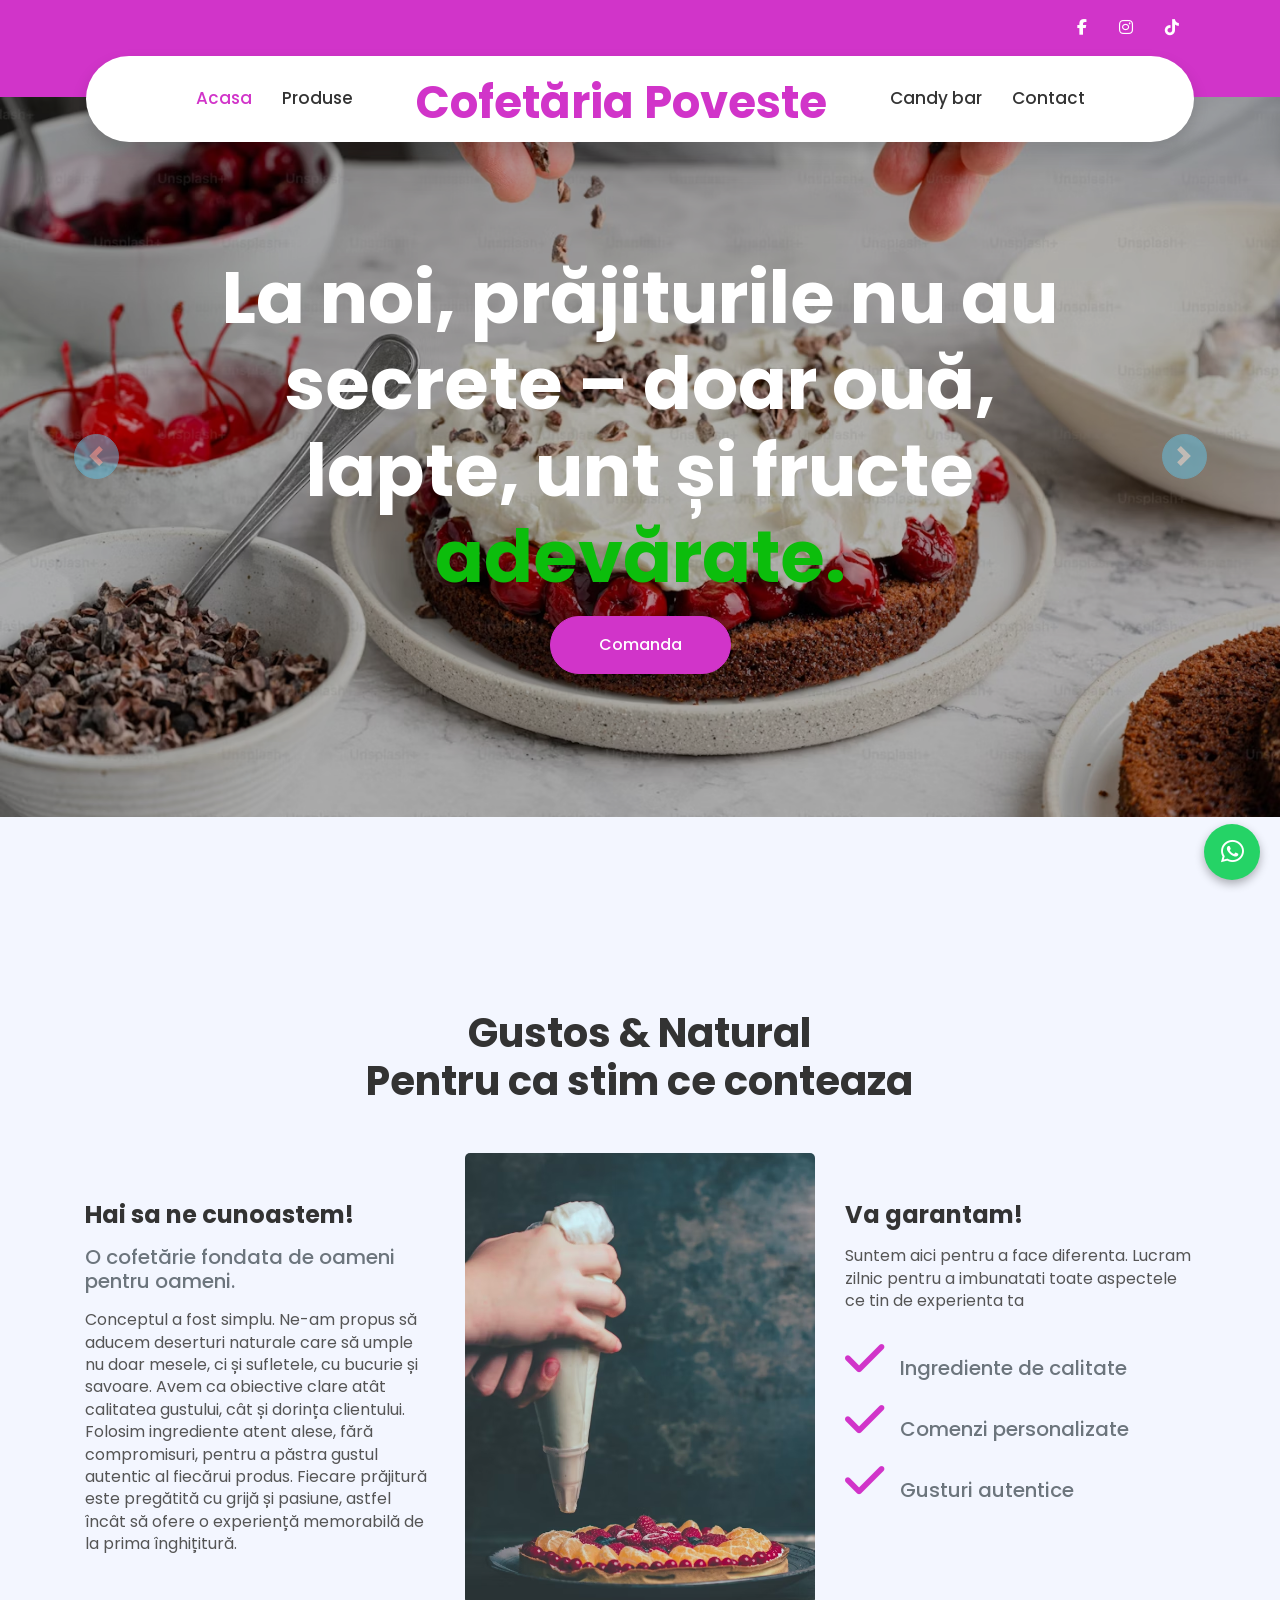
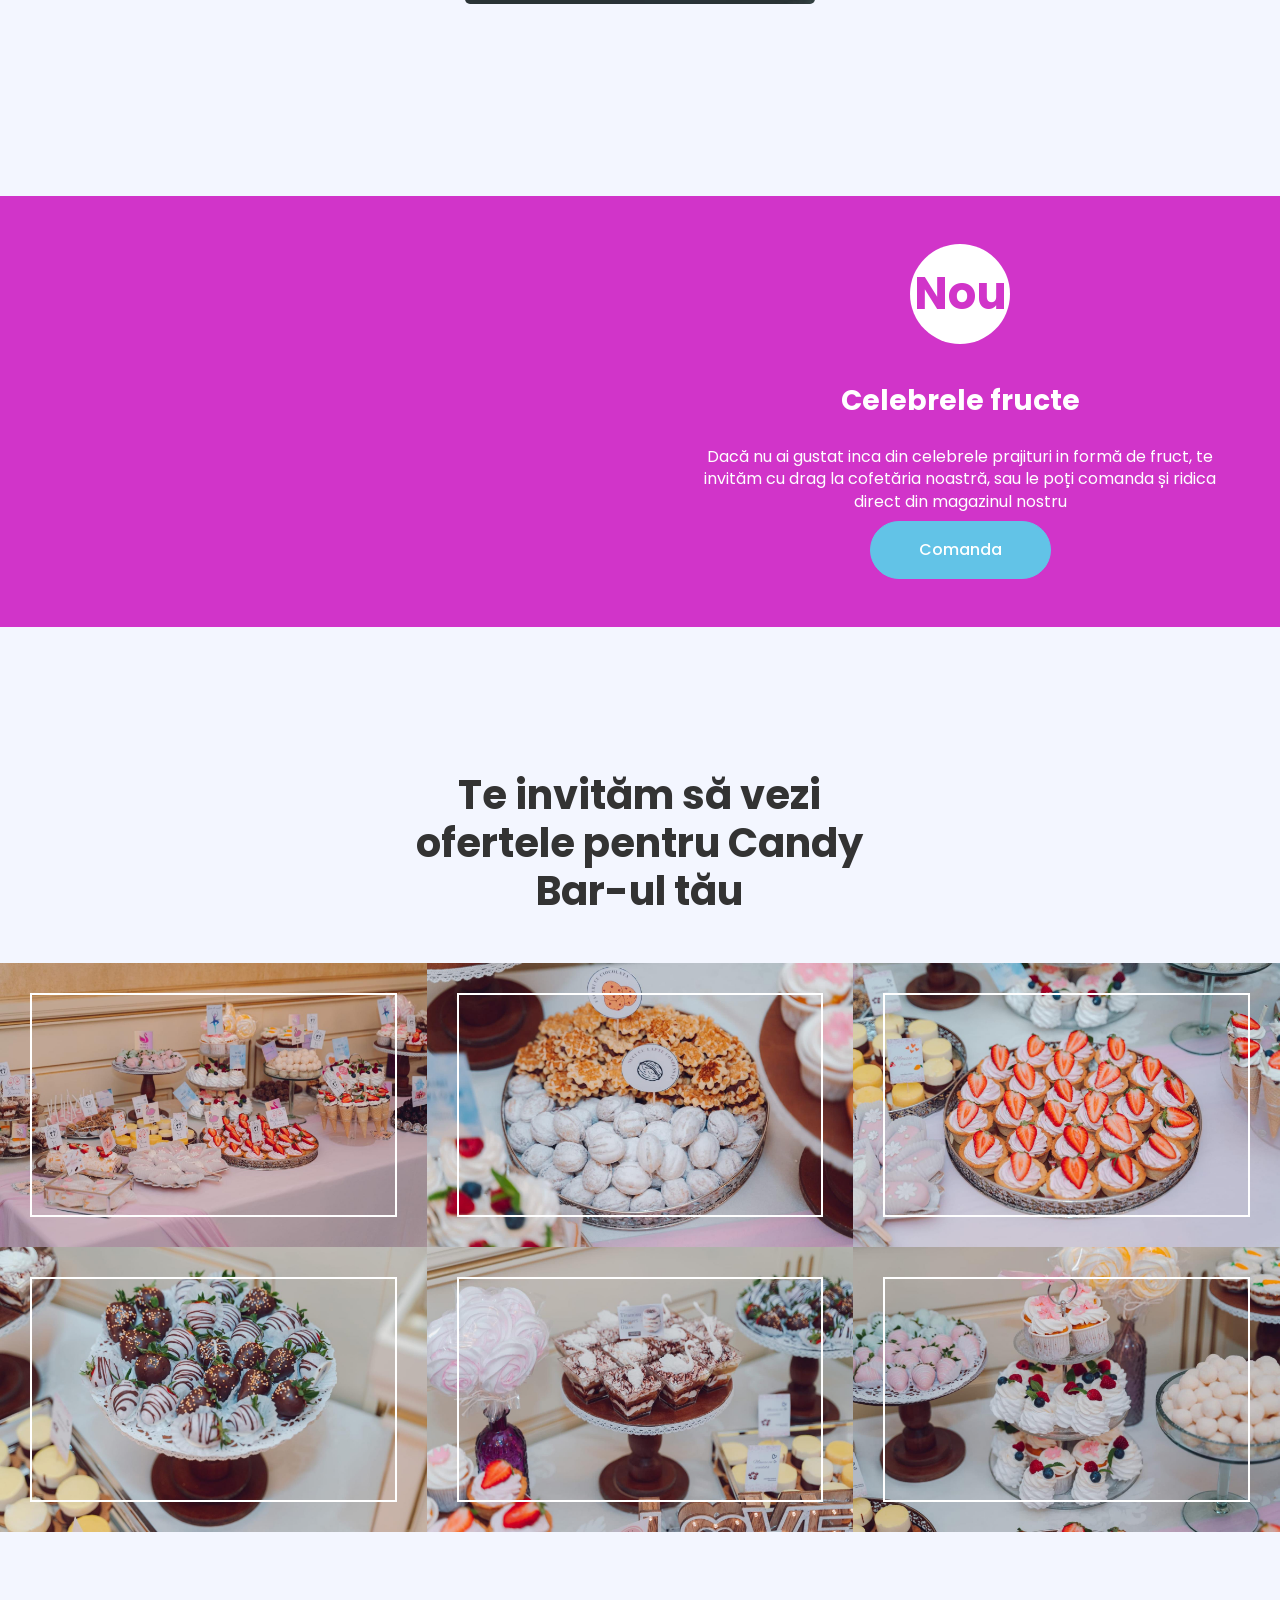
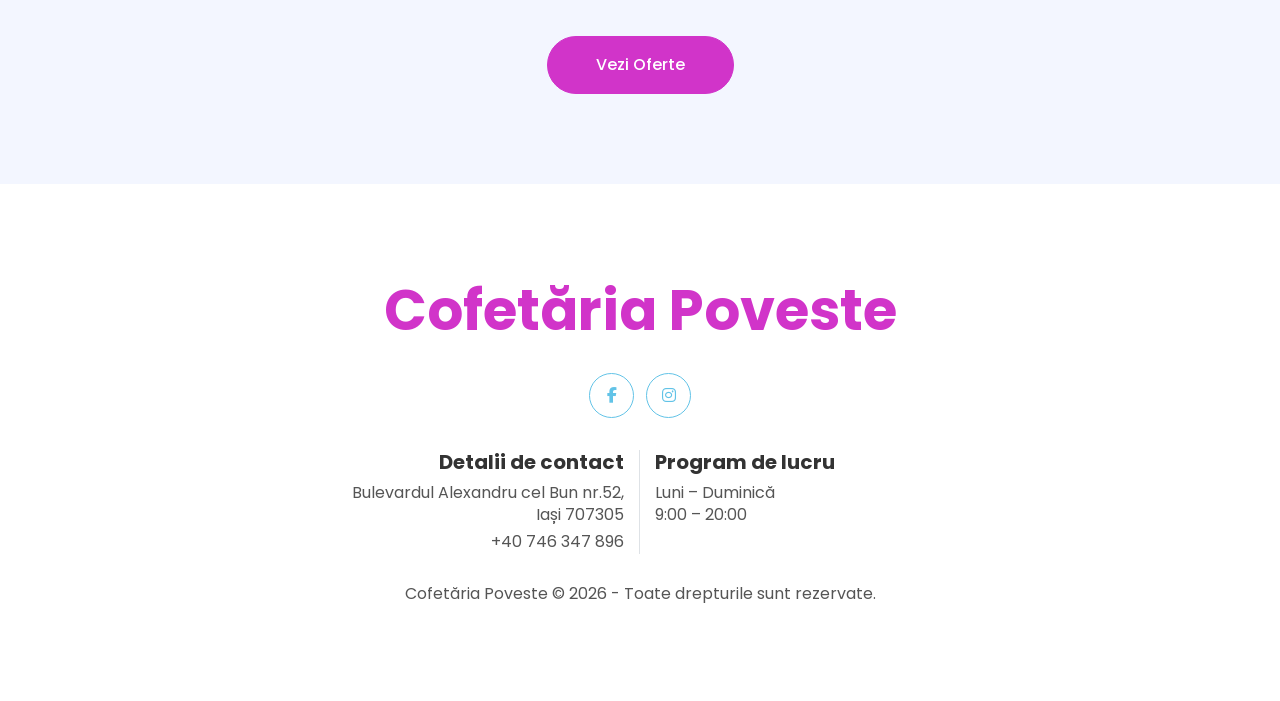
==== index.html @ b9ae2037 "initial commit" ====
<!DOCTYPE html>
<html lang="en">

<head>
    <meta charset="utf-8">
    <title>Cofetăria Poveste: Comandă acum cele mai delicioase prăjituri din Iași</title>
    <meta content="width=device-width, initial-scale=1.0" name="viewport">
    <meta content="Cofetăria Poveste oferă prăjituri naturale, torturi artizanale și candy baruri pentru evenimente. Comandă online sau vizitează-ne în Iași." name="keywords">
    <meta content="La Cofetăria Poveste găsești prăjituri naturale, torturi artizanale și candy baruri pentru evenimente. Comandă online sau vizitează-ne în Iași." name="description">
    <meta name="robots" content="index, follow">
    <meta name="google-site-verification" content="S91lcV6cLPgcGKLk5XZZ_elVi3w1OPn96TS35QWElOM" />

    <script async src="https://www.googletagmanager.com/gtag/js?id=G-XXXXXXX"></script>
<script>
  window.dataLayer = window.dataLayer || [];
  function gtag(){dataLayer.push(arguments);}
  gtag('js', new Date());
  gtag('config', 'G-LCK2D1HWR2');

</script>
    <!-- Favicon -->
    <!-- FAVICONS -->
<link rel="canonical" href="https://cofetariapoveste.ro/">
<link rel="apple-touch-icon" sizes="180x180" href="img/apple-touch-icon.png">
<link rel="icon" href="/img/logo48.png" type="image/png">
<link rel="icon" type="image/png" sizes="32x32" href="img/favicon-32x32.png">
<link rel="icon" type="image/png" sizes="16x16" href="img/favicon-16x16.png">
<link rel="manifest" href="img/site.webmanifest">
<link rel="icon" type="image/x-icon" href="img/favicon.ico">
<meta name="theme-color" content="#d134c9">
<meta property="og:type" content="website">
<meta property="og:title" content="Cofetăria Poveste: Comandă acum cele mai delicioase prăjituri din Iași">
<meta property="og:description" content="Torturi și prăjituri artizanale, cu gust autentic. Descoperă colecția Cofetăria Poveste.">
<meta property="og:image" content="https://cofetariapoveste.ro/img/logo.jpg">
<meta property="og:url" content="https://cofetariapoveste.ro/">



    <!-- Google Web Fonts -->
    <link rel="preconnect" href="https://fonts.gstatic.com">
    <link href="https://fonts.googleapis.com/css2?family=Poppins:wght@400;500;600;700&display=swap" rel="stylesheet">

    <!-- Font Awesome -->
<link href="https://cdnjs.cloudflare.com/ajax/libs/font-awesome/6.5.0/css/all.min.css" rel="stylesheet">

    <!-- Libraries Stylesheet -->
    <link href="lib/owlcarousel/assets/owl.carousel.min.css" rel="stylesheet">
    <link href="lib/lightbox/css/lightbox.min.css" rel="stylesheet">

    <!-- Customized Bootstrap Stylesheet -->
    <link href="css/style.css" rel="stylesheet">
    <link rel="stylesheet" href="css/style-products.css">
<link rel="stylesheet" href="https://unpkg.com/aos@next/dist/aos.css" />
<script type="application/ld+json">
{
  "@context": "https://schema.org",
  "@type": "Bakery",
  "name": "Cofetăria Poveste",
  "image": "https://cofetariapoveste.ro/img/candy33.jpeg",
  "url": "https://cofetariapoveste.ro/",
  "telephone": "+40746347896",
  "address": {
    "@type": "PostalAddress",
    "streetAddress": "Bulevardul Alexandru cel Bun 52",
    "addressLocality": "Iași",
    "postalCode": "707305",
    "addressCountry": "RO"
  },
  "openingHours": "Mo-Su 09:00-20:00"
}
</script>

</head>

<body class="main">
    <!-- Topbar Start -->
    <div class="container-fluid bg-primary py-3 d-none d-md-block">
        <div class="container">
            <div class="row" >
                <div class="col-md-6 text-center text-lg-left mb-2 mb-lg-0" >
                   
                </div>
                <div class="col-md-6 text-center text-lg-right">
                    <div class="d-inline-flex align-items-center">
                        <a class="text-white px-3" href="https://www.facebook.com/IDinaArsene/">
                            <i class="fab fa-facebook-f"></i>
                        </a>
                        <a class="text-white px-3" href="https://www.instagram.com/cofetaria_poveste/">
                            <i class="fab fa-instagram"></i>
                        </a>
                        <a class="text-white px-3" href="https://www.tiktok.com/@cofetariapoveste">
                            <i class="fab fa-tiktok"></i>
                        </a>
                  
                    </div>
                </div>
            </div>
        </div>
    </div>
    <!-- Topbar End -->


    <!-- Navbar Start -->
    <div class="container-fluid position-relative nav-bar p-0">
        <div class="container-lg position-relative p-0 px-lg-3" style="z-index: 9;">
            <nav class="navbar navbar-expand-lg bg-white navbar-light shadow p-lg-0">
                <a href="index.html" class="navbar-brand d-block d-lg-none">
                    <h1 class="m-0 display-4 text-primary"><span class="text-secondary"></span>Poveste</h1>
                </a>
                <button type="button" class="navbar-toggler" data-toggle="collapse" data-target="#navbarCollapse">
                    <span class="navbar-toggler-icon"></span>
                </button>
                <div class="collapse navbar-collapse justify-content-between" id="navbarCollapse">
                    <div class="navbar-nav ml-auto py-0">
                        <a href="index.html" class="nav-item nav-link active">Acasa</a>
                        <a href="product.html" class="nav-item nav-link">Produse</a>
                    </div>
                    <a href="index.html" class="navbar-brand mx-5 d-none d-lg-block">
                        <h1 class="m-0 display-4 text-primary"><span class="text-secondary">Cofetăria Poveste</span></h1>
                    </a>
                    <div class="navbar-nav mr-auto py-0">
                        <a href="gallery.html" class="nav-item nav-link">Candy bar</a>
                        <a href="contact.html" class="nav-item nav-link">Contact</a>
                    </div>
                </div>
            </nav>
        </div>
    </div>
    <!-- Navbar End -->


    <!-- Carousel Start -->
    <div class="container-fluid p-0 mb-5 pb-5 main">
        <div id="header-carousel" class="carousel slide" data-ride="carousel" data-interval = "4000">
            <div class="carousel-inner">   
                <div class="carousel-item active">
                    <img class="w-100" src="img/main-background.avif" alt="Image" style="height: 900px;">
                    <div class="carousel-caption d-flex flex-column align-items-center justify-content-center">
                        <div class="p-3" style="max-width: 900px;">
                            <h4 class="text-white text-uppercase mb-md-3"></h4>
                            <h1 class="display-3 text-white mb-md-4">La noi, prăjiturile nu au secrete – doar ouă, lapte, unt și fructe <span style="color: rgb(12, 189, 12);"> adevărate. </span></h1>
                            <a href="product.html" class="btn btn-primary py-md-3 px-md-5 mt-2">Comanda</a>
                        </div>
                    </div>
                </div>
                <div class="carousel-item">
                    <img class="w-100" src="img/product-main.avif" alt="Image" style="height: 900px;">
                    <div class="carousel-caption d-flex flex-column align-items-center justify-content-center" >
                        <div class="p-3" style="max-width: 900px;">
                            <h4 class="text-white text-uppercase mb-md-3"></h4>
                            <h1 class="display-3 text-white mb-md-4">Unele povești se spun cu cuvinte, altele cu deserturi.</h1>
                            <a href="product.html" class="btn btn-primary py-md-3 px-md-5 mt-2">Comanda</a>
                        </div>
                    </div>
                </div>
            </div>
            <a class="carousel-control-prev" href="#header-carousel" data-slide="prev">
                <div class="btn btn-secondary px-0" style="width: 45px; height: 45px;">
                    <span class="carousel-control-prev-icon mb-n1"></span>
                </div>
            </a>
            <a class="carousel-control-next" href="#header-carousel" data-slide="next">
                <div class="btn btn-secondary px-0" style="width: 45px; height: 45px;">
                    <span class="carousel-control-next-icon mb-n1"></span>
                </div>
            </a>
        </div>
    </div>
    <!-- Carousel End -->


    <!-- About Start -->
    <div class="container-fluid py-5 main">
        <div class="container py-5">
            <div class="row justify-content-center">
                <div class="col-lg-7">
                    <h1 class="section-title position-relative text-center mb-5" data-aos="fade-up">Gustos & Natural <br> Pentru ca stim ce conteaza</h1>
                </div>
            </div>
            <div class="row">
                <div class="col-lg-4 py-5">
                    <h4 class="font-weight-bold mb-3" id="letknow" data-aos="fade-right">Hai sa ne cunoastem!</h4>
                    <h5 class="text-muted mb-3" data-aos="fade-right">O cofetărie fondata de oameni pentru oameni.</h5>
                    <p data-aos="fade-right">Conceptul a fost simplu. Ne-am propus să aducem deserturi naturale care să umple nu doar mesele, ci și sufletele, cu bucurie și savoare. 
                        Avem ca obiective clare atât calitatea gustului, cât și dorința clientului.
                        Folosim ingrediente atent alese, fără compromisuri, pentru a păstra gustul autentic al fiecărui produs. Fiecare prăjitură este pregătită cu grijă și pasiune, astfel încât să ofere o experiență 
                        memorabilă de la prima înghițitură.</p>
                    
                </div>
                <div class="col-lg-4" style="min-height: 400px;">
                    <div class="position-relative h-100 rounded overflow-hidden">
                        <img class="position-absolute w-100 h-100" src="img/home-advantages.avif" style="object-fit: cover;" data-aos="zoom-in">
                    </div>
                </div>
                <div class="col-lg-4 py-5">
                    <h4 class="font-weight-bold mb-3" data-aos="fade-left">Va garantam!</h4>
                    <p data-aos="fade-left">Suntem aici pentru a face diferenta. Lucram zilnic pentru a imbunatati toate aspectele ce tin de experienta ta</p><br>
                    <h5 class="text-muted mb-3" data-aos="fade-left"><i class="fa fa-check text-secondary mr-3"></i>Ingrediente de calitate</h5>
                    <h5 class="text-muted mb-3" data-aos="fade-left"><i class="fa fa-check text-secondary mr-3"></i>Comenzi personalizate</h5>
                    <h5 class="text-muted mb-3" data-aos="fade-left"><i class="fa fa-check text-secondary mr-3"></i>Gusturi autentice</h5>
                    
                </div>
            </div>
        </div>
    </div>
    <!-- About End -->


    <!-- Promotion Start -->
    <div class="container-fluid my-5 py-5 px-0">
        <div class="row bg-primary m-0">
            <div class="col-md-6 px-0" style="min-height: 330px;">
                <div class="position-relative h-100">
                    <video src="video/IMG_9591.mp4" autoplay loop muted playsinline style="width: 100%; height:100%;" 
                        
                    ></video>
                    <!-- <img class="position-absolute w-100 h-100" src="img/promotion.jpg" style="object-fit: cover;"> -->
                    <!-- <button type="button" class="btn-play" data-toggle="modal"
                        data-src="https://www.youtube.com/watch?v=LTVry7Lsmjw&t=3s" data-target="#videoModal">
                        <span></span>
                    </button> -->
                </div>
            </div>
            <div class="col-md-6 py-5 py-md-0 px-0">
                <div class="h-100 d-flex flex-column align-items-center justify-content-center text-center p-5">
                    <div class="d-flex align-items-center justify-content-center bg-white rounded-circle mb-4"
                        style="width: 100px; height: 100px;">
                        <h3 class="font-weight-bold text-secondary mb-0">Nou</h3>
                    </div>
                    <h3 class="font-weight-bold text-white mt-3 mb-4">Celebrele fructe</h3>
                    <p class="text-white mb-4">Dacă nu ai gustat inca din celebrele prajituri in formă de fruct, te invităm cu drag la cofetăria noastră, sau le poți comanda și ridica direct din magazinul nostru</p>
                    <a href="product.html" class="btn btn-secondary py-3 px-5 mt-2">Comanda</a>
                </div>
            </div>
        </div>
    </div>
    <!-- Promotion End -->


    <!-- Video Modal Start -->
    <div class="modal fade" id="videoModal" tabindex="-1" role="dialog" aria-labelledby="exampleModalLabel" aria-hidden="true">
        <div class="modal-dialog" role="document">
            <div class="modal-content">
                <div class="modal-body">
                    <button type="button" class="close" data-dismiss="modal" aria-label="Close">
                        <span aria-hidden="true">&times;</span>
                    </button>        
                    <!-- 16:9 aspect ratio -->
                    <div class="embed-responsive embed-responsive-16by9">
                        <iframe class="embed-responsive-item" src="" id="video"  allowscriptaccess="always" allow="autoplay"></iframe>
                    </div>
                </div>
            </div>
        </div>
    </div>
    <!-- Video Modal End -->



    <!-- Portfolio Start -->
    <div class="container-fluid my-5 py-5 px-0">
        <div class="row justify-content-center m-0">
            <div class="col-lg-5">
                <h1 class="section-title position-relative text-center mb-5" data-aos="fade-up">Te invităm să vezi ofertele pentru <span class="candy-bar-span">Candy Bar-ul tău</span></h1>
            </div>
        </div>
        <div class="row m-0 portfolio-container">
            <div class="col-lg-4 col-md-6 p-0 portfolio-item">
                <div class="position-relative overflow-hidden">
                    <img class="img-fluid w-100" src="img/candyb1.jpeg" alt="">
                    <a class="portfolio-btn" href="img/candyb1.jpeg" data-lightbox="portfolio">
                        <i class="fa fa-plus text-primary" style="font-size: 60px;"></i>
                    </a>
                </div>
            </div>
            <div class="col-lg-4 col-md-6 p-0 portfolio-item">
                <div class="position-relative overflow-hidden">
                    <img class="img-fluid w-100" src="img/Candy2.jpeg" alt="">
                    <a class="portfolio-btn" href="img/Candy2.jpeg" data-lightbox="portfolio">
                        <i class="fa fa-plus text-primary" style="font-size: 60px;"></i>
                    </a>
                </div>
            </div>
            <div class="col-lg-4 col-md-6 p-0 portfolio-item">
                <div class="position-relative overflow-hidden">
                    <img class="img-fluid w-100" src="img/candy3.jpeg" alt="">
                    <a class="portfolio-btn" href="img/candy3.jpeg" data-lightbox="portfolio">
                        <i class="fa fa-plus text-primary" style="font-size: 60px;"></i>
                    </a>
                </div>
            </div>
            <div class="col-lg-4 col-md-6 p-0 portfolio-item">
                <div class="position-relative overflow-hidden">
                    <img class="img-fluid w-100" src="img/Candy4.jpeg" alt="">
                    <a class="portfolio-btn" href="img/Candy4.jpeg" data-lightbox="portfolio">
                        <i class="fa fa-plus text-primary" style="font-size: 60px;"></i>
                    </a>
                </div>
            </div>
            <div class="col-lg-4 col-md-6 p-0 portfolio-item">
                <div class="position-relative overflow-hidden">
                    <img class="img-fluid w-100" src="img/Candy5.jpeg" alt="">
                    <a class="portfolio-btn" href="img/Candy5.jpeg" data-lightbox="portfolio">
                        <i class="fa fa-plus text-primary" style="font-size: 60px;"></i>
                    </a>
                </div>
            </div>
            <div class="col-lg-4 col-md-6 p-0 portfolio-item">
                <div class="position-relative overflow-hidden">
                    <img class="img-fluid w-100" src="img/candy6.jpeg" alt="">
                    <a class="portfolio-btn" href="img/candy6.jpeg" data-lightbox="portfolio">
                        <i class="fa fa-plus text-primary" style="font-size: 60px;"></i>
                    </a>
                </div>
            </div>
        </div>
    </div>

    <!-- portfolio End -->
     <!-- Custom Button After Portfolio -->
<div class="text-center my-5">
  <a href="gallery.html" class="btn btn-primary py-3 px-5 mt-2">
    Vezi Oferte
  </a>
</div>



    <!-- Footer Start -->
    <div class="container-fluid footer bg-light py-5" style="margin-top: 90px;">
        <div class="container text-center py-5">
            <div class="row">
                <div class="col-12 mb-4">
                    <a href="index.html" class="navbar-brand m-0">
                        <h1 class="m-0 mt-n2 display-4 text-primary"><span class="text-secondary"></span>Cofetăria Poveste</h1>
                    </a>
                </div>
                <div class="col-12 mb-4">
                    <a class="btn btn-outline-secondary btn-social mr-2" href="https://www.facebook.com/IDinaArsene/"><i class="fab fa-facebook-f"></i></a>
                    <a class="btn btn-outline-secondary btn-social" href="https://www.instagram.com/cofetaria_poveste/"><i class="fab fa-instagram"></i></a>
                </div>
                <div class="col-12 mt-2 mb-4">
                    <div class="row">
                        <div class="col-sm-6 text-center text-sm-right border-right mb-3 mb-sm-0">
                            <h5 class="font-weight-bold mb-2">Detalii de contact</h5>
                            <p class="mb-2">Bulevardul Alexandru cel Bun nr.52,<br> Iași 707305</p>
                            <p class="mb-0">+40 746 347 896</p>
                        </div>
                        <div class="col-sm-6 text-center text-sm-left">
                            <h5 class="font-weight-bold mb-2">Program de lucru</h5>
                            <p class="mb-2">Luni – Duminică <br> 9:00 – 20:00</p>
                
                        </div>
                    </div>
                </div>
                <div class="col-12">
                    <p > Cofetăria Poveste © 2026 - Toate drepturile sunt rezervate.
                    </p>
                </div>
            </div>
        </div>
    </div>
    <!-- Footer End -->


    <!-- Back to Top -->
    <a href="#" class="btn btn-secondary px-2 back-to-top"><i class="fa fa-angle-double-up"></i></a>


    <!-- JavaScript Libraries -->
    <script src="https://code.jquery.com/jquery-3.4.1.min.js"></script>
    <script src="https://stackpath.bootstrapcdn.com/bootstrap/4.4.1/js/bootstrap.bundle.min.js"></script>
    <script src="lib/easing/easing.min.js"></script>
    <script src="lib/waypoints/waypoints.min.js"></script>
    <script src="lib/owlcarousel/owl.carousel.min.js"></script>
    <script src="lib/isotope/isotope.pkgd.min.js"></script>
    <script src="lib/lightbox/js/lightbox.min.js"></script>

    <!-- Contact Javascript File -->
    <script src="mail/jqBootstrapValidation.min.js"></script>
    <script src="mail/contact.js"></script>

    <!-- Template Javascript -->
    <script src="js/main.js"></script>
<script src="https://unpkg.com/aos@next/dist/aos.js"></script>
<script>
  AOS.init({ duration: 900, once: true });
</script>
<a href="https://wa.me/40774950664" target="_blank" class="whatsapp-float">
  <i class="fab fa-whatsapp"></i>
</a>

</body>

</html>
---- css/style.css ----
/******* Bootstrap Theming ********/
/*!
 * Bootstrap v4.5.3 (https://getbootstrap.com/)
 * Copyright 2011-2020 The Bootstrap Authors
 * Copyright 2011-2020 Twitter, Inc.
 * Licensed under MIT (https://github.com/twbs/bootstrap/blob/main/LICENSE)
 */
:root {
  --blue: #007bff;
  --indigo: #6610f2;
  --purple: #6f42c1;
  --pink: #d134c9;
  --red: #dc3545;
  --orange: #fd7e14;
  --yellow: #ffc107;
  --green: #28a745;
  --teal: #20c997;
  --cyan: #17a2b8;
  --white: #fff;
  --gray: #6c757d;
  --gray-dark: #343a40;
  --primary: #d134c9;
  --secondary: #62C3E7;
  --success: #28a745;
  --info: #17a2b8;
  --warning: #ffc107;
  --danger: #dc3545;
  --light: #FFFFFF;
  --dark: #333333;
  --breakpoint-xs: 0;
  --breakpoint-sm: 576px;
  --breakpoint-md: 768px;
  --breakpoint-lg: 992px;
  --breakpoint-xl: 1200px;
  --font-family-sans-serif: "Poppins", sans-serif;
  --font-family-monospace: SFMono-Regular, Menlo, Monaco, Consolas, "Liberation Mono", "Courier New", monospace;
}

*,
*::before,
*::after {
  box-sizing: border-box;
}

html {
  font-family: sans-serif;
  line-height: 1.15;
  -webkit-text-size-adjust: 100%;
  -webkit-tap-highlight-color: rgba(0, 0, 0, 0);
}

article, aside, figcaption, figure, footer, header, hgroup, main, nav, section {
  display: block;
}

body {
  margin: 0;
  font-family: "Poppins", sans-serif;
  font-size: 1rem;
  font-weight: 400;
  line-height: 1.5;
  color: #555555;
  text-align: left;
  background-color: #F3F6FF;
}

[tabindex="-1"]:focus:not(:focus-visible) {
  outline: 0 !important;
}

hr {
  box-sizing: content-box;
  height: 0;
  overflow: visible;
}

h1, h2, h3, h4, h5, h6 {
  margin-top: 0;
  margin-bottom: 0.5rem;
}

p {
  margin-top: 0;
  margin-bottom: 1rem;
}

abbr[title],
abbr[data-original-title] {
  text-decoration: underline;
  text-decoration: underline dotted;
  cursor: help;
  border-bottom: 0;
  text-decoration-skip-ink: none;
}

address {
  margin-bottom: 1rem;
  font-style: normal;
  line-height: inherit;
}

ol,
ul,
dl {
  margin-top: 0;
  margin-bottom: 1rem;
}

ol ol,
ul ul,
ol ul,
ul ol {
  margin-bottom: 0;
}

dt {
  font-weight: 700;
}

dd {
  margin-bottom: .5rem;
  margin-left: 0;
}

blockquote {
  margin: 0 0 1rem;
}

b,
strong {
  font-weight: bolder;
}

small {
  font-size: 80%;
}

sub,
sup {
  position: relative;
  font-size: 75%;
  line-height: 0;
  vertical-align: baseline;
}

sub {
  bottom: -.25em;
}

sup {
  top: -.5em;
}

a {
  color: #d134c9;
  text-decoration: none;
  background-color: transparent;
}

a:hover {
  color: #e85181;
  text-decoration: underline;
}

a:not([href]):not([class]) {
  color: inherit;
  text-decoration: none;
}

a:not([href]):not([class]):hover {
  color: inherit;
  text-decoration: none;
}

pre,
code,
kbd,
samp {
  font-family: SFMono-Regular, Menlo, Monaco, Consolas, "Liberation Mono", "Courier New", monospace;
  font-size: 1em;
}

pre {
  margin-top: 0;
  margin-bottom: 1rem;
  overflow: auto;
  -ms-overflow-style: scrollbar;
}

figure {
  margin: 0 0 1rem;
}

img {
  vertical-align: middle;
  border-style: none;
}

svg {
  overflow: hidden;
  vertical-align: middle;
}

table {
  border-collapse: collapse;
}

caption {
  padding-top: 0.75rem;
  padding-bottom: 0.75rem;
  color: #6c757d;
  text-align: left;
  caption-side: bottom;
}

th {
  text-align: inherit;
  text-align: -webkit-match-parent;
}

label {
  display: inline-block;
  margin-bottom: 0.5rem;
}

button {
  border-radius: 0;
}

button:focus {
  outline: 1px dotted;
  outline: 5px auto -webkit-focus-ring-color;
}

input,
button,
select,
optgroup,
textarea {
  margin: 0;
  font-family: inherit;
  font-size: inherit;
  line-height: inherit;
}

button,
input {
  overflow: visible;
}

button,
select {
  text-transform: none;
}

[role="button"] {
  cursor: pointer;
}

select {
  word-wrap: normal;
}

button,
[type="button"],
[type="reset"],
[type="submit"] {
  -webkit-appearance: button;
}

button:not(:disabled),
[type="button"]:not(:disabled),
[type="reset"]:not(:disabled),
[type="submit"]:not(:disabled) {
  cursor: pointer;
}

button::-moz-focus-inner,
[type="button"]::-moz-focus-inner,
[type="reset"]::-moz-focus-inner,
[type="submit"]::-moz-focus-inner {
  padding: 0;
  border-style: none;
}

input[type="radio"],
input[type="checkbox"] {
  box-sizing: border-box;
  padding: 0;
}

textarea {
  overflow: auto;
  resize: vertical;
}

fieldset {
  min-width: 0;
  padding: 0;
  margin: 0;
  border: 0;
}

legend {
  display: block;
  width: 100%;
  max-width: 100%;
  padding: 0;
  margin-bottom: .5rem;
  font-size: 1.5rem;
  line-height: inherit;
  color: inherit;
  white-space: normal;
}

@media (max-width: 1200px) {
  legend {
    font-size: calc(1.275rem + 0.3vw) ;
  }
}

progress {
  vertical-align: baseline;
}

[type="number"]::-webkit-inner-spin-button,
[type="number"]::-webkit-outer-spin-button {
  height: auto;
}

[type="search"] {
  outline-offset: -2px;
  -webkit-appearance: none;
}

[type="search"]::-webkit-search-decoration {
  -webkit-appearance: none;
}

::-webkit-file-upload-button {
  font: inherit;
  -webkit-appearance: button;
}

output {
  display: inline-block;
}

summary {
  display: list-item;
  cursor: pointer;
}

template {
  display: none;
}

[hidden] {
  display: none !important;
}

h1, h2, h3, h4, h5, h6,
.h1, .h2, .h3, .h4, .h5, .h6 {
  margin-bottom: 0.5rem;
  font-weight: 500;
  line-height: 1.2;
  color: #333333;
}

h1, .h1 {
  font-size: 2.5rem;
}

@media (max-width: 1200px) {
  h1, .h1 {
    font-size: calc(1.375rem + 1.5vw) ;
  }
}

h2, .h2 {
  font-size: 2rem;
}

@media (max-width: 1200px) {
  h2, .h2 {
    font-size: calc(1.325rem + 0.9vw) ;
  }
}

h3, .h3 {
  font-size: 1.75rem;
}

@media (max-width: 1200px) {
  h3, .h3 {
    font-size: calc(1.3rem + 0.6vw) ;
  }
}

h4, .h4 {
  font-size: 1.5rem;
}

@media (max-width: 1200px) {
  h4, .h4 {
    font-size: calc(1.275rem + 0.3vw) ;
  }
}

h5, .h5 {
  font-size: 1.25rem;
}

h6, .h6 {
  font-size: 1rem;
}

.lead {
  font-size: 1.25rem;
  font-weight: 300;
}

.display-1 {
  font-size: 6rem;
  font-weight: 300;
  line-height: 1.2;
}

@media (max-width: 1200px) {
  .display-1 {
    font-size: calc(1.725rem + 5.7vw) ;
  }
}

.display-2 {
  font-size: 5.5rem;
  font-weight: 300;
  line-height: 1.2;
}

@media (max-width: 1200px) {
  .display-2 {
    font-size: calc(1.675rem + 5.1vw) ;
  }
}

.display-3 {
  font-size: 4.5rem;
  font-weight: 300;
  line-height: 1.2;
}

@media (max-width: 1200px) {
  .display-3 {
    font-size: calc(1.575rem + 3.9vw) ;
  }
}

.display-4 {
  font-size: 3.5rem;
  font-weight: 300;
  line-height: 1.2;
}

@media (max-width: 1200px) {
  .display-4 {
    font-size: calc(1.475rem + 2.7vw) ;
  }
}

hr {
  margin-top: 1rem;
  margin-bottom: 1rem;
  border: 0;
  border-top: 1px solid rgba(0, 0, 0, 0.1);
}

small,
.small {
  font-size: 80%;
  font-weight: 400;
}

mark,
.mark {
  padding: 0.2em;
  background-color: #fcf8e3;
}

.list-unstyled {
  padding-left: 0;
  list-style: none;
}

.list-inline {
  padding-left: 0;
  list-style: none;
}

.list-inline-item {
  display: inline-block;
}

.list-inline-item:not(:last-child) {
  margin-right: 0.5rem;
}

.initialism {
  font-size: 90%;
  text-transform: uppercase;
}

.blockquote {
  margin-bottom: 1rem;
  font-size: 1.25rem;
}

.blockquote-footer {
  display: block;
  font-size: 80%;
  color: #6c757d;
}

.blockquote-footer::before {
  content: "\2014\00A0";
}

.img-fluid {
  max-width: 100%;
  height: auto;
}

.img-thumbnail {
  padding: 0.25rem;
  background-color: #F3F6FF;
  border: 1px solid #dee2e6;
  border-radius: 5px;
  max-width: 100%;
  height: auto;
}

.figure {
  display: inline-block;
}

.figure-img {
  margin-bottom: 0.5rem;
  line-height: 1;
}

.figure-caption {
  font-size: 90%;
  color: #6c757d;
}

code {
  font-size: 87.5%;
  color: #e83e8c;
  word-wrap: break-word;
}

a > code {
  color: inherit;
}

kbd {
  padding: 0.2rem 0.4rem;
  font-size: 87.5%;
  color: #fff;
  background-color: #212529;
  border-radius: 0.2rem;
}

kbd kbd {
  padding: 0;
  font-size: 100%;
  font-weight: 700;
}

pre {
  display: block;
  font-size: 87.5%;
  color: #212529;
}

pre code {
  font-size: inherit;
  color: inherit;
  word-break: normal;
}

.pre-scrollable {
  max-height: 340px;
  overflow-y: scroll;
}

.container,
.container-fluid,
.container-sm,
.container-md,
.container-lg,
.container-xl {
  width: 100%;
  padding-right: 15px;
  padding-left: 15px;
  margin-right: auto;
  margin-left: auto;
}

@media (min-width: 576px) {
  .container, .container-sm {
    max-width: 540px;
  }
}

@media (min-width: 768px) {
  .container, .container-sm, .container-md {
    max-width: 720px;
  }
}

@media (min-width: 992px) {
  .container, .container-sm, .container-md, .container-lg {
    max-width: 960px;
  }
}

@media (min-width: 1200px) {
  .container, .container-sm, .container-md, .container-lg, .container-xl {
    max-width: 1140px;
  }
}

.row {
  display: flex;
  flex-wrap: wrap;
  margin-right: -15px;
  margin-left: -15px;
}

.no-gutters {
  margin-right: 0;
  margin-left: 0;
}

.no-gutters > .col,
.no-gutters > [class*="col-"] {
  padding-right: 0;
  padding-left: 0;
}

.col-1, .col-2, .col-3, .col-4, .col-5, .col-6, .col-7, .col-8, .col-9, .col-10, .col-11, .col-12, .col,
.col-auto, .col-sm-1, .col-sm-2, .col-sm-3, .col-sm-4, .col-sm-5, .col-sm-6, .col-sm-7, .col-sm-8, .col-sm-9, .col-sm-10, .col-sm-11, .col-sm-12, .col-sm,
.col-sm-auto, .col-md-1, .col-md-2, .col-md-3, .col-md-4, .col-md-5, .col-md-6, .col-md-7, .col-md-8, .col-md-9, .col-md-10, .col-md-11, .col-md-12, .col-md,
.col-md-auto, .col-lg-1, .col-lg-2, .col-lg-3, .col-lg-4, .col-lg-5, .col-lg-6, .col-lg-7, .col-lg-8, .col-lg-9, .col-lg-10, .col-lg-11, .col-lg-12, .col-lg,
.col-lg-auto, .col-xl-1, .col-xl-2, .col-xl-3, .col-xl-4, .col-xl-5, .col-xl-6, .col-xl-7, .col-xl-8, .col-xl-9, .col-xl-10, .col-xl-11, .col-xl-12, .col-xl,
.col-xl-auto {
  position: relative;
  width: 100%;
  padding-right: 15px;
  padding-left: 15px;
}

.col {
  flex-basis: 0;
  flex-grow: 1;
  max-width: 100%;
}

.row-cols-1 > * {
  flex: 0 0 100%;
  max-width: 100%;
}

.row-cols-2 > * {
  flex: 0 0 50%;
  max-width: 50%;
}

.row-cols-3 > * {
  flex: 0 0 33.33333%;
  max-width: 33.33333%;
}

.row-cols-4 > * {
  flex: 0 0 25%;
  max-width: 25%;
}

.row-cols-5 > * {
  flex: 0 0 20%;
  max-width: 20%;
}

.row-cols-6 > * {
  flex: 0 0 16.66667%;
  max-width: 16.66667%;
}

.col-auto {
  flex: 0 0 auto;
  width: auto;
  max-width: 100%;
}

.col-1 {
  flex: 0 0 8.33333%;
  max-width: 8.33333%;
}

.col-2 {
  flex: 0 0 16.66667%;
  max-width: 16.66667%;
}

.col-3 {
  flex: 0 0 25%;
  max-width: 25%;
}

.col-4 {
  flex: 0 0 33.33333%;
  max-width: 33.33333%;
}

.col-5 {
  flex: 0 0 41.66667%;
  max-width: 41.66667%;
}

.col-6 {
  flex: 0 0 50%;
  max-width: 50%;
}

.col-7 {
  flex: 0 0 58.33333%;
  max-width: 58.33333%;
}

.col-8 {
  flex: 0 0 66.66667%;
  max-width: 66.66667%;
}

.col-9 {
  flex: 0 0 75%;
  max-width: 75%;
}

.col-10 {
  flex: 0 0 83.33333%;
  max-width: 83.33333%;
}

.col-11 {
  flex: 0 0 91.66667%;
  max-width: 91.66667%;
}

.col-12 {
  flex: 0 0 100%;
  max-width: 100%;
}

.order-first {
  order: -1;
}

.order-last {
  order: 13;
}

.order-0 {
  order: 0;
}

.order-1 {
  order: 1;
}

.order-2 {
  order: 2;
}

.order-3 {
  order: 3;
}

.order-4 {
  order: 4;
}

.order-5 {
  order: 5;
}

.order-6 {
  order: 6;
}

.order-7 {
  order: 7;
}

.order-8 {
  order: 8;
}

.order-9 {
  order: 9;
}

.order-10 {
  order: 10;
}

.order-11 {
  order: 11;
}

.order-12 {
  order: 12;
}

.offset-1 {
  margin-left: 8.33333%;
}

.offset-2 {
  margin-left: 16.66667%;
}

.offset-3 {
  margin-left: 25%;
}

.offset-4 {
  margin-left: 33.33333%;
}

.offset-5 {
  margin-left: 41.66667%;
}

.offset-6 {
  margin-left: 50%;
}

.offset-7 {
  margin-left: 58.33333%;
}

.offset-8 {
  margin-left: 66.66667%;
}

.offset-9 {
  margin-left: 75%;
}

.offset-10 {
  margin-left: 83.33333%;
}

.offset-11 {
  margin-left: 91.66667%;
}

@media (min-width: 576px) {
  .col-sm {
    flex-basis: 0;
    flex-grow: 1;
    max-width: 100%;
  }
  .row-cols-sm-1 > * {
    flex: 0 0 100%;
    max-width: 100%;
  }
  .row-cols-sm-2 > * {
    flex: 0 0 50%;
    max-width: 50%;
  }
  .row-cols-sm-3 > * {
    flex: 0 0 33.33333%;
    max-width: 33.33333%;
  }
  .row-cols-sm-4 > * {
    flex: 0 0 25%;
    max-width: 25%;
  }
  .row-cols-sm-5 > * {
    flex: 0 0 20%;
    max-width: 20%;
  }
  .row-cols-sm-6 > * {
    flex: 0 0 16.66667%;
    max-width: 16.66667%;
  }
  .col-sm-auto {
    flex: 0 0 auto;
    width: auto;
    max-width: 100%;
  }
  .col-sm-1 {
    flex: 0 0 8.33333%;
    max-width: 8.33333%;
  }
  .col-sm-2 {
    flex: 0 0 16.66667%;
    max-width: 16.66667%;
  }
  .col-sm-3 {
    flex: 0 0 25%;
    max-width: 25%;
  }
  .col-sm-4 {
    flex: 0 0 33.33333%;
    max-width: 33.33333%;
  }
  .col-sm-5 {
    flex: 0 0 41.66667%;
    max-width: 41.66667%;
  }
  .col-sm-6 {
    flex: 0 0 50%;
    max-width: 50%;
  }
  .col-sm-7 {
    flex: 0 0 58.33333%;
    max-width: 58.33333%;
  }
  .col-sm-8 {
    flex: 0 0 66.66667%;
    max-width: 66.66667%;
  }
  .col-sm-9 {
    flex: 0 0 75%;
    max-width: 75%;
  }
  .col-sm-10 {
    flex: 0 0 83.33333%;
    max-width: 83.33333%;
  }
  .col-sm-11 {
    flex: 0 0 91.66667%;
    max-width: 91.66667%;
  }
  .col-sm-12 {
    flex: 0 0 100%;
    max-width: 100%;
  }
  .order-sm-first {
    order: -1;
  }
  .order-sm-last {
    order: 13;
  }
  .order-sm-0 {
    order: 0;
  }
  .order-sm-1 {
    order: 1;
  }
  .order-sm-2 {
    order: 2;
  }
  .order-sm-3 {
    order: 3;
  }
  .order-sm-4 {
    order: 4;
  }
  .order-sm-5 {
    order: 5;
  }
  .order-sm-6 {
    order: 6;
  }
  .order-sm-7 {
    order: 7;
  }
  .order-sm-8 {
    order: 8;
  }
  .order-sm-9 {
    order: 9;
  }
  .order-sm-10 {
    order: 10;
  }
  .order-sm-11 {
    order: 11;
  }
  .order-sm-12 {
    order: 12;
  }
  .offset-sm-0 {
    margin-left: 0;
  }
  .offset-sm-1 {
    margin-left: 8.33333%;
  }
  .offset-sm-2 {
    margin-left: 16.66667%;
  }
  .offset-sm-3 {
    margin-left: 25%;
  }
  .offset-sm-4 {
    margin-left: 33.33333%;
  }
  .offset-sm-5 {
    margin-left: 41.66667%;
  }
  .offset-sm-6 {
    margin-left: 50%;
  }
  .offset-sm-7 {
    margin-left: 58.33333%;
  }
  .offset-sm-8 {
    margin-left: 66.66667%;
  }
  .offset-sm-9 {
    margin-left: 75%;
  }
  .offset-sm-10 {
    margin-left: 83.33333%;
  }
  .offset-sm-11 {
    margin-left: 91.66667%;
  }
}

@media (min-width: 768px) {
  .col-md {
    flex-basis: 0;
    flex-grow: 1;
    max-width: 100%;
  }
  .row-cols-md-1 > * {
    flex: 0 0 100%;
    max-width: 100%;
  }
  .row-cols-md-2 > * {
    flex: 0 0 50%;
    max-width: 50%;
  }
  .row-cols-md-3 > * {
    flex: 0 0 33.33333%;
    max-width: 33.33333%;
  }
  .row-cols-md-4 > * {
    flex: 0 0 25%;
    max-width: 25%;
  }
  .row-cols-md-5 > * {
    flex: 0 0 20%;
    max-width: 20%;
  }
  .row-cols-md-6 > * {
    flex: 0 0 16.66667%;
    max-width: 16.66667%;
  }
  .col-md-auto {
    flex: 0 0 auto;
    width: auto;
    max-width: 100%;
  }
  .col-md-1 {
    flex: 0 0 8.33333%;
    max-width: 8.33333%;
  }
  .col-md-2 {
    flex: 0 0 16.66667%;
    max-width: 16.66667%;
  }
  .col-md-3 {
    flex: 0 0 25%;
    max-width: 25%;
  }
  .col-md-4 {
    flex: 0 0 33.33333%;
    max-width: 33.33333%;
  }
  .col-md-5 {
    flex: 0 0 41.66667%;
    max-width: 41.66667%;
  }
  .col-md-6 {
    flex: 0 0 50%;
    max-width: 50%;
  }
  .col-md-7 {
    flex: 0 0 58.33333%;
    max-width: 58.33333%;
  }
  .col-md-8 {
    flex: 0 0 66.66667%;
    max-width: 66.66667%;
  }
  .col-md-9 {
    flex: 0 0 75%;
    max-width: 75%;
  }
  .col-md-10 {
    flex: 0 0 83.33333%;
    max-width: 83.33333%;
  }
  .col-md-11 {
    flex: 0 0 91.66667%;
    max-width: 91.66667%;
  }
  .col-md-12 {
    flex: 0 0 100%;
    max-width: 100%;
  }
  .order-md-first {
    order: -1;
  }
  .order-md-last {
    order: 13;
  }
  .order-md-0 {
    order: 0;
  }
  .order-md-1 {
    order: 1;
  }
  .order-md-2 {
    order: 2;
  }
  .order-md-3 {
    order: 3;
  }
  .order-md-4 {
    order: 4;
  }
  .order-md-5 {
    order: 5;
  }
  .order-md-6 {
    order: 6;
  }
  .order-md-7 {
    order: 7;
  }
  .order-md-8 {
    order: 8;
  }
  .order-md-9 {
    order: 9;
  }
  .order-md-10 {
    order: 10;
  }
  .order-md-11 {
    order: 11;
  }
  .order-md-12 {
    order: 12;
  }
  .offset-md-0 {
    margin-left: 0;
  }
  .offset-md-1 {
    margin-left: 8.33333%;
  }
  .offset-md-2 {
    margin-left: 16.66667%;
  }
  .offset-md-3 {
    margin-left: 25%;
  }
  .offset-md-4 {
    margin-left: 33.33333%;
  }
  .offset-md-5 {
    margin-left: 41.66667%;
  }
  .offset-md-6 {
    margin-left: 50%;
  }
  .offset-md-7 {
    margin-left: 58.33333%;
  }
  .offset-md-8 {
    margin-left: 66.66667%;
  }
  .offset-md-9 {
    margin-left: 75%;
  }
  .offset-md-10 {
    margin-left: 83.33333%;
  }
  .offset-md-11 {
    margin-left: 91.66667%;
  }
}

@media (min-width: 992px) {
  .col-lg {
    flex-basis: 0;
    flex-grow: 1;
    max-width: 100%;
  }
  .row-cols-lg-1 > * {
    flex: 0 0 100%;
    max-width: 100%;
  }
  .row-cols-lg-2 > * {
    flex: 0 0 50%;
    max-width: 50%;
  }
  .row-cols-lg-3 > * {
    flex: 0 0 33.33333%;
    max-width: 33.33333%;
  }
  .row-cols-lg-4 > * {
    flex: 0 0 25%;
    max-width: 25%;
  }
  .row-cols-lg-5 > * {
    flex: 0 0 20%;
    max-width: 20%;
  }
  .row-cols-lg-6 > * {
    flex: 0 0 16.66667%;
    max-width: 16.66667%;
  }
  .col-lg-auto {
    flex: 0 0 auto;
    width: auto;
    max-width: 100%;
  }
  .col-lg-1 {
    flex: 0 0 8.33333%;
    max-width: 8.33333%;
  }
  .col-lg-2 {
    flex: 0 0 16.66667%;
    max-width: 16.66667%;
  }
  .col-lg-3 {
    flex: 0 0 25%;
    max-width: 25%;
  }
  .col-lg-4 {
    flex: 0 0 33.33333%;
    max-width: 33.33333%;
  }
  .col-lg-5 {
    flex: 0 0 41.66667%;
    max-width: 41.66667%;
  }
  .col-lg-6 {
    flex: 0 0 50%;
    max-width: 50%;
  }
  .col-lg-7 {
    flex: 0 0 58.33333%;
    max-width: 58.33333%;
  }
  .col-lg-8 {
    flex: 0 0 66.66667%;
    max-width: 66.66667%;
  }
  .col-lg-9 {
    flex: 0 0 75%;
    max-width: 75%;
  }
  .col-lg-10 {
    flex: 0 0 83.33333%;
    max-width: 83.33333%;
  }
  .col-lg-11 {
    flex: 0 0 91.66667%;
    max-width: 91.66667%;
  }
  .col-lg-12 {
    flex: 0 0 100%;
    max-width: 100%;
  }
  .order-lg-first {
    order: -1;
  }
  .order-lg-last {
    order: 13;
  }
  .order-lg-0 {
    order: 0;
  }
  .order-lg-1 {
    order: 1;
  }
  .order-lg-2 {
    order: 2;
  }
  .order-lg-3 {
    order: 3;
  }
  .order-lg-4 {
    order: 4;
  }
  .order-lg-5 {
    order: 5;
  }
  .order-lg-6 {
    order: 6;
  }
  .order-lg-7 {
    order: 7;
  }
  .order-lg-8 {
    order: 8;
  }
  .order-lg-9 {
    order: 9;
  }
  .order-lg-10 {
    order: 10;
  }
  .order-lg-11 {
    order: 11;
  }
  .order-lg-12 {
    order: 12;
  }
  .offset-lg-0 {
    margin-left: 0;
  }
  .offset-lg-1 {
    margin-left: 8.33333%;
  }
  .offset-lg-2 {
    margin-left: 16.66667%;
  }
  .offset-lg-3 {
    margin-left: 25%;
  }
  .offset-lg-4 {
    margin-left: 33.33333%;
  }
  .offset-lg-5 {
    margin-left: 41.66667%;
  }
  .offset-lg-6 {
    margin-left: 50%;
  }
  .offset-lg-7 {
    margin-left: 58.33333%;
  }
  .offset-lg-8 {
    margin-left: 66.66667%;
  }
  .offset-lg-9 {
    margin-left: 75%;
  }
  .offset-lg-10 {
    margin-left: 83.33333%;
  }
  .offset-lg-11 {
    margin-left: 91.66667%;
  }
}

@media (min-width: 1200px) {
  .col-xl {
    flex-basis: 0;
    flex-grow: 1;
    max-width: 100%;
  }
  .row-cols-xl-1 > * {
    flex: 0 0 100%;
    max-width: 100%;
  }
  .row-cols-xl-2 > * {
    flex: 0 0 50%;
    max-width: 50%;
  }
  .row-cols-xl-3 > * {
    flex: 0 0 33.33333%;
    max-width: 33.33333%;
  }
  .row-cols-xl-4 > * {
    flex: 0 0 25%;
    max-width: 25%;
  }
  .row-cols-xl-5 > * {
    flex: 0 0 20%;
    max-width: 20%;
  }
  .row-cols-xl-6 > * {
    flex: 0 0 16.66667%;
    max-width: 16.66667%;
  }
  .col-xl-auto {
    flex: 0 0 auto;
    width: auto;
    max-width: 100%;
  }
  .col-xl-1 {
    flex: 0 0 8.33333%;
    max-width: 8.33333%;
  }
  .col-xl-2 {
    flex: 0 0 16.66667%;
    max-width: 16.66667%;
  }
  .col-xl-3 {
    flex: 0 0 25%;
    max-width: 25%;
  }
  .col-xl-4 {
    flex: 0 0 33.33333%;
    max-width: 33.33333%;
  }
  .col-xl-5 {
    flex: 0 0 41.66667%;
    max-width: 41.66667%;
  }
  .col-xl-6 {
    flex: 0 0 50%;
    max-width: 50%;
  }
  .col-xl-7 {
    flex: 0 0 58.33333%;
    max-width: 58.33333%;
  }
  .col-xl-8 {
    flex: 0 0 66.66667%;
    max-width: 66.66667%;
  }
  .col-xl-9 {
    flex: 0 0 75%;
    max-width: 75%;
  }
  .col-xl-10 {
    flex: 0 0 83.33333%;
    max-width: 83.33333%;
  }
  .col-xl-11 {
    flex: 0 0 91.66667%;
    max-width: 91.66667%;
  }
  .col-xl-12 {
    flex: 0 0 100%;
    max-width: 100%;
  }
  .order-xl-first {
    order: -1;
  }
  .order-xl-last {
    order: 13;
  }
  .order-xl-0 {
    order: 0;
  }
  .order-xl-1 {
    order: 1;
  }
  .order-xl-2 {
    order: 2;
  }
  .order-xl-3 {
    order: 3;
  }
  .order-xl-4 {
    order: 4;
  }
  .order-xl-5 {
    order: 5;
  }
  .order-xl-6 {
    order: 6;
  }
  .order-xl-7 {
    order: 7;
  }
  .order-xl-8 {
    order: 8;
  }
  .order-xl-9 {
    order: 9;
  }
  .order-xl-10 {
    order: 10;
  }
  .order-xl-11 {
    order: 11;
  }
  .order-xl-12 {
    order: 12;
  }
  .offset-xl-0 {
    margin-left: 0;
  }
  .offset-xl-1 {
    margin-left: 8.33333%;
  }
  .offset-xl-2 {
    margin-left: 16.66667%;
  }
  .offset-xl-3 {
    margin-left: 25%;
  }
  .offset-xl-4 {
    margin-left: 33.33333%;
  }
  .offset-xl-5 {
    margin-left: 41.66667%;
  }
  .offset-xl-6 {
    margin-left: 50%;
  }
  .offset-xl-7 {
    margin-left: 58.33333%;
  }
  .offset-xl-8 {
    margin-left: 66.66667%;
  }
  .offset-xl-9 {
    margin-left: 75%;
  }
  .offset-xl-10 {
    margin-left: 83.33333%;
  }
  .offset-xl-11 {
    margin-left: 91.66667%;
  }
}

.table {
  width: 100%;
  margin-bottom: 1rem;
  color: #555555;
}

.table th,
.table td {
  padding: 0.75rem;
  vertical-align: top;
  border-top: 1px solid #dee2e6;
}

.table thead th {
  vertical-align: bottom;
  border-bottom: 2px solid #dee2e6;
}

.table tbody + tbody {
  border-top: 2px solid #dee2e6;
}

.table-sm th,
.table-sm td {
  padding: 0.3rem;
}

.table-bordered {
  border: 1px solid #dee2e6;
}

.table-bordered th,
.table-bordered td {
  border: 1px solid #dee2e6;
}

.table-bordered thead th,
.table-bordered thead td {
  border-bottom-width: 2px;
}

.table-borderless th,
.table-borderless td,
.table-borderless thead th,
.table-borderless tbody + tbody {
  border: 0;
}

.table-striped tbody tr:nth-of-type(odd) {
  background-color: rgba(0, 0, 0, 0.05);
}

.table-hover tbody tr:hover {
  color: #555555;
  background-color: rgba(0, 0, 0, 0.075);
}

.table-primary,
.table-primary > th,
.table-primary > td {
  background-color: #fbe1e9;
}

.table-primary th,
.table-primary td,
.table-primary thead th,
.table-primary tbody + tbody {
  border-color: #f8c8d7;
}

.table-hover .table-primary:hover {
  background-color: #f8cbd9;
}

.table-hover .table-primary:hover > td,
.table-hover .table-primary:hover > th {
  background-color: #f8cbd9;
}

.table-secondary,
.table-secondary > th,
.table-secondary > td {
  background-color: #d3eef8;
}

.table-secondary th,
.table-secondary td,
.table-secondary thead th,
.table-secondary tbody + tbody {
  border-color: #ade0f3;
}

.table-hover .table-secondary:hover {
  background-color: #bde6f5;
}

.table-hover .table-secondary:hover > td,
.table-hover .table-secondary:hover > th {
  background-color: #bde6f5;
}

.table-success,
.table-success > th,
.table-success > td {
  background-color: #c3e6cb;
}

.table-success th,
.table-success td,
.table-success thead th,
.table-success tbody + tbody {
  border-color: #8fd19e;
}

.table-hover .table-success:hover {
  background-color: #b1dfbb;
}

.table-hover .table-success:hover > td,
.table-hover .table-success:hover > th {
  background-color: #b1dfbb;
}

.table-info,
.table-info > th,
.table-info > td {
  background-color: #bee5eb;
}

.table-info th,
.table-info td,
.table-info thead th,
.table-info tbody + tbody {
  border-color: #86cfda;
}

.table-hover .table-info:hover {
  background-color: #abdde5;
}

.table-hover .table-info:hover > td,
.table-hover .table-info:hover > th {
  background-color: #abdde5;
}

.table-warning,
.table-warning > th,
.table-warning > td {
  background-color: #ffeeba;
}

.table-warning th,
.table-warning td,
.table-warning thead th,
.table-warning tbody + tbody {
  border-color: #ffdf7e;
}

.table-hover .table-warning:hover {
  background-color: #ffe8a1;
}

.table-hover .table-warning:hover > td,
.table-hover .table-warning:hover > th {
  background-color: #ffe8a1;
}

.table-danger,
.table-danger > th,
.table-danger > td {
  background-color: #f5c6cb;
}

.table-danger th,
.table-danger td,
.table-danger thead th,
.table-danger tbody + tbody {
  border-color: #ed969e;
}

.table-hover .table-danger:hover {
  background-color: #f1b0b7;
}

.table-hover .table-danger:hover > td,
.table-hover .table-danger:hover > th {
  background-color: #f1b0b7;
}

.table-light,
.table-light > th,
.table-light > td {
  background-color: white;
}

.table-light th,
.table-light td,
.table-light thead th,
.table-light tbody + tbody {
  border-color: white;
}

.table-hover .table-light:hover {
  background-color: #f2f2f2;
}

.table-hover .table-light:hover > td,
.table-hover .table-light:hover > th {
  background-color: #f2f2f2;
}

.table-dark,
.table-dark > th,
.table-dark > td {
  background-color: #c6c6c6;
}

.table-dark th,
.table-dark td,
.table-dark thead th,
.table-dark tbody + tbody {
  border-color: #959595;
}

.table-hover .table-dark:hover {
  background-color: #b9b9b9;
}

.table-hover .table-dark:hover > td,
.table-hover .table-dark:hover > th {
  background-color: #b9b9b9;
}

.table-active,
.table-active > th,
.table-active > td {
  background-color: rgba(0, 0, 0, 0.075);
}

.table-hover .table-active:hover {
  background-color: rgba(0, 0, 0, 0.075);
}

.table-hover .table-active:hover > td,
.table-hover .table-active:hover > th {
  background-color: rgba(0, 0, 0, 0.075);
}

.table .thead-dark th {
  color: #fff;
  background-color: #343a40;
  border-color: #454d55;
}

.table .thead-light th {
  color: #495057;
  background-color: #e9ecef;
  border-color: #dee2e6;
}

.table-dark {
  color: #fff;
  background-color: #343a40;
}

.table-dark th,
.table-dark td,
.table-dark thead th {
  border-color: #454d55;
}

.table-dark.table-bordered {
  border: 0;
}

.table-dark.table-striped tbody tr:nth-of-type(odd) {
  background-color: rgba(255, 255, 255, 0.05);
}

.table-dark.table-hover tbody tr:hover {
  color: #fff;
  background-color: rgba(255, 255, 255, 0.075);
}

@media (max-width: 575.98px) {
  .table-responsive-sm {
    display: block;
    width: 100%;
    overflow-x: auto;
    -webkit-overflow-scrolling: touch;
  }
  .table-responsive-sm > .table-bordered {
    border: 0;
  }
}

@media (max-width: 767.98px) {
  .table-responsive-md {
    display: block;
    width: 100%;
    overflow-x: auto;
    -webkit-overflow-scrolling: touch;
  }
  .table-responsive-md > .table-bordered {
    border: 0;
  }
}

@media (max-width: 991.98px) {
  .table-responsive-lg {
    display: block;
    width: 100%;
    overflow-x: auto;
    -webkit-overflow-scrolling: touch;
  }
  .table-responsive-lg > .table-bordered {
    border: 0;
  }
}

@media (max-width: 1199.98px) {
  .table-responsive-xl {
    display: block;
    width: 100%;
    overflow-x: auto;
    -webkit-overflow-scrolling: touch;
  }
  .table-responsive-xl > .table-bordered {
    border: 0;
  }
}

.table-responsive {
  display: block;
  width: 100%;
  overflow-x: auto;
  -webkit-overflow-scrolling: touch;
}

.table-responsive > .table-bordered {
  border: 0;
}

.form-control {
  display: block;
  width: 100%;
  height: calc(1.5em + 0.75rem + 2px);
  padding: 0.375rem 0.75rem;
  font-size: 1rem;
  font-weight: 400;
  line-height: 1.5;
  color: #495057;
  background-color: #fff;
  background-clip: padding-box;
  border: 1px solid #ced4da;
  border-radius: 5px;
  transition: border-color 0.15s ease-in-out, box-shadow 0.15s ease-in-out;
}

@media (prefers-reduced-motion: reduce) {
  .form-control {
    transition: none;
  }
}

.form-control::-ms-expand {
  background-color: transparent;
  border: 0;
}

.form-control:-moz-focusring {
  color: transparent;
  text-shadow: 0 0 0 #495057;
}

.form-control:focus {
  color: #495057;
  background-color: #fff;
  border-color: white;
  outline: 0;
  box-shadow: 0 0 0 0.2rem rgba(241, 149, 178, 0.25);
}

.form-control::placeholder {
  color: #6c757d;
  opacity: 1;
}

.form-control:disabled, .form-control[readonly] {
  background-color: #e9ecef;
  opacity: 1;
}

input[type="date"].form-control,
input[type="time"].form-control,
input[type="datetime-local"].form-control,
input[type="month"].form-control {
  appearance: none;
}

select.form-control:focus::-ms-value {
  color: #495057;
  background-color: #fff;
}

.form-control-file,
.form-control-range {
  display: block;
  width: 100%;
}

.col-form-label {
  padding-top: calc(0.375rem + 1px);
  padding-bottom: calc(0.375rem + 1px);
  margin-bottom: 0;
  font-size: inherit;
  line-height: 1.5;
}

.col-form-label-lg {
  padding-top: calc(0.5rem + 1px);
  padding-bottom: calc(0.5rem + 1px);
  font-size: 1.25rem;
  line-height: 1.5;
}

.col-form-label-sm {
  padding-top: calc(0.25rem + 1px);
  padding-bottom: calc(0.25rem + 1px);
  font-size: 0.875rem;
  line-height: 1.5;
}

.form-control-plaintext {
  display: block;
  width: 100%;
  padding: 0.375rem 0;
  margin-bottom: 0;
  font-size: 1rem;
  line-height: 1.5;
  color: #555555;
  background-color: transparent;
  border: solid transparent;
  border-width: 1px 0;
}

.form-control-plaintext.form-control-sm, .form-control-plaintext.form-control-lg {
  padding-right: 0;
  padding-left: 0;
}

.form-control-sm {
  height: calc(1.5em + 0.5rem + 2px);
  padding: 0.25rem 0.5rem;
  font-size: 0.875rem;
  line-height: 1.5;
  border-radius: 0.2rem;
}

.form-control-lg {
  height: calc(1.5em + 1rem + 2px);
  padding: 0.5rem 1rem;
  font-size: 1.25rem;
  line-height: 1.5;
  border-radius: 0.3rem;
}

select.form-control[size], select.form-control[multiple] {
  height: auto;
}

textarea.form-control {
  height: auto;
}

.form-group {
  margin-bottom: 1rem;
}

.form-text {
  display: block;
  margin-top: 0.25rem;
}

.form-row {
  display: flex;
  flex-wrap: wrap;
  margin-right: -5px;
  margin-left: -5px;
}

.form-row > .col,
.form-row > [class*="col-"] {
  padding-right: 5px;
  padding-left: 5px;
}

.form-check {
  position: relative;
  display: block;
  padding-left: 1.25rem;
}

.form-check-input {
  position: absolute;
  margin-top: 0.3rem;
  margin-left: -1.25rem;
}

.form-check-input[disabled] ~ .form-check-label,
.form-check-input:disabled ~ .form-check-label {
  color: #6c757d;
}

.form-check-label {
  margin-bottom: 0;
}

.form-check-inline {
  display: inline-flex;
  align-items: center;
  padding-left: 0;
  margin-right: 0.75rem;
}

.form-check-inline .form-check-input {
  position: static;
  margin-top: 0;
  margin-right: 0.3125rem;
  margin-left: 0;
}

.valid-feedback {
  display: none;
  width: 100%;
  margin-top: 0.25rem;
  font-size: 80%;
  color: #28a745;
}

.valid-tooltip {
  position: absolute;
  top: 100%;
  left: 0;
  z-index: 5;
  display: none;
  max-width: 100%;
  padding: 0.25rem 0.5rem;
  margin-top: .1rem;
  font-size: 0.875rem;
  line-height: 1.5;
  color: #fff;
  background-color: rgba(40, 167, 69, 0.9);
  border-radius: 5px;
}

.was-validated :valid ~ .valid-feedback,
.was-validated :valid ~ .valid-tooltip,
.is-valid ~ .valid-feedback,
.is-valid ~ .valid-tooltip {
  display: block;
}

.was-validated .form-control:valid, .form-control.is-valid {
  border-color: #28a745;
  padding-right: calc(1.5em + 0.75rem);
  background-image: url("data:image/svg+xml,%3csvg xmlns='http://www.w3.org/2000/svg' width='8' height='8' viewBox='0 0 8 8'%3e%3cpath fill='%2328a745' d='M2.3 6.73L.6 4.53c-.4-1.04.46-1.4 1.1-.8l1.1 1.4 3.4-3.8c.6-.63 1.6-.27 1.2.7l-4 4.6c-.43.5-.8.4-1.1.1z'/%3e%3c/svg%3e");
  background-repeat: no-repeat;
  background-position: right calc(0.375em + 0.1875rem) center;
  background-size: calc(0.75em + 0.375rem) calc(0.75em + 0.375rem);
}

.was-validated .form-control:valid:focus, .form-control.is-valid:focus {
  border-color: #28a745;
  box-shadow: 0 0 0 0.2rem rgba(40, 167, 69, 0.25);
}

.was-validated textarea.form-control:valid, textarea.form-control.is-valid {
  padding-right: calc(1.5em + 0.75rem);
  background-position: top calc(0.375em + 0.1875rem) right calc(0.375em + 0.1875rem);
}

.was-validated .custom-select:valid, .custom-select.is-valid {
  border-color: #28a745;
  padding-right: calc(0.75em + 2.3125rem);
  background: url("data:image/svg+xml,%3csvg xmlns='http://www.w3.org/2000/svg' width='4' height='5' viewBox='0 0 4 5'%3e%3cpath fill='%23343a40' d='M2 0L0 2h4zm0 5L0 3h4z'/%3e%3c/svg%3e") no-repeat right 0.75rem center/8px 10px, url("data:image/svg+xml,%3csvg xmlns='http://www.w3.org/2000/svg' width='8' height='8' viewBox='0 0 8 8'%3e%3cpath fill='%2328a745' d='M2.3 6.73L.6 4.53c-.4-1.04.46-1.4 1.1-.8l1.1 1.4 3.4-3.8c.6-.63 1.6-.27 1.2.7l-4 4.6c-.43.5-.8.4-1.1.1z'/%3e%3c/svg%3e") #fff no-repeat center right 1.75rem/calc(0.75em + 0.375rem) calc(0.75em + 0.375rem);
}

.was-validated .custom-select:valid:focus, .custom-select.is-valid:focus {
  border-color: #28a745;
  box-shadow: 0 0 0 0.2rem rgba(40, 167, 69, 0.25);
}

.was-validated .form-check-input:valid ~ .form-check-label, .form-check-input.is-valid ~ .form-check-label {
  color: #28a745;
}

.was-validated .form-check-input:valid ~ .valid-feedback,
.was-validated .form-check-input:valid ~ .valid-tooltip, .form-check-input.is-valid ~ .valid-feedback,
.form-check-input.is-valid ~ .valid-tooltip {
  display: block;
}

.was-validated .custom-control-input:valid ~ .custom-control-label, .custom-control-input.is-valid ~ .custom-control-label {
  color: #28a745;
}

.was-validated .custom-control-input:valid ~ .custom-control-label::before, .custom-control-input.is-valid ~ .custom-control-label::before {
  border-color: #28a745;
}

.was-validated .custom-control-input:valid:checked ~ .custom-control-label::before, .custom-control-input.is-valid:checked ~ .custom-control-label::before {
  border-color: #34ce57;
  background-color: #34ce57;
}

.was-validated .custom-control-input:valid:focus ~ .custom-control-label::before, .custom-control-input.is-valid:focus ~ .custom-control-label::before {
  box-shadow: 0 0 0 0.2rem rgba(40, 167, 69, 0.25);
}

.was-validated .custom-control-input:valid:focus:not(:checked) ~ .custom-control-label::before, .custom-control-input.is-valid:focus:not(:checked) ~ .custom-control-label::before {
  border-color: #28a745;
}

.was-validated .custom-file-input:valid ~ .custom-file-label, .custom-file-input.is-valid ~ .custom-file-label {
  border-color: #28a745;
}

.was-validated .custom-file-input:valid:focus ~ .custom-file-label, .custom-file-input.is-valid:focus ~ .custom-file-label {
  border-color: #28a745;
  box-shadow: 0 0 0 0.2rem rgba(40, 167, 69, 0.25);
}

.invalid-feedback {
  display: none;
  width: 100%;
  margin-top: 0.25rem;
  font-size: 80%;
  color: #dc3545;
}

.invalid-tooltip {
  position: absolute;
  top: 100%;
  left: 0;
  z-index: 5;
  display: none;
  max-width: 100%;
  padding: 0.25rem 0.5rem;
  margin-top: .1rem;
  font-size: 0.875rem;
  line-height: 1.5;
  color: #fff;
  background-color: rgba(220, 53, 69, 0.9);
  border-radius: 5px;
}

.was-validated :invalid ~ .invalid-feedback,
.was-validated :invalid ~ .invalid-tooltip,
.is-invalid ~ .invalid-feedback,
.is-invalid ~ .invalid-tooltip {
  display: block;
}

.was-validated .form-control:invalid, .form-control.is-invalid {
  border-color: #dc3545;
  padding-right: calc(1.5em + 0.75rem);
  background-image: url("data:image/svg+xml,%3csvg xmlns='http://www.w3.org/2000/svg' width='12' height='12' fill='none' stroke='%23dc3545' viewBox='0 0 12 12'%3e%3ccircle cx='6' cy='6' r='4.5'/%3e%3cpath stroke-linejoin='round' d='M5.8 3.6h.4L6 6.5z'/%3e%3ccircle cx='6' cy='8.2' r='.6' fill='%23dc3545' stroke='none'/%3e%3c/svg%3e");
  background-repeat: no-repeat;
  background-position: right calc(0.375em + 0.1875rem) center;
  background-size: calc(0.75em + 0.375rem) calc(0.75em + 0.375rem);
}

.was-validated .form-control:invalid:focus, .form-control.is-invalid:focus {
  border-color: #dc3545;
  box-shadow: 0 0 0 0.2rem rgba(220, 53, 69, 0.25);
}

.was-validated textarea.form-control:invalid, textarea.form-control.is-invalid {
  padding-right: calc(1.5em + 0.75rem);
  background-position: top calc(0.375em + 0.1875rem) right calc(0.375em + 0.1875rem);
}

.was-validated .custom-select:invalid, .custom-select.is-invalid {
  border-color: #dc3545;
  padding-right: calc(0.75em + 2.3125rem);
  background: url("data:image/svg+xml,%3csvg xmlns='http://www.w3.org/2000/svg' width='4' height='5' viewBox='0 0 4 5'%3e%3cpath fill='%23343a40' d='M2 0L0 2h4zm0 5L0 3h4z'/%3e%3c/svg%3e") no-repeat right 0.75rem center/8px 10px, url("data:image/svg+xml,%3csvg xmlns='http://www.w3.org/2000/svg' width='12' height='12' fill='none' stroke='%23dc3545' viewBox='0 0 12 12'%3e%3ccircle cx='6' cy='6' r='4.5'/%3e%3cpath stroke-linejoin='round' d='M5.8 3.6h.4L6 6.5z'/%3e%3ccircle cx='6' cy='8.2' r='.6' fill='%23dc3545' stroke='none'/%3e%3c/svg%3e") #fff no-repeat center right 1.75rem/calc(0.75em + 0.375rem) calc(0.75em + 0.375rem);
}

.was-validated .custom-select:invalid:focus, .custom-select.is-invalid:focus {
  border-color: #dc3545;
  box-shadow: 0 0 0 0.2rem rgba(220, 53, 69, 0.25);
}

.was-validated .form-check-input:invalid ~ .form-check-label, .form-check-input.is-invalid ~ .form-check-label {
  color: #dc3545;
}

.was-validated .form-check-input:invalid ~ .invalid-feedback,
.was-validated .form-check-input:invalid ~ .invalid-tooltip, .form-check-input.is-invalid ~ .invalid-feedback,
.form-check-input.is-invalid ~ .invalid-tooltip {
  display: block;
}

.was-validated .custom-control-input:invalid ~ .custom-control-label, .custom-control-input.is-invalid ~ .custom-control-label {
  color: #dc3545;
}

.was-validated .custom-control-input:invalid ~ .custom-control-label::before, .custom-control-input.is-invalid ~ .custom-control-label::before {
  border-color: #dc3545;
}

.was-validated .custom-control-input:invalid:checked ~ .custom-control-label::before, .custom-control-input.is-invalid:checked ~ .custom-control-label::before {
  border-color: #e4606d;
  background-color: #e4606d;
}

.was-validated .custom-control-input:invalid:focus ~ .custom-control-label::before, .custom-control-input.is-invalid:focus ~ .custom-control-label::before {
  box-shadow: 0 0 0 0.2rem rgba(220, 53, 69, 0.25);
}

.was-validated .custom-control-input:invalid:focus:not(:checked) ~ .custom-control-label::before, .custom-control-input.is-invalid:focus:not(:checked) ~ .custom-control-label::before {
  border-color: #dc3545;
}

.was-validated .custom-file-input:invalid ~ .custom-file-label, .custom-file-input.is-invalid ~ .custom-file-label {
  border-color: #dc3545;
}

.was-validated .custom-file-input:invalid:focus ~ .custom-file-label, .custom-file-input.is-invalid:focus ~ .custom-file-label {
  border-color: #dc3545;
  box-shadow: 0 0 0 0.2rem rgba(220, 53, 69, 0.25);
}

.form-inline {
  display: flex;
  flex-flow: row wrap;
  align-items: center;
}

.form-inline .form-check {
  width: 100%;
}

@media (min-width: 576px) {
  .form-inline label {
    display: flex;
    align-items: center;
    justify-content: center;
    margin-bottom: 0;
  }
  .form-inline .form-group {
    display: flex;
    flex: 0 0 auto;
    flex-flow: row wrap;
    align-items: center;
    margin-bottom: 0;
  }
  .form-inline .form-control {
    display: inline-block;
    width: auto;
    vertical-align: middle;
  }
  .form-inline .form-control-plaintext {
    display: inline-block;
  }
  .form-inline .input-group,
  .form-inline .custom-select {
    width: auto;
  }
  .form-inline .form-check {
    display: flex;
    align-items: center;
    justify-content: center;
    width: auto;
    padding-left: 0;
  }
  .form-inline .form-check-input {
    position: relative;
    flex-shrink: 0;
    margin-top: 0;
    margin-right: 0.25rem;
    margin-left: 0;
  }
  .form-inline .custom-control {
    align-items: center;
    justify-content: center;
  }
  .form-inline .custom-control-label {
    margin-bottom: 0;
  }
}

.btn {
  display: inline-block;
  font-weight: 400;
  color: #555555;
  text-align: center;
  vertical-align: middle;
  user-select: none;
  background-color: transparent;
  border: 1px solid transparent;
  padding: 0.375rem 0.75rem;
  font-size: 1rem;
  line-height: 1.5;
  border-radius: 5px;
  transition: color 0.15s ease-in-out, background-color 0.15s ease-in-out, border-color 0.15s ease-in-out, box-shadow 0.15s ease-in-out;
}

@media (prefers-reduced-motion: reduce) {
  .btn {
    transition: none;
  }
}

.btn:hover {
  color: #555555;
  text-decoration: none;
}

.btn:focus, .btn.focus {
  outline: 0;
  box-shadow: 0 0 0 0.2rem rgba(241, 149, 178, 0.25);
}

.btn.disabled, .btn:disabled {
  opacity: 0.65;
}

.btn:not(:disabled):not(.disabled) {
  cursor: pointer;
}

a.btn.disabled,
fieldset:disabled a.btn {
  pointer-events: none;
}

.btn-primary {
  color: #212529;
  background-color: #d134c9;
  border-color: #d134c9;
}

.btn-primary:hover {
  color: #212529;
  background-color: #ed7399;
  border-color: #eb6891;
}

.btn-primary:focus, .btn-primary.focus {
  color: #212529;
  background-color: #ed7399;
  border-color: #eb6891;
  box-shadow: 0 0 0 0.2rem rgba(210, 132, 157, 0.5);
}

.btn-primary.disabled, .btn-primary:disabled {
  color: #212529;
  background-color: #d134c9;
  border-color: #d134c9;
}

.btn-primary:not(:disabled):not(.disabled):active, .btn-primary:not(:disabled):not(.disabled).active,
.show > .btn-primary.dropdown-toggle {
  color: #fff;
  background-color: #eb6891;
  border-color: #ea5d89;
}

.btn-primary:not(:disabled):not(.disabled):active:focus, .btn-primary:not(:disabled):not(.disabled).active:focus,
.show > .btn-primary.dropdown-toggle:focus {
  box-shadow: 0 0 0 0.2rem rgba(210, 132, 157, 0.5);
}

.btn-secondary {
  color: #212529;
  background-color: #62C3E7;
  border-color: #62C3E7;
}

.btn-secondary:hover {
  color: #212529;
  background-color: #41b6e2;
  border-color: #36b2e0;
}

.btn-secondary:focus, .btn-secondary.focus {
  color: #212529;
  background-color: #41b6e2;
  border-color: #36b2e0;
  box-shadow: 0 0 0 0.2rem rgba(88, 171, 203, 0.5);
}

.btn-secondary.disabled, .btn-secondary:disabled {
  color: #212529;
  background-color: #62C3E7;
  border-color: #62C3E7;
}

.btn-secondary:not(:disabled):not(.disabled):active, .btn-secondary:not(:disabled):not(.disabled).active,
.show > .btn-secondary.dropdown-toggle {
  color: #fff;
  background-color: #36b2e0;
  border-color: #2baedf;
}

.btn-secondary:not(:disabled):not(.disabled):active:focus, .btn-secondary:not(:disabled):not(.disabled).active:focus,
.show > .btn-secondary.dropdown-toggle:focus {
  box-shadow: 0 0 0 0.2rem rgba(88, 171, 203, 0.5);
}

.btn-success {
  color: #fff;
  background-color: #28a745;
  border-color: #28a745;
}

.btn-success:hover {
  color: #fff;
  background-color: #218838;
  border-color: #1e7e34;
}

.btn-success:focus, .btn-success.focus {
  color: #fff;
  background-color: #218838;
  border-color: #1e7e34;
  box-shadow: 0 0 0 0.2rem rgba(72, 180, 97, 0.5);
}

.btn-success.disabled, .btn-success:disabled {
  color: #fff;
  background-color: #28a745;
  border-color: #28a745;
}

.btn-success:not(:disabled):not(.disabled):active, .btn-success:not(:disabled):not(.disabled).active,
.show > .btn-success.dropdown-toggle {
  color: #fff;
  background-color: #1e7e34;
  border-color: #1c7430;
}

.btn-success:not(:disabled):not(.disabled):active:focus, .btn-success:not(:disabled):not(.disabled).active:focus,
.show > .btn-success.dropdown-toggle:focus {
  box-shadow: 0 0 0 0.2rem rgba(72, 180, 97, 0.5);
}

.btn-info {
  color: #fff;
  background-color: #17a2b8;
  border-color: #17a2b8;
}

.btn-info:hover {
  color: #fff;
  background-color: #138496;
  border-color: #117a8b;
}

.btn-info:focus, .btn-info.focus {
  color: #fff;
  background-color: #138496;
  border-color: #117a8b;
  box-shadow: 0 0 0 0.2rem rgba(58, 176, 195, 0.5);
}

.btn-info.disabled, .btn-info:disabled {
  color: #fff;
  background-color: #17a2b8;
  border-color: #17a2b8;
}

.btn-info:not(:disabled):not(.disabled):active, .btn-info:not(:disabled):not(.disabled).active,
.show > .btn-info.dropdown-toggle {
  color: #fff;
  background-color: #117a8b;
  border-color: #10707f;
}

.btn-info:not(:disabled):not(.disabled):active:focus, .btn-info:not(:disabled):not(.disabled).active:focus,
.show > .btn-info.dropdown-toggle:focus {
  box-shadow: 0 0 0 0.2rem rgba(58, 176, 195, 0.5);
}

.btn-warning {
  color: #212529;
  background-color: #ffc107;
  border-color: #ffc107;
}

.btn-warning:hover {
  color: #212529;
  background-color: #e0a800;
  border-color: #d39e00;
}

.btn-warning:focus, .btn-warning.focus {
  color: #212529;
  background-color: #e0a800;
  border-color: #d39e00;
  box-shadow: 0 0 0 0.2rem rgba(222, 170, 12, 0.5);
}

.btn-warning.disabled, .btn-warning:disabled {
  color: #212529;
  background-color: #ffc107;
  border-color: #ffc107;
}

.btn-warning:not(:disabled):not(.disabled):active, .btn-warning:not(:disabled):not(.disabled).active,
.show > .btn-warning.dropdown-toggle {
  color: #212529;
  background-color: #d39e00;
  border-color: #c69500;
}

.btn-warning:not(:disabled):not(.disabled):active:focus, .btn-warning:not(:disabled):not(.disabled).active:focus,
.show > .btn-warning.dropdown-toggle:focus {
  box-shadow: 0 0 0 0.2rem rgba(222, 170, 12, 0.5);
}

.btn-danger {
  color: #fff;
  background-color: #dc3545;
  border-color: #dc3545;
}

.btn-danger:hover {
  color: #fff;
  background-color: #c82333;
  border-color: #bd2130;
}

.btn-danger:focus, .btn-danger.focus {
  color: #fff;
  background-color: #c82333;
  border-color: #bd2130;
  box-shadow: 0 0 0 0.2rem rgba(225, 83, 97, 0.5);
}

.btn-danger.disabled, .btn-danger:disabled {
  color: #fff;
  background-color: #dc3545;
  border-color: #dc3545;
}

.btn-danger:not(:disabled):not(.disabled):active, .btn-danger:not(:disabled):not(.disabled).active,
.show > .btn-danger.dropdown-toggle {
  color: #fff;
  background-color: #bd2130;
  border-color: #b21f2d;
}

.btn-danger:not(:disabled):not(.disabled):active:focus, .btn-danger:not(:disabled):not(.disabled).active:focus,
.show > .btn-danger.dropdown-toggle:focus {
  box-shadow: 0 0 0 0.2rem rgba(225, 83, 97, 0.5);
}

.btn-light {
  color: #212529;
  background-color: #FFFFFF;
  border-color: #FFFFFF;
}

.btn-light:hover {
  color: #212529;
  background-color: #ececec;
  border-color: #e6e6e6;
}

.btn-light:focus, .btn-light.focus {
  color: #212529;
  background-color: #ececec;
  border-color: #e6e6e6;
  box-shadow: 0 0 0 0.2rem rgba(222, 222, 223, 0.5);
}

.btn-light.disabled, .btn-light:disabled {
  color: #212529;
  background-color: #FFFFFF;
  border-color: #FFFFFF;
}

.btn-light:not(:disabled):not(.disabled):active, .btn-light:not(:disabled):not(.disabled).active,
.show > .btn-light.dropdown-toggle {
  color: #212529;
  background-color: #e6e6e6;
  border-color: #dfdfdf;
}

.btn-light:not(:disabled):not(.disabled):active:focus, .btn-light:not(:disabled):not(.disabled).active:focus,
.show > .btn-light.dropdown-toggle:focus {
  box-shadow: 0 0 0 0.2rem rgba(222, 222, 223, 0.5);
}

.btn-dark {
  color: #fff;
  background-color: #333333;
  border-color: #333333;
}

.btn-dark:hover {
  color: #fff;
  background-color: #202020;
  border-color: #1a1a1a;
}

.btn-dark:focus, .btn-dark.focus {
  color: #fff;
  background-color: #202020;
  border-color: #1a1a1a;
  box-shadow: 0 0 0 0.2rem rgba(82, 82, 82, 0.5);
}

.btn-dark.disabled, .btn-dark:disabled {
  color: #fff;
  background-color: #333333;
  border-color: #333333;
}

.btn-dark:not(:disabled):not(.disabled):active, .btn-dark:not(:disabled):not(.disabled).active,
.show > .btn-dark.dropdown-toggle {
  color: #fff;
  background-color: #1a1a1a;
  border-color: #131313;
}

.btn-dark:not(:disabled):not(.disabled):active:focus, .btn-dark:not(:disabled):not(.disabled).active:focus,
.show > .btn-dark.dropdown-toggle:focus {
  box-shadow: 0 0 0 0.2rem rgba(82, 82, 82, 0.5);
}

.btn-outline-primary {
  color: #d134c9;
  border-color: #d134c9;
}

.btn-outline-primary:hover {
  color: #212529;
  background-color: #d134c9;
  border-color: #d134c9;
}

.btn-outline-primary:focus, .btn-outline-primary.focus {
  box-shadow: 0 0 0 0.2rem rgba(241, 149, 178, 0.5);
}

.btn-outline-primary.disabled, .btn-outline-primary:disabled {
  color: #d134c9;
  background-color: transparent;
}

.btn-outline-primary:not(:disabled):not(.disabled):active, .btn-outline-primary:not(:disabled):not(.disabled).active,
.show > .btn-outline-primary.dropdown-toggle {
  color: #212529;
  background-color: #d134c9;
  border-color: #d134c9;
}

.btn-outline-primary:not(:disabled):not(.disabled):active:focus, .btn-outline-primary:not(:disabled):not(.disabled).active:focus,
.show > .btn-outline-primary.dropdown-toggle:focus {
  box-shadow: 0 0 0 0.2rem rgba(241, 149, 178, 0.5);
}

.btn-outline-secondary {
  color: #62C3E7;
  border-color: #62C3E7;
}

.btn-outline-secondary:hover {
  color: #212529;
  background-color: #62C3E7;
  border-color: #62C3E7;
}

.btn-outline-secondary:focus, .btn-outline-secondary.focus {
  box-shadow: 0 0 0 0.2rem rgba(98, 195, 231, 0.5);
}

.btn-outline-secondary.disabled, .btn-outline-secondary:disabled {
  color: #62C3E7;
  background-color: transparent;
}

.btn-outline-secondary:not(:disabled):not(.disabled):active, .btn-outline-secondary:not(:disabled):not(.disabled).active,
.show > .btn-outline-secondary.dropdown-toggle {
  color: #212529;
  background-color: #62C3E7;
  border-color: #62C3E7;
}

.btn-outline-secondary:not(:disabled):not(.disabled):active:focus, .btn-outline-secondary:not(:disabled):not(.disabled).active:focus,
.show > .btn-outline-secondary.dropdown-toggle:focus {
  box-shadow: 0 0 0 0.2rem rgba(98, 195, 231, 0.5);
}

.btn-outline-success {
  color: #28a745;
  border-color: #28a745;
}

.btn-outline-success:hover {
  color: #fff;
  background-color: #28a745;
  border-color: #28a745;
}

.btn-outline-success:focus, .btn-outline-success.focus {
  box-shadow: 0 0 0 0.2rem rgba(40, 167, 69, 0.5);
}

.btn-outline-success.disabled, .btn-outline-success:disabled {
  color: #28a745;
  background-color: transparent;
}

.btn-outline-success:not(:disabled):not(.disabled):active, .btn-outline-success:not(:disabled):not(.disabled).active,
.show > .btn-outline-success.dropdown-toggle {
  color: #fff;
  background-color: #28a745;
  border-color: #28a745;
}

.btn-outline-success:not(:disabled):not(.disabled):active:focus, .btn-outline-success:not(:disabled):not(.disabled).active:focus,
.show > .btn-outline-success.dropdown-toggle:focus {
  box-shadow: 0 0 0 0.2rem rgba(40, 167, 69, 0.5);
}

.btn-outline-info {
  color: #17a2b8;
  border-color: #17a2b8;
}

.btn-outline-info:hover {
  color: #fff;
  background-color: #17a2b8;
  border-color: #17a2b8;
}

.btn-outline-info:focus, .btn-outline-info.focus {
  box-shadow: 0 0 0 0.2rem rgba(23, 162, 184, 0.5);
}

.btn-outline-info.disabled, .btn-outline-info:disabled {
  color: #17a2b8;
  background-color: transparent;
}

.btn-outline-info:not(:disabled):not(.disabled):active, .btn-outline-info:not(:disabled):not(.disabled).active,
.show > .btn-outline-info.dropdown-toggle {
  color: #fff;
  background-color: #17a2b8;
  border-color: #17a2b8;
}

.btn-outline-info:not(:disabled):not(.disabled):active:focus, .btn-outline-info:not(:disabled):not(.disabled).active:focus,
.show > .btn-outline-info.dropdown-toggle:focus {
  box-shadow: 0 0 0 0.2rem rgba(23, 162, 184, 0.5);
}

.btn-outline-warning {
  color: #ffc107;
  border-color: #ffc107;
}

.btn-outline-warning:hover {
  color: #212529;
  background-color: #ffc107;
  border-color: #ffc107;
}

.btn-outline-warning:focus, .btn-outline-warning.focus {
  box-shadow: 0 0 0 0.2rem rgba(255, 193, 7, 0.5);
}

.btn-outline-warning.disabled, .btn-outline-warning:disabled {
  color: #ffc107;
  background-color: transparent;
}

.btn-outline-warning:not(:disabled):not(.disabled):active, .btn-outline-warning:not(:disabled):not(.disabled).active,
.show > .btn-outline-warning.dropdown-toggle {
  color: #212529;
  background-color: #ffc107;
  border-color: #ffc107;
}

.btn-outline-warning:not(:disabled):not(.disabled):active:focus, .btn-outline-warning:not(:disabled):not(.disabled).active:focus,
.show > .btn-outline-warning.dropdown-toggle:focus {
  box-shadow: 0 0 0 0.2rem rgba(255, 193, 7, 0.5);
}

.btn-outline-danger {
  color: #dc3545;
  border-color: #dc3545;
}

.btn-outline-danger:hover {
  color: #fff;
  background-color: #dc3545;
  border-color: #dc3545;
}

.btn-outline-danger:focus, .btn-outline-danger.focus {
  box-shadow: 0 0 0 0.2rem rgba(220, 53, 69, 0.5);
}

.btn-outline-danger.disabled, .btn-outline-danger:disabled {
  color: #dc3545;
  background-color: transparent;
}

.btn-outline-danger:not(:disabled):not(.disabled):active, .btn-outline-danger:not(:disabled):not(.disabled).active,
.show > .btn-outline-danger.dropdown-toggle {
  color: #fff;
  background-color: #dc3545;
  border-color: #dc3545;
}

.btn-outline-danger:not(:disabled):not(.disabled):active:focus, .btn-outline-danger:not(:disabled):not(.disabled).active:focus,
.show > .btn-outline-danger.dropdown-toggle:focus {
  box-shadow: 0 0 0 0.2rem rgba(220, 53, 69, 0.5);
}

.btn-outline-light {
  color: #FFFFFF;
  border-color: #FFFFFF;
}

.btn-outline-light:hover {
  color: #212529;
  background-color: #FFFFFF;
  border-color: #FFFFFF;
}

.btn-outline-light:focus, .btn-outline-light.focus {
  box-shadow: 0 0 0 0.2rem rgba(255, 255, 255, 0.5);
}

.btn-outline-light.disabled, .btn-outline-light:disabled {
  color: #FFFFFF;
  background-color: transparent;
}

.btn-outline-light:not(:disabled):not(.disabled):active, .btn-outline-light:not(:disabled):not(.disabled).active,
.show > .btn-outline-light.dropdown-toggle {
  color: #212529;
  background-color: #FFFFFF;
  border-color: #FFFFFF;
}

.btn-outline-light:not(:disabled):not(.disabled):active:focus, .btn-outline-light:not(:disabled):not(.disabled).active:focus,
.show > .btn-outline-light.dropdown-toggle:focus {
  box-shadow: 0 0 0 0.2rem rgba(255, 255, 255, 0.5);
}

.btn-outline-dark {
  color: #333333;
  border-color: #333333;
}

.btn-outline-dark:hover {
  color: #fff;
  background-color: #333333;
  border-color: #333333;
}

.btn-outline-dark:focus, .btn-outline-dark.focus {
  box-shadow: 0 0 0 0.2rem rgba(51, 51, 51, 0.5);
}

.btn-outline-dark.disabled, .btn-outline-dark:disabled {
  color: #333333;
  background-color: transparent;
}

.btn-outline-dark:not(:disabled):not(.disabled):active, .btn-outline-dark:not(:disabled):not(.disabled).active,
.show > .btn-outline-dark.dropdown-toggle {
  color: #fff;
  background-color: #333333;
  border-color: #333333;
}

.btn-outline-dark:not(:disabled):not(.disabled):active:focus, .btn-outline-dark:not(:disabled):not(.disabled).active:focus,
.show > .btn-outline-dark.dropdown-toggle:focus {
  box-shadow: 0 0 0 0.2rem rgba(51, 51, 51, 0.5);
}

.btn-link {
  font-weight: 400;
  color: #d134c9;
  text-decoration: none;
}

.btn-link:hover {
  color: #e85181;
  text-decoration: underline;
}

.btn-link:focus, .btn-link.focus {
  text-decoration: underline;
}

.btn-link:disabled, .btn-link.disabled {
  color: #6c757d;
  pointer-events: none;
}

.btn-lg, .btn-group-lg > .btn {
  padding: 0.5rem 1rem;
  font-size: 1.25rem;
  line-height: 1.5;
  border-radius: 0.3rem;
}

.btn-sm, .btn-group-sm > .btn {
  padding: 0.25rem 0.5rem;
  font-size: 0.875rem;
  line-height: 1.5;
  border-radius: 0.2rem;
}

.btn-block {
  display: block;
  width: 100%;
}

.btn-block + .btn-block {
  margin-top: 0.5rem;
}

input[type="submit"].btn-block,
input[type="reset"].btn-block,
input[type="button"].btn-block {
  width: 100%;
}

.fade {
  transition: opacity 0.15s linear;
}

@media (prefers-reduced-motion: reduce) {
  .fade {
    transition: none;
  }
}

.fade:not(.show) {
  opacity: 0;
}

.collapse:not(.show) {
  display: none;
}

.collapsing {
  position: relative;
  height: 0;
  overflow: hidden;
  transition: height 0.35s ease;
}

@media (prefers-reduced-motion: reduce) {
  .collapsing {
    transition: none;
  }
}

.dropup,
.dropright,
.dropdown,
.dropleft {
  position: relative;
}

.dropdown-toggle {
  white-space: nowrap;
}

.dropdown-toggle::after {
  display: inline-block;
  margin-left: 0.255em;
  vertical-align: 0.255em;
  content: "";
  border-top: 0.3em solid;
  border-right: 0.3em solid transparent;
  border-bottom: 0;
  border-left: 0.3em solid transparent;
}

.dropdown-toggle:empty::after {
  margin-left: 0;
}

.dropdown-menu {
  position: absolute;
  top: 100%;
  left: 0;
  z-index: 1000;
  display: none;
  float: left;
  min-width: 10rem;
  padding: 0.5rem 0;
  margin: 0.125rem 0 0;
  font-size: 1rem;
  color: #555555;
  text-align: left;
  list-style: none;
  background-color: #fff;
  background-clip: padding-box;
  border: 1px solid rgba(0, 0, 0, 0.15);
  border-radius: 5px;
}

.dropdown-menu-left {
  right: auto;
  left: 0;
}

.dropdown-menu-right {
  right: 0;
  left: auto;
}

@media (min-width: 576px) {
  .dropdown-menu-sm-left {
    right: auto;
    left: 0;
  }
  .dropdown-menu-sm-right {
    right: 0;
    left: auto;
  }
}

@media (min-width: 768px) {
  .dropdown-menu-md-left {
    right: auto;
    left: 0;
  }
  .dropdown-menu-md-right {
    right: 0;
    left: auto;
  }
}

@media (min-width: 992px) {
  .dropdown-menu-lg-left {
    right: auto;
    left: 0;
  }
  .dropdown-menu-lg-right {
    right: 0;
    left: auto;
  }
}

@media (min-width: 1200px) {
  .dropdown-menu-xl-left {
    right: auto;
    left: 0;
  }
  .dropdown-menu-xl-right {
    right: 0;
    left: auto;
  }
}

.dropup .dropdown-menu {
  top: auto;
  bottom: 100%;
  margin-top: 0;
  margin-bottom: 0.125rem;
}

.dropup .dropdown-toggle::after {
  display: inline-block;
  margin-left: 0.255em;
  vertical-align: 0.255em;
  content: "";
  border-top: 0;
  border-right: 0.3em solid transparent;
  border-bottom: 0.3em solid;
  border-left: 0.3em solid transparent;
}

.dropup .dropdown-toggle:empty::after {
  margin-left: 0;
}

.dropright .dropdown-menu {
  top: 0;
  right: auto;
  left: 100%;
  margin-top: 0;
  margin-left: 0.125rem;
}

.dropright .dropdown-toggle::after {
  display: inline-block;
  margin-left: 0.255em;
  vertical-align: 0.255em;
  content: "";
  border-top: 0.3em solid transparent;
  border-right: 0;
  border-bottom: 0.3em solid transparent;
  border-left: 0.3em solid;
}

.dropright .dropdown-toggle:empty::after {
  margin-left: 0;
}

.dropright .dropdown-toggle::after {
  vertical-align: 0;
}

.dropleft .dropdown-menu {
  top: 0;
  right: 100%;
  left: auto;
  margin-top: 0;
  margin-right: 0.125rem;
}

.dropleft .dropdown-toggle::after {
  display: inline-block;
  margin-left: 0.255em;
  vertical-align: 0.255em;
  content: "";
}

.dropleft .dropdown-toggle::after {
  display: none;
}

.dropleft .dropdown-toggle::before {
  display: inline-block;
  margin-right: 0.255em;
  vertical-align: 0.255em;
  content: "";
  border-top: 0.3em solid transparent;
  border-right: 0.3em solid;
  border-bottom: 0.3em solid transparent;
}

.dropleft .dropdown-toggle:empty::after {
  margin-left: 0;
}

.dropleft .dropdown-toggle::before {
  vertical-align: 0;
}

.dropdown-menu[x-placement^="top"], .dropdown-menu[x-placement^="right"], .dropdown-menu[x-placement^="bottom"], .dropdown-menu[x-placement^="left"] {
  right: auto;
  bottom: auto;
}

.dropdown-divider {
  height: 0;
  margin: 0.5rem 0;
  overflow: hidden;
  border-top: 1px solid #e9ecef;
}

.dropdown-item {
  display: block;
  width: 100%;
  padding: 0.25rem 1.5rem;
  clear: both;
  font-weight: 400;
  color: #212529;
  text-align: inherit;
  white-space: nowrap;
  background-color: transparent;
  border: 0;
}

.dropdown-item:hover, .dropdown-item:focus {
  color: #16181b;
  text-decoration: none;
  background-color: #f8f9fa;
}

.dropdown-item.active, .dropdown-item:active {
  color: #fff;
  text-decoration: none;
  background-color: #d134c9;
}

.dropdown-item.disabled, .dropdown-item:disabled {
  color: #6c757d;
  pointer-events: none;
  background-color: transparent;
}

.dropdown-menu.show {
  display: block;
}

.dropdown-header {
  display: block;
  padding: 0.5rem 1.5rem;
  margin-bottom: 0;
  font-size: 0.875rem;
  color: #6c757d;
  white-space: nowrap;
}

.dropdown-item-text {
  display: block;
  padding: 0.25rem 1.5rem;
  color: #212529;
}

.btn-group,
.btn-group-vertical {
  position: relative;
  display: inline-flex;
  vertical-align: middle;
}

.btn-group > .btn,
.btn-group-vertical > .btn {
  position: relative;
  flex: 1 1 auto;
}

.btn-group > .btn:hover,
.btn-group-vertical > .btn:hover {
  z-index: 1;
}

.btn-group > .btn:focus, .btn-group > .btn:active, .btn-group > .btn.active,
.btn-group-vertical > .btn:focus,
.btn-group-vertical > .btn:active,
.btn-group-vertical > .btn.active {
  z-index: 1;
}

.btn-toolbar {
  display: flex;
  flex-wrap: wrap;
  justify-content: flex-start;
}

.btn-toolbar .input-group {
  width: auto;
}

.btn-group > .btn:not(:first-child),
.btn-group > .btn-group:not(:first-child) {
  margin-left: -1px;
}

.btn-group > .btn:not(:last-child):not(.dropdown-toggle),
.btn-group > .btn-group:not(:last-child) > .btn {
  border-top-right-radius: 0;
  border-bottom-right-radius: 0;
}

.btn-group > .btn:not(:first-child),
.btn-group > .btn-group:not(:first-child) > .btn {
  border-top-left-radius: 0;
  border-bottom-left-radius: 0;
}

.dropdown-toggle-split {
  padding-right: 0.5625rem;
  padding-left: 0.5625rem;
}

.dropdown-toggle-split::after,
.dropup .dropdown-toggle-split::after,
.dropright .dropdown-toggle-split::after {
  margin-left: 0;
}

.dropleft .dropdown-toggle-split::before {
  margin-right: 0;
}

.btn-sm + .dropdown-toggle-split, .btn-group-sm > .btn + .dropdown-toggle-split {
  padding-right: 0.375rem;
  padding-left: 0.375rem;
}

.btn-lg + .dropdown-toggle-split, .btn-group-lg > .btn + .dropdown-toggle-split {
  padding-right: 0.75rem;
  padding-left: 0.75rem;
}

.btn-group-vertical {
  flex-direction: column;
  align-items: flex-start;
  justify-content: center;
}

.btn-group-vertical > .btn,
.btn-group-vertical > .btn-group {
  width: 100%;
}

.btn-group-vertical > .btn:not(:first-child),
.btn-group-vertical > .btn-group:not(:first-child) {
  margin-top: -1px;
}

.btn-group-vertical > .btn:not(:last-child):not(.dropdown-toggle),
.btn-group-vertical > .btn-group:not(:last-child) > .btn {
  border-bottom-right-radius: 0;
  border-bottom-left-radius: 0;
}

.btn-group-vertical > .btn:not(:first-child),
.btn-group-vertical > .btn-group:not(:first-child) > .btn {
  border-top-left-radius: 0;
  border-top-right-radius: 0;
}

.btn-group-toggle > .btn,
.btn-group-toggle > .btn-group > .btn {
  margin-bottom: 0;
}

.btn-group-toggle > .btn input[type="radio"],
.btn-group-toggle > .btn input[type="checkbox"],
.btn-group-toggle > .btn-group > .btn input[type="radio"],
.btn-group-toggle > .btn-group > .btn input[type="checkbox"] {
  position: absolute;
  clip: rect(0, 0, 0, 0);
  pointer-events: none;
}

.input-group {
  position: relative;
  display: flex;
  flex-wrap: wrap;
  align-items: stretch;
  width: 100%;
}

.input-group > .form-control,
.input-group > .form-control-plaintext,
.input-group > .custom-select,
.input-group > .custom-file {
  position: relative;
  flex: 1 1 auto;
  width: 1%;
  min-width: 0;
  margin-bottom: 0;
}

.input-group > .form-control + .form-control,
.input-group > .form-control + .custom-select,
.input-group > .form-control + .custom-file,
.input-group > .form-control-plaintext + .form-control,
.input-group > .form-control-plaintext + .custom-select,
.input-group > .form-control-plaintext + .custom-file,
.input-group > .custom-select + .form-control,
.input-group > .custom-select + .custom-select,
.input-group > .custom-select + .custom-file,
.input-group > .custom-file + .form-control,
.input-group > .custom-file + .custom-select,
.input-group > .custom-file + .custom-file {
  margin-left: -1px;
}

.input-group > .form-control:focus,
.input-group > .custom-select:focus,
.input-group > .custom-file .custom-file-input:focus ~ .custom-file-label {
  z-index: 3;
}

.input-group > .custom-file .custom-file-input:focus {
  z-index: 4;
}

.input-group > .form-control:not(:last-child),
.input-group > .custom-select:not(:last-child) {
  border-top-right-radius: 0;
  border-bottom-right-radius: 0;
}

.input-group > .form-control:not(:first-child),
.input-group > .custom-select:not(:first-child) {
  border-top-left-radius: 0;
  border-bottom-left-radius: 0;
}

.input-group > .custom-file {
  display: flex;
  align-items: center;
}

.input-group > .custom-file:not(:last-child) .custom-file-label,
.input-group > .custom-file:not(:last-child) .custom-file-label::after {
  border-top-right-radius: 0;
  border-bottom-right-radius: 0;
}

.input-group > .custom-file:not(:first-child) .custom-file-label {
  border-top-left-radius: 0;
  border-bottom-left-radius: 0;
}

.input-group-prepend,
.input-group-append {
  display: flex;
}

.input-group-prepend .btn,
.input-group-append .btn {
  position: relative;
  z-index: 2;
}

.input-group-prepend .btn:focus,
.input-group-append .btn:focus {
  z-index: 3;
}

.input-group-prepend .btn + .btn,
.input-group-prepend .btn + .input-group-text,
.input-group-prepend .input-group-text + .input-group-text,
.input-group-prepend .input-group-text + .btn,
.input-group-append .btn + .btn,
.input-group-append .btn + .input-group-text,
.input-group-append .input-group-text + .input-group-text,
.input-group-append .input-group-text + .btn {
  margin-left: -1px;
}

.input-group-prepend {
  margin-right: -1px;
}

.input-group-append {
  margin-left: -1px;
}

.input-group-text {
  display: flex;
  align-items: center;
  padding: 0.375rem 0.75rem;
  margin-bottom: 0;
  font-size: 1rem;
  font-weight: 400;
  line-height: 1.5;
  color: #495057;
  text-align: center;
  white-space: nowrap;
  background-color: #e9ecef;
  border: 1px solid #ced4da;
  border-radius: 5px;
}

.input-group-text input[type="radio"],
.input-group-text input[type="checkbox"] {
  margin-top: 0;
}

.input-group-lg > .form-control:not(textarea),
.input-group-lg > .custom-select {
  height: calc(1.5em + 1rem + 2px);
}

.input-group-lg > .form-control,
.input-group-lg > .custom-select,
.input-group-lg > .input-group-prepend > .input-group-text,
.input-group-lg > .input-group-append > .input-group-text,
.input-group-lg > .input-group-prepend > .btn,
.input-group-lg > .input-group-append > .btn {
  padding: 0.5rem 1rem;
  font-size: 1.25rem;
  line-height: 1.5;
  border-radius: 0.3rem;
}

.input-group-sm > .form-control:not(textarea),
.input-group-sm > .custom-select {
  height: calc(1.5em + 0.5rem + 2px);
}

.input-group-sm > .form-control,
.input-group-sm > .custom-select,
.input-group-sm > .input-group-prepend > .input-group-text,
.input-group-sm > .input-group-append > .input-group-text,
.input-group-sm > .input-group-prepend > .btn,
.input-group-sm > .input-group-append > .btn {
  padding: 0.25rem 0.5rem;
  font-size: 0.875rem;
  line-height: 1.5;
  border-radius: 0.2rem;
}

.input-group-lg > .custom-select,
.input-group-sm > .custom-select {
  padding-right: 1.75rem;
}

.input-group > .input-group-prepend > .btn,
.input-group > .input-group-prepend > .input-group-text,
.input-group > .input-group-append:not(:last-child) > .btn,
.input-group > .input-group-append:not(:last-child) > .input-group-text,
.input-group > .input-group-append:last-child > .btn:not(:last-child):not(.dropdown-toggle),
.input-group > .input-group-append:last-child > .input-group-text:not(:last-child) {
  border-top-right-radius: 0;
  border-bottom-right-radius: 0;
}

.input-group > .input-group-append > .btn,
.input-group > .input-group-append > .input-group-text,
.input-group > .input-group-prepend:not(:first-child) > .btn,
.input-group > .input-group-prepend:not(:first-child) > .input-group-text,
.input-group > .input-group-prepend:first-child > .btn:not(:first-child),
.input-group > .input-group-prepend:first-child > .input-group-text:not(:first-child) {
  border-top-left-radius: 0;
  border-bottom-left-radius: 0;
}

.custom-control {
  position: relative;
  z-index: 1;
  display: block;
  min-height: 1.5rem;
  padding-left: 1.5rem;
  color-adjust: exact;
}

.custom-control-inline {
  display: inline-flex;
  margin-right: 1rem;
}

.custom-control-input {
  position: absolute;
  left: 0;
  z-index: -1;
  width: 1rem;
  height: 1.25rem;
  opacity: 0;
}

.custom-control-input:checked ~ .custom-control-label::before {
  color: #fff;
  border-color: #d134c9;
  background-color: #d134c9;
}

.custom-control-input:focus ~ .custom-control-label::before {
  box-shadow: 0 0 0 0.2rem rgba(241, 149, 178, 0.25);
}

.custom-control-input:focus:not(:checked) ~ .custom-control-label::before {
  border-color: white;
}

.custom-control-input:not(:disabled):active ~ .custom-control-label::before {
  color: #fff;
  background-color: white;
  border-color: white;
}

.custom-control-input[disabled] ~ .custom-control-label, .custom-control-input:disabled ~ .custom-control-label {
  color: #6c757d;
}

.custom-control-input[disabled] ~ .custom-control-label::before, .custom-control-input:disabled ~ .custom-control-label::before {
  background-color: #e9ecef;
}

.custom-control-label {
  position: relative;
  margin-bottom: 0;
  vertical-align: top;
}

.custom-control-label::before {
  position: absolute;
  top: 0.25rem;
  left: -1.5rem;
  display: block;
  width: 1rem;
  height: 1rem;
  pointer-events: none;
  content: "";
  background-color: #fff;
  border: #adb5bd solid 1px;
}

.custom-control-label::after {
  position: absolute;
  top: 0.25rem;
  left: -1.5rem;
  display: block;
  width: 1rem;
  height: 1rem;
  content: "";
  background: no-repeat 50% / 50% 50%;
}

.custom-checkbox .custom-control-label::before {
  border-radius: 5px;
}

.custom-checkbox .custom-control-input:checked ~ .custom-control-label::after {
  background-image: url("data:image/svg+xml,%3csvg xmlns='http://www.w3.org/2000/svg' width='8' height='8' viewBox='0 0 8 8'%3e%3cpath fill='%23fff' d='M6.564.75l-3.59 3.612-1.538-1.55L0 4.26l2.974 2.99L8 2.193z'/%3e%3c/svg%3e");
}

.custom-checkbox .custom-control-input:indeterminate ~ .custom-control-label::before {
  border-color: #d134c9;
  background-color: #d134c9;
}

.custom-checkbox .custom-control-input:indeterminate ~ .custom-control-label::after {
  background-image: url("data:image/svg+xml,%3csvg xmlns='http://www.w3.org/2000/svg' width='4' height='4' viewBox='0 0 4 4'%3e%3cpath stroke='%23fff' d='M0 2h4'/%3e%3c/svg%3e");
}

.custom-checkbox .custom-control-input:disabled:checked ~ .custom-control-label::before {
  background-color: rgba(241, 149, 178, 0.5);
}

.custom-checkbox .custom-control-input:disabled:indeterminate ~ .custom-control-label::before {
  background-color: rgba(241, 149, 178, 0.5);
}

.custom-radio .custom-control-label::before {
  border-radius: 50%;
}

.custom-radio .custom-control-input:checked ~ .custom-control-label::after {
  background-image: url("data:image/svg+xml,%3csvg xmlns='http://www.w3.org/2000/svg' width='12' height='12' viewBox='-4 -4 8 8'%3e%3ccircle r='3' fill='%23fff'/%3e%3c/svg%3e");
}

.custom-radio .custom-control-input:disabled:checked ~ .custom-control-label::before {
  background-color: rgba(241, 149, 178, 0.5);
}

.custom-switch {
  padding-left: 2.25rem;
}

.custom-switch .custom-control-label::before {
  left: -2.25rem;
  width: 1.75rem;
  pointer-events: all;
  border-radius: 0.5rem;
}

.custom-switch .custom-control-label::after {
  top: calc(0.25rem + 2px);
  left: calc(-2.25rem + 2px);
  width: calc(1rem - 4px);
  height: calc(1rem - 4px);
  background-color: #adb5bd;
  border-radius: 0.5rem;
  transition: transform 0.15s ease-in-out, background-color 0.15s ease-in-out, border-color 0.15s ease-in-out, box-shadow 0.15s ease-in-out;
}

@media (prefers-reduced-motion: reduce) {
  .custom-switch .custom-control-label::after {
    transition: none;
  }
}

.custom-switch .custom-control-input:checked ~ .custom-control-label::after {
  background-color: #fff;
  transform: translateX(0.75rem);
}

.custom-switch .custom-control-input:disabled:checked ~ .custom-control-label::before {
  background-color: rgba(241, 149, 178, 0.5);
}

.custom-select {
  display: inline-block;
  width: 100%;
  height: calc(1.5em + 0.75rem + 2px);
  padding: 0.375rem 1.75rem 0.375rem 0.75rem;
  font-size: 1rem;
  font-weight: 400;
  line-height: 1.5;
  color: #495057;
  vertical-align: middle;
  background: #fff url("data:image/svg+xml,%3csvg xmlns='http://www.w3.org/2000/svg' width='4' height='5' viewBox='0 0 4 5'%3e%3cpath fill='%23343a40' d='M2 0L0 2h4zm0 5L0 3h4z'/%3e%3c/svg%3e") no-repeat right 0.75rem center/8px 10px;
  border: 1px solid #ced4da;
  border-radius: 5px;
  appearance: none;
}

.custom-select:focus {
  border-color: white;
  outline: 0;
  box-shadow: 0 0 0 0.2rem rgba(241, 149, 178, 0.25);
}

.custom-select:focus::-ms-value {
  color: #495057;
  background-color: #fff;
}

.custom-select[multiple], .custom-select[size]:not([size="1"]) {
  height: auto;
  padding-right: 0.75rem;
  background-image: none;
}

.custom-select:disabled {
  color: #6c757d;
  background-color: #e9ecef;
}

.custom-select::-ms-expand {
  display: none;
}

.custom-select:-moz-focusring {
  color: transparent;
  text-shadow: 0 0 0 #495057;
}

.custom-select-sm {
  height: calc(1.5em + 0.5rem + 2px);
  padding-top: 0.25rem;
  padding-bottom: 0.25rem;
  padding-left: 0.5rem;
  font-size: 0.875rem;
}

.custom-select-lg {
  height: calc(1.5em + 1rem + 2px);
  padding-top: 0.5rem;
  padding-bottom: 0.5rem;
  padding-left: 1rem;
  font-size: 1.25rem;
}

.custom-file {
  position: relative;
  display: inline-block;
  width: 100%;
  height: calc(1.5em + 0.75rem + 2px);
  margin-bottom: 0;
}

.custom-file-input {
  position: relative;
  z-index: 2;
  width: 100%;
  height: calc(1.5em + 0.75rem + 2px);
  margin: 0;
  opacity: 0;
}

.custom-file-input:focus ~ .custom-file-label {
  border-color: white;
  box-shadow: 0 0 0 0.2rem rgba(241, 149, 178, 0.25);
}

.custom-file-input[disabled] ~ .custom-file-label,
.custom-file-input:disabled ~ .custom-file-label {
  background-color: #e9ecef;
}

.custom-file-input:lang(en) ~ .custom-file-label::after {
  content: "Browse";
}

.custom-file-input ~ .custom-file-label[data-browse]::after {
  content: attr(data-browse);
}

.custom-file-label {
  position: absolute;
  top: 0;
  right: 0;
  left: 0;
  z-index: 1;
  height: calc(1.5em + 0.75rem + 2px);
  padding: 0.375rem 0.75rem;
  font-weight: 400;
  line-height: 1.5;
  color: #495057;
  background-color: #fff;
  border: 1px solid #ced4da;
  border-radius: 5px;
}

.custom-file-label::after {
  position: absolute;
  top: 0;
  right: 0;
  bottom: 0;
  z-index: 3;
  display: block;
  height: calc(1.5em + 0.75rem);
  padding: 0.375rem 0.75rem;
  line-height: 1.5;
  color: #495057;
  content: "Browse";
  background-color: #e9ecef;
  border-left: inherit;
  border-radius: 0 5px 5px 0;
}

.custom-range {
  width: 100%;
  height: 1.4rem;
  padding: 0;
  background-color: transparent;
  appearance: none;
}

.custom-range:focus {
  outline: none;
}

.custom-range:focus::-webkit-slider-thumb {
  box-shadow: 0 0 0 1px #F3F6FF, 0 0 0 0.2rem rgba(241, 149, 178, 0.25);
}

.custom-range:focus::-moz-range-thumb {
  box-shadow: 0 0 0 1px #F3F6FF, 0 0 0 0.2rem rgba(241, 149, 178, 0.25);
}

.custom-range:focus::-ms-thumb {
  box-shadow: 0 0 0 1px #F3F6FF, 0 0 0 0.2rem rgba(241, 149, 178, 0.25);
}

.custom-range::-moz-focus-outer {
  border: 0;
}

.custom-range::-webkit-slider-thumb {
  width: 1rem;
  height: 1rem;
  margin-top: -0.25rem;
  background-color: #d134c9;
  border: 0;
  border-radius: 1rem;
  transition: background-color 0.15s ease-in-out, border-color 0.15s ease-in-out, box-shadow 0.15s ease-in-out;
  appearance: none;
}

@media (prefers-reduced-motion: reduce) {
  .custom-range::-webkit-slider-thumb {
    transition: none;
  }
}

.custom-range::-webkit-slider-thumb:active {
  background-color: white;
}

.custom-range::-webkit-slider-runnable-track {
  width: 100%;
  height: 0.5rem;
  color: transparent;
  cursor: pointer;
  background-color: #dee2e6;
  border-color: transparent;
  border-radius: 1rem;
}

.custom-range::-moz-range-thumb {
  width: 1rem;
  height: 1rem;
  background-color: #d134c9;
  border: 0;
  border-radius: 1rem;
  transition: background-color 0.15s ease-in-out, border-color 0.15s ease-in-out, box-shadow 0.15s ease-in-out;
  appearance: none;
}

@media (prefers-reduced-motion: reduce) {
  .custom-range::-moz-range-thumb {
    transition: none;
  }
}

.custom-range::-moz-range-thumb:active {
  background-color: white;
}

.custom-range::-moz-range-track {
  width: 100%;
  height: 0.5rem;
  color: transparent;
  cursor: pointer;
  background-color: #dee2e6;
  border-color: transparent;
  border-radius: 1rem;
}

.custom-range::-ms-thumb {
  width: 1rem;
  height: 1rem;
  margin-top: 0;
  margin-right: 0.2rem;
  margin-left: 0.2rem;
  background-color: #d134c9;
  border: 0;
  border-radius: 1rem;
  transition: background-color 0.15s ease-in-out, border-color 0.15s ease-in-out, box-shadow 0.15s ease-in-out;
  appearance: none;
}

@media (prefers-reduced-motion: reduce) {
  .custom-range::-ms-thumb {
    transition: none;
  }
}

.custom-range::-ms-thumb:active {
  background-color: white;
}

.custom-range::-ms-track {
  width: 100%;
  height: 0.5rem;
  color: transparent;
  cursor: pointer;
  background-color: transparent;
  border-color: transparent;
  border-width: 0.5rem;
}

.custom-range::-ms-fill-lower {
  background-color: #dee2e6;
  border-radius: 1rem;
}

.custom-range::-ms-fill-upper {
  margin-right: 15px;
  background-color: #dee2e6;
  border-radius: 1rem;
}

.custom-range:disabled::-webkit-slider-thumb {
  background-color: #adb5bd;
}

.custom-range:disabled::-webkit-slider-runnable-track {
  cursor: default;
}

.custom-range:disabled::-moz-range-thumb {
  background-color: #adb5bd;
}

.custom-range:disabled::-moz-range-track {
  cursor: default;
}

.custom-range:disabled::-ms-thumb {
  background-color: #adb5bd;
}

.custom-control-label::before,
.custom-file-label,
.custom-select {
  transition: background-color 0.15s ease-in-out, border-color 0.15s ease-in-out, box-shadow 0.15s ease-in-out;
}

@media (prefers-reduced-motion: reduce) {
  .custom-control-label::before,
  .custom-file-label,
  .custom-select {
    transition: none;
  }
}

.nav {
  display: flex;
  flex-wrap: wrap;
  padding-left: 0;
  margin-bottom: 0;
  list-style: none;
}

.nav-link {
  display: block;
  padding: 0.5rem 1rem;
}

.nav-link:hover, .nav-link:focus {
  text-decoration: none;
}

.nav-link.disabled {
  color: #6c757d;
  pointer-events: none;
  cursor: default;
}

.nav-tabs {
  border-bottom: 1px solid #dee2e6;
}

.nav-tabs .nav-item {
  margin-bottom: -1px;
}

.nav-tabs .nav-link {
  border: 1px solid transparent;
  border-top-left-radius: 5px;
  border-top-right-radius: 5px;
}

.nav-tabs .nav-link:hover, .nav-tabs .nav-link:focus {
  border-color: #e9ecef #e9ecef #dee2e6;
}

.nav-tabs .nav-link.disabled {
  color: #6c757d;
  background-color: transparent;
  border-color: transparent;
}

.nav-tabs .nav-link.active,
.nav-tabs .nav-item.show .nav-link {
  color: #495057;
  background-color: purple;
  border-color: #dee2e6 #dee2e6 #F3F6FF;
}

.nav-tabs .dropdown-menu {
  margin-top: -1px;
  border-top-left-radius: 0;
  border-top-right-radius: 0;
}

.nav-pills .nav-link {
  border-radius: 5px;
}

.nav-pills .nav-link.active,
.nav-pills .show > .nav-link {
  color: #fff;
  background-color: #d134c9;
}

.nav-fill > .nav-link,
.nav-fill .nav-item {
  flex: 1 1 auto;
  text-align: center;
}

.nav-justified > .nav-link,
.nav-justified .nav-item {
  flex-basis: 0;
  flex-grow: 1;
  text-align: center;
}

.tab-content > .tab-pane {
  display: none;
}

.tab-content > .active {
  display: block;
}

.navbar {
  position: relative;
  display: flex;
  flex-wrap: wrap;
  align-items: center;
  justify-content: space-between;
  padding: 0.5rem 1rem;
}

.navbar .container,
.navbar .container-fluid, .navbar .container-sm, .navbar .container-md, .navbar .container-lg, .navbar .container-xl {
  display: flex;
  flex-wrap: wrap;
  align-items: center;
  justify-content: space-between;
}

.navbar-brand {
  display: inline-block;
  padding-top: 0.3125rem;
  padding-bottom: 0.3125rem;
  margin-right: 1rem;
  font-size: 1.25rem;
  line-height: inherit;
  white-space: nowrap;
}

.navbar-brand:hover, .navbar-brand:focus {
  text-decoration: none;
}

.navbar-nav {
  display: flex;
  flex-direction: column;
  padding-left: 0;
  margin-bottom: 0;
  list-style: none;
}

.navbar-nav .nav-link {
  padding-right: 0;
  padding-left: 0;
}

.navbar-nav .dropdown-menu {
  position: static;
  float: none;
}

.navbar-text {
  display: inline-block;
  padding-top: 0.5rem;
  padding-bottom: 0.5rem;
}

.navbar-collapse {
  flex-basis: 100%;
  flex-grow: 1;
  align-items: center;
}

.navbar-toggler {
  padding: 0.25rem 0.75rem;
  font-size: 1.25rem;
  line-height: 1;
  background-color: transparent;
  border: 1px solid transparent;
  border-radius: 5px;
}

.navbar-toggler:hover, .navbar-toggler:focus {
  text-decoration: none;
}

.navbar-toggler-icon {
  display: inline-block;
  width: 1.5em;
  height: 1.5em;
  vertical-align: middle;
  content: "";
  background: no-repeat center center;
  background-size: 100% 100%;
}

@media (max-width: 575.98px) {
  .navbar-expand-sm > .container,
  .navbar-expand-sm > .container-fluid, .navbar-expand-sm > .container-sm, .navbar-expand-sm > .container-md, .navbar-expand-sm > .container-lg, .navbar-expand-sm > .container-xl {
    padding-right: 0;
    padding-left: 0;
  }
}

@media (min-width: 576px) {
  .navbar-expand-sm {
    flex-flow: row nowrap;
    justify-content: flex-start;
  }
  .navbar-expand-sm .navbar-nav {
    flex-direction: row;
  }
  .navbar-expand-sm .navbar-nav .dropdown-menu {
    position: absolute;
  }
  .navbar-expand-sm .navbar-nav .nav-link {
    padding-right: 0.5rem;
    padding-left: 0.5rem;
  }
  .navbar-expand-sm > .container,
  .navbar-expand-sm > .container-fluid, .navbar-expand-sm > .container-sm, .navbar-expand-sm > .container-md, .navbar-expand-sm > .container-lg, .navbar-expand-sm > .container-xl {
    flex-wrap: nowrap;
  }
  .navbar-expand-sm .navbar-collapse {
    display: flex !important;
    flex-basis: auto;
  }
  .navbar-expand-sm .navbar-toggler {
    display: none;
  }
}

@media (max-width: 767.98px) {
  .navbar-expand-md > .container,
  .navbar-expand-md > .container-fluid, .navbar-expand-md > .container-sm, .navbar-expand-md > .container-md, .navbar-expand-md > .container-lg, .navbar-expand-md > .container-xl {
    padding-right: 0;
    padding-left: 0;
  }
}

@media (min-width: 768px) {
  .navbar-expand-md {
    flex-flow: row nowrap;
    justify-content: flex-start;
  }
  .navbar-expand-md .navbar-nav {
    flex-direction: row;
  }
  .navbar-expand-md .navbar-nav .dropdown-menu {
    position: absolute;
  }
  .navbar-expand-md .navbar-nav .nav-link {
    padding-right: 0.5rem;
    padding-left: 0.5rem;
  }
  .navbar-expand-md > .container,
  .navbar-expand-md > .container-fluid, .navbar-expand-md > .container-sm, .navbar-expand-md > .container-md, .navbar-expand-md > .container-lg, .navbar-expand-md > .container-xl {
    flex-wrap: nowrap;
  }
  .navbar-expand-md .navbar-collapse {
    display: flex !important;
    flex-basis: auto;
  }
  .navbar-expand-md .navbar-toggler {
    display: none;
  }
}

@media (max-width: 991.98px) {
  .navbar-expand-lg > .container,
  .navbar-expand-lg > .container-fluid, .navbar-expand-lg > .container-sm, .navbar-expand-lg > .container-md, .navbar-expand-lg > .container-lg, .navbar-expand-lg > .container-xl {
    padding-right: 0;
    padding-left: 0;
  }
}

@media (min-width: 992px) {
  .navbar-expand-lg {
    flex-flow: row nowrap;
    justify-content: flex-start;
  }
  .navbar-expand-lg .navbar-nav {
    flex-direction: row;
  }
  .navbar-expand-lg .navbar-nav .dropdown-menu {
    position: absolute;
  }
  .navbar-expand-lg .navbar-nav .nav-link {
    padding-right: 0.5rem;
    padding-left: 0.5rem;
  }
  .navbar-expand-lg > .container,
  .navbar-expand-lg > .container-fluid, .navbar-expand-lg > .container-sm, .navbar-expand-lg > .container-md, .navbar-expand-lg > .container-lg, .navbar-expand-lg > .container-xl {
    flex-wrap: nowrap;
  }
  .navbar-expand-lg .navbar-collapse {
    display: flex !important;
    flex-basis: auto;
  }
  .navbar-expand-lg .navbar-toggler {
    display: none;
  }
}

@media (max-width: 1199.98px) {
  .navbar-expand-xl > .container,
  .navbar-expand-xl > .container-fluid, .navbar-expand-xl > .container-sm, .navbar-expand-xl > .container-md, .navbar-expand-xl > .container-lg, .navbar-expand-xl > .container-xl {
    padding-right: 0;
    padding-left: 0;
  }
}

@media (min-width: 1200px) {
  .navbar-expand-xl {
    flex-flow: row nowrap;
    justify-content: flex-start;
  }
  .navbar-expand-xl .navbar-nav {
    flex-direction: row;
  }
  .navbar-expand-xl .navbar-nav .dropdown-menu {
    position: absolute;
  }
  .navbar-expand-xl .navbar-nav .nav-link {
    padding-right: 0.5rem;
    padding-left: 0.5rem;
  }
  .navbar-expand-xl > .container,
  .navbar-expand-xl > .container-fluid, .navbar-expand-xl > .container-sm, .navbar-expand-xl > .container-md, .navbar-expand-xl > .container-lg, .navbar-expand-xl > .container-xl {
    flex-wrap: nowrap;
  }
  .navbar-expand-xl .navbar-collapse {
    display: flex !important;
    flex-basis: auto;
  }
  .navbar-expand-xl .navbar-toggler {
    display: none;
  }
}

.navbar-expand {
  flex-flow: row nowrap;
  justify-content: flex-start;
}

.navbar-expand > .container,
.navbar-expand > .container-fluid, .navbar-expand > .container-sm, .navbar-expand > .container-md, .navbar-expand > .container-lg, .navbar-expand > .container-xl {
  padding-right: 0;
  padding-left: 0;
}

.navbar-expand .navbar-nav {
  flex-direction: row;
}

.navbar-expand .navbar-nav .dropdown-menu {
  position: absolute;
}

.navbar-expand .navbar-nav .nav-link {
  padding-right: 0.5rem;
  padding-left: 0.5rem;
}

.navbar-expand > .container,
.navbar-expand > .container-fluid, .navbar-expand > .container-sm, .navbar-expand > .container-md, .navbar-expand > .container-lg, .navbar-expand > .container-xl {
  flex-wrap: nowrap;
}

.navbar-expand .navbar-collapse {
  display: flex !important;
  flex-basis: auto;
}

.navbar-expand .navbar-toggler {
  display: none;
}

.navbar-light .navbar-brand {
  color: rgba(0, 0, 0, 0.9);
}

.navbar-light .navbar-brand:hover, .navbar-light .navbar-brand:focus {
  color: rgba(0, 0, 0, 0.9);
}

.navbar-light .navbar-nav .nav-link {
  color: rgba(0, 0, 0, 0.5);
}

.navbar-light .navbar-nav .nav-link:hover, .navbar-light .navbar-nav .nav-link:focus {
  color: rgba(0, 0, 0, 0.7);
}

.navbar-light .navbar-nav .nav-link.disabled {
  color: rgba(0, 0, 0, 0.3);
}

.navbar-light .navbar-nav .show > .nav-link,
.navbar-light .navbar-nav .active > .nav-link,
.navbar-light .navbar-nav .nav-link.show,
.navbar-light .navbar-nav .nav-link.active {
  color: rgba(0, 0, 0, 0.9);
}

.navbar-light .navbar-toggler {
  color: rgba(0, 0, 0, 0.5);
  border-color: rgba(0, 0, 0, 0.1);
}

.navbar-light .navbar-toggler-icon {
  background-image: url("data:image/svg+xml,%3csvg xmlns='http://www.w3.org/2000/svg' width='30' height='30' viewBox='0 0 30 30'%3e%3cpath stroke='rgba%280, 0, 0, 0.5%29' stroke-linecap='round' stroke-miterlimit='10' stroke-width='2' d='M4 7h22M4 15h22M4 23h22'/%3e%3c/svg%3e");
}

.navbar-light .navbar-text {
  color: rgba(0, 0, 0, 0.5);
}

.navbar-light .navbar-text a {
  color: rgba(0, 0, 0, 0.9);
}

.navbar-light .navbar-text a:hover, .navbar-light .navbar-text a:focus {
  color: rgba(0, 0, 0, 0.9);
}

.navbar-dark .navbar-brand {
  color: #fff;
}

.navbar-dark .navbar-brand:hover, .navbar-dark .navbar-brand:focus {
  color: #fff;
}

.navbar-dark .navbar-nav .nav-link {
  color: rgba(255, 255, 255, 0.5);
}

.navbar-dark .navbar-nav .nav-link:hover, .navbar-dark .navbar-nav .nav-link:focus {
  color: rgba(255, 255, 255, 0.75);
}

.navbar-dark .navbar-nav .nav-link.disabled {
  color: rgba(255, 255, 255, 0.25);
}

.navbar-dark .navbar-nav .show > .nav-link,
.navbar-dark .navbar-nav .active > .nav-link,
.navbar-dark .navbar-nav .nav-link.show,
.navbar-dark .navbar-nav .nav-link.active {
  color: #fff;
}

.navbar-dark .navbar-toggler {
  color: rgba(255, 255, 255, 0.5);
  border-color: rgba(255, 255, 255, 0.1);
}

.navbar-dark .navbar-toggler-icon {
  background-image: url("data:image/svg+xml,%3csvg xmlns='http://www.w3.org/2000/svg' width='30' height='30' viewBox='0 0 30 30'%3e%3cpath stroke='rgba%28255, 255, 255, 0.5%29' stroke-linecap='round' stroke-miterlimit='10' stroke-width='2' d='M4 7h22M4 15h22M4 23h22'/%3e%3c/svg%3e");
}

.navbar-dark .navbar-text {
  color: rgba(255, 255, 255, 0.5);
}

.navbar-dark .navbar-text a {
  color: #fff;
}

.navbar-dark .navbar-text a:hover, .navbar-dark .navbar-text a:focus {
  color: #fff;
}

.card {
  position: relative;
  display: flex;
  flex-direction: column;
  min-width: 0;
  word-wrap: break-word;
  background-color: #fff;
  background-clip: border-box;
  border: 1px solid rgba(0, 0, 0, 0.125);
  border-radius: 5px;
}

.card > hr {
  margin-right: 0;
  margin-left: 0;
}

.card > .list-group {
  border-top: inherit;
  border-bottom: inherit;
}

.card > .list-group:first-child {
  border-top-width: 0;
  border-top-left-radius: 4px;
  border-top-right-radius: 4px;
}

.card > .list-group:last-child {
  border-bottom-width: 0;
  border-bottom-right-radius: 4px;
  border-bottom-left-radius: 4px;
}

.card > .card-header + .list-group,
.card > .list-group + .card-footer {
  border-top: 0;
}

.card-body {
  flex: 1 1 auto;
  min-height: 1px;
  padding: 1.25rem;
}

.card-title {
  margin-bottom: 0.75rem;
}

.card-subtitle {
  margin-top: -0.375rem;
  margin-bottom: 0;
}

.card-text:last-child {
  margin-bottom: 0;
}

.card-link:hover {
  text-decoration: none;
}

.card-link + .card-link {
  margin-left: 1.25rem;
}

.card-header {
  padding: 0.75rem 1.25rem;
  margin-bottom: 0;
  background-color: rgba(0, 0, 0, 0.03);
  border-bottom: 1px solid rgba(0, 0, 0, 0.125);
}

.card-header:first-child {
  border-radius: 4px 4px 0 0;
}

.card-footer {
  padding: 0.75rem 1.25rem;
  background-color: rgba(0, 0, 0, 0.03);
  border-top: 1px solid rgba(0, 0, 0, 0.125);
}

.card-footer:last-child {
  border-radius: 0 0 4px 4px;
}

.card-header-tabs {
  margin-right: -0.625rem;
  margin-bottom: -0.75rem;
  margin-left: -0.625rem;
  border-bottom: 0;
}

.card-header-pills {
  margin-right: -0.625rem;
  margin-left: -0.625rem;
}

.card-img-overlay {
  position: absolute;
  top: 0;
  right: 0;
  bottom: 0;
  left: 0;
  padding: 1.25rem;
  border-radius: 4px;
}

.card-img,
.card-img-top,
.card-img-bottom {
  flex-shrink: 0;
  width: 100%;
}

.card-img,
.card-img-top {
  border-top-left-radius: 4px;
  border-top-right-radius: 4px;
}

.card-img,
.card-img-bottom {
  border-bottom-right-radius: 4px;
  border-bottom-left-radius: 4px;
}

.card-deck .card {
  margin-bottom: 15px;
}

@media (min-width: 576px) {
  .card-deck {
    display: flex;
    flex-flow: row wrap;
    margin-right: -15px;
    margin-left: -15px;
  }
  .card-deck .card {
    flex: 1 0 0%;
    margin-right: 15px;
    margin-bottom: 0;
    margin-left: 15px;
  }
}

.card-group > .card {
  margin-bottom: 15px;
}

@media (min-width: 576px) {
  .card-group {
    display: flex;
    flex-flow: row wrap;
  }
  .card-group > .card {
    flex: 1 0 0%;
    margin-bottom: 0;
  }
  .card-group > .card + .card {
    margin-left: 0;
    border-left: 0;
  }
  .card-group > .card:not(:last-child) {
    border-top-right-radius: 0;
    border-bottom-right-radius: 0;
  }
  .card-group > .card:not(:last-child) .card-img-top,
  .card-group > .card:not(:last-child) .card-header {
    border-top-right-radius: 0;
  }
  .card-group > .card:not(:last-child) .card-img-bottom,
  .card-group > .card:not(:last-child) .card-footer {
    border-bottom-right-radius: 0;
  }
  .card-group > .card:not(:first-child) {
    border-top-left-radius: 0;
    border-bottom-left-radius: 0;
  }
  .card-group > .card:not(:first-child) .card-img-top,
  .card-group > .card:not(:first-child) .card-header {
    border-top-left-radius: 0;
  }
  .card-group > .card:not(:first-child) .card-img-bottom,
  .card-group > .card:not(:first-child) .card-footer {
    border-bottom-left-radius: 0;
  }
}

.card-columns .card {
  margin-bottom: 0.75rem;
}

@media (min-width: 576px) {
  .card-columns {
    column-count: 3;
    column-gap: 1.25rem;
    orphans: 1;
    widows: 1;
  }
  .card-columns .card {
    display: inline-block;
    width: 100%;
  }
}

.accordion {
  overflow-anchor: none;
}

.accordion > .card {
  overflow: hidden;
}

.accordion > .card:not(:last-of-type) {
  border-bottom: 0;
  border-bottom-right-radius: 0;
  border-bottom-left-radius: 0;
}

.accordion > .card:not(:first-of-type) {
  border-top-left-radius: 0;
  border-top-right-radius: 0;
}

.accordion > .card > .card-header {
  border-radius: 0;
  margin-bottom: -1px;
}

.breadcrumb {
  display: flex;
  flex-wrap: wrap;
  padding: 0.75rem 1rem;
  margin-bottom: 1rem;
  list-style: none;
  background-color: #e9ecef;
  border-radius: 5px;
}

.breadcrumb-item {
  display: flex;
}

.breadcrumb-item + .breadcrumb-item {
  padding-left: 0.5rem;
}

.breadcrumb-item + .breadcrumb-item::before {
  display: inline-block;
  padding-right: 0.5rem;
  color: #6c757d;
  content: "/";
}

.breadcrumb-item + .breadcrumb-item:hover::before {
  text-decoration: underline;
}

.breadcrumb-item + .breadcrumb-item:hover::before {
  text-decoration: none;
}

.breadcrumb-item.active {
  color: #6c757d;
}

.pagination {
  display: flex;
  padding-left: 0;
  list-style: none;
  border-radius: 5px;
}

.page-link {
  position: relative;
  display: block;
  padding: 0.5rem 0.75rem;
  margin-left: -1px;
  line-height: 1.25;
  color: #d134c9;
  background-color: #fff;
  border: 1px solid #dee2e6;
}

.page-link:hover {
  z-index: 2;
  color: #e85181;
  text-decoration: none;
  background-color: #e9ecef;
  border-color: #dee2e6;
}

.page-link:focus {
  z-index: 3;
  outline: 0;
  box-shadow: 0 0 0 0.2rem rgba(241, 149, 178, 0.25);
}

.page-item:first-child .page-link {
  margin-left: 0;
  border-top-left-radius: 5px;
  border-bottom-left-radius: 5px;
}

.page-item:last-child .page-link {
  border-top-right-radius: 5px;
  border-bottom-right-radius: 5px;
}

.page-item.active .page-link {
  z-index: 3;
  color: #fff;
  background-color: #d134c9;
  border-color: #d134c9;
}

.page-item.disabled .page-link {
  color: #6c757d;
  pointer-events: none;
  cursor: auto;
  background-color: #fff;
  border-color: #dee2e6;
}

.pagination-lg .page-link {
  padding: 0.75rem 1.5rem;
  font-size: 1.25rem;
  line-height: 1.5;
}

.pagination-lg .page-item:first-child .page-link {
  border-top-left-radius: 0.3rem;
  border-bottom-left-radius: 0.3rem;
}

.pagination-lg .page-item:last-child .page-link {
  border-top-right-radius: 0.3rem;
  border-bottom-right-radius: 0.3rem;
}

.pagination-sm .page-link {
  padding: 0.25rem 0.5rem;
  font-size: 0.875rem;
  line-height: 1.5;
}

.pagination-sm .page-item:first-child .page-link {
  border-top-left-radius: 0.2rem;
  border-bottom-left-radius: 0.2rem;
}

.pagination-sm .page-item:last-child .page-link {
  border-top-right-radius: 0.2rem;
  border-bottom-right-radius: 0.2rem;
}

.badge {
  display: inline-block;
  padding: 0.25em 0.4em;
  font-size: 75%;
  font-weight: 700;
  line-height: 1;
  text-align: center;
  white-space: nowrap;
  vertical-align: baseline;
  border-radius: 5px;
  transition: color 0.15s ease-in-out, background-color 0.15s ease-in-out, border-color 0.15s ease-in-out, box-shadow 0.15s ease-in-out;
}

@media (prefers-reduced-motion: reduce) {
  .badge {
    transition: none;
  }
}

a.badge:hover, a.badge:focus {
  text-decoration: none;
}

.badge:empty {
  display: none;
}

.btn .badge {
  position: relative;
  top: -1px;
}

.badge-pill {
  padding-right: 0.6em;
  padding-left: 0.6em;
  border-radius: 10rem;
}

.badge-primary {
  color: #212529;
  background-color: #d134c9;
}

a.badge-primary:hover, a.badge-primary:focus {
  color: #212529;
  background-color: #eb6891;
}

a.badge-primary:focus, a.badge-primary.focus {
  outline: 0;
  box-shadow: 0 0 0 0.2rem rgba(241, 149, 178, 0.5);
}

.badge-secondary {
  color: #212529;
  background-color: #62C3E7;
}

a.badge-secondary:hover, a.badge-secondary:focus {
  color: #212529;
  background-color: #36b2e0;
}

a.badge-secondary:focus, a.badge-secondary.focus {
  outline: 0;
  box-shadow: 0 0 0 0.2rem rgba(98, 195, 231, 0.5);
}

.badge-success {
  color: #fff;
  background-color: #28a745;
}

a.badge-success:hover, a.badge-success:focus {
  color: #fff;
  background-color: #1e7e34;
}

a.badge-success:focus, a.badge-success.focus {
  outline: 0;
  box-shadow: 0 0 0 0.2rem rgba(40, 167, 69, 0.5);
}

.badge-info {
  color: #fff;
  background-color: #17a2b8;
}

a.badge-info:hover, a.badge-info:focus {
  color: #fff;
  background-color: #117a8b;
}

a.badge-info:focus, a.badge-info.focus {
  outline: 0;
  box-shadow: 0 0 0 0.2rem rgba(23, 162, 184, 0.5);
}

.badge-warning {
  color: #212529;
  background-color: #ffc107;
}

a.badge-warning:hover, a.badge-warning:focus {
  color: #212529;
  background-color: #d39e00;
}

a.badge-warning:focus, a.badge-warning.focus {
  outline: 0;
  box-shadow: 0 0 0 0.2rem rgba(255, 193, 7, 0.5);
}

.badge-danger {
  color: #fff;
  background-color: #dc3545;
}

a.badge-danger:hover, a.badge-danger:focus {
  color: #fff;
  background-color: #bd2130;
}

a.badge-danger:focus, a.badge-danger.focus {
  outline: 0;
  box-shadow: 0 0 0 0.2rem rgba(220, 53, 69, 0.5);
}

.badge-light {
  color: #212529;
  background-color: #FFFFFF;
}

a.badge-light:hover, a.badge-light:focus {
  color: #212529;
  background-color: #e6e6e6;
}

a.badge-light:focus, a.badge-light.focus {
  outline: 0;
  box-shadow: 0 0 0 0.2rem rgba(255, 255, 255, 0.5);
}

.badge-dark {
  color: #fff;
  background-color: #333333;
}

a.badge-dark:hover, a.badge-dark:focus {
  color: #fff;
  background-color: #1a1a1a;
}

a.badge-dark:focus, a.badge-dark.focus {
  outline: 0;
  box-shadow: 0 0 0 0.2rem rgba(51, 51, 51, 0.5);
}

.jumbotron {
  padding: 2rem 1rem;
  margin-bottom: 2rem;
  background-color: #e9ecef;
  border-radius: 0.3rem;
}

@media (min-width: 576px) {
  .jumbotron {
    padding: 4rem 2rem;
  }
}

.jumbotron-fluid {
  padding-right: 0;
  padding-left: 0;
  border-radius: 0;
}

.alert {
  position: relative;
  padding: 0.75rem 1.25rem;
  margin-bottom: 1rem;
  border: 1px solid transparent;
  border-radius: 5px;
}

.alert-heading {
  color: inherit;
}

.alert-link {
  font-weight: 700;
}

.alert-dismissible {
  padding-right: 4rem;
}

.alert-dismissible .close {
  position: absolute;
  top: 0;
  right: 0;
  z-index: 2;
  padding: 0.75rem 1.25rem;
  color: inherit;
}

.alert-primary {
  color: #7d4d5d;
  background-color: #fceaf0;
  border-color: #fbe1e9;
}

.alert-primary hr {
  border-top-color: #f8cbd9;
}

.alert-primary .alert-link {
  color: #5d3a46;
}

.alert-secondary {
  color: #336578;
  background-color: #e0f3fa;
  border-color: #d3eef8;
}

.alert-secondary hr {
  border-top-color: #bde6f5;
}

.alert-secondary .alert-link {
  color: #244754;
}

.alert-success {
  color: #155724;
  background-color: #d4edda;
  border-color: #c3e6cb;
}

.alert-success hr {
  border-top-color: #b1dfbb;
}

.alert-success .alert-link {
  color: #0b2e13;
}

.alert-info {
  color: #0c5460;
  background-color: #d1ecf1;
  border-color: #bee5eb;
}

.alert-info hr {
  border-top-color: #abdde5;
}

.alert-info .alert-link {
  color: #062c33;
}

.alert-warning {
  color: #856404;
  background-color: #fff3cd;
  border-color: #ffeeba;
}

.alert-warning hr {
  border-top-color: #ffe8a1;
}

.alert-warning .alert-link {
  color: #533f03;
}

.alert-danger {
  color: #721c24;
  background-color: #f8d7da;
  border-color: #f5c6cb;
}

.alert-danger hr {
  border-top-color: #f1b0b7;
}

.alert-danger .alert-link {
  color: #491217;
}

.alert-light {
  color: #858585;
  background-color: white;
  border-color: white;
}

.alert-light hr {
  border-top-color: #f2f2f2;
}

.alert-light .alert-link {
  color: #6c6c6c;
}

.alert-dark {
  color: #1b1b1b;
  background-color: #d6d6d6;
  border-color: #c6c6c6;
}

.alert-dark hr {
  border-top-color: #b9b9b9;
}

.alert-dark .alert-link {
  color: #020202;
}

@keyframes progress-bar-stripes {
  from {
    background-position: 1rem 0;
  }
  to {
    background-position: 0 0;
  }
}

.progress {
  display: flex;
  height: 1rem;
  overflow: hidden;
  line-height: 0;
  font-size: 0.75rem;
  background-color: #e9ecef;
  border-radius: 5px;
}

.progress-bar {
  display: flex;
  flex-direction: column;
  justify-content: center;
  overflow: hidden;
  color: #fff;
  text-align: center;
  white-space: nowrap;
  background-color: #d134c9;
  transition: width 0.6s ease;
}

@media (prefers-reduced-motion: reduce) {
  .progress-bar {
    transition: none;
  }
}

.progress-bar-striped {
  background-image: linear-gradient(45deg, rgba(255, 255, 255, 0.15) 25%, transparent 25%, transparent 50%, rgba(255, 255, 255, 0.15) 50%, rgba(255, 255, 255, 0.15) 75%, transparent 75%, transparent);
  background-size: 1rem 1rem;
}

.progress-bar-animated {
  animation: progress-bar-stripes 1s linear infinite;
}

@media (prefers-reduced-motion: reduce) {
  .progress-bar-animated {
    animation: none;
  }
}

.media {
  display: flex;
  align-items: flex-start;
}

.media-body {
  flex: 1;
}

.list-group {
  display: flex;
  flex-direction: column;
  padding-left: 0;
  margin-bottom: 0;
  border-radius: 5px;
}

.list-group-item-action {
  width: 100%;
  color: #495057;
  text-align: inherit;
}

.list-group-item-action:hover, .list-group-item-action:focus {
  z-index: 1;
  color: #495057;
  text-decoration: none;
  background-color: #f8f9fa;
}

.list-group-item-action:active {
  color: #555555;
  background-color: #e9ecef;
}

.list-group-item {
  position: relative;
  display: block;
  padding: 0.75rem 1.25rem;
  background-color: #fff;
  border: 1px solid rgba(0, 0, 0, 0.125);
}

.list-group-item:first-child {
  border-top-left-radius: inherit;
  border-top-right-radius: inherit;
}

.list-group-item:last-child {
  border-bottom-right-radius: inherit;
  border-bottom-left-radius: inherit;
}

.list-group-item.disabled, .list-group-item:disabled {
  color: #6c757d;
  pointer-events: none;
  background-color: #fff;
}

.list-group-item.active {
  z-index: 2;
  color: #fff;
  background-color: #d134c9;
  border-color: #d134c9;
}

.list-group-item + .list-group-item {
  border-top-width: 0;
}

.list-group-item + .list-group-item.active {
  margin-top: -1px;
  border-top-width: 1px;
}

.list-group-horizontal {
  flex-direction: row;
}

.list-group-horizontal > .list-group-item:first-child {
  border-bottom-left-radius: 5px;
  border-top-right-radius: 0;
}

.list-group-horizontal > .list-group-item:last-child {
  border-top-right-radius: 5px;
  border-bottom-left-radius: 0;
}

.list-group-horizontal > .list-group-item.active {
  margin-top: 0;
}

.list-group-horizontal > .list-group-item + .list-group-item {
  border-top-width: 1px;
  border-left-width: 0;
}

.list-group-horizontal > .list-group-item + .list-group-item.active {
  margin-left: -1px;
  border-left-width: 1px;
}

@media (min-width: 576px) {
  .list-group-horizontal-sm {
    flex-direction: row;
  }
  .list-group-horizontal-sm > .list-group-item:first-child {
    border-bottom-left-radius: 5px;
    border-top-right-radius: 0;
  }
  .list-group-horizontal-sm > .list-group-item:last-child {
    border-top-right-radius: 5px;
    border-bottom-left-radius: 0;
  }
  .list-group-horizontal-sm > .list-group-item.active {
    margin-top: 0;
  }
  .list-group-horizontal-sm > .list-group-item + .list-group-item {
    border-top-width: 1px;
    border-left-width: 0;
  }
  .list-group-horizontal-sm > .list-group-item + .list-group-item.active {
    margin-left: -1px;
    border-left-width: 1px;
  }
}

@media (min-width: 768px) {
  .list-group-horizontal-md {
    flex-direction: row;
  }
  .list-group-horizontal-md > .list-group-item:first-child {
    border-bottom-left-radius: 5px;
    border-top-right-radius: 0;
  }
  .list-group-horizontal-md > .list-group-item:last-child {
    border-top-right-radius: 5px;
    border-bottom-left-radius: 0;
  }
  .list-group-horizontal-md > .list-group-item.active {
    margin-top: 0;
  }
  .list-group-horizontal-md > .list-group-item + .list-group-item {
    border-top-width: 1px;
    border-left-width: 0;
  }
  .list-group-horizontal-md > .list-group-item + .list-group-item.active {
    margin-left: -1px;
    border-left-width: 1px;
  }
}

@media (min-width: 992px) {
  .list-group-horizontal-lg {
    flex-direction: row;
  }
  .list-group-horizontal-lg > .list-group-item:first-child {
    border-bottom-left-radius: 5px;
    border-top-right-radius: 0;
  }
  .list-group-horizontal-lg > .list-group-item:last-child {
    border-top-right-radius: 5px;
    border-bottom-left-radius: 0;
  }
  .list-group-horizontal-lg > .list-group-item.active {
    margin-top: 0;
  }
  .list-group-horizontal-lg > .list-group-item + .list-group-item {
    border-top-width: 1px;
    border-left-width: 0;
  }
  .list-group-horizontal-lg > .list-group-item + .list-group-item.active {
    margin-left: -1px;
    border-left-width: 1px;
  }
}

@media (min-width: 1200px) {
  .list-group-horizontal-xl {
    flex-direction: row;
  }
  .list-group-horizontal-xl > .list-group-item:first-child {
    border-bottom-left-radius: 5px;
    border-top-right-radius: 0;
  }
  .list-group-horizontal-xl > .list-group-item:last-child {
    border-top-right-radius: 5px;
    border-bottom-left-radius: 0;
  }
  .list-group-horizontal-xl > .list-group-item.active {
    margin-top: 0;
  }
  .list-group-horizontal-xl > .list-group-item + .list-group-item {
    border-top-width: 1px;
    border-left-width: 0;
  }
  .list-group-horizontal-xl > .list-group-item + .list-group-item.active {
    margin-left: -1px;
    border-left-width: 1px;
  }
}

.list-group-flush {
  border-radius: 0;
}

.list-group-flush > .list-group-item {
  border-width: 0 0 1px;
}

.list-group-flush > .list-group-item:last-child {
  border-bottom-width: 0;
}

.list-group-item-primary {
  color: #7d4d5d;
  background-color: #fbe1e9;
}

.list-group-item-primary.list-group-item-action:hover, .list-group-item-primary.list-group-item-action:focus {
  color: #7d4d5d;
  background-color: #f8cbd9;
}

.list-group-item-primary.list-group-item-action.active {
  color: #fff;
  background-color: #7d4d5d;
  border-color: #7d4d5d;
}

.list-group-item-secondary {
  color: #336578;
  background-color: #d3eef8;
}

.list-group-item-secondary.list-group-item-action:hover, .list-group-item-secondary.list-group-item-action:focus {
  color: #336578;
  background-color: #bde6f5;
}

.list-group-item-secondary.list-group-item-action.active {
  color: #fff;
  background-color: #336578;
  border-color: #336578;
}

.list-group-item-success {
  color: #155724;
  background-color: #c3e6cb;
}

.list-group-item-success.list-group-item-action:hover, .list-group-item-success.list-group-item-action:focus {
  color: #155724;
  background-color: #b1dfbb;
}

.list-group-item-success.list-group-item-action.active {
  color: #fff;
  background-color: #155724;
  border-color: #155724;
}

.list-group-item-info {
  color: #0c5460;
  background-color: #bee5eb;
}

.list-group-item-info.list-group-item-action:hover, .list-group-item-info.list-group-item-action:focus {
  color: #0c5460;
  background-color: #abdde5;
}

.list-group-item-info.list-group-item-action.active {
  color: #fff;
  background-color: #0c5460;
  border-color: #0c5460;
}

.list-group-item-warning {
  color: #856404;
  background-color: #ffeeba;
}

.list-group-item-warning.list-group-item-action:hover, .list-group-item-warning.list-group-item-action:focus {
  color: #856404;
  background-color: #ffe8a1;
}

.list-group-item-warning.list-group-item-action.active {
  color: #fff;
  background-color: #856404;
  border-color: #856404;
}

.list-group-item-danger {
  color: #721c24;
  background-color: #f5c6cb;
}

.list-group-item-danger.list-group-item-action:hover, .list-group-item-danger.list-group-item-action:focus {
  color: #721c24;
  background-color: #f1b0b7;
}

.list-group-item-danger.list-group-item-action.active {
  color: #fff;
  background-color: #721c24;
  border-color: #721c24;
}

.list-group-item-light {
  color: #858585;
  background-color: white;
}

.list-group-item-light.list-group-item-action:hover, .list-group-item-light.list-group-item-action:focus {
  color: #858585;
  background-color: #f2f2f2;
}

.list-group-item-light.list-group-item-action.active {
  color: #fff;
  background-color: #858585;
  border-color: #858585;
}

.list-group-item-dark {
  color: #1b1b1b;
  background-color: #c6c6c6;
}

.list-group-item-dark.list-group-item-action:hover, .list-group-item-dark.list-group-item-action:focus {
  color: #1b1b1b;
  background-color: #b9b9b9;
}

.list-group-item-dark.list-group-item-action.active {
  color: #fff;
  background-color: #1b1b1b;
  border-color: #1b1b1b;
}

.close {
  float: right;
  font-size: 1.5rem;
  font-weight: 700;
  line-height: 1;
  color: #000;
  text-shadow: 0 1px 0 #fff;
  opacity: .5;
}

@media (max-width: 1200px) {
  .close {
    font-size: calc(1.275rem + 0.3vw) ;
  }
}

.close:hover {
  color: #000;
  text-decoration: none;
}

.close:not(:disabled):not(.disabled):hover, .close:not(:disabled):not(.disabled):focus {
  opacity: .75;
}

button.close {
  padding: 0;
  background-color: transparent;
  border: 0;
}

a.close.disabled {
  pointer-events: none;
}

.toast {
  flex-basis: 350px;
  max-width: 350px;
  font-size: 0.875rem;
  background-color: rgba(255, 255, 255, 0.85);
  background-clip: padding-box;
  border: 1px solid rgba(0, 0, 0, 0.1);
  box-shadow: 0 0.25rem 0.75rem rgba(0, 0, 0, 0.1);
  opacity: 0;
  border-radius: 0.25rem;
}

.toast:not(:last-child) {
  margin-bottom: 0.75rem;
}

.toast.showing {
  opacity: 1;
}

.toast.show {
  display: block;
  opacity: 1;
}

.toast.hide {
  display: none;
}

.toast-header {
  display: flex;
  align-items: center;
  padding: 0.25rem 0.75rem;
  color: #6c757d;
  background-color: rgba(255, 255, 255, 0.85);
  background-clip: padding-box;
  border-bottom: 1px solid rgba(0, 0, 0, 0.05);
  border-top-left-radius: calc(0.25rem - 1px);
  border-top-right-radius: calc(0.25rem - 1px);
}

.toast-body {
  padding: 0.75rem;
}

.modal-open {
  overflow: hidden;
}

.modal-open .modal {
  overflow-x: hidden;
  overflow-y: auto;
}

.modal {
  position: fixed;
  top: 0;
  left: 0;
  z-index: 1050;
  display: none;
  width: 100%;
  height: 100%;
  overflow: hidden;
  outline: 0;
}

.modal-dialog {
  position: relative;
  width: auto;
  margin: 0.5rem;
  pointer-events: none;
}

.modal.fade .modal-dialog {
  transition: transform 0.3s ease-out;
  transform: translate(0, -50px);
}

@media (prefers-reduced-motion: reduce) {
  .modal.fade .modal-dialog {
    transition: none;
  }
}

.modal.show .modal-dialog {
  transform: none;
}

.modal.modal-static .modal-dialog {
  transform: scale(1.02);
}

.modal-dialog-scrollable {
  display: flex;
  max-height: calc(100% - 1rem);
}

.modal-dialog-scrollable .modal-content {
  max-height: calc(100vh - 1rem);
  overflow: hidden;
}

.modal-dialog-scrollable .modal-header,
.modal-dialog-scrollable .modal-footer {
  flex-shrink: 0;
}

.modal-dialog-scrollable .modal-body {
  overflow-y: auto;
}

.modal-dialog-centered {
  display: flex;
  align-items: center;
  min-height: calc(100% - 1rem);
}

.modal-dialog-centered::before {
  display: block;
  height: calc(100vh - 1rem);
  height: min-content;
  content: "";
}

.modal-dialog-centered.modal-dialog-scrollable {
  flex-direction: column;
  justify-content: center;
  height: 100%;
}

.modal-dialog-centered.modal-dialog-scrollable .modal-content {
  max-height: none;
}

.modal-dialog-centered.modal-dialog-scrollable::before {
  content: none;
}

.modal-content {
  position: relative;
  display: flex;
  flex-direction: column;
  width: 100%;
  pointer-events: auto;
  background-color: #fff;
  background-clip: padding-box;
  border: 1px solid rgba(0, 0, 0, 0.2);
  border-radius: 0.3rem;
  outline: 0;
}

.modal-backdrop {
  position: fixed;
  top: 0;
  left: 0;
  z-index: 1040;
  width: 100vw;
  height: 100vh;
  background-color: #000;
}

.modal-backdrop.fade {
  opacity: 0;
}

.modal-backdrop.show {
  opacity: 0.5;
}

.modal-header {
  display: flex;
  align-items: flex-start;
  justify-content: space-between;
  padding: 1rem 1rem;
  border-bottom: 1px solid #dee2e6;
  border-top-left-radius: calc(0.3rem - 1px);
  border-top-right-radius: calc(0.3rem - 1px);
}

.modal-header .close {
  padding: 1rem 1rem;
  margin: -1rem -1rem -1rem auto;
}

.modal-title {
  margin-bottom: 0;
  line-height: 1.5;
}

.modal-body {
  position: relative;
  flex: 1 1 auto;
  padding: 1rem;
}

.modal-footer {
  display: flex;
  flex-wrap: wrap;
  align-items: center;
  justify-content: flex-end;
  padding: 0.75rem;
  border-top: 1px solid #dee2e6;
  border-bottom-right-radius: calc(0.3rem - 1px);
  border-bottom-left-radius: calc(0.3rem - 1px);
}

.modal-footer > * {
  margin: 0.25rem;
}

.modal-scrollbar-measure {
  position: absolute;
  top: -9999px;
  width: 50px;
  height: 50px;
  overflow: scroll;
}

@media (min-width: 576px) {
  .modal-dialog {
    max-width: 500px;
    margin: 1.75rem auto;
  }
  .modal-dialog-scrollable {
    max-height: calc(100% - 3.5rem);
  }
  .modal-dialog-scrollable .modal-content {
    max-height: calc(100vh - 3.5rem);
  }
  .modal-dialog-centered {
    min-height: calc(100% - 3.5rem);
  }
  .modal-dialog-centered::before {
    height: calc(100vh - 3.5rem);
    height: min-content;
  }
  .modal-sm {
    max-width: 300px;
  }
}

@media (min-width: 992px) {
  .modal-lg,
  .modal-xl {
    max-width: 800px;
  }
}

@media (min-width: 1200px) {
  .modal-xl {
    max-width: 1140px;
  }
}

.tooltip {
  position: absolute;
  z-index: 1070;
  display: block;
  margin: 0;
  font-family: "Poppins", sans-serif;
  font-style: normal;
  font-weight: 400;
  line-height: 1.5;
  text-align: left;
  text-align: start;
  text-decoration: none;
  text-shadow: none;
  text-transform: none;
  letter-spacing: normal;
  word-break: normal;
  word-spacing: normal;
  white-space: normal;
  line-break: auto;
  font-size: 0.875rem;
  word-wrap: break-word;
  opacity: 0;
}

.tooltip.show {
  opacity: 0.9;
}

.tooltip .arrow {
  position: absolute;
  display: block;
  width: 0.8rem;
  height: 0.4rem;
}

.tooltip .arrow::before {
  position: absolute;
  content: "";
  border-color: transparent;
  border-style: solid;
}

.bs-tooltip-top, .bs-tooltip-auto[x-placement^="top"] {
  padding: 0.4rem 0;
}

.bs-tooltip-top .arrow, .bs-tooltip-auto[x-placement^="top"] .arrow {
  bottom: 0;
}

.bs-tooltip-top .arrow::before, .bs-tooltip-auto[x-placement^="top"] .arrow::before {
  top: 0;
  border-width: 0.4rem 0.4rem 0;
  border-top-color: #000;
}

.bs-tooltip-right, .bs-tooltip-auto[x-placement^="right"] {
  padding: 0 0.4rem;
}

.bs-tooltip-right .arrow, .bs-tooltip-auto[x-placement^="right"] .arrow {
  left: 0;
  width: 0.4rem;
  height: 0.8rem;
}

.bs-tooltip-right .arrow::before, .bs-tooltip-auto[x-placement^="right"] .arrow::before {
  right: 0;
  border-width: 0.4rem 0.4rem 0.4rem 0;
  border-right-color: #000;
}

.bs-tooltip-bottom, .bs-tooltip-auto[x-placement^="bottom"] {
  padding: 0.4rem 0;
}

.bs-tooltip-bottom .arrow, .bs-tooltip-auto[x-placement^="bottom"] .arrow {
  top: 0;
}

.bs-tooltip-bottom .arrow::before, .bs-tooltip-auto[x-placement^="bottom"] .arrow::before {
  bottom: 0;
  border-width: 0 0.4rem 0.4rem;
  border-bottom-color: #000;
}

.bs-tooltip-left, .bs-tooltip-auto[x-placement^="left"] {
  padding: 0 0.4rem;
}

.bs-tooltip-left .arrow, .bs-tooltip-auto[x-placement^="left"] .arrow {
  right: 0;
  width: 0.4rem;
  height: 0.8rem;
}

.bs-tooltip-left .arrow::before, .bs-tooltip-auto[x-placement^="left"] .arrow::before {
  left: 0;
  border-width: 0.4rem 0 0.4rem 0.4rem;
  border-left-color: #000;
}

.tooltip-inner {
  max-width: 200px;
  padding: 0.25rem 0.5rem;
  color: #fff;
  text-align: center;
  background-color: #000;
  border-radius: 5px;
}

.popover {
  position: absolute;
  top: 0;
  left: 0;
  z-index: 1060;
  display: block;
  max-width: 276px;
  font-family: "Poppins", sans-serif;
  font-style: normal;
  font-weight: 400;
  line-height: 1.5;
  text-align: left;
  text-align: start;
  text-decoration: none;
  text-shadow: none;
  text-transform: none;
  letter-spacing: normal;
  word-break: normal;
  word-spacing: normal;
  white-space: normal;
  line-break: auto;
  font-size: 0.875rem;
  word-wrap: break-word;
  background-color: #fff;
  background-clip: padding-box;
  border: 1px solid rgba(0, 0, 0, 0.2);
  border-radius: 0.3rem;
}

.popover .arrow {
  position: absolute;
  display: block;
  width: 1rem;
  height: 0.5rem;
  margin: 0 0.3rem;
}

.popover .arrow::before, .popover .arrow::after {
  position: absolute;
  display: block;
  content: "";
  border-color: transparent;
  border-style: solid;
}

.bs-popover-top, .bs-popover-auto[x-placement^="top"] {
  margin-bottom: 0.5rem;
}

.bs-popover-top > .arrow, .bs-popover-auto[x-placement^="top"] > .arrow {
  bottom: calc(-0.5rem - 1px);
}

.bs-popover-top > .arrow::before, .bs-popover-auto[x-placement^="top"] > .arrow::before {
  bottom: 0;
  border-width: 0.5rem 0.5rem 0;
  border-top-color: rgba(0, 0, 0, 0.25);
}

.bs-popover-top > .arrow::after, .bs-popover-auto[x-placement^="top"] > .arrow::after {
  bottom: 1px;
  border-width: 0.5rem 0.5rem 0;
  border-top-color: #fff;
}

.bs-popover-right, .bs-popover-auto[x-placement^="right"] {
  margin-left: 0.5rem;
}

.bs-popover-right > .arrow, .bs-popover-auto[x-placement^="right"] > .arrow {
  left: calc(-0.5rem - 1px);
  width: 0.5rem;
  height: 1rem;
  margin: 0.3rem 0;
}

.bs-popover-right > .arrow::before, .bs-popover-auto[x-placement^="right"] > .arrow::before {
  left: 0;
  border-width: 0.5rem 0.5rem 0.5rem 0;
  border-right-color: rgba(0, 0, 0, 0.25);
}

.bs-popover-right > .arrow::after, .bs-popover-auto[x-placement^="right"] > .arrow::after {
  left: 1px;
  border-width: 0.5rem 0.5rem 0.5rem 0;
  border-right-color: #fff;
}

.bs-popover-bottom, .bs-popover-auto[x-placement^="bottom"] {
  margin-top: 0.5rem;
}

.bs-popover-bottom > .arrow, .bs-popover-auto[x-placement^="bottom"] > .arrow {
  top: calc(-0.5rem - 1px);
}

.bs-popover-bottom > .arrow::before, .bs-popover-auto[x-placement^="bottom"] > .arrow::before {
  top: 0;
  border-width: 0 0.5rem 0.5rem 0.5rem;
  border-bottom-color: rgba(0, 0, 0, 0.25);
}

.bs-popover-bottom > .arrow::after, .bs-popover-auto[x-placement^="bottom"] > .arrow::after {
  top: 1px;
  border-width: 0 0.5rem 0.5rem 0.5rem;
  border-bottom-color: #fff;
}

.bs-popover-bottom .popover-header::before, .bs-popover-auto[x-placement^="bottom"] .popover-header::before {
  position: absolute;
  top: 0;
  left: 50%;
  display: block;
  width: 1rem;
  margin-left: -0.5rem;
  content: "";
  border-bottom: 1px solid #f7f7f7;
}

.bs-popover-left, .bs-popover-auto[x-placement^="left"] {
  margin-right: 0.5rem;
}

.bs-popover-left > .arrow, .bs-popover-auto[x-placement^="left"] > .arrow {
  right: calc(-0.5rem - 1px);
  width: 0.5rem;
  height: 1rem;
  margin: 0.3rem 0;
}

.bs-popover-left > .arrow::before, .bs-popover-auto[x-placement^="left"] > .arrow::before {
  right: 0;
  border-width: 0.5rem 0 0.5rem 0.5rem;
  border-left-color: rgba(0, 0, 0, 0.25);
}

.bs-popover-left > .arrow::after, .bs-popover-auto[x-placement^="left"] > .arrow::after {
  right: 1px;
  border-width: 0.5rem 0 0.5rem 0.5rem;
  border-left-color: #fff;
}

.popover-header {
  padding: 0.5rem 0.75rem;
  margin-bottom: 0;
  font-size: 1rem;
  color: #333333;
  background-color: #f7f7f7;
  border-bottom: 1px solid #ebebeb;
  border-top-left-radius: calc(0.3rem - 1px);
  border-top-right-radius: calc(0.3rem - 1px);
}

.popover-header:empty {
  display: none;
}

.popover-body {
  padding: 0.5rem 0.75rem;
  color: #555555;
}

.carousel {
  position: relative;
}

.carousel.pointer-event {
  touch-action: pan-y;
}

.carousel-inner {
  position: relative;
  width: 100%;
  overflow: hidden;
}

.carousel-inner::after {
  display: block;
  clear: both;
  content: "";
}

.carousel-item {
  position: relative;
  display: none;
  float: left;
  width: 100%;
  margin-right: -100%;
  backface-visibility: hidden;
  transition: transform 0.6s ease-in-out;
}

@media (prefers-reduced-motion: reduce) {
  .carousel-item {
    transition: none;
  }
}

.carousel-item.active,
.carousel-item-next,
.carousel-item-prev {
  display: block;
}

.carousel-item-next:not(.carousel-item-left),
.active.carousel-item-right {
  transform: translateX(100%);
}

.carousel-item-prev:not(.carousel-item-right),
.active.carousel-item-left {
  transform: translateX(-100%);
}

.carousel-fade .carousel-item {
  opacity: 0;
  transition-property: opacity;
  transform: none;
}

.carousel-fade .carousel-item.active,
.carousel-fade .carousel-item-next.carousel-item-left,
.carousel-fade .carousel-item-prev.carousel-item-right {
  z-index: 1;
  opacity: 1;
}

.carousel-fade .active.carousel-item-left,
.carousel-fade .active.carousel-item-right {
  z-index: 0;
  opacity: 0;
  transition: opacity 0s 0.6s;
}

@media (prefers-reduced-motion: reduce) {
  .carousel-fade .active.carousel-item-left,
  .carousel-fade .active.carousel-item-right {
    transition: none;
  }
}

.carousel-control-prev,
.carousel-control-next {
  position: absolute;
  top: 0;
  bottom: 0;
  z-index: 1;
  display: flex;
  align-items: center;
  justify-content: center;
  width: 15%;
  color: #fff;
  text-align: center;
  opacity: 0.5;
  transition: opacity 0.15s ease;
}

@media (prefers-reduced-motion: reduce) {
  .carousel-control-prev,
  .carousel-control-next {
    transition: none;
  }
}

.carousel-control-prev:hover, .carousel-control-prev:focus,
.carousel-control-next:hover,
.carousel-control-next:focus {
  color: #fff;
  text-decoration: none;
  outline: 0;
  opacity: 0.9;
}

.carousel-control-prev {
  left: 0;
}

.carousel-control-next {
  right: 0;
}

.carousel-control-prev-icon,
.carousel-control-next-icon {
  display: inline-block;
  width: 20px;
  height: 20px;
  background: no-repeat 50% / 100% 100%;
}

.carousel-control-prev-icon {
  background-image: url("data:image/svg+xml,%3csvg xmlns='http://www.w3.org/2000/svg' fill='%23fff' width='8' height='8' viewBox='0 0 8 8'%3e%3cpath d='M5.25 0l-4 4 4 4 1.5-1.5L4.25 4l2.5-2.5L5.25 0z'/%3e%3c/svg%3e");
}

.carousel-control-next-icon {
  background-image: url("data:image/svg+xml,%3csvg xmlns='http://www.w3.org/2000/svg' fill='%23fff' width='8' height='8' viewBox='0 0 8 8'%3e%3cpath d='M2.75 0l-1.5 1.5L3.75 4l-2.5 2.5L2.75 8l4-4-4-4z'/%3e%3c/svg%3e");
}

.carousel-indicators {
  position: absolute;
  right: 0;
  bottom: 0;
  left: 0;
  z-index: 15;
  display: flex;
  justify-content: center;
  padding-left: 0;
  margin-right: 15%;
  margin-left: 15%;
  list-style: none;
}

.carousel-indicators li {
  box-sizing: content-box;
  flex: 0 1 auto;
  width: 30px;
  height: 3px;
  margin-right: 3px;
  margin-left: 3px;
  text-indent: -999px;
  cursor: pointer;
  background-color: #fff;
  background-clip: padding-box;
  border-top: 10px solid transparent;
  border-bottom: 10px solid transparent;
  opacity: .5;
  transition: opacity 0.6s ease;
}

@media (prefers-reduced-motion: reduce) {
  .carousel-indicators li {
    transition: none;
  }
}

.carousel-indicators .active {
  opacity: 1;
}

.carousel-caption {
  position: absolute;
  right: 15%;
  bottom: 20px;
  left: 15%;
  z-index: 10;
  padding-top: 20px;
  padding-bottom: 20px;
  color: #fff;
  text-align: center;
}

@keyframes spinner-border {
  to {
    transform: rotate(360deg);
  }
}

.spinner-border {
  display: inline-block;
  width: 2rem;
  height: 2rem;
  vertical-align: text-bottom;
  border: 0.25em solid currentColor;
  border-right-color: transparent;
  border-radius: 50%;
  animation: spinner-border .75s linear infinite;
}

.spinner-border-sm {
  width: 1rem;
  height: 1rem;
  border-width: 0.2em;
}

@keyframes spinner-grow {
  0% {
    transform: scale(0);
  }
  50% {
    opacity: 1;
    transform: none;
  }
}

.spinner-grow {
  display: inline-block;
  width: 2rem;
  height: 2rem;
  vertical-align: text-bottom;
  background-color: currentColor;
  border-radius: 50%;
  opacity: 0;
  animation: spinner-grow .75s linear infinite;
}

.spinner-grow-sm {
  width: 1rem;
  height: 1rem;
}

.align-baseline {
  vertical-align: baseline !important;
}

.align-top {
  vertical-align: top !important;
}

.align-middle {
  vertical-align: middle !important;
}

.align-bottom {
  vertical-align: bottom !important;
}

.align-text-bottom {
  vertical-align: text-bottom !important;
}

.align-text-top {
  vertical-align: text-top !important;
}

.bg-primary {
  background-color: #d134c9 !important;
}

a.bg-primary:hover, a.bg-primary:focus,
button.bg-primary:hover,
button.bg-primary:focus {
  background-color: #eb6891 !important;
}

.bg-secondary {
  background-color: #62C3E7 !important;
}

a.bg-secondary:hover, a.bg-secondary:focus,
button.bg-secondary:hover,
button.bg-secondary:focus {
  background-color: #36b2e0 !important;
}

.bg-success {
  background-color: #28a745 !important;
}

a.bg-success:hover, a.bg-success:focus,
button.bg-success:hover,
button.bg-success:focus {
  background-color: #1e7e34 !important;
}

.bg-info {
  background-color: #17a2b8 !important;
}

a.bg-info:hover, a.bg-info:focus,
button.bg-info:hover,
button.bg-info:focus {
  background-color: #117a8b !important;
}

.bg-warning {
  background-color: #ffc107 !important;
}

a.bg-warning:hover, a.bg-warning:focus,
button.bg-warning:hover,
button.bg-warning:focus {
  background-color: #d39e00 !important;
}

.bg-danger {
  background-color: #dc3545 !important;
}

a.bg-danger:hover, a.bg-danger:focus,
button.bg-danger:hover,
button.bg-danger:focus {
  background-color: #bd2130 !important;
}

.bg-light {
  background-color: #FFFFFF !important;
}

a.bg-light:hover, a.bg-light:focus,
button.bg-light:hover,
button.bg-light:focus {
  background-color: #e6e6e6 !important;
}

.bg-dark {
  background-color: #333333 !important;
}

a.bg-dark:hover, a.bg-dark:focus,
button.bg-dark:hover,
button.bg-dark:focus {
  background-color: #1a1a1a !important;
}

.bg-white {
  background-color: #fff !important;
}

.bg-transparent {
  background-color: transparent !important;
}

.border {
  border: 1px solid #dee2e6 !important;
}

.border-top {
  border-top: 1px solid #dee2e6 !important;
}

.border-right {
  border-right: 1px solid #dee2e6 !important;
}

.border-bottom {
  border-bottom: 1px solid #dee2e6 !important;
}

.border-left {
  border-left: 1px solid #dee2e6 !important;
}

.border-0 {
  border: 0 !important;
}

.border-top-0 {
  border-top: 0 !important;
}

.border-right-0 {
  border-right: 0 !important;
}

.border-bottom-0 {
  border-bottom: 0 !important;
}

.border-left-0 {
  border-left: 0 !important;
}

.border-primary {
  border-color: #d134c9 !important;
}

.border-secondary {
  border-color: #62C3E7 !important;
}

.border-success {
  border-color: #28a745 !important;
}

.border-info {
  border-color: #17a2b8 !important;
}

.border-warning {
  border-color: #ffc107 !important;
}

.border-danger {
  border-color: #dc3545 !important;
}

.border-light {
  border-color: #FFFFFF !important;
}

.border-dark {
  border-color: #333333 !important;
}

.border-white {
  border-color: #fff !important;
}

.rounded-sm {
  border-radius: 0.2rem !important;
}

.rounded {
  border-radius: 5px !important;
}

.rounded-top {
  border-top-left-radius: 5px !important;
  border-top-right-radius: 5px !important;
}

.rounded-right {
  border-top-right-radius: 5px !important;
  border-bottom-right-radius: 5px !important;
}

.rounded-bottom {
  border-bottom-right-radius: 5px !important;
  border-bottom-left-radius: 5px !important;
}

.rounded-left {
  border-top-left-radius: 5px !important;
  border-bottom-left-radius: 5px !important;
}

.rounded-lg {
  border-radius: 0.3rem !important;
}

.rounded-circle {
  border-radius: 50% !important;
}

.rounded-pill {
  border-radius: 50rem !important;
}

.rounded-0 {
  border-radius: 0 !important;
}

.clearfix::after {
  display: block;
  clear: both;
  content: "";
}

.d-none {
  display: none !important;
}

.d-inline {
  display: inline !important;
}

.d-inline-block {
  display: inline-block !important;
}

.d-block {
  display: block !important;
}

.d-table {
  display: table !important;
}

.d-table-row {
  display: table-row !important;
}

.d-table-cell {
  display: table-cell !important;
}

.d-flex {
  display: flex !important;
}

.d-inline-flex {
  display: inline-flex !important;
}

@media (min-width: 576px) {
  .d-sm-none {
    display: none !important;
  }
  .d-sm-inline {
    display: inline !important;
  }
  .d-sm-inline-block {
    display: inline-block !important;
  }
  .d-sm-block {
    display: block !important;
  }
  .d-sm-table {
    display: table !important;
  }
  .d-sm-table-row {
    display: table-row !important;
  }
  .d-sm-table-cell {
    display: table-cell !important;
  }
  .d-sm-flex {
    display: flex !important;
  }
  .d-sm-inline-flex {
    display: inline-flex !important;
  }
}

@media (min-width: 768px) {
  .d-md-none {
    display: none !important;
  }
  .d-md-inline {
    display: inline !important;
  }
  .d-md-inline-block {
    display: inline-block !important;
  }
  .d-md-block {
    display: block !important;
  }
  .d-md-table {
    display: table !important;
  }
  .d-md-table-row {
    display: table-row !important;
  }
  .d-md-table-cell {
    display: table-cell !important;
  }
  .d-md-flex {
    display: flex !important;
  }
  .d-md-inline-flex {
    display: inline-flex !important;
  }
}

@media (min-width: 992px) {
  .d-lg-none {
    display: none !important;
  }
  .d-lg-inline {
    display: inline !important;
  }
  .d-lg-inline-block {
    display: inline-block !important;
  }
  .d-lg-block {
    display: block !important;
  }
  .d-lg-table {
    display: table !important;
  }
  .d-lg-table-row {
    display: table-row !important;
  }
  .d-lg-table-cell {
    display: table-cell !important;
  }
  .d-lg-flex {
    display: flex !important;
  }
  .d-lg-inline-flex {
    display: inline-flex !important;
  }
}

@media (min-width: 1200px) {
  .d-xl-none {
    display: none !important;
  }
  .d-xl-inline {
    display: inline !important;
  }
  .d-xl-inline-block {
    display: inline-block !important;
  }
  .d-xl-block {
    display: block !important;
  }
  .d-xl-table {
    display: table !important;
  }
  .d-xl-table-row {
    display: table-row !important;
  }
  .d-xl-table-cell {
    display: table-cell !important;
  }
  .d-xl-flex {
    display: flex !important;
  }
  .d-xl-inline-flex {
    display: inline-flex !important;
  }
}

@media print {
  .d-print-none {
    display: none !important;
  }
  .d-print-inline {
    display: inline !important;
  }
  .d-print-inline-block {
    display: inline-block !important;
  }
  .d-print-block {
    display: block !important;
  }
  .d-print-table {
    display: table !important;
  }
  .d-print-table-row {
    display: table-row !important;
  }
  .d-print-table-cell {
    display: table-cell !important;
  }
  .d-print-flex {
    display: flex !important;
  }
  .d-print-inline-flex {
    display: inline-flex !important;
  }
}

.embed-responsive {
  position: relative;
  display: block;
  width: 100%;
  padding: 0;
  overflow: hidden;
}

.embed-responsive::before {
  display: block;
  content: "";
}

.embed-responsive .embed-responsive-item,
.embed-responsive iframe,
.embed-responsive embed,
.embed-responsive object,
.embed-responsive video {
  position: absolute;
  top: 0;
  bottom: 0;
  left: 0;
  width: 100%;
  height: 100%;
  border: 0;
}

.embed-responsive-21by9::before {
  padding-top: 42.85714%;
}

.embed-responsive-16by9::before {
  padding-top: 56.25%;
}

.embed-responsive-4by3::before {
  padding-top: 75%;
}

.embed-responsive-1by1::before {
  padding-top: 100%;
}

.flex-row {
  flex-direction: row !important;
}

.flex-column {
  flex-direction: column !important;
}

.flex-row-reverse {
  flex-direction: row-reverse !important;
}

.flex-column-reverse {
  flex-direction: column-reverse !important;
}

.flex-wrap {
  flex-wrap: wrap !important;
}

.flex-nowrap {
  flex-wrap: nowrap !important;
}

.flex-wrap-reverse {
  flex-wrap: wrap-reverse !important;
}

.flex-fill {
  flex: 1 1 auto !important;
}

.flex-grow-0 {
  flex-grow: 0 !important;
}

.flex-grow-1 {
  flex-grow: 1 !important;
}

.flex-shrink-0 {
  flex-shrink: 0 !important;
}

.flex-shrink-1 {
  flex-shrink: 1 !important;
}

.justify-content-start {
  justify-content: flex-start !important;
}

.justify-content-end {
  justify-content: flex-end !important;
}

.justify-content-center {
  justify-content: center !important;
}

.justify-content-between {
  justify-content: space-between !important;
}

.justify-content-around {
  justify-content: space-around !important;
}

.align-items-start {
  align-items: flex-start !important;
}

.align-items-end {
  align-items: flex-end !important;
}

.align-items-center {
  align-items: center !important;
}

.align-items-baseline {
  align-items: baseline !important;
}

.align-items-stretch {
  align-items: stretch !important;
}

.align-content-start {
  align-content: flex-start !important;
}

.align-content-end {
  align-content: flex-end !important;
}

.align-content-center {
  align-content: center !important;
}

.align-content-between {
  align-content: space-between !important;
}

.align-content-around {
  align-content: space-around !important;
}

.align-content-stretch {
  align-content: stretch !important;
}

.align-self-auto {
  align-self: auto !important;
}

.align-self-start {
  align-self: flex-start !important;
}

.align-self-end {
  align-self: flex-end !important;
}

.align-self-center {
  align-self: center !important;
}

.align-self-baseline {
  align-self: baseline !important;
}

.align-self-stretch {
  align-self: stretch !important;
}

@media (min-width: 576px) {
  .flex-sm-row {
    flex-direction: row !important;
  }
  .flex-sm-column {
    flex-direction: column !important;
  }
  .flex-sm-row-reverse {
    flex-direction: row-reverse !important;
  }
  .flex-sm-column-reverse {
    flex-direction: column-reverse !important;
  }
  .flex-sm-wrap {
    flex-wrap: wrap !important;
  }
  .flex-sm-nowrap {
    flex-wrap: nowrap !important;
  }
  .flex-sm-wrap-reverse {
    flex-wrap: wrap-reverse !important;
  }
  .flex-sm-fill {
    flex: 1 1 auto !important;
  }
  .flex-sm-grow-0 {
    flex-grow: 0 !important;
  }
  .flex-sm-grow-1 {
    flex-grow: 1 !important;
  }
  .flex-sm-shrink-0 {
    flex-shrink: 0 !important;
  }
  .flex-sm-shrink-1 {
    flex-shrink: 1 !important;
  }
  .justify-content-sm-start {
    justify-content: flex-start !important;
  }
  .justify-content-sm-end {
    justify-content: flex-end !important;
  }
  .justify-content-sm-center {
    justify-content: center !important;
  }
  .justify-content-sm-between {
    justify-content: space-between !important;
  }
  .justify-content-sm-around {
    justify-content: space-around !important;
  }
  .align-items-sm-start {
    align-items: flex-start !important;
  }
  .align-items-sm-end {
    align-items: flex-end !important;
  }
  .align-items-sm-center {
    align-items: center !important;
  }
  .align-items-sm-baseline {
    align-items: baseline !important;
  }
  .align-items-sm-stretch {
    align-items: stretch !important;
  }
  .align-content-sm-start {
    align-content: flex-start !important;
  }
  .align-content-sm-end {
    align-content: flex-end !important;
  }
  .align-content-sm-center {
    align-content: center !important;
  }
  .align-content-sm-between {
    align-content: space-between !important;
  }
  .align-content-sm-around {
    align-content: space-around !important;
  }
  .align-content-sm-stretch {
    align-content: stretch !important;
  }
  .align-self-sm-auto {
    align-self: auto !important;
  }
  .align-self-sm-start {
    align-self: flex-start !important;
  }
  .align-self-sm-end {
    align-self: flex-end !important;
  }
  .align-self-sm-center {
    align-self: center !important;
  }
  .align-self-sm-baseline {
    align-self: baseline !important;
  }
  .align-self-sm-stretch {
    align-self: stretch !important;
  }
}

@media (min-width: 768px) {
  .flex-md-row {
    flex-direction: row !important;
  }
  .flex-md-column {
    flex-direction: column !important;
  }
  .flex-md-row-reverse {
    flex-direction: row-reverse !important;
  }
  .flex-md-column-reverse {
    flex-direction: column-reverse !important;
  }
  .flex-md-wrap {
    flex-wrap: wrap !important;
  }
  .flex-md-nowrap {
    flex-wrap: nowrap !important;
  }
  .flex-md-wrap-reverse {
    flex-wrap: wrap-reverse !important;
  }
  .flex-md-fill {
    flex: 1 1 auto !important;
  }
  .flex-md-grow-0 {
    flex-grow: 0 !important;
  }
  .flex-md-grow-1 {
    flex-grow: 1 !important;
  }
  .flex-md-shrink-0 {
    flex-shrink: 0 !important;
  }
  .flex-md-shrink-1 {
    flex-shrink: 1 !important;
  }
  .justify-content-md-start {
    justify-content: flex-start !important;
  }
  .justify-content-md-end {
    justify-content: flex-end !important;
  }
  .justify-content-md-center {
    justify-content: center !important;
  }
  .justify-content-md-between {
    justify-content: space-between !important;
  }
  .justify-content-md-around {
    justify-content: space-around !important;
  }
  .align-items-md-start {
    align-items: flex-start !important;
  }
  .align-items-md-end {
    align-items: flex-end !important;
  }
  .align-items-md-center {
    align-items: center !important;
  }
  .align-items-md-baseline {
    align-items: baseline !important;
  }
  .align-items-md-stretch {
    align-items: stretch !important;
  }
  .align-content-md-start {
    align-content: flex-start !important;
  }
  .align-content-md-end {
    align-content: flex-end !important;
  }
  .align-content-md-center {
    align-content: center !important;
  }
  .align-content-md-between {
    align-content: space-between !important;
  }
  .align-content-md-around {
    align-content: space-around !important;
  }
  .align-content-md-stretch {
    align-content: stretch !important;
  }
  .align-self-md-auto {
    align-self: auto !important;
  }
  .align-self-md-start {
    align-self: flex-start !important;
  }
  .align-self-md-end {
    align-self: flex-end !important;
  }
  .align-self-md-center {
    align-self: center !important;
  }
  .align-self-md-baseline {
    align-self: baseline !important;
  }
  .align-self-md-stretch {
    align-self: stretch !important;
  }
}

@media (min-width: 992px) {
  .flex-lg-row {
    flex-direction: row !important;
  }
  .flex-lg-column {
    flex-direction: column !important;
  }
  .flex-lg-row-reverse {
    flex-direction: row-reverse !important;
  }
  .flex-lg-column-reverse {
    flex-direction: column-reverse !important;
  }
  .flex-lg-wrap {
    flex-wrap: wrap !important;
  }
  .flex-lg-nowrap {
    flex-wrap: nowrap !important;
  }
  .flex-lg-wrap-reverse {
    flex-wrap: wrap-reverse !important;
  }
  .flex-lg-fill {
    flex: 1 1 auto !important;
  }
  .flex-lg-grow-0 {
    flex-grow: 0 !important;
  }
  .flex-lg-grow-1 {
    flex-grow: 1 !important;
  }
  .flex-lg-shrink-0 {
    flex-shrink: 0 !important;
  }
  .flex-lg-shrink-1 {
    flex-shrink: 1 !important;
  }
  .justify-content-lg-start {
    justify-content: flex-start !important;
  }
  .justify-content-lg-end {
    justify-content: flex-end !important;
  }
  .justify-content-lg-center {
    justify-content: center !important;
  }
  .justify-content-lg-between {
    justify-content: space-between !important;
  }
  .justify-content-lg-around {
    justify-content: space-around !important;
  }
  .align-items-lg-start {
    align-items: flex-start !important;
  }
  .align-items-lg-end {
    align-items: flex-end !important;
  }
  .align-items-lg-center {
    align-items: center !important;
  }
  .align-items-lg-baseline {
    align-items: baseline !important;
  }
  .align-items-lg-stretch {
    align-items: stretch !important;
  }
  .align-content-lg-start {
    align-content: flex-start !important;
  }
  .align-content-lg-end {
    align-content: flex-end !important;
  }
  .align-content-lg-center {
    align-content: center !important;
  }
  .align-content-lg-between {
    align-content: space-between !important;
  }
  .align-content-lg-around {
    align-content: space-around !important;
  }
  .align-content-lg-stretch {
    align-content: stretch !important;
  }
  .align-self-lg-auto {
    align-self: auto !important;
  }
  .align-self-lg-start {
    align-self: flex-start !important;
  }
  .align-self-lg-end {
    align-self: flex-end !important;
  }
  .align-self-lg-center {
    align-self: center !important;
  }
  .align-self-lg-baseline {
    align-self: baseline !important;
  }
  .align-self-lg-stretch {
    align-self: stretch !important;
  }
}

@media (min-width: 1200px) {
  .flex-xl-row {
    flex-direction: row !important;
  }
  .flex-xl-column {
    flex-direction: column !important;
  }
  .flex-xl-row-reverse {
    flex-direction: row-reverse !important;
  }
  .flex-xl-column-reverse {
    flex-direction: column-reverse !important;
  }
  .flex-xl-wrap {
    flex-wrap: wrap !important;
  }
  .flex-xl-nowrap {
    flex-wrap: nowrap !important;
  }
  .flex-xl-wrap-reverse {
    flex-wrap: wrap-reverse !important;
  }
  .flex-xl-fill {
    flex: 1 1 auto !important;
  }
  .flex-xl-grow-0 {
    flex-grow: 0 !important;
  }
  .flex-xl-grow-1 {
    flex-grow: 1 !important;
  }
  .flex-xl-shrink-0 {
    flex-shrink: 0 !important;
  }
  .flex-xl-shrink-1 {
    flex-shrink: 1 !important;
  }
  .justify-content-xl-start {
    justify-content: flex-start !important;
  }
  .justify-content-xl-end {
    justify-content: flex-end !important;
  }
  .justify-content-xl-center {
    justify-content: center !important;
  }
  .justify-content-xl-between {
    justify-content: space-between !important;
  }
  .justify-content-xl-around {
    justify-content: space-around !important;
  }
  .align-items-xl-start {
    align-items: flex-start !important;
  }
  .align-items-xl-end {
    align-items: flex-end !important;
  }
  .align-items-xl-center {
    align-items: center !important;
  }
  .align-items-xl-baseline {
    align-items: baseline !important;
  }
  .align-items-xl-stretch {
    align-items: stretch !important;
  }
  .align-content-xl-start {
    align-content: flex-start !important;
  }
  .align-content-xl-end {
    align-content: flex-end !important;
  }
  .align-content-xl-center {
    align-content: center !important;
  }
  .align-content-xl-between {
    align-content: space-between !important;
  }
  .align-content-xl-around {
    align-content: space-around !important;
  }
  .align-content-xl-stretch {
    align-content: stretch !important;
  }
  .align-self-xl-auto {
    align-self: auto !important;
  }
  .align-self-xl-start {
    align-self: flex-start !important;
  }
  .align-self-xl-end {
    align-self: flex-end !important;
  }
  .align-self-xl-center {
    align-self: center !important;
  }
  .align-self-xl-baseline {
    align-self: baseline !important;
  }
  .align-self-xl-stretch {
    align-self: stretch !important;
  }
}

.float-left {
  float: left !important;
}

.float-right {
  float: right !important;
}

.float-none {
  float: none !important;
}

@media (min-width: 576px) {
  .float-sm-left {
    float: left !important;
  }
  .float-sm-right {
    float: right !important;
  }
  .float-sm-none {
    float: none !important;
  }
}

@media (min-width: 768px) {
  .float-md-left {
    float: left !important;
  }
  .float-md-right {
    float: right !important;
  }
  .float-md-none {
    float: none !important;
  }
}

@media (min-width: 992px) {
  .float-lg-left {
    float: left !important;
  }
  .float-lg-right {
    float: right !important;
  }
  .float-lg-none {
    float: none !important;
  }
}

@media (min-width: 1200px) {
  .float-xl-left {
    float: left !important;
  }
  .float-xl-right {
    float: right !important;
  }
  .float-xl-none {
    float: none !important;
  }
}

.user-select-all {
  user-select: all !important;
}

.user-select-auto {
  user-select: auto !important;
}

.user-select-none {
  user-select: none !important;
}

.overflow-auto {
  overflow: auto !important;
}

.overflow-hidden {
  overflow: hidden !important;
}

.position-static {
  position: static !important;
}

.position-relative {
  position: relative !important;
}

.position-absolute {
  position: absolute !important;
}

.position-fixed {
  position: fixed !important;
}

.position-sticky {
  position: sticky !important;
}

.fixed-top {
  position: fixed;
  top: 0;
  right: 0;
  left: 0;
  z-index: 1030;
}

.fixed-bottom {
  position: fixed;
  right: 0;
  bottom: 0;
  left: 0;
  z-index: 1030;
}

@supports (position: sticky) {
  .sticky-top {
    position: sticky;
    top: 0;
    z-index: 1020;
  }
}

.sr-only {
  position: absolute;
  width: 1px;
  height: 1px;
  padding: 0;
  margin: -1px;
  overflow: hidden;
  clip: rect(0, 0, 0, 0);
  white-space: nowrap;
  border: 0;
}

.sr-only-focusable:active, .sr-only-focusable:focus {
  position: static;
  width: auto;
  height: auto;
  overflow: visible;
  clip: auto;
  white-space: normal;
}

.shadow-sm {
  box-shadow: 0 0.125rem 0.25rem rgba(0, 0, 0, 0.075) !important;
}

.shadow {
  box-shadow: 0 0.5rem 1rem rgba(0, 0, 0, 0.15) !important;
}

.shadow-lg {
  box-shadow: 0 1rem 3rem rgba(0, 0, 0, 0.175) !important;
}

.shadow-none {
  box-shadow: none !important;
}

.w-25 {
  width: 25% !important;
}

.w-50 {
  width: 50% !important;
}

.w-75 {
  width: 75% !important;
}

.w-100 {
  width: 100% !important;
}

.w-auto {
  width: auto !important;
}

.h-25 {
  height: 25% !important;
}

.h-50 {
  height: 50% !important;
}

.h-75 {
  height: 75% !important;
}

.h-100 {
  height: 100% !important;
}

.h-auto {
  height: auto !important;
}

.mw-100 {
  max-width: 100% !important;
}

.mh-100 {
  max-height: 100% !important;
}

.min-vw-100 {
  min-width: 100vw !important;
}

.min-vh-100 {
  min-height: 100vh !important;
}

.vw-100 {
  width: 100vw !important;
}

.vh-100 {
  height: 100vh !important;
}

.m-0 {
  margin: 0 !important;
}

.mt-0,
.my-0 {
  margin-top: 0 !important;
}

.mr-0,
.mx-0 {
  margin-right: 0 !important;
}

.mb-0,
.my-0 {
  margin-bottom: 0 !important;
}

.ml-0,
.mx-0 {
  margin-left: 0 !important;
}

.m-1 {
  margin: 0.25rem !important;
}

.mt-1,
.my-1 {
  margin-top: 0.25rem !important;
}

.mr-1,
.mx-1 {
  margin-right: 0.25rem !important;
}

.mb-1,
.my-1 {
  margin-bottom: 0.25rem !important;
}

.ml-1,
.mx-1 {
  margin-left: 0.25rem !important;
}

.m-2 {
  margin: 0.5rem !important;
}

.mt-2,
.my-2 {
  margin-top: 0.5rem !important;
}

.mr-2,
.mx-2 {
  margin-right: 0.5rem !important;
}

.mb-2,
.my-2 {
  margin-bottom: 0.5rem !important;
}

.ml-2,
.mx-2 {
  margin-left: 0.5rem !important;
}

.m-3 {
  margin: 1rem !important;
}

.mt-3,
.my-3 {
  margin-top: 1rem !important;
}

.mr-3,
.mx-3 {
  margin-right: 1rem !important;
}

.mb-3,
.my-3 {
  margin-bottom: 1rem !important;
}

.ml-3,
.mx-3 {
  margin-left: 1rem !important;
}

.m-4 {
  margin: 1.5rem !important;
}

.mt-4,
.my-4 {
  margin-top: 1.5rem !important;
}

.mr-4,
.mx-4 {
  margin-right: 1.5rem !important;
}

.mb-4,
.my-4 {
  margin-bottom: 1.5rem !important;
}

.ml-4,
.mx-4 {
  margin-left: 1.5rem !important;
}

.m-5 {
  margin: 3rem !important;
}

.mt-5,
.my-5 {
  margin-top: 3rem !important;
}

.mr-5,
.mx-5 {
  margin-right: 3rem !important;
}

.mb-5,
.my-5 {
  margin-bottom: 3rem !important;
}

.ml-5,
.mx-5 {
  margin-left: 3rem !important;
}

.p-0 {
  padding: 0 !important;
}

.pt-0,
.py-0 {
  padding-top: 0 !important;
}

.pr-0,
.px-0 {
  padding-right: 0 !important;
}

.pb-0,
.py-0 {
  padding-bottom: 0 !important;
}

.pl-0,
.px-0 {
  padding-left: 0 !important;
}

.p-1 {
  padding: 0.25rem !important;
}

.pt-1,
.py-1 {
  padding-top: 0.25rem !important;
}

.pr-1,
.px-1 {
  padding-right: 0.25rem !important;
}

.pb-1,
.py-1 {
  padding-bottom: 0.25rem !important;
}

.pl-1,
.px-1 {
  padding-left: 0.25rem !important;
}

.p-2 {
  padding: 0.5rem !important;
}

.pt-2,
.py-2 {
  padding-top: 0.5rem !important;
}

.pr-2,
.px-2 {
  padding-right: 0.5rem !important;
}

.pb-2,
.py-2 {
  padding-bottom: 0.5rem !important;
}

.pl-2,
.px-2 {
  padding-left: 0.5rem !important;
}

.p-3 {
  padding: 1rem !important;
}

.pt-3,
.py-3 {
  padding-top: 1rem !important;
}

.pr-3,
.px-3 {
  padding-right: 1rem !important;
}

.pb-3,
.py-3 {
  padding-bottom: 1rem !important;
}

.pl-3,
.px-3 {
  padding-left: 1rem !important;
}

.p-4 {
  padding: 1.5rem !important;
}

.pt-4,
.py-4 {
  padding-top: 1.5rem !important;
}

.pr-4,
.px-4 {
  padding-right: 1.5rem !important;
}

.pb-4,
.py-4 {
  padding-bottom: 1.5rem !important;
}

.pl-4,
.px-4 {
  padding-left: 1.5rem !important;
}

.p-5 {
  padding: 3rem !important;
}

.pt-5,
.py-5 {
  padding-top: 3rem !important;
}

.pr-5,
.px-5 {
  padding-right: 3rem !important;
}

.pb-5,
.py-5 {
  padding-bottom: 3rem !important;
}

.pl-5,
.px-5 {
  padding-left: 3rem !important;
}

.m-n1 {
  margin: -0.25rem !important;
}

.mt-n1,
.my-n1 {
  margin-top: -0.25rem !important;
}

.mr-n1,
.mx-n1 {
  margin-right: -0.25rem !important;
}

.mb-n1,
.my-n1 {
  margin-bottom: -0.25rem !important;
}

.ml-n1,
.mx-n1 {
  margin-left: -0.25rem !important;
}

.m-n2 {
  margin: -0.5rem !important;
}

.mt-n2,
.my-n2 {
  margin-top: -0.5rem !important;
}

.mr-n2,
.mx-n2 {
  margin-right: -0.5rem !important;
}

.mb-n2,
.my-n2 {
  margin-bottom: -0.5rem !important;
}

.ml-n2,
.mx-n2 {
  margin-left: -0.5rem !important;
}

.m-n3 {
  margin: -1rem !important;
}

.mt-n3,
.my-n3 {
  margin-top: -1rem !important;
}

.mr-n3,
.mx-n3 {
  margin-right: -1rem !important;
}

.mb-n3,
.my-n3 {
  margin-bottom: -1rem !important;
}

.ml-n3,
.mx-n3 {
  margin-left: -1rem !important;
}

.m-n4 {
  margin: -1.5rem !important;
}

.mt-n4,
.my-n4 {
  margin-top: -1.5rem !important;
}

.mr-n4,
.mx-n4 {
  margin-right: -1.5rem !important;
}

.mb-n4,
.my-n4 {
  margin-bottom: -1.5rem !important;
}

.ml-n4,
.mx-n4 {
  margin-left: -1.5rem !important;
}

.m-n5 {
  margin: -3rem !important;
}

.mt-n5,
.my-n5 {
  margin-top: -3rem !important;
}

.mr-n5,
.mx-n5 {
  margin-right: -3rem !important;
}

.mb-n5,
.my-n5 {
  margin-bottom: -3rem !important;
}

.ml-n5,
.mx-n5 {
  margin-left: -3rem !important;
}

.m-auto {
  margin: auto !important;
}

.mt-auto,
.my-auto {
  margin-top: auto !important;
}

.mr-auto,
.mx-auto {
  margin-right: auto !important;
}

.mb-auto,
.my-auto {
  margin-bottom: auto !important;
}

.ml-auto,
.mx-auto {
  margin-left: auto !important;
}

@media (min-width: 576px) {
  .m-sm-0 {
    margin: 0 !important;
  }
  .mt-sm-0,
  .my-sm-0 {
    margin-top: 0 !important;
  }
  .mr-sm-0,
  .mx-sm-0 {
    margin-right: 0 !important;
  }
  .mb-sm-0,
  .my-sm-0 {
    margin-bottom: 0 !important;
  }
  .ml-sm-0,
  .mx-sm-0 {
    margin-left: 0 !important;
  }
  .m-sm-1 {
    margin: 0.25rem !important;
  }
  .mt-sm-1,
  .my-sm-1 {
    margin-top: 0.25rem !important;
  }
  .mr-sm-1,
  .mx-sm-1 {
    margin-right: 0.25rem !important;
  }
  .mb-sm-1,
  .my-sm-1 {
    margin-bottom: 0.25rem !important;
  }
  .ml-sm-1,
  .mx-sm-1 {
    margin-left: 0.25rem !important;
  }
  .m-sm-2 {
    margin: 0.5rem !important;
  }
  .mt-sm-2,
  .my-sm-2 {
    margin-top: 0.5rem !important;
  }
  .mr-sm-2,
  .mx-sm-2 {
    margin-right: 0.5rem !important;
  }
  .mb-sm-2,
  .my-sm-2 {
    margin-bottom: 0.5rem !important;
  }
  .ml-sm-2,
  .mx-sm-2 {
    margin-left: 0.5rem !important;
  }
  .m-sm-3 {
    margin: 1rem !important;
  }
  .mt-sm-3,
  .my-sm-3 {
    margin-top: 1rem !important;
  }
  .mr-sm-3,
  .mx-sm-3 {
    margin-right: 1rem !important;
  }
  .mb-sm-3,
  .my-sm-3 {
    margin-bottom: 1rem !important;
  }
  .ml-sm-3,
  .mx-sm-3 {
    margin-left: 1rem !important;
  }
  .m-sm-4 {
    margin: 1.5rem !important;
  }
  .mt-sm-4,
  .my-sm-4 {
    margin-top: 1.5rem !important;
  }
  .mr-sm-4,
  .mx-sm-4 {
    margin-right: 1.5rem !important;
  }
  .mb-sm-4,
  .my-sm-4 {
    margin-bottom: 1.5rem !important;
  }
  .ml-sm-4,
  .mx-sm-4 {
    margin-left: 1.5rem !important;
  }
  .m-sm-5 {
    margin: 3rem !important;
  }
  .mt-sm-5,
  .my-sm-5 {
    margin-top: 3rem !important;
  }
  .mr-sm-5,
  .mx-sm-5 {
    margin-right: 3rem !important;
  }
  .mb-sm-5,
  .my-sm-5 {
    margin-bottom: 3rem !important;
  }
  .ml-sm-5,
  .mx-sm-5 {
    margin-left: 3rem !important;
  }
  .p-sm-0 {
    padding: 0 !important;
  }
  .pt-sm-0,
  .py-sm-0 {
    padding-top: 0 !important;
  }
  .pr-sm-0,
  .px-sm-0 {
    padding-right: 0 !important;
  }
  .pb-sm-0,
  .py-sm-0 {
    padding-bottom: 0 !important;
  }
  .pl-sm-0,
  .px-sm-0 {
    padding-left: 0 !important;
  }
  .p-sm-1 {
    padding: 0.25rem !important;
  }
  .pt-sm-1,
  .py-sm-1 {
    padding-top: 0.25rem !important;
  }
  .pr-sm-1,
  .px-sm-1 {
    padding-right: 0.25rem !important;
  }
  .pb-sm-1,
  .py-sm-1 {
    padding-bottom: 0.25rem !important;
  }
  .pl-sm-1,
  .px-sm-1 {
    padding-left: 0.25rem !important;
  }
  .p-sm-2 {
    padding: 0.5rem !important;
  }
  .pt-sm-2,
  .py-sm-2 {
    padding-top: 0.5rem !important;
  }
  .pr-sm-2,
  .px-sm-2 {
    padding-right: 0.5rem !important;
  }
  .pb-sm-2,
  .py-sm-2 {
    padding-bottom: 0.5rem !important;
  }
  .pl-sm-2,
  .px-sm-2 {
    padding-left: 0.5rem !important;
  }
  .p-sm-3 {
    padding: 1rem !important;
  }
  .pt-sm-3,
  .py-sm-3 {
    padding-top: 1rem !important;
  }
  .pr-sm-3,
  .px-sm-3 {
    padding-right: 1rem !important;
  }
  .pb-sm-3,
  .py-sm-3 {
    padding-bottom: 1rem !important;
  }
  .pl-sm-3,
  .px-sm-3 {
    padding-left: 1rem !important;
  }
  .p-sm-4 {
    padding: 1.5rem !important;
  }
  .pt-sm-4,
  .py-sm-4 {
    padding-top: 1.5rem !important;
  }
  .pr-sm-4,
  .px-sm-4 {
    padding-right: 1.5rem !important;
  }
  .pb-sm-4,
  .py-sm-4 {
    padding-bottom: 1.5rem !important;
  }
  .pl-sm-4,
  .px-sm-4 {
    padding-left: 1.5rem !important;
  }
  .p-sm-5 {
    padding: 3rem !important;
  }
  .pt-sm-5,
  .py-sm-5 {
    padding-top: 3rem !important;
  }
  .pr-sm-5,
  .px-sm-5 {
    padding-right: 3rem !important;
  }
  .pb-sm-5,
  .py-sm-5 {
    padding-bottom: 3rem !important;
  }
  .pl-sm-5,
  .px-sm-5 {
    padding-left: 3rem !important;
  }
  .m-sm-n1 {
    margin: -0.25rem !important;
  }
  .mt-sm-n1,
  .my-sm-n1 {
    margin-top: -0.25rem !important;
  }
  .mr-sm-n1,
  .mx-sm-n1 {
    margin-right: -0.25rem !important;
  }
  .mb-sm-n1,
  .my-sm-n1 {
    margin-bottom: -0.25rem !important;
  }
  .ml-sm-n1,
  .mx-sm-n1 {
    margin-left: -0.25rem !important;
  }
  .m-sm-n2 {
    margin: -0.5rem !important;
  }
  .mt-sm-n2,
  .my-sm-n2 {
    margin-top: -0.5rem !important;
  }
  .mr-sm-n2,
  .mx-sm-n2 {
    margin-right: -0.5rem !important;
  }
  .mb-sm-n2,
  .my-sm-n2 {
    margin-bottom: -0.5rem !important;
  }
  .ml-sm-n2,
  .mx-sm-n2 {
    margin-left: -0.5rem !important;
  }
  .m-sm-n3 {
    margin: -1rem !important;
  }
  .mt-sm-n3,
  .my-sm-n3 {
    margin-top: -1rem !important;
  }
  .mr-sm-n3,
  .mx-sm-n3 {
    margin-right: -1rem !important;
  }
  .mb-sm-n3,
  .my-sm-n3 {
    margin-bottom: -1rem !important;
  }
  .ml-sm-n3,
  .mx-sm-n3 {
    margin-left: -1rem !important;
  }
  .m-sm-n4 {
    margin: -1.5rem !important;
  }
  .mt-sm-n4,
  .my-sm-n4 {
    margin-top: -1.5rem !important;
  }
  .mr-sm-n4,
  .mx-sm-n4 {
    margin-right: -1.5rem !important;
  }
  .mb-sm-n4,
  .my-sm-n4 {
    margin-bottom: -1.5rem !important;
  }
  .ml-sm-n4,
  .mx-sm-n4 {
    margin-left: -1.5rem !important;
  }
  .m-sm-n5 {
    margin: -3rem !important;
  }
  .mt-sm-n5,
  .my-sm-n5 {
    margin-top: -3rem !important;
  }
  .mr-sm-n5,
  .mx-sm-n5 {
    margin-right: -3rem !important;
  }
  .mb-sm-n5,
  .my-sm-n5 {
    margin-bottom: -3rem !important;
  }
  .ml-sm-n5,
  .mx-sm-n5 {
    margin-left: -3rem !important;
  }
  .m-sm-auto {
    margin: auto !important;
  }
  .mt-sm-auto,
  .my-sm-auto {
    margin-top: auto !important;
  }
  .mr-sm-auto,
  .mx-sm-auto {
    margin-right: auto !important;
  }
  .mb-sm-auto,
  .my-sm-auto {
    margin-bottom: auto !important;
  }
  .ml-sm-auto,
  .mx-sm-auto {
    margin-left: auto !important;
  }
}

@media (min-width: 768px) {
  .m-md-0 {
    margin: 0 !important;
  }
  .mt-md-0,
  .my-md-0 {
    margin-top: 0 !important;
  }
  .mr-md-0,
  .mx-md-0 {
    margin-right: 0 !important;
  }
  .mb-md-0,
  .my-md-0 {
    margin-bottom: 0 !important;
  }
  .ml-md-0,
  .mx-md-0 {
    margin-left: 0 !important;
  }
  .m-md-1 {
    margin: 0.25rem !important;
  }
  .mt-md-1,
  .my-md-1 {
    margin-top: 0.25rem !important;
  }
  .mr-md-1,
  .mx-md-1 {
    margin-right: 0.25rem !important;
  }
  .mb-md-1,
  .my-md-1 {
    margin-bottom: 0.25rem !important;
  }
  .ml-md-1,
  .mx-md-1 {
    margin-left: 0.25rem !important;
  }
  .m-md-2 {
    margin: 0.5rem !important;
  }
  .mt-md-2,
  .my-md-2 {
    margin-top: 0.5rem !important;
  }
  .mr-md-2,
  .mx-md-2 {
    margin-right: 0.5rem !important;
  }
  .mb-md-2,
  .my-md-2 {
    margin-bottom: 0.5rem !important;
  }
  .ml-md-2,
  .mx-md-2 {
    margin-left: 0.5rem !important;
  }
  .m-md-3 {
    margin: 1rem !important;
  }
  .mt-md-3,
  .my-md-3 {
    margin-top: 1rem !important;
  }
  .mr-md-3,
  .mx-md-3 {
    margin-right: 1rem !important;
  }
  .mb-md-3,
  .my-md-3 {
    margin-bottom: 1rem !important;
  }
  .ml-md-3,
  .mx-md-3 {
    margin-left: 1rem !important;
  }
  .m-md-4 {
    margin: 1.5rem !important;
  }
  .mt-md-4,
  .my-md-4 {
    margin-top: 1.5rem !important;
  }
  .mr-md-4,
  .mx-md-4 {
    margin-right: 1.5rem !important;
  }
  .mb-md-4,
  .my-md-4 {
    margin-bottom: 1.5rem !important;
  }
  .ml-md-4,
  .mx-md-4 {
    margin-left: 1.5rem !important;
  }
  .m-md-5 {
    margin: 3rem !important;
  }
  .mt-md-5,
  .my-md-5 {
    margin-top: 3rem !important;
  }
  .mr-md-5,
  .mx-md-5 {
    margin-right: 3rem !important;
  }
  .mb-md-5,
  .my-md-5 {
    margin-bottom: 3rem !important;
  }
  .ml-md-5,
  .mx-md-5 {
    margin-left: 3rem !important;
  }
  .p-md-0 {
    padding: 0 !important;
  }
  .pt-md-0,
  .py-md-0 {
    padding-top: 0 !important;
  }
  .pr-md-0,
  .px-md-0 {
    padding-right: 0 !important;
  }
  .pb-md-0,
  .py-md-0 {
    padding-bottom: 0 !important;
  }
  .pl-md-0,
  .px-md-0 {
    padding-left: 0 !important;
  }
  .p-md-1 {
    padding: 0.25rem !important;
  }
  .pt-md-1,
  .py-md-1 {
    padding-top: 0.25rem !important;
  }
  .pr-md-1,
  .px-md-1 {
    padding-right: 0.25rem !important;
  }
  .pb-md-1,
  .py-md-1 {
    padding-bottom: 0.25rem !important;
  }
  .pl-md-1,
  .px-md-1 {
    padding-left: 0.25rem !important;
  }
  .p-md-2 {
    padding: 0.5rem !important;
  }
  .pt-md-2,
  .py-md-2 {
    padding-top: 0.5rem !important;
  }
  .pr-md-2,
  .px-md-2 {
    padding-right: 0.5rem !important;
  }
  .pb-md-2,
  .py-md-2 {
    padding-bottom: 0.5rem !important;
  }
  .pl-md-2,
  .px-md-2 {
    padding-left: 0.5rem !important;
  }
  .p-md-3 {
    padding: 1rem !important;
  }
  .pt-md-3,
  .py-md-3 {
    padding-top: 1rem !important;
  }
  .pr-md-3,
  .px-md-3 {
    padding-right: 1rem !important;
  }
  .pb-md-3,
  .py-md-3 {
    padding-bottom: 1rem !important;
  }
  .pl-md-3,
  .px-md-3 {
    padding-left: 1rem !important;
  }
  .p-md-4 {
    padding: 1.5rem !important;
  }
  .pt-md-4,
  .py-md-4 {
    padding-top: 1.5rem !important;
  }
  .pr-md-4,
  .px-md-4 {
    padding-right: 1.5rem !important;
  }
  .pb-md-4,
  .py-md-4 {
    padding-bottom: 1.5rem !important;
  }
  .pl-md-4,
  .px-md-4 {
    padding-left: 1.5rem !important;
  }
  .p-md-5 {
    padding: 3rem !important;
  }
  .pt-md-5,
  .py-md-5 {
    padding-top: 3rem !important;
  }
  .pr-md-5,
  .px-md-5 {
    padding-right: 3rem !important;
  }
  .pb-md-5,
  .py-md-5 {
    padding-bottom: 3rem !important;
  }
  .pl-md-5,
  .px-md-5 {
    padding-left: 3rem !important;
  }
  .m-md-n1 {
    margin: -0.25rem !important;
  }
  .mt-md-n1,
  .my-md-n1 {
    margin-top: -0.25rem !important;
  }
  .mr-md-n1,
  .mx-md-n1 {
    margin-right: -0.25rem !important;
  }
  .mb-md-n1,
  .my-md-n1 {
    margin-bottom: -0.25rem !important;
  }
  .ml-md-n1,
  .mx-md-n1 {
    margin-left: -0.25rem !important;
  }
  .m-md-n2 {
    margin: -0.5rem !important;
  }
  .mt-md-n2,
  .my-md-n2 {
    margin-top: -0.5rem !important;
  }
  .mr-md-n2,
  .mx-md-n2 {
    margin-right: -0.5rem !important;
  }
  .mb-md-n2,
  .my-md-n2 {
    margin-bottom: -0.5rem !important;
  }
  .ml-md-n2,
  .mx-md-n2 {
    margin-left: -0.5rem !important;
  }
  .m-md-n3 {
    margin: -1rem !important;
  }
  .mt-md-n3,
  .my-md-n3 {
    margin-top: -1rem !important;
  }
  .mr-md-n3,
  .mx-md-n3 {
    margin-right: -1rem !important;
  }
  .mb-md-n3,
  .my-md-n3 {
    margin-bottom: -1rem !important;
  }
  .ml-md-n3,
  .mx-md-n3 {
    margin-left: -1rem !important;
  }
  .m-md-n4 {
    margin: -1.5rem !important;
  }
  .mt-md-n4,
  .my-md-n4 {
    margin-top: -1.5rem !important;
  }
  .mr-md-n4,
  .mx-md-n4 {
    margin-right: -1.5rem !important;
  }
  .mb-md-n4,
  .my-md-n4 {
    margin-bottom: -1.5rem !important;
  }
  .ml-md-n4,
  .mx-md-n4 {
    margin-left: -1.5rem !important;
  }
  .m-md-n5 {
    margin: -3rem !important;
  }
  .mt-md-n5,
  .my-md-n5 {
    margin-top: -3rem !important;
  }
  .mr-md-n5,
  .mx-md-n5 {
    margin-right: -3rem !important;
  }
  .mb-md-n5,
  .my-md-n5 {
    margin-bottom: -3rem !important;
  }
  .ml-md-n5,
  .mx-md-n5 {
    margin-left: -3rem !important;
  }
  .m-md-auto {
    margin: auto !important;
  }
  .mt-md-auto,
  .my-md-auto {
    margin-top: auto !important;
  }
  .mr-md-auto,
  .mx-md-auto {
    margin-right: auto !important;
  }
  .mb-md-auto,
  .my-md-auto {
    margin-bottom: auto !important;
  }
  .ml-md-auto,
  .mx-md-auto {
    margin-left: auto !important;
  }
}

@media (min-width: 992px) {
  .m-lg-0 {
    margin: 0 !important;
  }
  .mt-lg-0,
  .my-lg-0 {
    margin-top: 0 !important;
  }
  .mr-lg-0,
  .mx-lg-0 {
    margin-right: 0 !important;
  }
  .mb-lg-0,
  .my-lg-0 {
    margin-bottom: 0 !important;
  }
  .ml-lg-0,
  .mx-lg-0 {
    margin-left: 0 !important;
  }
  .m-lg-1 {
    margin: 0.25rem !important;
  }
  .mt-lg-1,
  .my-lg-1 {
    margin-top: 0.25rem !important;
  }
  .mr-lg-1,
  .mx-lg-1 {
    margin-right: 0.25rem !important;
  }
  .mb-lg-1,
  .my-lg-1 {
    margin-bottom: 0.25rem !important;
  }
  .ml-lg-1,
  .mx-lg-1 {
    margin-left: 0.25rem !important;
  }
  .m-lg-2 {
    margin: 0.5rem !important;
  }
  .mt-lg-2,
  .my-lg-2 {
    margin-top: 0.5rem !important;
  }
  .mr-lg-2,
  .mx-lg-2 {
    margin-right: 0.5rem !important;
  }
  .mb-lg-2,
  .my-lg-2 {
    margin-bottom: 0.5rem !important;
  }
  .ml-lg-2,
  .mx-lg-2 {
    margin-left: 0.5rem !important;
  }
  .m-lg-3 {
    margin: 1rem !important;
  }
  .mt-lg-3,
  .my-lg-3 {
    margin-top: 1rem !important;
  }
  .mr-lg-3,
  .mx-lg-3 {
    margin-right: 1rem !important;
  }
  .mb-lg-3,
  .my-lg-3 {
    margin-bottom: 1rem !important;
  }
  .ml-lg-3,
  .mx-lg-3 {
    margin-left: 1rem !important;
  }
  .m-lg-4 {
    margin: 1.5rem !important;
  }
  .mt-lg-4,
  .my-lg-4 {
    margin-top: 1.5rem !important;
  }
  .mr-lg-4,
  .mx-lg-4 {
    margin-right: 1.5rem !important;
  }
  .mb-lg-4,
  .my-lg-4 {
    margin-bottom: 1.5rem !important;
  }
  .ml-lg-4,
  .mx-lg-4 {
    margin-left: 1.5rem !important;
  }
  .m-lg-5 {
    margin: 3rem !important;
  }
  .mt-lg-5,
  .my-lg-5 {
    margin-top: 3rem !important;
  }
  .mr-lg-5,
  .mx-lg-5 {
    margin-right: 3rem !important;
  }
  .mb-lg-5,
  .my-lg-5 {
    margin-bottom: 3rem !important;
  }
  .ml-lg-5,
  .mx-lg-5 {
    margin-left: 3rem !important;
  }
  .p-lg-0 {
    padding: 0 !important;
  }
  .pt-lg-0,
  .py-lg-0 {
    padding-top: 0 !important;
  }
  .pr-lg-0,
  .px-lg-0 {
    padding-right: 0 !important;
  }
  .pb-lg-0,
  .py-lg-0 {
    padding-bottom: 0 !important;
  }
  .pl-lg-0,
  .px-lg-0 {
    padding-left: 0 !important;
  }
  .p-lg-1 {
    padding: 0.25rem !important;
  }
  .pt-lg-1,
  .py-lg-1 {
    padding-top: 0.25rem !important;
  }
  .pr-lg-1,
  .px-lg-1 {
    padding-right: 0.25rem !important;
  }
  .pb-lg-1,
  .py-lg-1 {
    padding-bottom: 0.25rem !important;
  }
  .pl-lg-1,
  .px-lg-1 {
    padding-left: 0.25rem !important;
  }
  .p-lg-2 {
    padding: 0.5rem !important;
  }
  .pt-lg-2,
  .py-lg-2 {
    padding-top: 0.5rem !important;
  }
  .pr-lg-2,
  .px-lg-2 {
    padding-right: 0.5rem !important;
  }
  .pb-lg-2,
  .py-lg-2 {
    padding-bottom: 0.5rem !important;
  }
  .pl-lg-2,
  .px-lg-2 {
    padding-left: 0.5rem !important;
  }
  .p-lg-3 {
    padding: 1rem !important;
  }
  .pt-lg-3,
  .py-lg-3 {
    padding-top: 1rem !important;
  }
  .pr-lg-3,
  .px-lg-3 {
    padding-right: 1rem !important;
  }
  .pb-lg-3,
  .py-lg-3 {
    padding-bottom: 1rem !important;
  }
  .pl-lg-3,
  .px-lg-3 {
    padding-left: 1rem !important;
  }
  .p-lg-4 {
    padding: 1.5rem !important;
  }
  .pt-lg-4,
  .py-lg-4 {
    padding-top: 1.5rem !important;
  }
  .pr-lg-4,
  .px-lg-4 {
    padding-right: 1.5rem !important;
  }
  .pb-lg-4,
  .py-lg-4 {
    padding-bottom: 1.5rem !important;
  }
  .pl-lg-4,
  .px-lg-4 {
    padding-left: 1.5rem !important;
  }
  .p-lg-5 {
    padding: 3rem !important;
  }
  .pt-lg-5,
  .py-lg-5 {
    padding-top: 3rem !important;
  }
  .pr-lg-5,
  .px-lg-5 {
    padding-right: 3rem !important;
  }
  .pb-lg-5,
  .py-lg-5 {
    padding-bottom: 3rem !important;
  }
  .pl-lg-5,
  .px-lg-5 {
    padding-left: 3rem !important;
  }
  .m-lg-n1 {
    margin: -0.25rem !important;
  }
  .mt-lg-n1,
  .my-lg-n1 {
    margin-top: -0.25rem !important;
  }
  .mr-lg-n1,
  .mx-lg-n1 {
    margin-right: -0.25rem !important;
  }
  .mb-lg-n1,
  .my-lg-n1 {
    margin-bottom: -0.25rem !important;
  }
  .ml-lg-n1,
  .mx-lg-n1 {
    margin-left: -0.25rem !important;
  }
  .m-lg-n2 {
    margin: -0.5rem !important;
  }
  .mt-lg-n2,
  .my-lg-n2 {
    margin-top: -0.5rem !important;
  }
  .mr-lg-n2,
  .mx-lg-n2 {
    margin-right: -0.5rem !important;
  }
  .mb-lg-n2,
  .my-lg-n2 {
    margin-bottom: -0.5rem !important;
  }
  .ml-lg-n2,
  .mx-lg-n2 {
    margin-left: -0.5rem !important;
  }
  .m-lg-n3 {
    margin: -1rem !important;
  }
  .mt-lg-n3,
  .my-lg-n3 {
    margin-top: -1rem !important;
  }
  .mr-lg-n3,
  .mx-lg-n3 {
    margin-right: -1rem !important;
  }
  .mb-lg-n3,
  .my-lg-n3 {
    margin-bottom: -1rem !important;
  }
  .ml-lg-n3,
  .mx-lg-n3 {
    margin-left: -1rem !important;
  }
  .m-lg-n4 {
    margin: -1.5rem !important;
  }
  .mt-lg-n4,
  .my-lg-n4 {
    margin-top: -1.5rem !important;
  }
  .mr-lg-n4,
  .mx-lg-n4 {
    margin-right: -1.5rem !important;
  }
  .mb-lg-n4,
  .my-lg-n4 {
    margin-bottom: -1.5rem !important;
  }
  .ml-lg-n4,
  .mx-lg-n4 {
    margin-left: -1.5rem !important;
  }
  .m-lg-n5 {
    margin: -3rem !important;
  }
  .mt-lg-n5,
  .my-lg-n5 {
    margin-top: -3rem !important;
  }
  .mr-lg-n5,
  .mx-lg-n5 {
    margin-right: -3rem !important;
  }
  .mb-lg-n5,
  .my-lg-n5 {
    margin-bottom: -3rem !important;
  }
  .ml-lg-n5,
  .mx-lg-n5 {
    margin-left: -3rem !important;
  }
  .m-lg-auto {
    margin: auto !important;
  }
  .mt-lg-auto,
  .my-lg-auto {
    margin-top: auto !important;
  }
  .mr-lg-auto,
  .mx-lg-auto {
    margin-right: auto !important;
  }
  .mb-lg-auto,
  .my-lg-auto {
    margin-bottom: auto !important;
  }
  .ml-lg-auto,
  .mx-lg-auto {
    margin-left: auto !important;
  }
}

@media (min-width: 1200px) {
  .m-xl-0 {
    margin: 0 !important;
  }
  .mt-xl-0,
  .my-xl-0 {
    margin-top: 0 !important;
  }
  .mr-xl-0,
  .mx-xl-0 {
    margin-right: 0 !important;
  }
  .mb-xl-0,
  .my-xl-0 {
    margin-bottom: 0 !important;
  }
  .ml-xl-0,
  .mx-xl-0 {
    margin-left: 0 !important;
  }
  .m-xl-1 {
    margin: 0.25rem !important;
  }
  .mt-xl-1,
  .my-xl-1 {
    margin-top: 0.25rem !important;
  }
  .mr-xl-1,
  .mx-xl-1 {
    margin-right: 0.25rem !important;
  }
  .mb-xl-1,
  .my-xl-1 {
    margin-bottom: 0.25rem !important;
  }
  .ml-xl-1,
  .mx-xl-1 {
    margin-left: 0.25rem !important;
  }
  .m-xl-2 {
    margin: 0.5rem !important;
  }
  .mt-xl-2,
  .my-xl-2 {
    margin-top: 0.5rem !important;
  }
  .mr-xl-2,
  .mx-xl-2 {
    margin-right: 0.5rem !important;
  }
  .mb-xl-2,
  .my-xl-2 {
    margin-bottom: 0.5rem !important;
  }
  .ml-xl-2,
  .mx-xl-2 {
    margin-left: 0.5rem !important;
  }
  .m-xl-3 {
    margin: 1rem !important;
  }
  .mt-xl-3,
  .my-xl-3 {
    margin-top: 1rem !important;
  }
  .mr-xl-3,
  .mx-xl-3 {
    margin-right: 1rem !important;
  }
  .mb-xl-3,
  .my-xl-3 {
    margin-bottom: 1rem !important;
  }
  .ml-xl-3,
  .mx-xl-3 {
    margin-left: 1rem !important;
  }
  .m-xl-4 {
    margin: 1.5rem !important;
  }
  .mt-xl-4,
  .my-xl-4 {
    margin-top: 1.5rem !important;
  }
  .mr-xl-4,
  .mx-xl-4 {
    margin-right: 1.5rem !important;
  }
  .mb-xl-4,
  .my-xl-4 {
    margin-bottom: 1.5rem !important;
  }
  .ml-xl-4,
  .mx-xl-4 {
    margin-left: 1.5rem !important;
  }
  .m-xl-5 {
    margin: 3rem !important;
  }
  .mt-xl-5,
  .my-xl-5 {
    margin-top: 3rem !important;
  }
  .mr-xl-5,
  .mx-xl-5 {
    margin-right: 3rem !important;
  }
  .mb-xl-5,
  .my-xl-5 {
    margin-bottom: 3rem !important;
  }
  .ml-xl-5,
  .mx-xl-5 {
    margin-left: 3rem !important;
  }
  .p-xl-0 {
    padding: 0 !important;
  }
  .pt-xl-0,
  .py-xl-0 {
    padding-top: 0 !important;
  }
  .pr-xl-0,
  .px-xl-0 {
    padding-right: 0 !important;
  }
  .pb-xl-0,
  .py-xl-0 {
    padding-bottom: 0 !important;
  }
  .pl-xl-0,
  .px-xl-0 {
    padding-left: 0 !important;
  }
  .p-xl-1 {
    padding: 0.25rem !important;
  }
  .pt-xl-1,
  .py-xl-1 {
    padding-top: 0.25rem !important;
  }
  .pr-xl-1,
  .px-xl-1 {
    padding-right: 0.25rem !important;
  }
  .pb-xl-1,
  .py-xl-1 {
    padding-bottom: 0.25rem !important;
  }
  .pl-xl-1,
  .px-xl-1 {
    padding-left: 0.25rem !important;
  }
  .p-xl-2 {
    padding: 0.5rem !important;
  }
  .pt-xl-2,
  .py-xl-2 {
    padding-top: 0.5rem !important;
  }
  .pr-xl-2,
  .px-xl-2 {
    padding-right: 0.5rem !important;
  }
  .pb-xl-2,
  .py-xl-2 {
    padding-bottom: 0.5rem !important;
  }
  .pl-xl-2,
  .px-xl-2 {
    padding-left: 0.5rem !important;
  }
  .p-xl-3 {
    padding: 1rem !important;
  }
  .pt-xl-3,
  .py-xl-3 {
    padding-top: 1rem !important;
  }
  .pr-xl-3,
  .px-xl-3 {
    padding-right: 1rem !important;
  }
  .pb-xl-3,
  .py-xl-3 {
    padding-bottom: 1rem !important;
  }
  .pl-xl-3,
  .px-xl-3 {
    padding-left: 1rem !important;
  }
  .p-xl-4 {
    padding: 1.5rem !important;
  }
  .pt-xl-4,
  .py-xl-4 {
    padding-top: 1.5rem !important;
  }
  .pr-xl-4,
  .px-xl-4 {
    padding-right: 1.5rem !important;
  }
  .pb-xl-4,
  .py-xl-4 {
    padding-bottom: 1.5rem !important;
  }
  .pl-xl-4,
  .px-xl-4 {
    padding-left: 1.5rem !important;
  }
  .p-xl-5 {
    padding: 3rem !important;
  }
  .pt-xl-5,
  .py-xl-5 {
    padding-top: 3rem !important;
  }
  .pr-xl-5,
  .px-xl-5 {
    padding-right: 3rem !important;
  }
  .pb-xl-5,
  .py-xl-5 {
    padding-bottom: 3rem !important;
  }
  .pl-xl-5,
  .px-xl-5 {
    padding-left: 3rem !important;
  }
  .m-xl-n1 {
    margin: -0.25rem !important;
  }
  .mt-xl-n1,
  .my-xl-n1 {
    margin-top: -0.25rem !important;
  }
  .mr-xl-n1,
  .mx-xl-n1 {
    margin-right: -0.25rem !important;
  }
  .mb-xl-n1,
  .my-xl-n1 {
    margin-bottom: -0.25rem !important;
  }
  .ml-xl-n1,
  .mx-xl-n1 {
    margin-left: -0.25rem !important;
  }
  .m-xl-n2 {
    margin: -0.5rem !important;
  }
  .mt-xl-n2,
  .my-xl-n2 {
    margin-top: -0.5rem !important;
  }
  .mr-xl-n2,
  .mx-xl-n2 {
    margin-right: -0.5rem !important;
  }
  .mb-xl-n2,
  .my-xl-n2 {
    margin-bottom: -0.5rem !important;
  }
  .ml-xl-n2,
  .mx-xl-n2 {
    margin-left: -0.5rem !important;
  }
  .m-xl-n3 {
    margin: -1rem !important;
  }
  .mt-xl-n3,
  .my-xl-n3 {
    margin-top: -1rem !important;
  }
  .mr-xl-n3,
  .mx-xl-n3 {
    margin-right: -1rem !important;
  }
  .mb-xl-n3,
  .my-xl-n3 {
    margin-bottom: -1rem !important;
  }
  .ml-xl-n3,
  .mx-xl-n3 {
    margin-left: -1rem !important;
  }
  .m-xl-n4 {
    margin: -1.5rem !important;
  }
  .mt-xl-n4,
  .my-xl-n4 {
    margin-top: -1.5rem !important;
  }
  .mr-xl-n4,
  .mx-xl-n4 {
    margin-right: -1.5rem !important;
  }
  .mb-xl-n4,
  .my-xl-n4 {
    margin-bottom: -1.5rem !important;
  }
  .ml-xl-n4,
  .mx-xl-n4 {
    margin-left: -1.5rem !important;
  }
  .m-xl-n5 {
    margin: -3rem !important;
  }
  .mt-xl-n5,
  .my-xl-n5 {
    margin-top: -3rem !important;
  }
  .mr-xl-n5,
  .mx-xl-n5 {
    margin-right: -3rem !important;
  }
  .mb-xl-n5,
  .my-xl-n5 {
    margin-bottom: -3rem !important;
  }
  .ml-xl-n5,
  .mx-xl-n5 {
    margin-left: -3rem !important;
  }
  .m-xl-auto {
    margin: auto !important;
  }
  .mt-xl-auto,
  .my-xl-auto {
    margin-top: auto !important;
  }
  .mr-xl-auto,
  .mx-xl-auto {
    margin-right: auto !important;
  }
  .mb-xl-auto,
  .my-xl-auto {
    margin-bottom: auto !important;
  }
  .ml-xl-auto,
  .mx-xl-auto {
    margin-left: auto !important;
  }
}

.stretched-link::after {
  position: absolute;
  top: 0;
  right: 0;
  bottom: 0;
  left: 0;
  z-index: 1;
  pointer-events: auto;
  content: "";
  background-color: rgba(0, 0, 0, 0);
}

.text-monospace {
  font-family: SFMono-Regular, Menlo, Monaco, Consolas, "Liberation Mono", "Courier New", monospace !important;
}

.text-justify {
  text-align: justify !important;
}

.text-wrap {
  white-space: normal !important;
}

.text-nowrap {
  white-space: nowrap !important;
}

.text-truncate {
  overflow: hidden;
  text-overflow: ellipsis;
  white-space: nowrap;
}

.text-left {
  text-align: left !important;
}

.text-right {
  text-align: right !important;
}

.text-center {
  text-align: center !important;
}

@media (min-width: 576px) {
  .text-sm-left {
    text-align: left !important;
  }
  .text-sm-right {
    text-align: right !important;
  }
  .text-sm-center {
    text-align: center !important;
  }
}

@media (min-width: 768px) {
  .text-md-left {
    text-align: left !important;
  }
  .text-md-right {
    text-align: right !important;
  }
  .text-md-center {
    text-align: center !important;
  }
}

@media (min-width: 992px) {
  .text-lg-left {
    text-align: left !important;
  }
  .text-lg-right {
    text-align: right !important;
  }
  .text-lg-center {
    text-align: center !important;
  }
}

@media (min-width: 1200px) {
  .text-xl-left {
    text-align: left !important;
  }
  .text-xl-right {
    text-align: right !important;
  }
  .text-xl-center {
    text-align: center !important;
  }
}

.text-lowercase {
  text-transform: lowercase !important;
}

.text-uppercase {
  text-transform: uppercase !important;
}

.text-capitalize {
  text-transform: capitalize !important;
}

.font-weight-light {
  font-weight: 300 !important;
}

.font-weight-lighter {
  font-weight: lighter !important;
}

.font-weight-normal {
  font-weight: 400 !important;
}

.font-weight-bold {
  font-weight: 700 !important;
}

.font-weight-bolder {
  font-weight: bolder !important;
}

.font-italic {
  font-style: italic !important;
}

.text-white {
  color: #fff !important;
}

.text-primary {
  color: #d134c9 !important;
}

a.text-primary:hover, a.text-primary:focus {
  color: #e85181 !important;
}

.text-secondary {
  font-size: 45px;
  color: #d134c9 !important;
}

a.text-secondary:hover, a.text-secondary:focus {
  color: #21a9db !important;
}

.text-success {
  color: #28a745 !important;
}

a.text-success:hover, a.text-success:focus {
  color: #19692c !important;
}

.text-info {
  color: #17a2b8 !important;
}

a.text-info:hover, a.text-info:focus {
  color: #0f6674 !important;
}

.text-warning {
  color: #ffc107 !important;
}

a.text-warning:hover, a.text-warning:focus {
  color: #ba8b00 !important;
}

.text-danger {
  color: #dc3545 !important;
}

a.text-danger:hover, a.text-danger:focus {
  color: #a71d2a !important;
}

.text-light {
  color: #FFFFFF !important;
}

a.text-light:hover, a.text-light:focus {
  color: #d9d9d9 !important;
}

.text-dark {
  color: #333333 !important;
}

a.text-dark:hover, a.text-dark:focus {
  color: #0d0d0d !important;
}

.text-body {
  color: #555555 !important;
}

.text-muted {
  color: #6c757d !important;
}

.text-black-50 {
  color: rgba(0, 0, 0, 0.5) !important;
}

.text-white-50 {
  color: rgba(255, 255, 255, 0.5) !important;
}

.text-hide {
  font: 0/0 a;
  color: transparent;
  text-shadow: none;
  background-color: transparent;
  border: 0;
}

.text-decoration-none {
  text-decoration: none !important;
}

.text-break {
  word-break: break-word !important;
  word-wrap: break-word !important;
}

.text-reset {
  color: inherit !important;
}

.visible {
  visibility: visible !important;
}

.invisible {
  visibility: hidden !important;
}

@media print {
  *,
  *::before,
  *::after {
    text-shadow: none !important;
    box-shadow: none !important;
  }
  a:not(.btn) {
    text-decoration: underline;
  }
  abbr[title]::after {
    content: " (" attr(title) ")";
  }
  pre {
    white-space: pre-wrap !important;
  }
  pre,
  blockquote {
    border: 1px solid #adb5bd;
    page-break-inside: avoid;
  }
  thead {
    display: table-header-group;
  }
  tr,
  img {
    page-break-inside: avoid;
  }
  p,
  h2,
  h3 {
    orphans: 3;
    widows: 3;
  }
  h2,
  h3 {
    page-break-after: avoid;
  }
  @page {
    size: a3;
  }
  body {
    min-width: 992px !important;
  }
  .container {
    min-width: 992px !important;
  }
  .navbar {
    display: none;
  }
  .badge {
    border: 1px solid #000;
  }
  .table {
    border-collapse: collapse !important;
  }
  .table td,
  .table th {
    background-color: #fff !important;
  }
  .table-bordered th,
  .table-bordered td {
    border: 1px solid #dee2e6 !important;
  }
  .table-dark {
    color: inherit;
  }
  .table-dark th,
  .table-dark td,
  .table-dark thead th,
  .table-dark tbody + tbody {
    border-color: #dee2e6;
  }
  .table .thead-dark th {
    color: inherit;
    border-color: #dee2e6;
  }
}

/********** Custom CSS ************/
h1,
h2,
.font-weight-bold {
  font-weight: 700 !important;
}

h3,
h4,
.font-weight-semi-bold {
  font-weight: 600 !important;
}

h5,
h6,
.font-weight-medium {
  font-weight: 500 !important;
}

.btn {
  font-weight: 500;
  padding: 10px 25px;
  border-radius: 100px;
}

.btn.btn-primary,
.btn.btn-secondary {
  color: #FFFFFF;
}

.form-control {
  border-radius: 30px;
}

.btn-social {
  width: 45px;
  height: 45px;
  padding-left: 0;
  padding-right: 0;
  text-align: center;
  border-radius: 45px;
}

.back-to-top {
  position: fixed;
  display: none;
  right: 30px;
  bottom: 30px;
  z-index: 11;
}

.nav-bar::before {
  position: absolute;
  content: "";
  width: 100%;
  height: 50%;
  top: 0;
  left: 0;
  background: #d134c9;
}

.navbar-light .navbar-nav .nav-link {
  padding: 30px 15px;
  color: #333333;
  font-size: 17px;
  font-weight: 500;
  outline: none;
}

.navbar-light .navbar-nav .nav-link:hover,
.navbar-light .navbar-nav .nav-link.active {
  color: #d134c9;
}

@media (max-width: 991.98px) {
  .navbar-light .navbar-nav .nav-link {
    padding: 10px 0;
  }
}

@media (min-width: 992px) {
  .navbar-light {
    border-radius: 60px;
  }
  #header-carousel,
  .page-header {
    margin-top: -45px;
  }
}

.carousel-caption {
  top: 0;
  left: 0;
  right: 0;
  bottom: 0;
  background: rgba(0, 0, 0, 0.3);
  z-index: 1;
}

.page-header {
  background: linear-gradient(rgba(0, 0, 0, 0.3), rgba(0, 0, 0, 0.3)), url(../img/product-background.avif), no-repeat center center;
  background-size: cover;
  height: 400px;
}

.page-header #candy-bar-img{
  background: linear-gradient(rgba(0, 0, 0, 0.3), rgba(0, 0, 0, 0.3)), url(../img/candy-bar.avif), no-repeat center center;
  background-size: cover;
  height: 400px;
}




.section-title-products{
  color: white;
  font-size: 50px;
}

.btn-play {
  position: relative;
  top: calc(50% - 30px);
  left: calc(50% - 30px);
  display: block;
  box-sizing: content-box;
  width: 16px;
  height: 26px;
  border-radius: 100%;
  border: none;
  outline: none !important;
  padding: 18px 20px 20px 28px;
  background: #FFFFFF;
}

.btn-play:before {
  content: "";
  position: absolute;
  z-index: 0;
  left: 50%;
  top: 50%;
  transform: translateX(-50%) translateY(-50%);
  display: block;
  width: 100px;
  height: 100px;
  background: #FFFFFF;
  border-radius: 100%;
  animation: pulse-border 1500ms ease-out infinite;
}

.btn-play:after {
  content: "";
  position: absolute;
  z-index: 1;
  left: 50%;
  top: 50%;
  transform: translateX(-50%) translateY(-50%);
  display: block;
  width: 100px;
  height: 100px;
  background: #FFFFFF;
  border-radius: 100%;
  transition: all 200ms;
}

.btn-play span {
  display: block;
  position: relative;
  z-index: 3;
  width: 0;
  height: 0;
  left: -5px;
  border-left: 25px solid #d134c9;
  border-top: 15px solid transparent;
  border-bottom: 15px solid transparent;
}

@keyframes pulse-border {
  0% {
    transform: translateX(-50%) translateY(-50%) translateZ(0) scale(1);
    opacity: 1;
  }
  100% {
    transform: translateX(-50%) translateY(-50%) translateZ(0) scale(2);
    opacity: 0;
  }
}

#videoModal .modal-dialog {
  position: relative;
  max-width: 800px;
  margin: 60px auto 0 auto;
}

#videoModal .modal-body {
  position: relative;
  padding: 0px;
}

#videoModal .close {
  position: absolute;
  width: 30px;
  height: 30px;
  right: 0px;
  top: -30px;
  z-index: 999;
  font-size: 30px;
  font-weight: normal;
  color: #FFFFFF;
  background: #000000;
  opacity: 1;
}

.owl-carousel .owl-nav {
  position: absolute;
  width: 135px;
  height: 60px;
  top: -110px;
  right: 0;
  display: flex;
  align-items: center;
  justify-content: space-between;
  z-index: 1;
}

.owl-carousel .owl-nav .owl-prev,
.owl-carousel .owl-nav .owl-next {
  width: 60px;
  height: 60px;
  display: flex;
  align-items: center;
  justify-content: center;
  color: #d134c9;
  background: #FFFFFF;
  border-radius: 60px;
  font-size: 30px;
}

.service-item .service-img {
  position: relative;
  width: 150px;
  height: 150px;
  display: flex;
  align-items: center;
  justify-content: center;
  border-radius: 150px;
  z-index: 1;
}

.service-item .service-img::before {
  position: absolute;
  content: "";
  top: 15px;
  right: 0;
  bottom: -15px;
  left: 0;
  background: #d134c9;
  border-radius: 150px;
  z-index: -1;
}

.service-item .service-img img {
  transition: 1s;
}

.service-item:hover .service-img img {
  transform: rotate(360deg);
}

.product-item,
.product-item h5 {
  transition: .5s;
}

.product-item:hover {
  background: #62C3E7 !important;
}

.product-item:hover h5 {
  color: #FFFFFF !important;
}

.product-item:hover .btn {
  background: #d134c9 !important;
}

.portfolio-item::after {
  position: absolute;
  content: "";
  top: 30px;
  right: 30px;
  bottom: 30px;
  left: 30px;
  border: 2px solid #FFFFFF;
  z-index: 1;
}

.portfolio-item .portfolio-btn {
  position: absolute;
  width: 0;
  height: 0;
  top: 50%;
  left: 50%;
  display: flex;
  align-items: center;
  justify-content: center;
  background: #FFFFFF;
  text-decoration: none;
  opacity: 0;
  transition: .5s;
  z-index: 2;
}

.portfolio-item:hover .portfolio-btn {
  opacity: 1;
  width: calc(100% - 60px);
  height: calc(100% - 60px);
  top: 30px;
  left: 30px;
}

.team-item .team-img {
  position: relative;
  width: 200px;
  height: 200px;
  display: flex;
  align-items: center;
  justify-content: center;
  border: 15px solid #d134c9;
  border-radius: 200px;
  overflow: hidden;
  z-index: 1;
}

.team-item .team-img::after {
  position: absolute;
  content: "";
  top: 15px;
  right: 15px;
  bottom: 15px;
  left: 15px;
  border: 2px solid #d134c9;
  border-radius: 200px;
  transition: .5s;
  z-index: 2;
}

.team-item:hover .team-img::after {
  top: -3px;
  right: -3px;
  bottom: -3px;
  left: -3px;
}

.team-item .team-img img {
  transition: .5s;
}

.team-item:hover .team-img img {
  transform: scale(1.2);
}

.team .team-social {
  position: absolute;
  width: 75px;
  top: 0;
  bottom: 0;
  left: -75px;
  z-index: 1;
  transition: .5s;
}

.team:hover .team-social {
  left: 0;
}

.testimonial-carousel .owl-item img {
  width: 80px;
  height: 80px;
  border-radius: 80px;
}

.testimonial-carousel .owl-dots {
  margin-top: 25px;
  text-align: center;
}

.testimonial-carousel .owl-dot {
  position: relative;
  display: inline-block;
  margin: 0 8px;
  width: 15px;
  height: 15px;
  border-radius: 15px;
  background: #d134c9;
}

.testimonial-carousel .owl-dot::after {
  position: absolute;
  content: "";
  top: -5px;
  right: -5px;
  bottom: -5px;
  left: -5px;
  border: 2px solid #d134c9;
  border-radius: 20px;
}

.testimonial-carousel .owl-dot.active {
  background: #62C3E7;
}

.contact-form .help-block ul {
  margin: 0;
  padding: 0;
  list-style-type: none;
}

@media (max-width: 575.98px) {
  .footer .border-right {
    border-right: none !important;
  }
}

/* === BRAND COLOR === */
:root {
  --brand-color: #d134c9;
}

/* === TOPBAR === */
.topbar {
  background-color: var(--brand-color);
  color: #fff;
  padding: 12px 0;
  box-shadow: 0 2px 6px rgba(0,0,0,0.1);
}

.topbar a {
  color: #fff !important;
  font-weight: 500;
  font-size: 0.9rem;
  transition: opacity 0.2s ease-in-out;
}

.topbar a:hover {
  opacity: 0.8;
  text-decoration: none;
}

/* === CART BUTTON === */
#cart-btn {
  display: inline-flex;
  align-items: center;
  justify-content: center;
  position: relative;
  padding: 6px 12px;
  border-radius: 6px;
  transition: background 0.25s ease;
}
#cart-btn:hover {
  background: rgba(255,255,255,0.15);
}

/* === CART BADGE === */
.cart-badge-top {
  position: absolute;
  top: -6px;
  right: -10px;
  background: #fff;
  color: var(--brand-color);
  font-weight: 700;
  font-size: 0.75rem;
  border-radius: 50%;
  width: 18px;
  height: 18px;
  display: flex;
  align-items: center;
  justify-content: center;
  box-shadow: 0 0 3px rgba(0,0,0,0.3);
}

/* === CART SIDEBAR === */
.cart-sidebar {
  position: fixed;
  top: 0;
  right: -400px;
  width: 360px;
  height: 100%;
  background: #fff;
  box-shadow: -3px 0 10px rgba(0,0,0,0.25);
  z-index: 1050;
  transition: right 0.3s ease-in-out;
  display: flex;
  flex-direction: column;
}

.cart-sidebar.active {
  right: 0;
}

.cart-header {
  display: flex;
  justify-content: space-between;
  align-items: center;
  background: var(--brand-color);
  color: #fff;
  padding: 15px;
  font-weight: 600;
}

.cart-items {
  flex: 1;
  overflow-y: auto;
  padding: 15px 20px;
}

.cart-footer {
  padding: 15px 20px;
  border-top: 1px solid #ddd;
  background: #fafafa;
}

/* === CART OVERLAY === */
#cart-overlay {
  position: fixed;
  top: 0; left: 0;
  width: 100%; height: 100%;
  background: rgba(0,0,0,0.45);
  display: none;
  z-index: 1049;
}
#cart-overlay.active {
  display: block;
}

/* === RESPONSIVE === */
@media (max-width: 992px) {
  .cart-sidebar {
    width: 80%;
    right: -80%;
  }
  .cart-sidebar.active {
    right: 0;
  }
}

@media (max-width: 768px) {
  .topbar {
    text-align: center;
    padding: 10px 0;
  }
  #cart-btn {
    margin-top: 5px;
  }
  .cart-sidebar {
    width: 100%;
    right: -100%;
  }
  .cart-sidebar.active {
    right: 0;
  }
}
/* === STIL COȘ === */
.cart-item {
  display: flex;
  justify-content: space-between;
  align-items: center;
  background: #fff;
  border-radius: 8px;
  margin: 8px 0;
  padding: 8px 10px;
}

.cart-item img {
  width: 45px;
  height: 45px;
  object-fit: cover;
  border-radius: 50%;
  margin-right: 10px;
}

.cart-item button {
  font-size: 0.8rem;
  padding: 3px 6px;
}

@media (max-width: 768px) {
  .cart-item img { width: 38px; height: 38px; }
  .cart-item button { font-size: 0.7rem; padding: 2px 5px; }
}
#close-cart {
  cursor: pointer;
  transition: transform 0.2s ease;
}
#close-cart:hover {
  transform: scale(1.1) rotate(5deg);
}
/* === Product Modal (final responsive modern) === */
.modal-overlay {
  display: none;
  position: fixed;
  inset: 0;
  background: rgba(0,0,0,0.6);
  backdrop-filter: blur(2px);
  z-index: 4000;
  justify-content: center;
  align-items: center;
}
.modal-overlay.active { display: flex; }

.modal-content {
  background: #fff;
  border-radius: 20px;
  padding: 30px;
  max-width: 900px;
  width: 95%;
  box-shadow: 0 10px 40px rgba(0,0,0,0.25);
  position: relative;
  animation: modalFade 0.25s ease-out;
}

@keyframes modalFade {
  from {opacity: 0; transform: translateY(20px);}
  to {opacity: 1; transform: translateY(0);}
}

.modal-close {
  position: absolute;
  top: 12px;
  right: 15px;
  font-size: 28px;
  background: none;
  border: none;
  cursor: pointer;
}

.modal-body {
  display: flex;
  flex-wrap: wrap;
  gap: 25px;
  align-items: flex-start;
  justify-content: space-between;
}

.modal-left { flex: 1; min-width: 250px; }
.modal-right { flex: 1; display: flex; justify-content: center; }
.modal-right img {
  max-width: 280px;
  border-radius: 12px;
  box-shadow: 0 4px 20px rgba(0,0,0,0.1);
}

.price {
  font-size: 1.3rem;
  font-weight: 600;
  color: #ff4c2b;
  margin: 15px 0;
}

/* quantity section */
.quantity-wrapper { margin: 20px 0; }
.quantity-control {
  display: inline-flex;
  align-items: center;
  background: #f8f8f8;
  border-radius: 10px;
  overflow: hidden;
}
.qty-btn {
  background: #ff4c2b;
  color: #fff;
  border: none;
  width: 38px;
  height: 38px;
  font-size: 22px;
  cursor: pointer;
  transition: opacity .2s;
}
.qty-btn:hover { opacity: 0.8; }
#pm-qty {
  width: 70px;
  text-align: center;
  border: none;
  background: transparent;
  font-weight: 500;
  font-size: 1rem;
  outline: none;
}

.add-btn {
  margin-top: 15px;
  padding: 12px 30px;
  border-radius: 10px;
  font-weight: 600;
  font-size: 1rem;
  background: #ff4c2b;
  border: none;
  color: white;
  transition: all .2s;
}
.add-btn:hover { background: #e34326; }

/* mobile fullscreen */
@media (max-width: 768px) {
  .modal-content {
    height: 100vh;
    width: 100%;
    border-radius: 0;
    padding: 25px;
    justify-content: center;
  }
  .modal-body {
    flex-direction: column-reverse;
    align-items: center;
  }
  .modal-right img {
  width: 100%;
  max-width: 280px;
  height: auto;
  border-radius: 12px;
  object-fit: cover;
  box-shadow: 0 4px 20px rgba(0,0,0,0.1);
}
@media (max-width: 768px) {
  .modal-right img {
    max-width: 70%;
    height: auto;
    aspect-ratio: 1/1;
    object-fit: contain;
  }
}
}
.order-form-overlay {
  position: fixed;
  inset: 0;
  background: rgba(0,0,0,0.6);
  display: none;
  justify-content: center;
  align-items: center;
  z-index: 9999;
}

.order-form {
  background: #fff;
  border-radius: 16px;
  padding: 25px 30px;
  width: 90%;
  max-width: 400px;
  display: flex;
  flex-direction: column;
  gap: 12px;
  box-shadow: 0 6px 25px rgba(0,0,0,0.2);
  animation: formPop 0.3s ease;
}

.order-form input {
  border: 1px solid #ccc;
  border-radius: 8px;
  padding: 8px;
}

@keyframes formPop {
  from { transform: scale(0.9); opacity: 0; }
  to { transform: scale(1); opacity: 1; }
}
#load-more {
  border-radius: 8px;
  font-weight: 500;
  transition: all 0.2s ease;
}
#load-more:hover {
  background-color: #007bff;
  color: #fff;
}
/* === FILTRE === */
.filter-btn {
  border: 1px solid #ccc;
  border-radius: 20px;
  padding: 6px 14px;
  margin: 4px;
  background: #fff;
  transition: all 0.2s ease;
  cursor: pointer;
  font-weight: 500;
}

.filter-btn:hover {
  background-color: #007bff;
  color: #fff;
  border-color: #007bff;
}

.filter-btn.active {
  background-color: #007bff;
  color: white;
  border-color: #007bff;
}

/* === SORTARE === */
#sort-select {
  border-radius: 8px;
  border: 1px solid #ccc;
  padding: 6px 12px;
  margin-left: 10px;
  font-weight: 500;
  cursor: pointer;
  transition: all 0.2s ease;
}

#sort-select:hover {
  border-color: #007bff;
  box-shadow: 0 0 4px rgba(0,123,255,0.4);
}
/* ======== UI/UX IMPROVEMENTS ======== */

/* Filtre și sortări - stil curat și responsive */
.filters, .sort-options {
  display: flex;
  flex-wrap: wrap;
  gap: 10px;
  justify-content: center;
  margin-bottom: 20px;
}

.filters button, .sort-options select {
  background: #fff;
  border: 1px solid #ddd;
  border-radius: 8px;
  padding: 8px 14px;
  font-weight: 500;
  font-size: 15px;
  transition: all 0.2s ease;
}

.filters button:hover,
.sort-options select:hover {
  background: #d134c9;
  color: #fff;
  border-color: #d134c9;
  cursor: pointer;
}

/* Popup produs - aliniere perfectă imagine + conținut */
.product-modal {
  display: flex;
  flex-wrap: wrap;
  align-items: center;
  justify-content: center;
  gap: 25px;
  padding: 20px;
  text-align: left;
}

.product-modal img {
  width: 280px;
  height: auto;
  border-radius: 10px;
  object-fit: cover;
  box-shadow: 0 4px 15px rgba(0, 0, 0, 0.15);
}

.product-modal-content {
  max-width: 400px;
}

.product-modal h2 {
  font-size: 1.8rem;
  font-weight: 600;
  margin-bottom: 10px;
  color: #333;
}

.product-modal p {
  font-size: 1rem;
  color: #666;
  margin-bottom: 15px;
  line-height: 1.4;
}

/* Input cantitate + buton adăugare */
.quantity-input {
  display: flex;
  align-items: center;
  justify-content: space-between;
  gap: 10px;
  margin-bottom: 20px;
}

.quantity-input input {
  width: 80px;
  border-radius: 8px;
  padding: 6px;
  text-align: center;
  border: 1px solid #ccc;
  font-size: 1rem;
}

.product-modal .add-to-cart-btn {
  background: #d134c9;
  color: #fff;
  border: none;
  border-radius: 8px;
  padding: 10px 18px;
  font-weight: 600;
  transition: 0.2s ease;
}

.product-modal .add-to-cart-btn:hover {
  background: #b72fa7;
}

/* Responsive pe telefon */
@media (max-width: 768px) {
  .product-modal {
    flex-direction: column;
    align-items: center;
    text-align: center;
  }

  .product-modal img {
    width: 90%;
    max-width: 340px;
  }

  .filters, .sort-options {
    flex-direction: column;
    align-items: stretch;
    gap: 12px;
  }

  .filters button, .sort-options select {
    width: 100%;
    font-size: 16px;
  }

  .quantity-input {
    flex-direction: column;
    gap: 8px;
  }

  .quantity-input input {
    width: 100%;
  }

  .product-modal .add-to-cart-btn {
    width: 100%;
    font-size: 16px;
  }
}
/* ==========================================================
   PREMIUM UI/UX ENHANCEMENTS – Product Modal + Filters + Cart
   ========================================================== */

/* ===== 1️⃣ Filtre și sortare ===== */
.filters-row {
  display: flex;
  flex-wrap: wrap;
  justify-content: center;
  gap: 10px;
}
.filters-left button {
  background: #fff;
  border: 1px solid #ccc;
  padding: 8px 16px;
  border-radius: 25px;
  transition: 0.2s;
}
.filters-left button.active,
.filters-left button:hover {
  background: #d134c9;
  color: white;
  border-color: #d134c9;
}
.filters-right select {
  padding: 8px 16px;
  border-radius: 25px;
  border: 1px solid #ccc;
}
@media (max-width: 768px) {
  .filters-row {
    flex-direction: column;
    align-items: center;
  }
  .filters-right select {
    width: 60%;
  }
}

.filter-btn {
  background: #fff;
  border: 2px solid #e0e0e0;
  border-radius: 12px;
  padding: 8px 16px;
  font-weight: 600;
  color: #333;
  cursor: pointer;
  transition: all 0.25s ease;
}

.filter-btn:hover {
  background: #f6f6f6;
  border-color: #d134c9;
  color: #d134c9;
}

.filter-btn.active {
  background: #d134c9;
  color: #fff;
  border-color: #d134c9;
  box-shadow: 0 4px 10px rgba(209, 52, 201, 0.3);
}

#sort-select {
  border: 2px solid #e0e0e0;
  border-radius: 12px;
  padding: 8px 14px;
  font-weight: 600;
  color: #333;
  transition: 0.25s ease;
}

#sort-select:hover, #sort-select:focus {
  border-color: #d134c9;
  box-shadow: 0 0 0 3px rgba(209, 52, 201, 0.25);
  outline: none;
}

@media (max-width: 768px) {
  .filters-container {
    flex-direction: column;
    align-items: stretch;
    gap: 12px;
  }
  .filter-btn, #sort-select {
    width: 100%;
    font-size: 16px;
  }
}

/* ===== 2️⃣ Product Modal – vizual premium ===== */
#product-modal {
  display: none;
  position: fixed;
  inset: 0;
  z-index: 9999;
  background: rgba(0, 0, 0, 0.55);
  align-items: center;
  justify-content: center;
  padding: 1rem;
  transition: opacity 0.3s ease;
}
#product-modal.active {
  display: flex;
}

#product-modal .modal-content {
  background: #fff;
  border-radius: 20px;
  padding: 25px;
  width: 90%;
  max-width: 700px;
  display: flex;
  gap: 25px;
  box-shadow: 0 12px 40px rgba(0, 0, 0, 0.25);
  animation: modalFade 0.25s ease-out;
}

@keyframes modalFade {
  from { transform: translateY(40px); opacity: 0; }
  to { transform: translateY(0); opacity: 1; }
}

#pm-img {
  width: 45%;
  max-width: 280px;
  border-radius: 16px;
  object-fit: cover;
  box-shadow: 0 6px 18px rgba(0, 0, 0, 0.15);
}

#pm-name {
  font-size: 1.6rem;
  font-weight: 700;
  color: #333;
  margin-bottom: 6px;
}

#pm-desc {
  font-size: 0.95rem;
  color: #555;
  margin-bottom: 14px;
}

#pm-price {
  color: #d134c9;
  font-weight: 700;
  font-size: 1.2rem;
  margin-bottom: 20px;
}

#pm-qty {
  width: 90px;
  text-align: center;
  border: 2px solid #ddd;
  border-radius: 10px;
  font-weight: 600;
  padding: 6px;
}

#pm-minus, #pm-plus {
  width: 36px;
  height: 36px;
  border-radius: 8px;
  background: #f3f3f3;
  border: none;
  font-size: 18px;
  cursor: pointer;
  transition: background 0.2s;
}
#pm-minus:hover, #pm-plus:hover {
  background: #d134c9;
  color: #fff;
}

#pm-add {
  background: #d134c9;
  color: #fff;
  font-weight: 700;
  border: none;
  border-radius: 10px;
  padding: 10px 18px;
  transition: background 0.25s;
}
#pm-add:hover {
  background: #b62da8;
}

#pm-close {
  background: transparent;
  border: none;
  font-size: 22px;
  color: #999;
  cursor: pointer;
  transition: color 0.2s;
}
#pm-close:hover { color: #d134c9; }

/* Responsive pentru telefon */
@media (max-width: 768px) {
  #product-modal .modal-content {
    flex-direction: column;
    width: 100%;
    height: 100%;
    border-radius: 0;
    justify-content: flex-start;
    overflow-y: auto;
  }
  #pm-img {
    width: 100%;
    height: 240px;
    max-width: none;
    border-radius: 0;
  }
  #pm-name { font-size: 1.4rem; margin-top: 10px; }
  #pm-add { width: 100%; font-size: 1.1rem; }
  #pm-minus, #pm-plus { width: 42px; height: 42px; font-size: 20px; }
}

/* ===== 3️⃣ Butoanele din coș ===== */
.cart-item {
  background: #fafafa;
  border-radius: 12px;
  padding: 10px;
  margin-bottom: 10px;
  transition: all 0.2s ease;
}
.cart-item:hover {
  background: #fff;
  box-shadow: 0 4px 14px rgba(0, 0, 0, 0.08);
}

.cart-item button {
  border: none;
  border-radius: 8px;
  width: 32px;
  height: 32px;
  font-size: 18px;
  font-weight: bold;
  cursor: pointer;
  background: #f3f3f3;
  color: #333;
  transition: all 0.2s ease;
}
.cart-item button:hover {
  background: #d134c9;
  color: #fff;
}

.cart-item button[data-cart-action="rem"] {
  background: #ffe5ec;
  color: #b9003a;
}
.cart-item button[data-cart-action="rem"]:hover {
  background: #ffccd7;
  color: #8a002a;
}

#total-price {
  font-weight: 700;
  color: #d134c9;
  font-size: 1.2rem;
}
/* ===== UX / UI IMPROVEMENTS ===== */

/* --- FILTRE ȘI SORTARE --- */
.filters-sort-bar {
  display: flex;
  align-items: center;
  justify-content: space-between;
  flex-wrap: wrap;
  gap: 10px;
  margin-bottom: 25px;
}

.filters-sort-bar select {
  appearance: none;
  padding: 10px 14px;
  border: 1px solid #ccc;
  border-radius: 8px;
  font-size: 15px;
  background-color: #fff;
  color: #333;
  min-width: 180px;
  transition: 0.2s ease;
}

.filters-sort-bar select:hover {
  border-color: #d134c9;
  box-shadow: 0 0 5px rgba(209, 52, 201, 0.3);
}

/* Butoane filtrare/sortare pe o singură linie */
@media (min-width: 769px) {
  .filters-sort-bar {
    flex-wrap: nowrap;
    justify-content: center;
  }
}

/* Pe telefon - dropdown-uri compacte */
@media (max-width: 768px) {
  .filters-sort-bar {
    flex-direction: column;
    align-items: stretch;
  }

  .filters-sort-bar select {
    width: 100%;
    font-size: 16px;
  }
}

/* --- MODAL PRODUS --- */
.product-modal {
  max-width: 700px;
  margin: 40px auto;
  background: #fff;
  border-radius: 12px;
  box-shadow: 0 8px 30px rgba(0,0,0,0.1);
  overflow: hidden;
  display: flex;
  flex-direction: row;
  align-items: center;
  justify-content: space-between;
  padding: 25px;
}

.product-modal img {
  width: 45%;
  border-radius: 10px;
  object-fit: cover;
}

.product-modal-content {
  width: 50%;
  padding-left: 20px;
}

.product-modal h2 {
  font-size: 1.6rem;
  font-weight: 600;
  margin-bottom: 10px;
}

.product-modal p {
  font-size: 0.95rem;
  color: #666;
  margin-bottom: 15px;
}

@media (max-width: 768px) {
  .product-modal {
    flex-direction: column;
    padding: 20px;
  }

  .product-modal img {
    width: 100%;
    max-width: 330px;
  }

  .product-modal-content {
    width: 100%;
    padding-left: 0;
    text-align: center;
  }
}

/* --- COȘ DE CUMPĂRĂTURI --- */
.cart-buttons {
  display: flex;
  align-items: center;
  justify-content: center;
  gap: 10px;
}

.cart-buttons button {
  border: none;
  border-radius: 8px;
  background: #f5f5f5;
  padding: 8px 12px;
  font-size: 18px;
  font-weight: 600;
  transition: all 0.2s ease;
}

.cart-buttons button:hover {
  background: #d134c9;
  color: #fff;
}

.add-to-cart-btn {
  background: #d134c9;
  color: #fff;
  padding: 10px 18px;
  border-radius: 10px;
  border: none;
  font-weight: 600;
  transition: 0.2s;
}

.add-to-cart-btn:hover {
  background: #b42cae;
}
/* === UX/UI UPGRADE === */

/* --- FILTRE ȘI SORTARE --- */

.filter-btn {
  background: #fff;
  border: 1px solid #d134c9;
  color: #d134c9;
  border-radius: 25px;
  padding: 8px 18px;
  font-weight: 500;
  transition: all 0.25s ease;
}

.filter-btn:hover,
.filter-btn.active {
  background: #d134c9;
  color: #fff;
  transform: translateY(-1px);
}

#sort-select {
  border-radius: 25px;
  border: 1px solid #ccc;
  padding: 8px 14px;
  font-size: 15px;
  transition: all 0.25s ease;
}

#sort-select:hover {
  border-color: #d134c9;
}

/* --- MOBILE FILTERS --- */
@media (max-width: 768px) {
  .filters-container {
    flex-direction: column;
    gap: 8px;
  }

  .filter-btn {
    width: 100%;
    text-align: center;
  }

  #sort-select {
    width: 100%;
  }
}

/* --- MODAL PRODUS (popup) --- */
.modal-overlay {
  display: none;
  position: fixed;
  top: 0;
  left: 0;
  width: 100%;
  height: 100%;
  background: rgba(0, 0, 0, 0.6);
  justify-content: center;
  align-items: center;
  z-index: 999;
  padding: 15px;
}

.modal-content {
  background: #fff;
  border-radius: 14px;
  display: flex;
  flex-direction: row;
  max-width: 800px;
  width: 100%;
  overflow: hidden;
  box-shadow: 0 10px 30px rgba(0,0,0,0.2);
  position: relative;
}

.modal-close {
  position: absolute;
  top: 10px;
  right: 15px;
  font-size: 28px;
  background: none;
  border: none;
  cursor: pointer;
}

.modal-body {
  display: flex;
  flex-direction: row;
  align-items: center;
  width: 100%;
}

.modal-left {
  flex: 1;
  padding: 25px;
}

.modal-right {
  flex: 1;
}

.modal-right img {
  width: 100%;
  height: auto;
  object-fit: cover;
}

@media (max-width: 768px) {
  .modal-content {
    flex-direction: column-reverse;
    max-width: 95%;
  }

  .modal-right img {
    border-radius: 14px 14px 0 0;
  }

  .modal-left {
    padding: 20px;
    text-align: center;
  }
}

/* --- BUTOANE CANTITATE + ADAUGĂ ÎN COȘ --- */
.quantity-control {
  display: inline-flex;
  align-items: center;
  gap: 10px;
  margin-bottom: 15px;
}

.qty-btn {
  width: 35px;
  height: 35px;
  border-radius: 50%;
  background: #f3f3f3;
  border: 1px solid #ccc;
  font-size: 20px;
  font-weight: bold;
  line-height: 1;
  transition: all 0.2s;
}

.qty-btn:hover {
  background: #d134c9;
  color: #fff;
  border-color: #d134c9;
}

.add-btn {
  background: #d134c9;
  color: #fff;
  font-weight: 600;
  border: none;
  padding: 10px 25px;
  border-radius: 8px;
  transition: 0.2s ease;
}

.add-btn:hover {
  background: #b72cb3;
}

/* --- CART BUTOANE PREMIUM --- */
.cart-items button {
  border: none;
  background: #f5f5f5;
  border-radius: 8px;
  padding: 6px 10px;
  font-size: 18px;
  margin: 0 5px;
  transition: 0.2s;
}

.cart-items button:hover {
  background: #d134c9;
  color: #fff;
}
/* === Product Popup Modern & Responsive === */
.product-popup {
  position: fixed;
  top: 0;
  left: 0;
  width: 100%;
  height: 100%;
  background: rgba(0,0,0,0.75);
  display: flex;
  align-items: center;
  justify-content: center;
  z-index: 2000;
  backdrop-filter: blur(6px);
}

.product-popup-content {
  background: #fff;
  border-radius: 18px;
  overflow: hidden;
  width: 92%;
  max-width: 850px;
  display: flex;
  flex-direction: row;
  box-shadow: 0 10px 45px rgba(0,0,0,0.25);
  animation: fadeIn 0.25s ease;
}

@keyframes fadeIn {
  from { opacity: 0; transform: translateY(20px); }
  to { opacity: 1; transform: translateY(0); }
}

.popup-left {
  flex: 1;
  background: #f8f8f8;
  display: flex;
  align-items: center;
  justify-content: center;
}

.popup-left img {
  width: 100%;
  height: 100%;
  object-fit: cover;
}

.popup-right {
  flex: 1;
  padding: 35px;
  display: flex;
  flex-direction: column;
  justify-content: center;
}

.popup-right h2 {
  font-weight: 600;
  font-size: 1.8rem;
  color: #333;
  margin-bottom: 10px;
}

.popup-right p.desc {
  color: #555;
  margin-bottom: 15px;
  line-height: 1.5;
}

.popup-right .price {
  color: #d134c9;
  font-weight: 700;
  font-size: 1.4rem;
  margin-bottom: 20px;
}

.popup-right .quantity {
  display: flex;
  align-items: center;
  justify-content: center;
  gap: 10px;
  margin-bottom: 20px;
}

.popup-right .quantity button {
  border: none;
  background: #f3f3f3;
  width: 38px;
  height: 38px;
  border-radius: 10px;
  font-size: 18px;
  transition: all 0.2s;
}

.popup-right .quantity button:hover {
  background: #d134c9;
  color: #fff;
}

.popup-right .quantity input {
  width: 55px;
  height: 38px;
  text-align: center;
  border: 1px solid #ccc;
  border-radius: 8px;
  font-weight: bold;
}

.add-to-cart-btn {
  background: #d134c9;
  color: #fff;
  padding: 12px 22px;
  font-weight: 600;
  font-size: 1rem;
  border: none;
  border-radius: 10px;
  transition: 0.25s ease;
}

.add-to-cart-btn:hover {
  background: #b02cad;
}

.close-popup {
  position: absolute;
  top: 15px;
  right: 20px;
  font-size: 30px;
  color: #fff;
  cursor: pointer;
  z-index: 10000;
}

/* --- MOBILE VIEW --- */
@media (max-width: 768px) {
  .product-popup-content {
    flex-direction: column;
    width: 95%;
    height: 90%;
  }

  .popup-left {
    flex: none;
    height: 45%;
  }

  .popup-right {
    flex: none;
    height: 55%;
    padding: 20px;
    text-align: center;
    align-items: center;
  }

  .popup-right h2 {
    font-size: 1.5rem;
  }
}
/* ===============================
   ILUMIA CUSTOM STYLES (ACTIVE)
   =============================== */

/* ==== PRODUSE (GRID) ==== */
#product-list .product-item {
  transition: transform 0.25s ease, box-shadow 0.25s ease;
  cursor: pointer;
}
#product-list .product-item:hover {
  transform: translateY(-6px);
  box-shadow: 0 8px 25px rgba(0, 0, 0, 0.1);
}

/* ==== FILTRE & SORTARE ==== */

.filter-btn, #sort-select {
  border: 1px solid #d134c9;
  color: #d134c9;
  background: #fff;
  border-radius: 6px;
  padding: 8px 16px;
  font-weight: 500;
  transition: all 0.25s ease;
}
.filter-btn:hover, #sort-select:hover,
.filter-btn.active {
  background: #d134c9;
  color: #fff;
}
#sort-select {
  cursor: pointer;
}
@media (max-width: 768px) {
  .filters-container {
    flex-direction: column;
    align-items: center;
  }
  #sort-select, .filter-btn {
    width: 90%;
    font-size: 0.95rem;
  }
}

/* ==== POPUP PRODUSE ==== */
#product-modal {
  display: none;
  position: fixed;
  top: 0; left: 0;
  width: 100%; height: 100%;
  background: rgba(0, 0, 0, 0.75);
  justify-content: center;
  align-items: center;
  z-index: 9999;
  backdrop-filter: blur(4px);
}
#product-modal .modal-content {
  background: #fff;
  border-radius: 18px;
  display: flex;
  flex-direction: row;
  overflow: hidden;
  max-width: 850px;
  width: 90%;
  animation: fadeIn 0.25s ease;
  box-shadow: 0 10px 35px rgba(0, 0, 0, 0.25);
}
@keyframes fadeIn {
  from {opacity: 0; transform: translateY(25px);}
  to {opacity: 1; transform: translateY(0);}
}
.modal-left {
  flex: 1;
  padding: 35px;
}
.modal-right {
  flex: 1;
  background: #f8f8f8;
}
.modal-right img {
  width: 100%;
  height: 100%;
  object-fit: cover;
}
.modal-close {
  position: absolute;
  top: 20px; right: 25px;
  background: none;
  border: none;
  font-size: 32px;
  color: #fff;
  cursor: pointer;
}
.quantity-wrapper {
  margin: 20px 0;
}
.quantity-control {
  display: flex;
  align-items: center;
  gap: 10px;
}
.quantity-control button {
  background: #eee;
  border: none;
  width: 36px;
  height: 36px;
  font-size: 18px;
  border-radius: 8px;
  transition: 0.2s;
}
.quantity-control button:hover {
  background: #d134c9;
  color: #fff;
}
.quantity-control input {
  width: 60px;
  height: 36px;
  text-align: center;
  border-radius: 6px;
  border: 1px solid #ccc;
}
.add-btn {
  background: #d134c9;
  border: none;
  color: #fff;
  padding: 10px 22px;
  border-radius: 8px;
  font-weight: 600;
  transition: 0.25s;
}
.add-btn:hover {
  background: #b02cad;
}

/* ==== MOBILE ADAPT ==== */
@media (max-width: 768px) {
  #product-modal .modal-content {
    flex-direction: column-reverse;
    width: 95%;
    height: auto;
  }
  .modal-right {
    height: 200px;
  }
  .modal-left {
    text-align: center;
    padding: 20px;
  }
  .add-btn {
    width: 100%;
  }
}
/* === PRODUCT MODAL STYLING === */
#product-modal {
  display: none;
  position: fixed;
  inset: 0;
  background: rgba(0, 0, 0, 0.7);
  z-index: 9999;
  justify-content: center;
  align-items: center;
}

#product-modal.active {
  display: flex;
}

.modal-content {
  display: flex;
  flex-direction: row;
  background: #fff;
  border-radius: 20px;
  overflow: hidden;
  max-width: 900px;
  width: 90%;
  box-shadow: 0 10px 40px rgba(0,0,0,0.3);
  animation: fadeIn 0.3s ease;
}

.modal-left {
  flex: 1;
  padding: 40px;
}

.modal-right {
  flex: 1;
  background: #f9f9f9;
  display: flex;
  align-items: center;
  justify-content: center;
}

.modal-right img {
  width: 100%;
  height: auto;
  object-fit: contain;
}

.modal-close {
  position: absolute;
  top: 15px;
  right: 20px;
  background: transparent;
  border: none;
  font-size: 28px;
  cursor: pointer;
  color: #555;
  transition: 0.2s;
}
.modal-close:hover {
  color: #d134c9;
}

@keyframes fadeIn {
  from { opacity: 0; transform: scale(0.95); }
  to { opacity: 1; transform: scale(1); }
}
@media (max-width: 768px) {
  .modal-content {
    flex-direction: column;
    width: 95%;
  }
  .modal-right {
    display: none;
  }
  .modal-left {
    padding: 30px;
  }
}
/* === FIX pentru butonul X care nu răspunde corect === */
#product-modal img {
  pointer-events: none; /* imaginea nu mai “fură” clickul */
}

.modal-close {
  z-index: 10001; /* X-ul e deasupra tuturor elementelor */
  pointer-events: auto; /* X-ul primește clickuri */
}
/* === Fix carduri produse (createProductCard din main.js) === */
#product-list > [class*="col-"] {
  display: flex;
}

#product-list .product-item {
  flex: 1 1 auto;
  display: flex;
  flex-direction: column;
  justify-content: space-between;
  align-items: center;
  background: #fff;
  border: 1px solid #eee;
  border-radius: 16px;
  box-shadow: 0 2px 10px rgba(0,0,0,0.05);
  padding: 25px 15px;
  transition: all 0.2s ease;
  height: 100%;
}

#product-list .product-item:hover {
  transform: translateY(-5px);
  box-shadow: 0 6px 18px rgba(0,0,0,0.1);
}

#product-list .product-item h5 {
  font-weight: 600;
  font-size: 1rem;
  min-height: 48px; /* forțează titlul pe 2 rânduri max */
  display: flex;
  align-items: center;
  justify-content: center;
  text-align: center;
  margin-bottom: 10px;
}

#product-list .product-item .order-btn {
  margin-top: auto;
}

#product-list .product-item img {
  width: 150px;
  height: 150px;
  object-fit: cover;
  border-radius: 50%;
}
/* === PRODUCT POPUP REDESIGN === */
#product-modal .modal-content {
  display: flex;
  justify-content: center;
  align-items: center;
  padding: 30px;
  border-radius: 10px;
  background: #fff;
  max-width: 900px;
  margin: auto;
  box-shadow: 0 6px 20px rgba(0,0,0,0.25);
}

#product-modal .modal-body {
  display: flex;
  flex-direction: row;
  align-items: flex-start;
  justify-content: space-between;
  width: 100%;
  gap: 40px;
}

#product-modal .modal-left {
  flex: 1;
  display: flex;
  flex-direction: column;
  align-items: center;
}

#pm-img {
  width: 100%;
  max-width: 280px;
  border-radius: 10px;
  object-fit: cover;
  box-shadow: 0 4px 12px rgba(0,0,0,0.15);
}

#pm-price {
  font-size: 1.2rem;
  color: #6f42c1;
  margin-top: 15px;
  font-weight: 600;
}

.quantity-wrapper {
  margin-top: 10px;
  text-align: center;
}

.quantity-control {
  display: flex;
  justify-content: center;
  align-items: center;
  margin-top: 5px;
}

.qty-btn {
  border: none;
  background: #6f42c1;
  color: #fff;
  padding: 5px 10px;
  border-radius: 5px;
  cursor: pointer;
}

#pm-qty {
  width: 60px;
  text-align: center;
  margin: 0 10px;
  border: 1px solid #ccc;
  border-radius: 5px;
}

#pm-add {
  margin-top: 15px;
  background: #6f42c1;
  border: none;
  color: #fff;
  padding: 10px 20px;
  border-radius: 8px;
  font-weight: 500;
  transition: 0.2s;
}
#pm-add:hover {
  background: #59309e;
}

#product-modal .modal-right {
  flex: 1;
}

#product-modal .modal-right h3 {
  font-size: 1.6rem;
  font-weight: 600;
  margin-bottom: 10px;
}

#product-modal .modal-right p {
  font-size: 1rem;
  color: #555;
}

/* responsive fix */
@media (max-width: 768px) {
  #product-modal .modal-body {
    flex-direction: column;
    align-items: center;
    text-align: center;
  }
  #product-modal .modal-right {
    order: -1; /* imaginea rămâne sus pe mobil */
  }
  #pm-img {
    max-width: 280px;
  }
}
/* === Ajustare poză și culori popup === */
#product-modal .modal-body {
  align-items: center !important; /* aliniază pe mijloc vertical */
}

/* poziționează imaginea puțin mai jos vizual */
#pm-img {
  margin-top: 20px;
}

/* culoare principală roz brand */
:root {
  --brand-pink: #d63384;
}

/* aplicăm culoarea brandului */
#pm-price {
  color: var(--brand-pink) !important;
}

#pm-add {
  background: var(--brand-pink) !important;
  color: #fff;
  border: none;
  transition: background 0.2s ease;
}

#pm-add:hover {
  background: #b82a70 !important;
}
/* === FIX FINAL: culoare corectă + eliminare fundal gri === */

/* folosim culoarea brandului real */
:root {
  --brand-color: #d134c9;
}

/* aplicăm culoarea pe buton și preț */
#pm-price {
  color: var(--brand-color) !important;
}

#pm-add {
  background: var(--brand-color) !important;
  color: #fff;
  border: none;
  transition: background 0.25s ease;
}
#pm-add:hover {
  background: #a832c0 !important;
}

/* aliniere verticală imagine + eliminare fundal gri */
#product-modal .modal-body {
  align-items: center !important;
}

#product-modal .modal-content,
#product-modal .modal-body,
#product-modal .modal-right,
#product-modal .modal-left {
  background: transparent !important;
  box-shadow: none !important;
}

/* imagine fără background gri, mai frumos integrată */
#pm-img {
  display: block;
  border-radius: 12px;
  background: #fff !important; /* doar alb curat, fără gri */
  margin-top: 20px;
  box-shadow: 0 4px 12px rgba(0,0,0,0.1); /* opțional pentru efect ușor */
}
/* === FIX POPUP VISIBIL === */

/* readucem fundalul alb doar pentru popup, dar lăsăm imaginea fără gri */
#product-modal .modal-content {
  background: #fff !important;
  border-radius: 12px;
  padding: 30px;
  box-shadow: 0 6px 24px rgba(0,0,0,0.25);
}

/* eliminăm doar griul din jurul imaginii */
#product-modal .modal-left,
#product-modal .modal-right {
  background: transparent !important;
  box-shadow: none !important;
}

/* imaginea curată, frumos integrată */
#pm-img {
  background: none !important;
  box-shadow: 0 4px 12px rgba(0,0,0,0.1);
  border-radius: 12px;
  margin-top: 20px;
}

/* culoare brand corectă */
#pm-price {
  color: #bb3bd9 !important;
}

#pm-add {
  background: #d134c9 !important;
  color: #fff;
  border: none;
  border-radius: 8px;
  font-weight: 500;
  padding: 10px 20px;
  transition: 0.2s;
}
#pm-add:hover {
  background: #a332c3 !important;
}

/* centrarea imaginii și textului */
#product-modal .modal-body {
  align-items: center !important;
}
/* === CART BUTTONS MODERN DESIGN === */

/* container butoane cantitate */
.cart-item-quantity {
  display: flex;
  align-items: center;
  gap: 6px;
}

/* butoanele +/- */
.cart-item-quantity button {
  background: #d134c9; /* culoarea brandului */
  border: none;
  color: #fff;
  font-weight: 600;
  width: 30px;
  height: 30px;
  border-radius: 50%;
  cursor: pointer;
  transition: 0.2s;
  display: flex;
  align-items: center;
  justify-content: center;
}
.cart-item-quantity button:hover {
  background: #b42cad; /* puțin mai închis la hover */
  transform: scale(1.05);
}

/* butonul de ștergere (X) */
.cart-item-remove,
.cart-item-remove button {
  background: none !important;
  border: none;
  cursor: pointer;
}

.cart-item-remove button i,
.cart-item-remove i {
  color: #d134c9;
  font-size: 20px;
  transition: 0.2s;
}
.cart-item-remove button:hover i,
.cart-item-remove:hover i {
  color: #b42cad;
  transform: scale(1.2);
}

/* aliniază conținutul pe o singură linie curată */
.cart-item {
  display: flex;
  align-items: center;
  justify-content: space-between;
  gap: 10px;
  padding: 12px;
  background: #fff;
  border-radius: 12px;
  box-shadow: 0 2px 6px rgba(0,0,0,0.05);
  margin-bottom: 10px;
}
.cart-item img {
  width: 60px;
  height: 60px;
  border-radius: 8px;
  object-fit: cover;
}
.cart-item h4 {
  font-size: 15px;
  margin: 0;
  font-weight: 600;
}
.cart-item span {
  font-size: 14px;
  color: #666;
}
/* === FIX: CART BUTTONS CLEAN MINIMAL STYLE (OVERRIDE BOOTSTRAP) === */

#cart-sidebar .cart-item .cart-item-quantity > .btn,
#cart-sidebar .cart-item .cart-item-quantity > button {
  all: unset;
  cursor: pointer;
  width: 34px;
  height: 34px;
  border-radius: 8px;
  border: 1px solid rgba(0, 0, 0, 0.1);
  background: #fff;
  color: #111;
  font-weight: 600;
  display: inline-flex;
  align-items: center;
  justify-content: center;
  box-shadow: 0 1px 2px rgba(0, 0, 0, 0.05);
  transition: all 0.2s ease;
}

#cart-sidebar .cart-item .cart-item-quantity > .btn:hover,
#cart-sidebar .cart-item .cart-item-quantity > button:hover {
  border-color: #d134c9;
  color: #d134c9;
  box-shadow: 0 2px 6px rgba(209, 52, 201, 0.15);
  transform: scale(1.05);
}

/* minimalist remove (X) */
#cart-sidebar .cart-item .cart-item-quantity > .btn-outline-danger {
  all: unset;
  cursor: pointer;
  color: #aaa;
  font-size: 20px;
  font-weight: 400;
  transition: color 0.2s ease, transform 0.2s ease;
}

#cart-sidebar .cart-item .cart-item-quantity > .btn-outline-danger:hover {
  color: #d134c9;
  transform: scale(1.15);
}
/* === FINAL FIX: CART BUTTONS MODERN CLEAN === */
#cart-sidebar .cart-item .btn,
#cart-sidebar .cart-item .btn-sm,
#cart-sidebar .cart-item button {
  all: unset;
  cursor: pointer;
  display: inline-flex;
  align-items: center;
  justify-content: center;
  width: 34px;
  height: 34px;
  border-radius: 8px;
  background: #fff;
  color: #111;
  border: 1px solid rgba(0, 0, 0, 0.1);
  font-weight: 500;
  transition: all 0.25s ease;
  box-shadow: 0 1px 2px rgba(0, 0, 0, 0.05);
}

#cart-sidebar .cart-item .btn:hover {
  border-color: #d134c9;
  color: #d134c9;
  transform: translateY(-1px);
  box-shadow: 0 2px 5px rgba(209, 52, 201, 0.15);
}

/* remove (X) */
#cart-sidebar .cart-item .btn-outline-danger {
  all: unset;
  cursor: pointer;
  color: #999;
  font-size: 20px;
  line-height: 1;
  transition: all 0.2s ease;
  padding: 4px;
}

#cart-sidebar .cart-item .btn-outline-danger:hover {
  color: #d134c9;
  transform: scale(1.15);
}
@media (max-width: 768px) {
  .page-header{
  background: linear-gradient(rgba(0, 0, 0, 0.3), rgba(0, 0, 0, 0.3)), url(../img/product-background.avif), no-repeat center center;
  background-size: cover;
  height: 300px;
  }
  .section-title-products{
    font-size: 35px;
  }
}
/* === CAROUSEL FIX: MOBILE IMAGE STRETCH === */
#header-carousel .carousel-item img {
  width: 100%;
  height: auto;
  object-fit: cover;
  object-position: center;
  max-height: 80vh; /* limitează înălțimea pe telefon */
}

/* Pentru mobil – ajustăm raportul */
@media (max-width: 768px) {
  #header-carousel .carousel-item img {
    max-height: 60vh;
    border-radius: 0;
  }
}
/* === VIDEO SECTION RESPONSIVE & MODERN === */

@keyframes glowMove {
  0% { transform: translate(0, 0); }
  50% { transform: translate(20px, 20px); }
  100% { transform: translate(0, 0); }
}

/* === MOBILE OPTIMIZATION === */
@media (max-width: 768px) {
  .col-md-6 .px-0 {
    padding: 40px 0;
    background: linear-gradient(160deg, #d134c9 0%, #b123a4 100%);
  }

  .col-md-6 .px-0 video {
    width: 100%;
    border-radius: 50px;
    box-shadow: 0 6px 18px rgba(0, 0, 0, 0.25);
  }
}
/* === MOBILE FIX – VIDEO SECTION HEIGHT === */
@media (max-width: 768px) {
  /* Containerul video */
  .bg-primary .col-md-6:first-child {
    min-height: unset !important;
    height: auto !important;
  }

  /* Videoul din interior */
  .bg-primary video {
    width: 100%;
    height: auto !important;
    border-radius: 12px;
    object-fit: cover;
    margin-bottom: -40px;
  }

  /* Colțuri și margini mai elegante */
  .bg-primary {
    border-radius: 16px;
    overflow: hidden;
    padding: 20px 0 !important;
  }

  /* Textul și butonul mai aproape de video */
  .bg-primary .text-center {
    margin-top: 10px !important;
  }
}
/* === Compact Layout for Mobile === */
@media (max-width: 768px) {
  /* Reduce padding și margin din toate blocurile principale */
  .container-fluid.py-5,
  .container.py-5,
  .container-fluid.my-5,
  .container.my-5 {
    padding-top: 1.5rem !important;
    padding-bottom: 1.5rem !important;
    margin-top: 1rem !important;
    margin-bottom: 1rem !important;
  }

  /* Secțiuni cu video și portofoliu – micșorăm mai mult spațiul */
  .promotion,
  .portfolio {
    padding-top: 1rem !important;
    padding-bottom: 1rem !important;
    margin-top: 0.5rem !important;
    margin-bottom: 0.5rem !important;
  }
}
/* === Ajustare spatiere - sectiunea "Gustos & Natural" === */
.main h1.display-3 {
  margin-bottom: 0.5rem !important; /* titlul mai aproape de imagine */
}

.main p {
  margin-top: 0.3rem !important; /* textul mai aproape de titlu */
  margin-bottom: 0 !important;
  line-height: 1.4; /* text mai compact */
}

/* Pe telefon – și mai aproape */
@media (max-width: 768px) {
  .main h1.display-3 {
    font-size: 1.8rem !important;
    margin-bottom: 0.3rem !important;
  }

  .main p {
    font-size: 0.95rem !important;
    line-height: 1.3;
  }
}
@media (max-width: 768px) {
  /* Apropiem blocul textului de imagine în secțiunea Gustos & Natural */
  .main .col-lg-4.py-5 {
    margin-top: -15px !important; /* trage textul în sus spre imagine */
  }

  /* Micșorăm puțin spațiul între titlu și descriere */
  .main .section-title {
    margin-bottom: 8px !important;
  }
}
@media (max-width: 768px) {
  /* Apropiem blocul textului de imagine în secțiunea Gustos & Natural */
  .main .col-lg-4.py-5 {
    margin-top: -15px !important; /* trage textul în sus spre imagine */
  }

  /* Micșorăm puțin spațiul între titlu și descriere */
  .main .section-title {
    margin-bottom: 8px !important;
  }
}
@media (max-width: 768px) {
  section.main .col-lg-4.py-5 {
    margin-top: -35px !important;
    padding-top: 0 !important;
  }

  section.main .section-title {
    margin-bottom: 6px !important;
  }
}
@media (max-width: 768px) {
  /* ridică blocul cu textul */
  .container-fluid.py-5:first-of-type,
  .container.py-5:first-of-type {
    padding-top: 0 !important;
    margin-top: -30px !important;
  }

  /* micșorează puțin distanța titlu-descriere */
  .section-title {
    margin-bottom: 6px !important;
  }

  /* apropie blocurile între ele */
  section.main + section {
    margin-top: -20px !important;
  }
}
.product-item .position-relative.bg-primary.rounded-circle {
  width: 150px;
  height: 150px;
  border-radius: 50%;
  overflow: hidden;
  display: flex;
  align-items: center;
  justify-content: center;
  margin: 0 auto 1rem auto;
}

.product-item .position-relative.bg-primary.rounded-circle img {
  width: 100%;
  height: 100%;
  border-radius: 50%;
  object-fit: cover;
}
/* ===== FIX IMAGINI OVALE + GAT MOV PE TELEFON ===== */
@media (max-width: 768px) {
  .product-item {
    display: flex;
    flex-direction: column;
    align-items: center;
  }

  .product-item .bg-primary.rounded-circle {
    width: 160px;           /* crește dimensiunea imaginii */
    height: 160px;
    border-radius: 50%;
    overflow: hidden;
    margin: 0 auto -40px auto;
    position: relative;
    z-index: 2;
  }

  .product-item .bg-primary.rounded-circle img {
    width: 100%;
    height: 100%;
    object-fit: cover;
    border-radius: 50%;
  }

  .product-item .bg-primary.text-center {
    margin-top: -40px;
    padding-top: 70px;      /* face gâtul mov mai lung și uniform */
    border-radius: 0 0 20px 20px;
  }
}
/* ===== FIX IMAGINI OVALE PE TELEFON ===== */
@media (max-width: 768px) {
  .product-item .position-relative.bg-primary.rounded-circle {
    width: 140px !important;
    height: 140px !important;
    padding: 0 !important;
    border-radius: 50% !important;
    overflow: hidden !important;
    display: flex !important;
    align-items: center !important;
    justify-content: center !important;
    margin: 0 auto 1rem auto !important;
  }

  .product-item .position-relative.bg-primary.rounded-circle img {
    width: 100% !important;
    height: 100% !important;
    object-fit: cover !important;
    border-radius: 50% !important;
  }

  /* Face „gâtul mov” să urce până la imagine */
  .product-item .bg-primary.mt-n5.py-3 {
    margin-bottom: 30px !important;
    padding: 10px 0 !important;
    border-radius: 0 0 10px 10px;
  }
}
  .product-item .position-relative.bg-primary.rounded-circle {
    width: 160px !important;
    height: 160px !important;
    padding: 0 !important;
    border-radius: 50% !important;
    overflow: hidden !important;
    display: flex !important;
    align-items: center !important;
    justify-content: center !important;
    margin: 0 auto 1rem auto !important;
  }

  .product-item .position-relative.bg-primary.rounded-circle img {
    width: 100% !important;
    height: 100% !important;
    object-fit: cover !important;
    border-radius: 50% !important;
  }

  /* Face „gâtul mov” să urce până la imagine */
  .product-item .bg-primary.mt-n5.py-3 {
    margin-bottom: 30px !important;
    padding: 10px 0 !important;
    border-radius: 0 0 10px 10px;
  }

  #candyForm {
  max-width: 600px;
  margin: 0 auto;
  transition: all 0.3s ease-in-out;
}
#candyForm input, #candyForm textarea {
  border: 1px solid #eee;
  border-radius: 10px;
  padding: 12px;
  transition: 0.3s;
}
#candyForm input:focus, #candyForm textarea:focus {
  border-color: #d134c9;
  box-shadow: 0 0 10px rgba(209, 52, 201, 0.2);
}
#candyForm button:hover {
  background-color: #b22aa9;
}
/* 🎂 Candy Bar Form Styling */
#candyForm {
  max-width: 650px;
  margin: 0 auto;
  background: #fff;
  border-radius: 20px;
  padding: 2.5rem 2rem;
  box-shadow: 0 4px 25px rgba(0, 0, 0, 0.08);
  transition: all 0.3s ease;
}
#candyForm:hover {
  box-shadow: 0 6px 35px rgba(209, 52, 201, 0.15);
  transform: translateY(-3px);
}

#candyForm .form-group label {
  font-weight: 600;
  color: #444;
  margin-bottom: 0.5rem;
  display: block;
}

#candyForm .form-control {
  border-radius: 10px;
  border: 2px solid #eee;
  padding: 0.75rem 1rem;
  transition: border-color 0.2s ease, box-shadow 0.2s ease;
}

#candyForm .form-control:focus {
  border-color: #d134c9;
  box-shadow: 0 0 0 3px rgba(209, 52, 201, 0.15);
}

#candyForm .form-check {
  background: #f9f9f9;
  padding: 0.75rem 1rem;
  border-radius: 10px;
  margin-top: 1rem;
}

#candyForm button[type="submit"] {
  background: linear-gradient(135deg, #d134c9, #f065e7);
  border: none;
  border-radius: 12px;
  padding: 0.9rem;
  font-size: 1.1rem;
  transition: all 0.2s ease;
}
#candyForm button[type="submit"]:hover {
  transform: translateY(-2px);
  box-shadow: 0 4px 20px rgba(209, 52, 201, 0.3);
}

/* Responsive tweaks */
@media (max-width: 768px) {
  #candyForm {
    padding: 1.8rem 1.2rem;
  }
}

.toast-message {
  position: fixed;
  bottom: 25px;
  left: 50%;
  transform: translateX(-50%);
  background-color: #4BB543; /* verde confirmare */
  color: white;
  padding: 14px 22px;
  border-radius: 8px;
  font-weight: 500;
  font-size: 15px;
  box-shadow: 0 4px 12px rgba(0,0,0,0.15);
  opacity: 0;
  transition: opacity 0.4s ease, bottom 0.4s ease;
  z-index: 9999;
}
.toast-message.show {
  opacity: 1;
  bottom: 40px;
}
.toast-message.loading {
  background-color: #3498db; /* albastru - în curs */
}
.toast-message.error {
  background-color: #d9534f; /* roșu - eroare */
}
.whatsapp-float {
  position: fixed;
  bottom: 20px;
  right: 20px;
  width: 56px;              /* dimensiune fixă – face butonul rotund perfect */
  height: 56px;
  background: #25D366;
  color: white;
  font-size: 26px;
  border-radius: 50%;
  display: flex;             /* centrăm iconul */
  align-items: center;
  justify-content: center;
  box-shadow: 0 4px 10px rgba(0, 0, 0, 0.3);
  z-index: 999;
  transition: transform 0.2s ease, box-shadow 0.2s ease;
}

.whatsapp-float:hover {
  transform: scale(1.1);
  box-shadow: 0 6px 14px rgba(0, 0, 0, 0.3);
}
.whatsapp-float,
.whatsapp-float:hover {
  text-decoration: none;
}

/* Responsive: micșorează pe ecrane mici */
@media (max-width: 768px) {
  .whatsapp-float {
    width: 48px;
    height: 48px;
    font-size: 22px;
    bottom: 15px;
    right: 15px;
  }
}
.img-zoom-overlay {
  position: fixed;
  top: 0;
  left: 0;
  width: 100%;
  height: 100%;
  background: rgba(0,0,0,0.85);
  display: none;
  justify-content: center;
  align-items: center;
  z-index: 999999;
}

.img-zoom-overlay img {
  max-width: 95%;
  max-height: 95%;
  border-radius: 10px;
  box-shadow: 0 0 20px rgba(255,255,255,0.2);
  object-fit: contain;
  cursor: zoom-out;
}
/* === FIX FINAL: aliniază corect butoanele din dreapta === */
.cart-item > div:last-child {
  display: flex !important;
  flex-shrink: 0;
  align-items: center;
  gap: 6px;
  white-space: nowrap;
}

.cart-item > div:first-child {
  min-width: 0;
}

.cart-item button[data-cart-action="rem"] {
  white-space: nowrap;
  display: inline-flex;
  align-items: center;
  justify-content: center;
}
/* Chrome / Edge */
.pickup-input::-webkit-calendar-picker-indicator {
  cursor: pointer;
  filter: invert(48%) sepia(64%) saturate(500%) hue-rotate(285deg);
  opacity: 0.85;
}

.pickup-input:hover::-webkit-calendar-picker-indicator {
  opacity: 1;
}
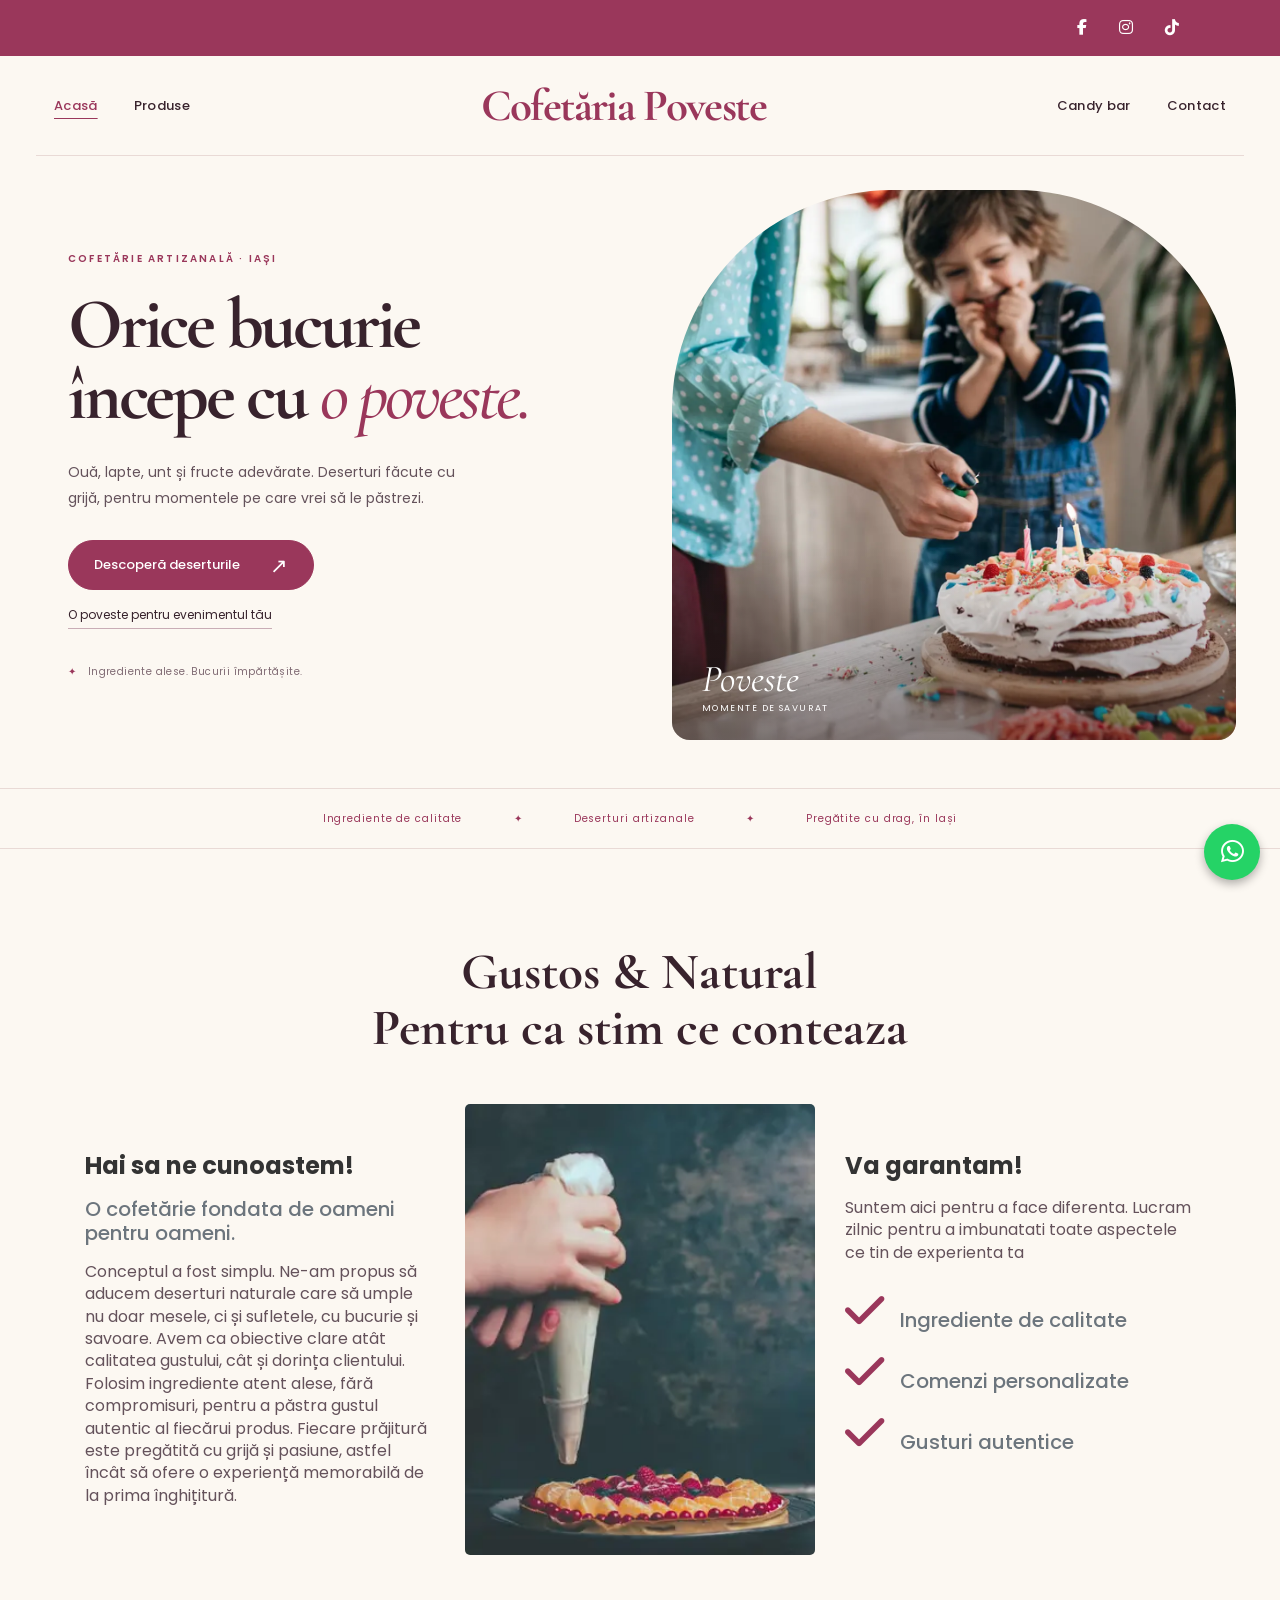
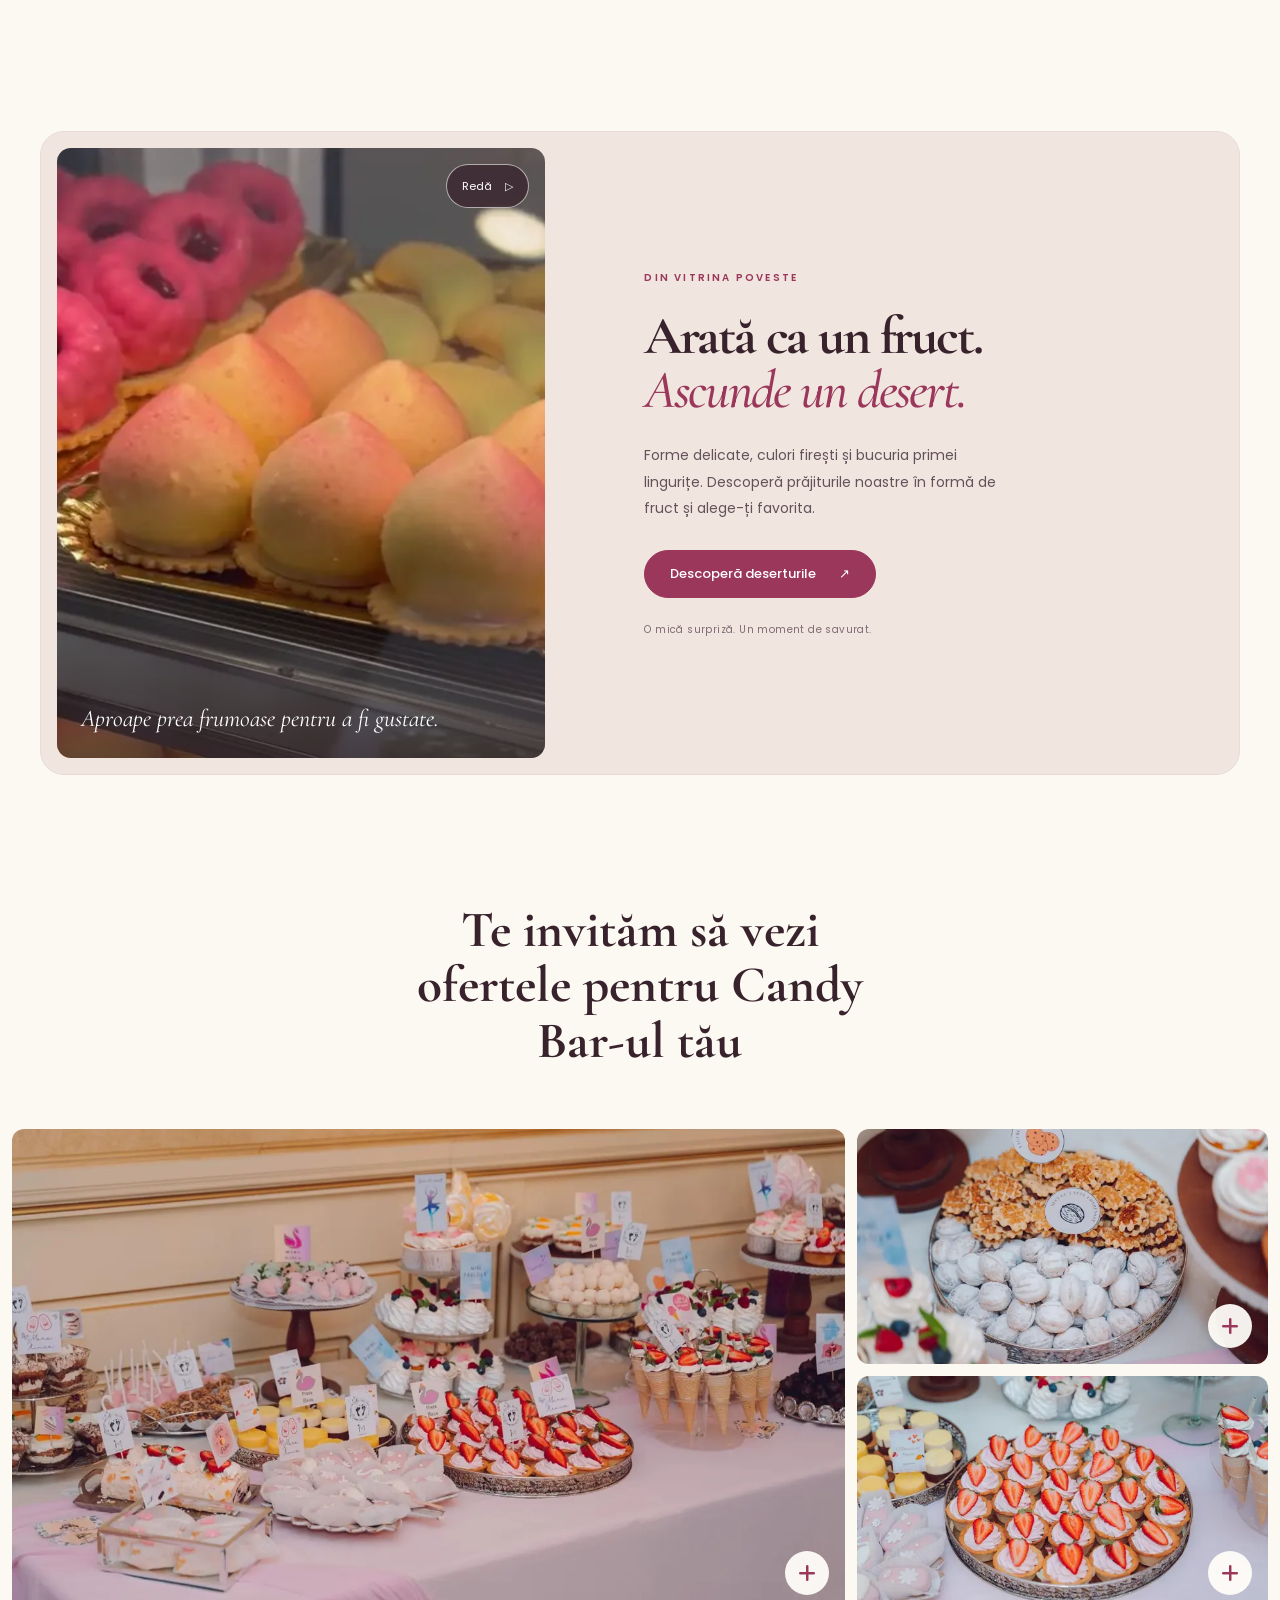
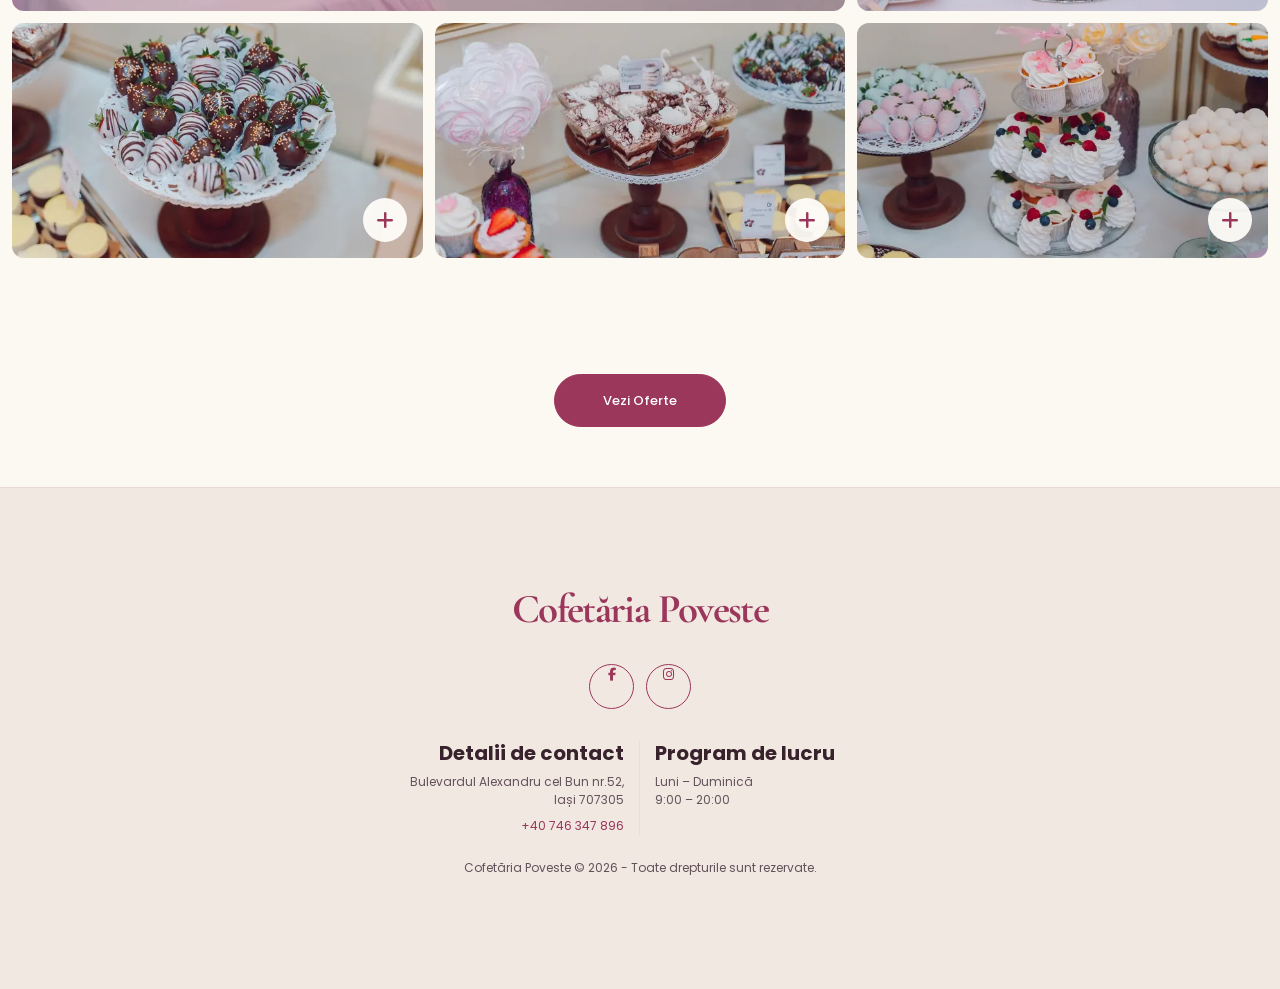
==== commit 64784c3a: "Optimize site performance and refresh design, cake pricing, Bento sold per piece, and looping fruit " ====
--- a/index.html
+++ b/index.html
@@ -1,16 +1,14 @@
 <!DOCTYPE html>
-<html lang="en">
+<html lang="ro">
 
 <head>
     <meta charset="utf-8">
-    <title>Cofetăria Poveste: Comandă acum cele mai delicioase prăjituri din Iași</title>
+    <title>Cofetăria Poveste | Torturi și prăjituri naturale în Iași</title>
     <meta content="width=device-width, initial-scale=1.0" name="viewport">
-    <meta content="Cofetăria Poveste oferă prăjituri naturale, torturi artizanale și candy baruri pentru evenimente. Comandă online sau vizitează-ne în Iași." name="keywords">
-    <meta content="La Cofetăria Poveste găsești prăjituri naturale, torturi artizanale și candy baruri pentru evenimente. Comandă online sau vizitează-ne în Iași." name="description">
     <meta name="robots" content="index, follow">
     <meta name="google-site-verification" content="S91lcV6cLPgcGKLk5XZZ_elVi3w1OPn96TS35QWElOM" />
 
-    <script async src="https://www.googletagmanager.com/gtag/js?id=G-XXXXXXX"></script>
+    <script async src="https://www.googletagmanager.com/gtag/js?id=G-LCK2D1HWR2"></script>
 <script>
   window.dataLayer = window.dataLayer || [];
   function gtag(){dataLayer.push(arguments);}
@@ -20,37 +18,28 @@
 </script>
     <!-- Favicon -->
     <!-- FAVICONS -->
-<link rel="canonical" href="https://cofetariapoveste.ro/">
 <link rel="apple-touch-icon" sizes="180x180" href="img/apple-touch-icon.png">
 <link rel="icon" href="/img/logo48.png" type="image/png">
 <link rel="icon" type="image/png" sizes="32x32" href="img/favicon-32x32.png">
 <link rel="icon" type="image/png" sizes="16x16" href="img/favicon-16x16.png">
 <link rel="manifest" href="img/site.webmanifest">
 <link rel="icon" type="image/x-icon" href="img/favicon.ico">
-<meta name="theme-color" content="#d134c9">
-<meta property="og:type" content="website">
-<meta property="og:title" content="Cofetăria Poveste: Comandă acum cele mai delicioase prăjituri din Iași">
-<meta property="og:description" content="Torturi și prăjituri artizanale, cu gust autentic. Descoperă colecția Cofetăria Poveste.">
-<meta property="og:image" content="https://cofetariapoveste.ro/img/logo.jpg">
-<meta property="og:url" content="https://cofetariapoveste.ro/">
+<meta name="theme-color" content="#9a375b">
 
 
 
     <!-- Google Web Fonts -->
-    <link rel="preconnect" href="https://fonts.gstatic.com">
-    <link href="https://fonts.googleapis.com/css2?family=Poppins:wght@400;500;600;700&display=swap" rel="stylesheet">
+    <link rel="preconnect" href="https://fonts.gstatic.com" crossorigin>
+    <link href="https://fonts.googleapis.com/css2?family=Cormorant+Garamond:ital,wght@0,500;0,600;1,500;1,600&family=Poppins:wght@400;500;600;700&display=swap" rel="stylesheet">
 
     <!-- Font Awesome -->
 <link href="https://cdnjs.cloudflare.com/ajax/libs/font-awesome/6.5.0/css/all.min.css" rel="stylesheet">
 
     <!-- Libraries Stylesheet -->
-    <link href="lib/owlcarousel/assets/owl.carousel.min.css" rel="stylesheet">
     <link href="lib/lightbox/css/lightbox.min.css" rel="stylesheet">
 
     <!-- Customized Bootstrap Stylesheet -->
     <link href="css/style.css" rel="stylesheet">
-    <link rel="stylesheet" href="css/style-products.css">
-<link rel="stylesheet" href="https://unpkg.com/aos@next/dist/aos.css" />
 <script type="application/ld+json">
 {
   "@context": "https://schema.org",
@@ -70,9 +59,26 @@
 }
 </script>
 
+
+    <meta name="description" content="Torturi artizanale, prăjituri naturale și candy bar pentru evenimente în Iași. Descoperă Cofetăria Poveste și comandă deserturile preferate.">
+    <link rel="canonical" href="https://cofetariapoveste.ro/">
+    <meta property="og:type" content="website">
+    <meta property="og:locale" content="ro_RO">
+    <meta property="og:site_name" content="Cofetăria Poveste">
+    <meta property="og:title" content="Cofetăria Poveste | Torturi și prăjituri naturale în Iași">
+    <meta property="og:description" content="Torturi artizanale, prăjituri naturale și candy bar pentru evenimente în Iași. Descoperă Cofetăria Poveste și comandă deserturile preferate.">
+    <meta property="og:url" content="https://cofetariapoveste.ro/">
+    <meta property="og:image" content="https://cofetariapoveste.ro/img/fast/candy33-640.webp">
+    <meta name="twitter:card" content="summary_large_image">
+    <link rel="preconnect" href="https://fonts.googleapis.com">
+    <link rel="stylesheet" href="css/optimizations.css">
+
+<link rel="preload" as="image" href="img/fast/hero-family-centered-640.webp" imagesrcset="img/fast/hero-family-centered-640.webp 640w, img/fast/hero-family-centered-1280.webp 1280w" imagesizes="(max-width: 767px) 100vw, 52vw">
+<link rel="stylesheet" href="css/poveste.css">
 </head>
 
-<body class="main">
+<body class="poveste-site page-home">
+<a class="skip-link" href="#main-content">Sari la conținut</a>
     <!-- Topbar Start -->
     <div class="container-fluid bg-primary py-3 d-none d-md-block">
         <div class="container">
@@ -82,13 +88,13 @@
                 </div>
                 <div class="col-md-6 text-center text-lg-right">
                     <div class="d-inline-flex align-items-center">
-                        <a class="text-white px-3" href="https://www.facebook.com/IDinaArsene/">
+                        <a class="text-white px-3" href="https://www.facebook.com/IDinaArsene/" aria-label="Facebook">
                             <i class="fab fa-facebook-f"></i>
                         </a>
-                        <a class="text-white px-3" href="https://www.instagram.com/cofetaria_poveste/">
+                        <a class="text-white px-3" href="https://www.instagram.com/cofetaria_poveste/" aria-label="Instagram">
                             <i class="fab fa-instagram"></i>
                         </a>
-                        <a class="text-white px-3" href="https://www.tiktok.com/@cofetariapoveste">
+                        <a class="text-white px-3" href="https://www.tiktok.com/@cofetariapoveste" aria-label="TikTok">
                             <i class="fab fa-tiktok"></i>
                         </a>
                   
@@ -105,18 +111,18 @@
         <div class="container-lg position-relative p-0 px-lg-3" style="z-index: 9;">
             <nav class="navbar navbar-expand-lg bg-white navbar-light shadow p-lg-0">
                 <a href="index.html" class="navbar-brand d-block d-lg-none">
-                    <h1 class="m-0 display-4 text-primary"><span class="text-secondary"></span>Poveste</h1>
+                    <h2 class="m-0 display-4 text-primary"><span class="text-secondary"></span>Poveste</h2>
                 </a>
-                <button type="button" class="navbar-toggler" data-toggle="collapse" data-target="#navbarCollapse">
+                <button type="button" class="navbar-toggler" data-toggle="collapse" data-target="#navbarCollapse" aria-controls="navbarCollapse" aria-expanded="false" aria-label="Deschide meniul">
                     <span class="navbar-toggler-icon"></span>
                 </button>
                 <div class="collapse navbar-collapse justify-content-between" id="navbarCollapse">
                     <div class="navbar-nav ml-auto py-0">
-                        <a href="index.html" class="nav-item nav-link active">Acasa</a>
+                        <a href="index.html" aria-current="page" class="nav-item nav-link active">Acasă</a>
                         <a href="product.html" class="nav-item nav-link">Produse</a>
                     </div>
                     <a href="index.html" class="navbar-brand mx-5 d-none d-lg-block">
-                        <h1 class="m-0 display-4 text-primary"><span class="text-secondary">Cofetăria Poveste</span></h1>
+                        <h2 class="m-0 display-4 text-primary"><span class="text-secondary">Cofetăria Poveste</span></h2>
                     </a>
                     <div class="navbar-nav mr-auto py-0">
                         <a href="gallery.html" class="nav-item nav-link">Candy bar</a>
@@ -127,46 +133,24 @@
         </div>
     </div>
     <!-- Navbar End -->
-
-
-    <!-- Carousel Start -->
-    <div class="container-fluid p-0 mb-5 pb-5 main">
-        <div id="header-carousel" class="carousel slide" data-ride="carousel" data-interval = "4000">
-            <div class="carousel-inner">   
-                <div class="carousel-item active">
-                    <img class="w-100" src="img/main-background.avif" alt="Image" style="height: 900px;">
-                    <div class="carousel-caption d-flex flex-column align-items-center justify-content-center">
-                        <div class="p-3" style="max-width: 900px;">
-                            <h4 class="text-white text-uppercase mb-md-3"></h4>
-                            <h1 class="display-3 text-white mb-md-4">La noi, prăjiturile nu au secrete – doar ouă, lapte, unt și fructe <span style="color: rgb(12, 189, 12);"> adevărate. </span></h1>
-                            <a href="product.html" class="btn btn-primary py-md-3 px-md-5 mt-2">Comanda</a>
-                        </div>
-                    </div>
-                </div>
-                <div class="carousel-item">
-                    <img class="w-100" src="img/product-main.avif" alt="Image" style="height: 900px;">
-                    <div class="carousel-caption d-flex flex-column align-items-center justify-content-center" >
-                        <div class="p-3" style="max-width: 900px;">
-                            <h4 class="text-white text-uppercase mb-md-3"></h4>
-                            <h1 class="display-3 text-white mb-md-4">Unele povești se spun cu cuvinte, altele cu deserturi.</h1>
-                            <a href="product.html" class="btn btn-primary py-md-3 px-md-5 mt-2">Comanda</a>
-                        </div>
-                    </div>
-                </div>
-            </div>
-            <a class="carousel-control-prev" href="#header-carousel" data-slide="prev">
-                <div class="btn btn-secondary px-0" style="width: 45px; height: 45px;">
-                    <span class="carousel-control-prev-icon mb-n1"></span>
-                </div>
-            </a>
-            <a class="carousel-control-next" href="#header-carousel" data-slide="next">
-                <div class="btn btn-secondary px-0" style="width: 45px; height: 45px;">
-                    <span class="carousel-control-next-icon mb-n1"></span>
-                </div>
-            </a>
-        </div>
-    </div>
-    <!-- Carousel End -->
+<main id="main-content" tabindex="-1">
+
+
+    <section class="story-hero" aria-labelledby="hero-title">
+  <div class="hero-copy">
+    <p class="eyebrow">Cofetărie artizanală · Iași</p>
+    <h1 id="hero-title">Orice bucurie<br>începe cu <em>o poveste.</em></h1>
+    <p class="hero-description">Ouă, lapte, unt și fructe adevărate. Deserturi făcute cu grijă, pentru momentele pe care vrei să le păstrezi.</p>
+    <div class="hero-actions"><a class="btn btn-primary" href="product.html">Descoperă deserturile <span aria-hidden="true">↗</span></a>
+    <a class="hero-text-link" href="gallery.html">O poveste pentru evenimentul tău</a></div>
+    <p class="hero-note"><span aria-hidden="true">✦</span> Ingrediente alese. Bucurii împărtășite.</p>
+  </div>
+  <div class="hero-photo">
+    <img src="img/fast/hero-family-centered-640.webp" srcset="img/fast/hero-family-centered-640.webp 640w, img/fast/hero-family-centered-1280.webp 1280w" sizes="(max-width: 767px) 100vw, 52vw" width="1280" height="1382" alt="Un moment aniversar în familie, cu tort și lumânări" fetchpriority="high" loading="eager" decoding="async">
+    <span class="photo-signature" aria-hidden="true">Poveste <small>momente de savurat</small></span>
+  </div>
+</section>
+<div class="story-ribbon"><span>Ingrediente de calitate</span><span aria-hidden="true">✦</span><span>Deserturi artizanale</span><span aria-hidden="true">✦</span><span>Pregătite cu drag, în Iași</span></div>
 
 
     <!-- About Start -->
@@ -174,7 +158,7 @@
         <div class="container py-5">
             <div class="row justify-content-center">
                 <div class="col-lg-7">
-                    <h1 class="section-title position-relative text-center mb-5" data-aos="fade-up">Gustos & Natural <br> Pentru ca stim ce conteaza</h1>
+                    <h2 class="section-title position-relative text-center mb-5" data-aos="fade-up">Gustos & Natural <br> Pentru ca stim ce conteaza</h2>
                 </div>
             </div>
             <div class="row">
@@ -189,7 +173,7 @@
                 </div>
                 <div class="col-lg-4" style="min-height: 400px;">
                     <div class="position-relative h-100 rounded overflow-hidden">
-                        <img class="position-absolute w-100 h-100" src="img/home-advantages.avif" style="object-fit: cover;" data-aos="zoom-in">
+                        <img class="position-absolute w-100 h-100" src="img/fast/home-advantages-640.webp" style="object-fit: cover;" data-aos="zoom-in" width="687" height="1031" alt="Deserturi artizanale la Cofetăria Poveste" loading="lazy" decoding="async" srcset="img/fast/home-advantages-320.webp 320w" sizes="(max-width: 767px) 50vw, 33vw">
                     </div>
                 </div>
                 <div class="col-lg-4 py-5">
@@ -207,53 +191,21 @@
 
 
     <!-- Promotion Start -->
-    <div class="container-fluid my-5 py-5 px-0">
-        <div class="row bg-primary m-0">
-            <div class="col-md-6 px-0" style="min-height: 330px;">
-                <div class="position-relative h-100">
-                    <video src="video/IMG_9591.mp4" autoplay loop muted playsinline style="width: 100%; height:100%;" 
-                        
-                    ></video>
-                    <!-- <img class="position-absolute w-100 h-100" src="img/promotion.jpg" style="object-fit: cover;"> -->
-                    <!-- <button type="button" class="btn-play" data-toggle="modal"
-                        data-src="https://www.youtube.com/watch?v=LTVry7Lsmjw&t=3s" data-target="#videoModal">
-                        <span></span>
-                    </button> -->
-                </div>
-            </div>
-            <div class="col-md-6 py-5 py-md-0 px-0">
-                <div class="h-100 d-flex flex-column align-items-center justify-content-center text-center p-5">
-                    <div class="d-flex align-items-center justify-content-center bg-white rounded-circle mb-4"
-                        style="width: 100px; height: 100px;">
-                        <h3 class="font-weight-bold text-secondary mb-0">Nou</h3>
-                    </div>
-                    <h3 class="font-weight-bold text-white mt-3 mb-4">Celebrele fructe</h3>
-                    <p class="text-white mb-4">Dacă nu ai gustat inca din celebrele prajituri in formă de fruct, te invităm cu drag la cofetăria noastră, sau le poți comanda și ridica direct din magazinul nostru</p>
-                    <a href="product.html" class="btn btn-secondary py-3 px-5 mt-2">Comanda</a>
-                </div>
-            </div>
-        </div>
-    </div>
-    <!-- Promotion End -->
-
-
-    <!-- Video Modal Start -->
-    <div class="modal fade" id="videoModal" tabindex="-1" role="dialog" aria-labelledby="exampleModalLabel" aria-hidden="true">
-        <div class="modal-dialog" role="document">
-            <div class="modal-content">
-                <div class="modal-body">
-                    <button type="button" class="close" data-dismiss="modal" aria-label="Close">
-                        <span aria-hidden="true">&times;</span>
-                    </button>        
-                    <!-- 16:9 aspect ratio -->
-                    <div class="embed-responsive embed-responsive-16by9">
-                        <iframe class="embed-responsive-item" src="" id="video"  allowscriptaccess="always" allow="autoplay"></iframe>
-                    </div>
-                </div>
-            </div>
-        </div>
-    </div>
-    <!-- Video Modal End -->
+<section class="fruit-story" aria-labelledby="fruit-title">
+  <div class="fruit-film">
+    <video id="fruit-video" poster="img/fast/fruit-video-poster.webp" src="video/IMG_9591.mp4" autoplay loop muted playsinline preload="metadata" aria-label="Prăjituri în formă de fruct, pregătite la Cofetăria Poveste"></video>
+    <span class="film-caption">Aproape prea frumoase pentru a fi gustate.</span>
+    <button id="fruit-video-toggle" type="button" class="film-toggle" aria-controls="fruit-video" aria-label="Pune videoclipul pe pauză">Pauză <span aria-hidden="true">Ⅱ</span></button>
+  </div>
+  <div class="fruit-copy">
+    <p class="eyebrow">Din vitrina Poveste</p>
+    <h2 id="fruit-title">Arată ca un fruct.<br><em>Ascunde un desert.</em></h2>
+    <p>Forme delicate, culori firești și bucuria primei lingurițe. Descoperă prăjiturile noastre în formă de fruct și alege-ți favorita.</p>
+    <a class="btn btn-primary" href="product.html">Descoperă deserturile <span aria-hidden="true">↗</span></a>
+    <span class="fruit-detail">O mică surpriză. Un moment de savurat.</span>
+  </div>
+</section>
+<!-- Promotion End -->
 
 
 
@@ -261,54 +213,54 @@
     <div class="container-fluid my-5 py-5 px-0">
         <div class="row justify-content-center m-0">
             <div class="col-lg-5">
-                <h1 class="section-title position-relative text-center mb-5" data-aos="fade-up">Te invităm să vezi ofertele pentru <span class="candy-bar-span">Candy Bar-ul tău</span></h1>
+                <h2 class="section-title position-relative text-center mb-5" data-aos="fade-up">Te invităm să vezi ofertele pentru <span class="candy-bar-span">Candy Bar-ul tău</span></h2>
             </div>
         </div>
         <div class="row m-0 portfolio-container">
             <div class="col-lg-4 col-md-6 p-0 portfolio-item">
                 <div class="position-relative overflow-hidden">
-                    <img class="img-fluid w-100" src="img/candyb1.jpeg" alt="">
-                    <a class="portfolio-btn" href="img/candyb1.jpeg" data-lightbox="portfolio">
-                        <i class="fa fa-plus text-primary" style="font-size: 60px;"></i>
-                    </a>
-                </div>
-            </div>
-            <div class="col-lg-4 col-md-6 p-0 portfolio-item">
-                <div class="position-relative overflow-hidden">
-                    <img class="img-fluid w-100" src="img/Candy2.jpeg" alt="">
-                    <a class="portfolio-btn" href="img/Candy2.jpeg" data-lightbox="portfolio">
-                        <i class="fa fa-plus text-primary" style="font-size: 60px;"></i>
-                    </a>
-                </div>
-            </div>
-            <div class="col-lg-4 col-md-6 p-0 portfolio-item">
-                <div class="position-relative overflow-hidden">
-                    <img class="img-fluid w-100" src="img/candy3.jpeg" alt="">
-                    <a class="portfolio-btn" href="img/candy3.jpeg" data-lightbox="portfolio">
-                        <i class="fa fa-plus text-primary" style="font-size: 60px;"></i>
-                    </a>
-                </div>
-            </div>
-            <div class="col-lg-4 col-md-6 p-0 portfolio-item">
-                <div class="position-relative overflow-hidden">
-                    <img class="img-fluid w-100" src="img/Candy4.jpeg" alt="">
-                    <a class="portfolio-btn" href="img/Candy4.jpeg" data-lightbox="portfolio">
-                        <i class="fa fa-plus text-primary" style="font-size: 60px;"></i>
-                    </a>
-                </div>
-            </div>
-            <div class="col-lg-4 col-md-6 p-0 portfolio-item">
-                <div class="position-relative overflow-hidden">
-                    <img class="img-fluid w-100" src="img/Candy5.jpeg" alt="">
-                    <a class="portfolio-btn" href="img/Candy5.jpeg" data-lightbox="portfolio">
-                        <i class="fa fa-plus text-primary" style="font-size: 60px;"></i>
-                    </a>
-                </div>
-            </div>
-            <div class="col-lg-4 col-md-6 p-0 portfolio-item">
-                <div class="position-relative overflow-hidden">
-                    <img class="img-fluid w-100" src="img/candy6.jpeg" alt="">
-                    <a class="portfolio-btn" href="img/candy6.jpeg" data-lightbox="portfolio">
+                    <img class="img-fluid w-100" src="img/fast/candyb1-640.webp" alt="Candy bar pentru evenimente la Cofetăria Poveste" width="1600" height="1066" loading="lazy" decoding="async" srcset="img/fast/candyb1-320.webp 320w, img/fast/candyb1-640.webp 640w, img/fast/candyb1-1280.webp 1280w" sizes="(max-width: 767px) 100vw, 66vw">
+                    <a class="portfolio-btn" href="img/fast/candyb1-1280.webp" data-lightbox="portfolio" aria-label="Afișează fotografia candy barului">
+                        <i class="fa fa-plus text-primary" style="font-size: 60px;"></i>
+                    </a>
+                </div>
+            </div>
+            <div class="col-lg-4 col-md-6 p-0 portfolio-item">
+                <div class="position-relative overflow-hidden">
+                    <img class="img-fluid w-100" src="img/fast/Candy2-640.webp" alt="Candy bar pentru evenimente la Cofetăria Poveste" width="1600" height="1066" loading="lazy" decoding="async" srcset="img/fast/Candy2-320.webp 320w, img/fast/Candy2-640.webp 640w" sizes="(max-width: 767px) 50vw, 33vw">
+                    <a class="portfolio-btn" href="img/fast/Candy2-1280.webp" data-lightbox="portfolio" aria-label="Afișează fotografia candy barului">
+                        <i class="fa fa-plus text-primary" style="font-size: 60px;"></i>
+                    </a>
+                </div>
+            </div>
+            <div class="col-lg-4 col-md-6 p-0 portfolio-item">
+                <div class="position-relative overflow-hidden">
+                    <img class="img-fluid w-100" src="img/fast/candy3-640.webp" alt="Candy bar pentru evenimente la Cofetăria Poveste" width="1600" height="1066" loading="lazy" decoding="async" srcset="img/fast/candy3-320.webp 320w, img/fast/candy3-640.webp 640w" sizes="(max-width: 767px) 50vw, 33vw">
+                    <a class="portfolio-btn" href="img/fast/candy3-1280.webp" data-lightbox="portfolio" aria-label="Afișează fotografia candy barului">
+                        <i class="fa fa-plus text-primary" style="font-size: 60px;"></i>
+                    </a>
+                </div>
+            </div>
+            <div class="col-lg-4 col-md-6 p-0 portfolio-item">
+                <div class="position-relative overflow-hidden">
+                    <img class="img-fluid w-100" src="img/fast/Candy4-640.webp" alt="Candy bar pentru evenimente la Cofetăria Poveste" width="1600" height="1066" loading="lazy" decoding="async" srcset="img/fast/Candy4-320.webp 320w, img/fast/Candy4-640.webp 640w" sizes="(max-width: 767px) 50vw, 33vw">
+                    <a class="portfolio-btn" href="img/fast/Candy4-1280.webp" data-lightbox="portfolio" aria-label="Afișează fotografia candy barului">
+                        <i class="fa fa-plus text-primary" style="font-size: 60px;"></i>
+                    </a>
+                </div>
+            </div>
+            <div class="col-lg-4 col-md-6 p-0 portfolio-item">
+                <div class="position-relative overflow-hidden">
+                    <img class="img-fluid w-100" src="img/fast/Candy5-640.webp" alt="Candy bar pentru evenimente la Cofetăria Poveste" width="1600" height="1066" loading="lazy" decoding="async" srcset="img/fast/Candy5-320.webp 320w, img/fast/Candy5-640.webp 640w" sizes="(max-width: 767px) 50vw, 33vw">
+                    <a class="portfolio-btn" href="img/fast/Candy5-1280.webp" data-lightbox="portfolio" aria-label="Afișează fotografia candy barului">
+                        <i class="fa fa-plus text-primary" style="font-size: 60px;"></i>
+                    </a>
+                </div>
+            </div>
+            <div class="col-lg-4 col-md-6 p-0 portfolio-item">
+                <div class="position-relative overflow-hidden">
+                    <img class="img-fluid w-100" src="img/fast/candy6-640.webp" alt="Candy bar pentru evenimente la Cofetăria Poveste" width="1600" height="1066" loading="lazy" decoding="async" srcset="img/fast/candy6-320.webp 320w, img/fast/candy6-640.webp 640w" sizes="(max-width: 767px) 50vw, 33vw">
+                    <a class="portfolio-btn" href="img/fast/candy6-1280.webp" data-lightbox="portfolio" aria-label="Afișează fotografia candy barului">
                         <i class="fa fa-plus text-primary" style="font-size: 60px;"></i>
                     </a>
                 </div>
@@ -326,25 +278,26 @@
 
 
 
+    </main>
     <!-- Footer Start -->
     <div class="container-fluid footer bg-light py-5" style="margin-top: 90px;">
         <div class="container text-center py-5">
             <div class="row">
                 <div class="col-12 mb-4">
                     <a href="index.html" class="navbar-brand m-0">
-                        <h1 class="m-0 mt-n2 display-4 text-primary"><span class="text-secondary"></span>Cofetăria Poveste</h1>
+                        <h2 class="m-0 mt-n2 display-4 text-primary"><span class="text-secondary"></span>Cofetăria Poveste</h2>
                     </a>
                 </div>
                 <div class="col-12 mb-4">
-                    <a class="btn btn-outline-secondary btn-social mr-2" href="https://www.facebook.com/IDinaArsene/"><i class="fab fa-facebook-f"></i></a>
-                    <a class="btn btn-outline-secondary btn-social" href="https://www.instagram.com/cofetaria_poveste/"><i class="fab fa-instagram"></i></a>
+                    <a class="btn btn-outline-secondary btn-social mr-2" href="https://www.facebook.com/IDinaArsene/" aria-label="Facebook"><i class="fab fa-facebook-f"></i></a>
+                    <a class="btn btn-outline-secondary btn-social" href="https://www.instagram.com/cofetaria_poveste/" aria-label="Instagram"><i class="fab fa-instagram"></i></a>
                 </div>
                 <div class="col-12 mt-2 mb-4">
                     <div class="row">
                         <div class="col-sm-6 text-center text-sm-right border-right mb-3 mb-sm-0">
                             <h5 class="font-weight-bold mb-2">Detalii de contact</h5>
                             <p class="mb-2">Bulevardul Alexandru cel Bun nr.52,<br> Iași 707305</p>
-                            <p class="mb-0">+40 746 347 896</p>
+                            <p class="mb-0"><a href="tel:+40746347896">+40 746 347 896</a></p>
                         </div>
                         <div class="col-sm-6 text-center text-sm-left">
                             <h5 class="font-weight-bold mb-2">Program de lucru</h5>
@@ -364,32 +317,23 @@
 
 
     <!-- Back to Top -->
-    <a href="#" class="btn btn-secondary px-2 back-to-top"><i class="fa fa-angle-double-up"></i></a>
+    <a href="#" class="btn btn-secondary px-2 back-to-top" aria-label="Înapoi sus"><i class="fa fa-angle-double-up"></i></a>
 
 
     <!-- JavaScript Libraries -->
-    <script src="https://code.jquery.com/jquery-3.4.1.min.js"></script>
-    <script src="https://stackpath.bootstrapcdn.com/bootstrap/4.4.1/js/bootstrap.bundle.min.js"></script>
-    <script src="lib/easing/easing.min.js"></script>
-    <script src="lib/waypoints/waypoints.min.js"></script>
-    <script src="lib/owlcarousel/owl.carousel.min.js"></script>
-    <script src="lib/isotope/isotope.pkgd.min.js"></script>
-    <script src="lib/lightbox/js/lightbox.min.js"></script>
+    <script defer src="https://code.jquery.com/jquery-3.4.1.min.js"></script>
+    <script defer src="https://stackpath.bootstrapcdn.com/bootstrap/4.4.1/js/bootstrap.bundle.min.js"></script>
+    <script defer src="lib/lightbox/js/lightbox.min.js"></script>
 
     <!-- Contact Javascript File -->
-    <script src="mail/jqBootstrapValidation.min.js"></script>
-    <script src="mail/contact.js"></script>
 
     <!-- Template Javascript -->
-    <script src="js/main.js"></script>
-<script src="https://unpkg.com/aos@next/dist/aos.js"></script>
-<script>
-  AOS.init({ duration: 900, once: true });
-</script>
-<a href="https://wa.me/40774950664" target="_blank" class="whatsapp-float">
+    <script async src="js/main.js"></script>
+<a href="https://wa.me/40774950664" target="_blank" rel="noopener noreferrer" class="whatsapp-float" aria-label="WhatsApp">
   <i class="fab fa-whatsapp"></i>
 </a>
 
+<script async src="js/site.js"></script>
 </body>
 
 </html>
--- a/css/style.css
+++ b/css/style.css
@@ -6,10 +6,17 @@
  * Licensed under MIT (https://github.com/twbs/bootstrap/blob/main/LICENSE)
  */
 :root {
+  --berry: #9a375b;
+  --berry-deep: #782542;
+  --berry-rgb: 154, 55, 91;
+  --paper: #fcf8f2;
+  --rose: #f0d9dd;
+  --ink: #38232d;
+
   --blue: #007bff;
   --indigo: #6610f2;
-  --purple: #6f42c1;
-  --pink: #d134c9;
+  --purple: var(--berry);
+  --pink: var(--berry);
   --red: #dc3545;
   --orange: #fd7e14;
   --yellow: #ffc107;
@@ -19,8 +26,8 @@
   --white: #fff;
   --gray: #6c757d;
   --gray-dark: #343a40;
-  --primary: #d134c9;
-  --secondary: #62C3E7;
+  --primary: var(--berry);
+  --secondary: var(--berry);
   --success: #28a745;
   --info: #17a2b8;
   --warning: #ffc107;
@@ -152,13 +159,13 @@
 }
 
 a {
-  color: #d134c9;
+  color: var(--berry);
   text-decoration: none;
   background-color: transparent;
 }
 
 a:hover {
-  color: #e85181;
+  color: var(--berry);
   text-decoration: underline;
 }
 
@@ -555,7 +562,7 @@
 
 code {
   font-size: 87.5%;
-  color: #e83e8c;
+  color: var(--berry);
   word-wrap: break-word;
 }
 
@@ -1591,29 +1598,29 @@
 .table-primary,
 .table-primary > th,
 .table-primary > td {
-  background-color: #fbe1e9;
+  background-color: var(--paper);
 }
 
 .table-primary th,
 .table-primary td,
 .table-primary thead th,
 .table-primary tbody + tbody {
-  border-color: #f8c8d7;
+  border-color: var(--rose);
 }
 
 .table-hover .table-primary:hover {
-  background-color: #f8cbd9;
+  background-color: var(--rose);
 }
 
 .table-hover .table-primary:hover > td,
 .table-hover .table-primary:hover > th {
-  background-color: #f8cbd9;
+  background-color: var(--rose);
 }
 
 .table-secondary,
 .table-secondary > th,
 .table-secondary > td {
-  background-color: #d3eef8;
+  background-color: var(--rose);
 }
 
 .table-secondary th,
@@ -1624,12 +1631,12 @@
 }
 
 .table-hover .table-secondary:hover {
-  background-color: #bde6f5;
+  background-color: var(--rose);
 }
 
 .table-hover .table-secondary:hover > td,
 .table-hover .table-secondary:hover > th {
-  background-color: #bde6f5;
+  background-color: var(--rose);
 }
 
 .table-success,
@@ -2371,34 +2378,34 @@
 
 .btn-primary {
   color: #212529;
-  background-color: #d134c9;
-  border-color: #d134c9;
+  background-color: var(--berry);
+  border-color: var(--berry);
 }
 
 .btn-primary:hover {
   color: #212529;
-  background-color: #ed7399;
-  border-color: #eb6891;
+  background-color: var(--berry);
+  border-color: var(--berry);
 }
 
 .btn-primary:focus, .btn-primary.focus {
   color: #212529;
-  background-color: #ed7399;
-  border-color: #eb6891;
+  background-color: var(--berry);
+  border-color: var(--berry);
   box-shadow: 0 0 0 0.2rem rgba(210, 132, 157, 0.5);
 }
 
 .btn-primary.disabled, .btn-primary:disabled {
   color: #212529;
-  background-color: #d134c9;
-  border-color: #d134c9;
+  background-color: var(--berry);
+  border-color: var(--berry);
 }
 
 .btn-primary:not(:disabled):not(.disabled):active, .btn-primary:not(:disabled):not(.disabled).active,
 .show > .btn-primary.dropdown-toggle {
   color: #fff;
-  background-color: #eb6891;
-  border-color: #ea5d89;
+  background-color: var(--berry);
+  border-color: var(--berry);
 }
 
 .btn-primary:not(:disabled):not(.disabled):active:focus, .btn-primary:not(:disabled):not(.disabled).active:focus,
@@ -2408,33 +2415,33 @@
 
 .btn-secondary {
   color: #212529;
-  background-color: #62C3E7;
-  border-color: #62C3E7;
+  background-color: var(--berry);
+  border-color: var(--berry);
 }
 
 .btn-secondary:hover {
   color: #212529;
   background-color: #41b6e2;
-  border-color: #36b2e0;
+  border-color: var(--berry);
 }
 
 .btn-secondary:focus, .btn-secondary.focus {
   color: #212529;
   background-color: #41b6e2;
-  border-color: #36b2e0;
+  border-color: var(--berry);
   box-shadow: 0 0 0 0.2rem rgba(88, 171, 203, 0.5);
 }
 
 .btn-secondary.disabled, .btn-secondary:disabled {
   color: #212529;
-  background-color: #62C3E7;
-  border-color: #62C3E7;
+  background-color: var(--berry);
+  border-color: var(--berry);
 }
 
 .btn-secondary:not(:disabled):not(.disabled):active, .btn-secondary:not(:disabled):not(.disabled).active,
 .show > .btn-secondary.dropdown-toggle {
   color: #fff;
-  background-color: #36b2e0;
+  background-color: var(--berry);
   border-color: #2baedf;
 }
 
@@ -2666,14 +2673,14 @@
 }
 
 .btn-outline-primary {
-  color: #d134c9;
-  border-color: #d134c9;
+  color: var(--berry);
+  border-color: var(--berry);
 }
 
 .btn-outline-primary:hover {
   color: #212529;
-  background-color: #d134c9;
-  border-color: #d134c9;
+  background-color: var(--berry);
+  border-color: var(--berry);
 }
 
 .btn-outline-primary:focus, .btn-outline-primary.focus {
@@ -2681,15 +2688,15 @@
 }
 
 .btn-outline-primary.disabled, .btn-outline-primary:disabled {
-  color: #d134c9;
+  color: var(--berry);
   background-color: transparent;
 }
 
 .btn-outline-primary:not(:disabled):not(.disabled):active, .btn-outline-primary:not(:disabled):not(.disabled).active,
 .show > .btn-outline-primary.dropdown-toggle {
   color: #212529;
-  background-color: #d134c9;
-  border-color: #d134c9;
+  background-color: var(--berry);
+  border-color: var(--berry);
 }
 
 .btn-outline-primary:not(:disabled):not(.disabled):active:focus, .btn-outline-primary:not(:disabled):not(.disabled).active:focus,
@@ -2698,35 +2705,35 @@
 }
 
 .btn-outline-secondary {
-  color: #62C3E7;
-  border-color: #62C3E7;
+  color: var(--berry);
+  border-color: var(--berry);
 }
 
 .btn-outline-secondary:hover {
   color: #212529;
-  background-color: #62C3E7;
-  border-color: #62C3E7;
+  background-color: var(--berry);
+  border-color: var(--berry);
 }
 
 .btn-outline-secondary:focus, .btn-outline-secondary.focus {
-  box-shadow: 0 0 0 0.2rem rgba(98, 195, 231, 0.5);
+  box-shadow: 0 0 0 0.2rem rgba(var(--berry-rgb), 0.5);
 }
 
 .btn-outline-secondary.disabled, .btn-outline-secondary:disabled {
-  color: #62C3E7;
+  color: var(--berry);
   background-color: transparent;
 }
 
 .btn-outline-secondary:not(:disabled):not(.disabled):active, .btn-outline-secondary:not(:disabled):not(.disabled).active,
 .show > .btn-outline-secondary.dropdown-toggle {
   color: #212529;
-  background-color: #62C3E7;
-  border-color: #62C3E7;
+  background-color: var(--berry);
+  border-color: var(--berry);
 }
 
 .btn-outline-secondary:not(:disabled):not(.disabled):active:focus, .btn-outline-secondary:not(:disabled):not(.disabled).active:focus,
 .show > .btn-outline-secondary.dropdown-toggle:focus {
-  box-shadow: 0 0 0 0.2rem rgba(98, 195, 231, 0.5);
+  box-shadow: 0 0 0 0.2rem rgba(var(--berry-rgb), 0.5);
 }
 
 .btn-outline-success {
@@ -2923,12 +2930,12 @@
 
 .btn-link {
   font-weight: 400;
-  color: #d134c9;
+  color: var(--berry);
   text-decoration: none;
 }
 
 .btn-link:hover {
-  color: #e85181;
+  color: var(--berry);
   text-decoration: underline;
 }
 
@@ -3221,7 +3228,7 @@
 .dropdown-item.active, .dropdown-item:active {
   color: #fff;
   text-decoration: none;
-  background-color: #d134c9;
+  background-color: var(--berry);
 }
 
 .dropdown-item.disabled, .dropdown-item:disabled {
@@ -3580,8 +3587,8 @@
 
 .custom-control-input:checked ~ .custom-control-label::before {
   color: #fff;
-  border-color: #d134c9;
-  background-color: #d134c9;
+  border-color: var(--berry);
+  background-color: var(--berry);
 }
 
 .custom-control-input:focus ~ .custom-control-label::before {
@@ -3645,8 +3652,8 @@
 }
 
 .custom-checkbox .custom-control-input:indeterminate ~ .custom-control-label::before {
-  border-color: #d134c9;
-  background-color: #d134c9;
+  border-color: var(--berry);
+  background-color: var(--berry);
 }
 
 .custom-checkbox .custom-control-input:indeterminate ~ .custom-control-label::after {
@@ -3872,7 +3879,7 @@
   width: 1rem;
   height: 1rem;
   margin-top: -0.25rem;
-  background-color: #d134c9;
+  background-color: var(--berry);
   border: 0;
   border-radius: 1rem;
   transition: background-color 0.15s ease-in-out, border-color 0.15s ease-in-out, box-shadow 0.15s ease-in-out;
@@ -3902,7 +3909,7 @@
 .custom-range::-moz-range-thumb {
   width: 1rem;
   height: 1rem;
-  background-color: #d134c9;
+  background-color: var(--berry);
   border: 0;
   border-radius: 1rem;
   transition: background-color 0.15s ease-in-out, border-color 0.15s ease-in-out, box-shadow 0.15s ease-in-out;
@@ -3935,7 +3942,7 @@
   margin-top: 0;
   margin-right: 0.2rem;
   margin-left: 0.2rem;
-  background-color: #d134c9;
+  background-color: var(--berry);
   border: 0;
   border-radius: 1rem;
   transition: background-color 0.15s ease-in-out, border-color 0.15s ease-in-out, box-shadow 0.15s ease-in-out;
@@ -4074,7 +4081,7 @@
 .nav-pills .nav-link.active,
 .nav-pills .show > .nav-link {
   color: #fff;
-  background-color: #d134c9;
+  background-color: var(--berry);
 }
 
 .nav-fill > .nav-link,
@@ -4741,14 +4748,14 @@
   padding: 0.5rem 0.75rem;
   margin-left: -1px;
   line-height: 1.25;
-  color: #d134c9;
+  color: var(--berry);
   background-color: #fff;
   border: 1px solid #dee2e6;
 }
 
 .page-link:hover {
   z-index: 2;
-  color: #e85181;
+  color: var(--berry);
   text-decoration: none;
   background-color: #e9ecef;
   border-color: #dee2e6;
@@ -4774,8 +4781,8 @@
 .page-item.active .page-link {
   z-index: 3;
   color: #fff;
-  background-color: #d134c9;
-  border-color: #d134c9;
+  background-color: var(--berry);
+  border-color: var(--berry);
 }
 
 .page-item.disabled .page-link {
@@ -4858,12 +4865,12 @@
 
 .badge-primary {
   color: #212529;
-  background-color: #d134c9;
+  background-color: var(--berry);
 }
 
 a.badge-primary:hover, a.badge-primary:focus {
   color: #212529;
-  background-color: #eb6891;
+  background-color: var(--berry);
 }
 
 a.badge-primary:focus, a.badge-primary.focus {
@@ -4873,17 +4880,17 @@
 
 .badge-secondary {
   color: #212529;
-  background-color: #62C3E7;
+  background-color: var(--berry);
 }
 
 a.badge-secondary:hover, a.badge-secondary:focus {
   color: #212529;
-  background-color: #36b2e0;
+  background-color: var(--berry);
 }
 
 a.badge-secondary:focus, a.badge-secondary.focus {
   outline: 0;
-  box-shadow: 0 0 0 0.2rem rgba(98, 195, 231, 0.5);
+  box-shadow: 0 0 0 0.2rem rgba(var(--berry-rgb), 0.5);
 }
 
 .badge-success {
@@ -5026,12 +5033,12 @@
 
 .alert-primary {
   color: #7d4d5d;
-  background-color: #fceaf0;
-  border-color: #fbe1e9;
+  background-color: var(--paper);
+  border-color: var(--paper);
 }
 
 .alert-primary hr {
-  border-top-color: #f8cbd9;
+  border-top-color: var(--rose);
 }
 
 .alert-primary .alert-link {
@@ -5039,13 +5046,13 @@
 }
 
 .alert-secondary {
-  color: #336578;
+  color: var(--berry-deep);
   background-color: #e0f3fa;
-  border-color: #d3eef8;
+  border-color: var(--rose);
 }
 
 .alert-secondary hr {
-  border-top-color: #bde6f5;
+  border-top-color: var(--rose);
 }
 
 .alert-secondary .alert-link {
@@ -5163,7 +5170,7 @@
   color: #fff;
   text-align: center;
   white-space: nowrap;
-  background-color: #d134c9;
+  background-color: var(--berry);
   transition: width 0.6s ease;
 }
 
@@ -5250,8 +5257,8 @@
 .list-group-item.active {
   z-index: 2;
   color: #fff;
-  background-color: #d134c9;
-  border-color: #d134c9;
+  background-color: var(--berry);
+  border-color: var(--berry);
 }
 
 .list-group-item + .list-group-item {
@@ -5405,12 +5412,12 @@
 
 .list-group-item-primary {
   color: #7d4d5d;
-  background-color: #fbe1e9;
+  background-color: var(--paper);
 }
 
 .list-group-item-primary.list-group-item-action:hover, .list-group-item-primary.list-group-item-action:focus {
   color: #7d4d5d;
-  background-color: #f8cbd9;
+  background-color: var(--rose);
 }
 
 .list-group-item-primary.list-group-item-action.active {
@@ -5420,19 +5427,19 @@
 }
 
 .list-group-item-secondary {
-  color: #336578;
-  background-color: #d3eef8;
+  color: var(--berry-deep);
+  background-color: var(--rose);
 }
 
 .list-group-item-secondary.list-group-item-action:hover, .list-group-item-secondary.list-group-item-action:focus {
-  color: #336578;
-  background-color: #bde6f5;
+  color: var(--berry-deep);
+  background-color: var(--rose);
 }
 
 .list-group-item-secondary.list-group-item-action.active {
   color: #fff;
-  background-color: #336578;
-  border-color: #336578;
+  background-color: var(--berry-deep);
+  border-color: var(--berry-deep);
 }
 
 .list-group-item-success {
@@ -6355,23 +6362,23 @@
 }
 
 .bg-primary {
-  background-color: #d134c9 !important;
+  background-color: var(--berry) !important;
 }
 
 a.bg-primary:hover, a.bg-primary:focus,
 button.bg-primary:hover,
 button.bg-primary:focus {
-  background-color: #eb6891 !important;
+  background-color: var(--berry) !important;
 }
 
 .bg-secondary {
-  background-color: #62C3E7 !important;
+  background-color: var(--berry) !important;
 }
 
 a.bg-secondary:hover, a.bg-secondary:focus,
 button.bg-secondary:hover,
 button.bg-secondary:focus {
-  background-color: #36b2e0 !important;
+  background-color: var(--berry) !important;
 }
 
 .bg-success {
@@ -6483,11 +6490,11 @@
 }
 
 .border-primary {
-  border-color: #d134c9 !important;
+  border-color: var(--berry) !important;
 }
 
 .border-secondary {
-  border-color: #62C3E7 !important;
+  border-color: var(--berry) !important;
 }
 
 .border-success {
@@ -9525,16 +9532,16 @@
 }
 
 .text-primary {
-  color: #d134c9 !important;
+  color: var(--berry) !important;
 }
 
 a.text-primary:hover, a.text-primary:focus {
-  color: #e85181 !important;
+  color: var(--berry) !important;
 }
 
 .text-secondary {
   font-size: 45px;
-  color: #d134c9 !important;
+  color: var(--berry) !important;
 }
 
 a.text-secondary:hover, a.text-secondary:focus {
@@ -9771,7 +9778,7 @@
   height: 50%;
   top: 0;
   left: 0;
-  background: #d134c9;
+  background: var(--berry);
 }
 
 .navbar-light .navbar-nav .nav-link {
@@ -9784,7 +9791,7 @@
 
 .navbar-light .navbar-nav .nav-link:hover,
 .navbar-light .navbar-nav .nav-link.active {
-  color: #d134c9;
+  color: var(--berry);
 }
 
 @media (max-width: 991.98px) {
@@ -9884,7 +9891,7 @@
   width: 0;
   height: 0;
   left: -5px;
-  border-left: 25px solid #d134c9;
+  border-left: 25px solid var(--berry);
   border-top: 15px solid transparent;
   border-bottom: 15px solid transparent;
 }
@@ -9944,7 +9951,7 @@
   display: flex;
   align-items: center;
   justify-content: center;
-  color: #d134c9;
+  color: var(--berry);
   background: #FFFFFF;
   border-radius: 60px;
   font-size: 30px;
@@ -9968,7 +9975,7 @@
   right: 0;
   bottom: -15px;
   left: 0;
-  background: #d134c9;
+  background: var(--berry);
   border-radius: 150px;
   z-index: -1;
 }
@@ -9987,7 +9994,7 @@
 }
 
 .product-item:hover {
-  background: #62C3E7 !important;
+  background: var(--berry) !important;
 }
 
 .product-item:hover h5 {
@@ -9995,7 +10002,7 @@
 }
 
 .product-item:hover .btn {
-  background: #d134c9 !important;
+  background: var(--berry) !important;
 }
 
 .portfolio-item::after {
@@ -10040,7 +10047,7 @@
   display: flex;
   align-items: center;
   justify-content: center;
-  border: 15px solid #d134c9;
+  border: 15px solid var(--berry);
   border-radius: 200px;
   overflow: hidden;
   z-index: 1;
@@ -10053,7 +10060,7 @@
   right: 15px;
   bottom: 15px;
   left: 15px;
-  border: 2px solid #d134c9;
+  border: 2px solid var(--berry);
   border-radius: 200px;
   transition: .5s;
   z-index: 2;
@@ -10106,7 +10113,7 @@
   width: 15px;
   height: 15px;
   border-radius: 15px;
-  background: #d134c9;
+  background: var(--berry);
 }
 
 .testimonial-carousel .owl-dot::after {
@@ -10116,12 +10123,12 @@
   right: -5px;
   bottom: -5px;
   left: -5px;
-  border: 2px solid #d134c9;
+  border: 2px solid var(--berry);
   border-radius: 20px;
 }
 
 .testimonial-carousel .owl-dot.active {
-  background: #62C3E7;
+  background: var(--berry);
 }
 
 .contact-form .help-block ul {
@@ -10138,7 +10145,7 @@
 
 /* === BRAND COLOR === */
 :root {
-  --brand-color: #d134c9;
+  --brand-color: var(--berry);
 }
 
 /* === TOPBAR === */
@@ -10548,9 +10555,9 @@
 
 .filters button:hover,
 .sort-options select:hover {
-  background: #d134c9;
+  background: var(--berry);
   color: #fff;
-  border-color: #d134c9;
+  border-color: var(--berry);
   cursor: pointer;
 }
 
@@ -10610,7 +10617,7 @@
 }
 
 .product-modal .add-to-cart-btn {
-  background: #d134c9;
+  background: var(--berry);
   color: #fff;
   border: none;
   border-radius: 8px;
@@ -10620,7 +10627,7 @@
 }
 
 .product-modal .add-to-cart-btn:hover {
-  background: #b72fa7;
+  background: var(--berry-deep);
 }
 
 /* Responsive pe telefon */
@@ -10681,9 +10688,9 @@
 }
 .filters-left button.active,
 .filters-left button:hover {
-  background: #d134c9;
+  background: var(--berry);
   color: white;
-  border-color: #d134c9;
+  border-color: var(--berry);
 }
 .filters-right select {
   padding: 8px 16px;
@@ -10713,15 +10720,15 @@
 
 .filter-btn:hover {
   background: #f6f6f6;
-  border-color: #d134c9;
-  color: #d134c9;
+  border-color: var(--berry);
+  color: var(--berry);
 }
 
 .filter-btn.active {
-  background: #d134c9;
+  background: var(--berry);
   color: #fff;
-  border-color: #d134c9;
-  box-shadow: 0 4px 10px rgba(209, 52, 201, 0.3);
+  border-color: var(--berry);
+  box-shadow: 0 4px 10px rgba(var(--berry-rgb), 0.3);
 }
 
 #sort-select {
@@ -10734,8 +10741,8 @@
 }
 
 #sort-select:hover, #sort-select:focus {
-  border-color: #d134c9;
-  box-shadow: 0 0 0 3px rgba(209, 52, 201, 0.25);
+  border-color: var(--berry);
+  box-shadow: 0 0 0 3px rgba(var(--berry-rgb), 0.25);
   outline: none;
 }
 
@@ -10806,7 +10813,7 @@
 }
 
 #pm-price {
-  color: #d134c9;
+  color: var(--berry);
   font-weight: 700;
   font-size: 1.2rem;
   margin-bottom: 20px;
@@ -10832,12 +10839,12 @@
   transition: background 0.2s;
 }
 #pm-minus:hover, #pm-plus:hover {
-  background: #d134c9;
+  background: var(--berry);
   color: #fff;
 }
 
 #pm-add {
-  background: #d134c9;
+  background: var(--berry);
   color: #fff;
   font-weight: 700;
   border: none;
@@ -10846,7 +10853,7 @@
   transition: background 0.25s;
 }
 #pm-add:hover {
-  background: #b62da8;
+  background: var(--berry-deep);
 }
 
 #pm-close {
@@ -10857,7 +10864,7 @@
   cursor: pointer;
   transition: color 0.2s;
 }
-#pm-close:hover { color: #d134c9; }
+#pm-close:hover { color: var(--berry); }
 
 /* Responsive pentru telefon */
 @media (max-width: 768px) {
@@ -10906,22 +10913,22 @@
   transition: all 0.2s ease;
 }
 .cart-item button:hover {
-  background: #d134c9;
+  background: var(--berry);
   color: #fff;
 }
 
 .cart-item button[data-cart-action="rem"] {
   background: #ffe5ec;
-  color: #b9003a;
+  color: var(--berry-deep);
 }
 .cart-item button[data-cart-action="rem"]:hover {
   background: #ffccd7;
-  color: #8a002a;
+  color: var(--berry-deep);
 }
 
 #total-price {
   font-weight: 700;
-  color: #d134c9;
+  color: var(--berry);
   font-size: 1.2rem;
 }
 /* ===== UX / UI IMPROVEMENTS ===== */
@@ -10949,8 +10956,8 @@
 }
 
 .filters-sort-bar select:hover {
-  border-color: #d134c9;
-  box-shadow: 0 0 5px rgba(209, 52, 201, 0.3);
+  border-color: var(--berry);
+  box-shadow: 0 0 5px rgba(var(--berry-rgb), 0.3);
 }
 
 /* Butoane filtrare/sortare pe o singură linie */
@@ -11049,12 +11056,12 @@
 }
 
 .cart-buttons button:hover {
-  background: #d134c9;
+  background: var(--berry);
   color: #fff;
 }
 
 .add-to-cart-btn {
-  background: #d134c9;
+  background: var(--berry);
   color: #fff;
   padding: 10px 18px;
   border-radius: 10px;
@@ -11064,7 +11071,7 @@
 }
 
 .add-to-cart-btn:hover {
-  background: #b42cae;
+  background: var(--berry-deep);
 }
 /* === UX/UI UPGRADE === */
 
@@ -11072,8 +11079,8 @@
 
 .filter-btn {
   background: #fff;
-  border: 1px solid #d134c9;
-  color: #d134c9;
+  border: 1px solid var(--berry);
+  color: var(--berry);
   border-radius: 25px;
   padding: 8px 18px;
   font-weight: 500;
@@ -11082,7 +11089,7 @@
 
 .filter-btn:hover,
 .filter-btn.active {
-  background: #d134c9;
+  background: var(--berry);
   color: #fff;
   transform: translateY(-1px);
 }
@@ -11096,7 +11103,7 @@
 }
 
 #sort-select:hover {
-  border-color: #d134c9;
+  border-color: var(--berry);
 }
 
 /* --- MOBILE FILTERS --- */
@@ -11212,13 +11219,13 @@
 }
 
 .qty-btn:hover {
-  background: #d134c9;
+  background: var(--berry);
   color: #fff;
-  border-color: #d134c9;
+  border-color: var(--berry);
 }
 
 .add-btn {
-  background: #d134c9;
+  background: var(--berry);
   color: #fff;
   font-weight: 600;
   border: none;
@@ -11228,7 +11235,7 @@
 }
 
 .add-btn:hover {
-  background: #b72cb3;
+  background: var(--berry-deep);
 }
 
 /* --- CART BUTOANE PREMIUM --- */
@@ -11243,7 +11250,7 @@
 }
 
 .cart-items button:hover {
-  background: #d134c9;
+  background: var(--berry);
   color: #fff;
 }
 /* === Product Popup Modern & Responsive === */
@@ -11314,7 +11321,7 @@
 }
 
 .popup-right .price {
-  color: #d134c9;
+  color: var(--berry);
   font-weight: 700;
   font-size: 1.4rem;
   margin-bottom: 20px;
@@ -11339,7 +11346,7 @@
 }
 
 .popup-right .quantity button:hover {
-  background: #d134c9;
+  background: var(--berry);
   color: #fff;
 }
 
@@ -11353,7 +11360,7 @@
 }
 
 .add-to-cart-btn {
-  background: #d134c9;
+  background: var(--berry);
   color: #fff;
   padding: 12px 22px;
   font-weight: 600;
@@ -11364,7 +11371,7 @@
 }
 
 .add-to-cart-btn:hover {
-  background: #b02cad;
+  background: var(--berry-deep);
 }
 
 .close-popup {
@@ -11419,8 +11426,8 @@
 /* ==== FILTRE & SORTARE ==== */
 
 .filter-btn, #sort-select {
-  border: 1px solid #d134c9;
-  color: #d134c9;
+  border: 1px solid var(--berry);
+  color: var(--berry);
   background: #fff;
   border-radius: 6px;
   padding: 8px 16px;
@@ -11429,7 +11436,7 @@
 }
 .filter-btn:hover, #sort-select:hover,
 .filter-btn.active {
-  background: #d134c9;
+  background: var(--berry);
   color: #fff;
 }
 #sort-select {
@@ -11513,7 +11520,7 @@
   transition: 0.2s;
 }
 .quantity-control button:hover {
-  background: #d134c9;
+  background: var(--berry);
   color: #fff;
 }
 .quantity-control input {
@@ -11524,7 +11531,7 @@
   border: 1px solid #ccc;
 }
 .add-btn {
-  background: #d134c9;
+  background: var(--berry);
   border: none;
   color: #fff;
   padding: 10px 22px;
@@ -11533,7 +11540,7 @@
   transition: 0.25s;
 }
 .add-btn:hover {
-  background: #b02cad;
+  background: var(--berry-deep);
 }
 
 /* ==== MOBILE ADAPT ==== */
@@ -11612,7 +11619,7 @@
   transition: 0.2s;
 }
 .modal-close:hover {
-  color: #d134c9;
+  color: var(--berry);
 }
 
 @keyframes fadeIn {
@@ -11725,7 +11732,7 @@
 
 #pm-price {
   font-size: 1.2rem;
-  color: #6f42c1;
+  color: var(--berry);
   margin-top: 15px;
   font-weight: 600;
 }
@@ -11744,7 +11751,7 @@
 
 .qty-btn {
   border: none;
-  background: #6f42c1;
+  background: var(--berry);
   color: #fff;
   padding: 5px 10px;
   border-radius: 5px;
@@ -11761,7 +11768,7 @@
 
 #pm-add {
   margin-top: 15px;
-  background: #6f42c1;
+  background: var(--berry);
   border: none;
   color: #fff;
   padding: 10px 20px;
@@ -11770,7 +11777,7 @@
   transition: 0.2s;
 }
 #pm-add:hover {
-  background: #59309e;
+  background: var(--berry-deep);
 }
 
 #product-modal .modal-right {
@@ -11814,7 +11821,7 @@
 
 /* culoare principală roz brand */
 :root {
-  --brand-pink: #d63384;
+  --brand-pink: var(--berry);
 }
 
 /* aplicăm culoarea brandului */
@@ -11830,13 +11837,13 @@
 }
 
 #pm-add:hover {
-  background: #b82a70 !important;
+  background: var(--berry-deep) !important;
 }
 /* === FIX FINAL: culoare corectă + eliminare fundal gri === */
 
 /* folosim culoarea brandului real */
 :root {
-  --brand-color: #d134c9;
+  --brand-color: var(--berry);
 }
 
 /* aplicăm culoarea pe buton și preț */
@@ -11851,7 +11858,7 @@
   transition: background 0.25s ease;
 }
 #pm-add:hover {
-  background: #a832c0 !important;
+  background: var(--berry-deep) !important;
 }
 
 /* aliniere verticală imagine + eliminare fundal gri */
@@ -11902,11 +11909,11 @@
 
 /* culoare brand corectă */
 #pm-price {
-  color: #bb3bd9 !important;
+  color: var(--berry) !important;
 }
 
 #pm-add {
-  background: #d134c9 !important;
+  background: var(--berry) !important;
   color: #fff;
   border: none;
   border-radius: 8px;
@@ -11915,7 +11922,7 @@
   transition: 0.2s;
 }
 #pm-add:hover {
-  background: #a332c3 !important;
+  background: var(--berry-deep) !important;
 }
 
 /* centrarea imaginii și textului */
@@ -11933,7 +11940,7 @@
 
 /* butoanele +/- */
 .cart-item-quantity button {
-  background: #d134c9; /* culoarea brandului */
+  background: var(--berry); /* culoarea brandului */
   border: none;
   color: #fff;
   font-weight: 600;
@@ -11947,7 +11954,7 @@
   justify-content: center;
 }
 .cart-item-quantity button:hover {
-  background: #b42cad; /* puțin mai închis la hover */
+  background: var(--berry-deep); /* puțin mai închis la hover */
   transform: scale(1.05);
 }
 
@@ -11961,13 +11968,13 @@
 
 .cart-item-remove button i,
 .cart-item-remove i {
-  color: #d134c9;
+  color: var(--berry);
   font-size: 20px;
   transition: 0.2s;
 }
 .cart-item-remove button:hover i,
 .cart-item-remove:hover i {
-  color: #b42cad;
+  color: var(--berry-deep);
   transform: scale(1.2);
 }
 
@@ -12020,9 +12027,9 @@
 
 #cart-sidebar .cart-item .cart-item-quantity > .btn:hover,
 #cart-sidebar .cart-item .cart-item-quantity > button:hover {
-  border-color: #d134c9;
-  color: #d134c9;
-  box-shadow: 0 2px 6px rgba(209, 52, 201, 0.15);
+  border-color: var(--berry);
+  color: var(--berry);
+  box-shadow: 0 2px 6px rgba(var(--berry-rgb), 0.15);
   transform: scale(1.05);
 }
 
@@ -12037,7 +12044,7 @@
 }
 
 #cart-sidebar .cart-item .cart-item-quantity > .btn-outline-danger:hover {
-  color: #d134c9;
+  color: var(--berry);
   transform: scale(1.15);
 }
 /* === FINAL FIX: CART BUTTONS MODERN CLEAN === */
@@ -12061,10 +12068,10 @@
 }
 
 #cart-sidebar .cart-item .btn:hover {
-  border-color: #d134c9;
-  color: #d134c9;
+  border-color: var(--berry);
+  color: var(--berry);
   transform: translateY(-1px);
-  box-shadow: 0 2px 5px rgba(209, 52, 201, 0.15);
+  box-shadow: 0 2px 5px rgba(var(--berry-rgb), 0.15);
 }
 
 /* remove (X) */
@@ -12079,7 +12086,7 @@
 }
 
 #cart-sidebar .cart-item .btn-outline-danger:hover {
-  color: #d134c9;
+  color: var(--berry);
   transform: scale(1.15);
 }
 @media (max-width: 768px) {
@@ -12120,7 +12127,7 @@
 @media (max-width: 768px) {
   .col-md-6 .px-0 {
     padding: 40px 0;
-    background: linear-gradient(160deg, #d134c9 0%, #b123a4 100%);
+    background: linear-gradient(160deg, var(--berry) 0%, var(--berry-deep) 100%);
   }
 
   .col-md-6 .px-0 video {
@@ -12367,11 +12374,11 @@
   transition: 0.3s;
 }
 #candyForm input:focus, #candyForm textarea:focus {
-  border-color: #d134c9;
-  box-shadow: 0 0 10px rgba(209, 52, 201, 0.2);
+  border-color: var(--berry);
+  box-shadow: 0 0 10px rgba(var(--berry-rgb), 0.2);
 }
 #candyForm button:hover {
-  background-color: #b22aa9;
+  background-color: var(--berry-deep);
 }
 /* 🎂 Candy Bar Form Styling */
 #candyForm {
@@ -12384,7 +12391,7 @@
   transition: all 0.3s ease;
 }
 #candyForm:hover {
-  box-shadow: 0 6px 35px rgba(209, 52, 201, 0.15);
+  box-shadow: 0 6px 35px rgba(var(--berry-rgb), 0.15);
   transform: translateY(-3px);
 }
 
@@ -12403,8 +12410,8 @@
 }
 
 #candyForm .form-control:focus {
-  border-color: #d134c9;
-  box-shadow: 0 0 0 3px rgba(209, 52, 201, 0.15);
+  border-color: var(--berry);
+  box-shadow: 0 0 0 3px rgba(var(--berry-rgb), 0.15);
 }
 
 #candyForm .form-check {
@@ -12415,7 +12422,7 @@
 }
 
 #candyForm button[type="submit"] {
-  background: linear-gradient(135deg, #d134c9, #f065e7);
+  background: linear-gradient(135deg, var(--berry), var(--berry));
   border: none;
   border-radius: 12px;
   padding: 0.9rem;
@@ -12424,7 +12431,7 @@
 }
 #candyForm button[type="submit"]:hover {
   transform: translateY(-2px);
-  box-shadow: 0 4px 20px rgba(209, 52, 201, 0.3);
+  box-shadow: 0 4px 20px rgba(var(--berry-rgb), 0.3);
 }
 
 /* Responsive tweaks */
@@ -12455,7 +12462,7 @@
   bottom: 40px;
 }
 .toast-message.loading {
-  background-color: #3498db; /* albastru - în curs */
+  background-color: var(--berry); /* albastru - în curs */
 }
 .toast-message.error {
   background-color: #d9534f; /* roșu - eroare */
--- a/css/optimizations.css
+++ b/css/optimizations.css
@@ -0,0 +1,43 @@
+/* Shared usability and responsive refinements. */
+:root { --focus-color: var(--berry); }
+html { scroll-padding-top: 24px; }
+body { overflow-x: clip; }
+img { max-width: 100%; }
+:focus-visible { outline: 3px solid var(--focus-color); outline-offset: 4px; }
+.skip-link { position: fixed; left: 16px; top: 12px; z-index: 1000000; padding: 12px 20px; background: #fff; color: var(--berry); transform: translateY(-180%); border-radius: 8px; }
+.skip-link:focus { transform: translateY(0); }
+#header-carousel .carousel-item > img { width: 100%; height: clamp(440px, 70vh, 780px) !important; max-height: none; object-fit: cover; }
+#header-carousel .carousel-caption { background: linear-gradient(180deg, rgba(35,19,30,.16), rgba(35,19,30,.62)); padding: 36px 64px; }
+#header-carousel .display-3 { font-size: clamp(1.8rem, 4.2vw, 4.2rem); line-height: 1.2; text-wrap: balance; }
+.carousel-control-prev, .carousel-control-next { width: 56px; }
+.page-header { background: linear-gradient(rgba(35,19,30,.35), rgba(35,19,30,.35)), url('../img/optimized/product-background-960.webp') center / cover no-repeat; }
+.portfolio-item img { height: auto; aspect-ratio: 4 / 3; object-fit: cover; }
+.portfolio-item:focus-within .portfolio-btn { opacity: 1; }
+.product-item .order-btn, .navbar-toggler, .qty-btn, #close-cart { min-width: 44px; min-height: 44px; }
+#close-cart { border: 0; background: transparent; color: inherit; font-size: 28px; cursor: pointer; }
+#cart-sidebar { max-width: 100vw; }
+#product-modal .modal-content { max-height: 92dvh; overflow-y: auto; }
+#product-modal .modal-body { min-width: 0; }
+.order-form { max-height: 92dvh; overflow-y: auto; }
+#contact iframe { display: block; max-width: 100%; width: 100%; }
+.whatsapp-float { padding-bottom: env(safe-area-inset-bottom, 0px); }
+@media (max-width: 767px) {
+  .navbar-brand { max-width: 80%; white-space: normal; }
+  .footer .display-4 { font-size: clamp(1.6rem, 7vw, 2.7rem); }
+  #header-carousel .carousel-caption { padding: 28px 48px; }
+  #header-carousel .carousel-item > img { height: clamp(440px, 65svh, 620px) !important; }
+  #header-carousel .carousel-caption .p-3 { padding: 8px !important; }
+  #header-carousel .btn { padding: 12px 24px; }
+  .page-header .display-3 { font-size: clamp(2rem, 9vw, 3.5rem); }
+  input, select, textarea { font-size: 16px !important; }
+  #contact .col-lg-6 + .col-lg-6 { margin-top: 24px; }
+}
+@media (prefers-reduced-motion: reduce) {
+  *, *::before, *::after { animation-duration: .01ms !important; animation-iteration-count: 1 !important; transition-duration: .01ms !important; scroll-behavior: auto !important; }
+}
+.portfolio-item .portfolio-btn { transition: opacity .2s ease; }
+.portfolio-item:focus-within .portfolio-btn { width: calc(100% - 60px); height: calc(100% - 60px); top: 30px; left: 30px; }
+@media (hover: none) {
+  .portfolio-item .portfolio-btn { width: 44px; height: 44px; top: calc(50% - 22px); left: calc(50% - 22px); opacity: .9; border-radius: 50%; }
+  .portfolio-item .portfolio-btn i { font-size: 24px !important; }
+}
--- a/css/poveste.css
+++ b/css/poveste.css
@@ -0,0 +1,162 @@
+/* A warm, editorial identity for Cofetăria Poveste. */
+.poveste-site { --paper: #fcf8f2; --ink: #38232d; --berry: #9a375b; --rose: #f0d9dd; --line: #e9dad6; background: var(--paper); color: #64525b; }
+.poveste-site h1, .poveste-site h2, .poveste-site h3, .poveste-site h5 { color: var(--ink); }
+.poveste-site h1, .poveste-site h2, .poveste-site .navbar-brand h2 { font-family: 'Cormorant Garamond', Georgia, serif; font-weight: 500; }
+.poveste-site em { color: var(--berry); font-weight: 500; }
+.poveste-site .bg-primary, .poveste-site .topbar { background: var(--berry) !important; }
+.poveste-site .text-primary, .poveste-site .text-secondary { color: var(--berry) !important; }
+.poveste-site .nav-bar { margin: 0; padding: 0 20px !important; background: var(--paper); }
+.poveste-site .nav-bar > .container-lg { max-width: 1400px; }
+.poveste-site .navbar { min-height: 100px; background: var(--paper) !important; box-shadow: none !important; border-bottom: 1px solid var(--line); border-radius: 0; }
+.poveste-site .navbar-brand h2 { font-size: clamp(1.8rem, 3.2vw, 2.7rem); letter-spacing: -.04em; }
+.poveste-site .navbar .nav-link { font-size: 13px; letter-spacing: .025em; padding: 28px 18px; color: var(--ink); }
+.poveste-site .navbar .nav-link.active { color: var(--berry); text-decoration: underline; text-underline-offset: 8px; text-decoration-thickness: 1px; }
+.poveste-site .btn { border-radius: 100px; font-size: 13px; font-weight: 500; padding: 13px 25px; transition: transform .2s ease, background-color .2s ease; }
+.poveste-site .btn:hover { transform: translateY(-2px); }
+.poveste-site .btn-primary, .poveste-site .btn-secondary { background: var(--berry); border-color: var(--berry); color: #fff; }
+.poveste-site .btn-primary:hover, .poveste-site .btn-secondary:hover { background: #782542; border-color: #782542; }
+.poveste-site .btn-outline-primary, .poveste-site .btn-outline-secondary { color: var(--berry); border-color: var(--berry); }
+.poveste-site .btn-outline-primary:hover, .poveste-site .btn-outline-secondary:hover { background: var(--berry); color: #fff; }
+.story-hero { max-width: 1440px; margin: 0 auto; padding: 34px 44px 48px; display: grid; grid-template-columns: 1fr 1fr; gap: clamp(24px, 5vw, 80px); align-items: center; }
+.hero-copy { padding: 24px 0 24px 24px; animation: story-arrive .65s ease both; }
+.eyebrow { font-size: 10px; text-transform: uppercase; letter-spacing: .22em; color: var(--berry); font-weight: 600; margin: 0 0 24px; }
+.story-hero h1 { font-size: clamp(3rem, 5.6vw, 5.8rem); letter-spacing: -.045em; line-height: .98; margin: 0 0 28px; text-wrap: balance; }
+.story-hero h1 em { display: inline-block; }
+.hero-description { max-width: 420px; font-size: 14px; line-height: 1.9; margin-bottom: 28px; }
+.hero-actions { display: flex; align-items: flex-start; flex-direction: column; gap: 16px; }
+.hero-actions .btn { min-height: 50px; display: inline-flex; gap: 30px; align-items: center; }
+.hero-actions .btn span { font-size: 21px; line-height: 1; }
+.hero-text-link { color: var(--ink); font-size: 12px; border-bottom: 1px solid #c9adb6; padding-bottom: 4px; }
+.hero-text-link:hover { color: var(--berry); text-decoration: none; }
+.hero-note { margin: 35px 0 0; font-size: 10px; letter-spacing: .04em; color: #806b74; }
+.hero-note span { color: var(--berry); margin-right: 8px; }
+.hero-photo { position: relative; min-width: 0; background: #ecd9cf; border-radius: 220px 220px 18px 18px; overflow: hidden; }
+.hero-photo img { display: block; width: 100%; height: clamp(400px, 43vw, 610px); object-fit: cover; }
+.hero-photo::after { content: ''; position: absolute; inset: 65% 0 0; background: linear-gradient(transparent, rgba(42,24,25,.5)); pointer-events: none; }
+.photo-signature { position: absolute; bottom: 25px; left: 30px; color: #fff; font: italic 38px 'Cormorant Garamond', Georgia, serif; z-index: 1; }
+.photo-signature small { display: block; font: 9px 'Poppins', sans-serif; letter-spacing: .16em; text-transform: uppercase; }
+.page-events .hero-photo { border-radius: 18px 180px 18px 18px; }
+.page-contact .hero-photo { border-radius: 180px 18px 18px 18px; }
+.story-ribbon { display: flex; justify-content: center; gap: clamp(18px, 4vw, 60px); align-items: center; border-top: 1px solid var(--line); border-bottom: 1px solid var(--line); padding: 22px 20px; font-size: 10px; letter-spacing: .09em; color: var(--berry); }
+.collection-intro { padding-top: 70px; text-align: center; }
+.collection-intro .eyebrow { margin-bottom: 12px; }
+.collection-intro h2 { font-size: clamp(2.2rem, 4vw, 3.8rem); letter-spacing: -.035em; }
+.collection-intro > p:last-child { font-size: 13px; }
+.page-products .collection-intro + .container-fluid { padding-top: 0 !important; }
+.page-products .collection-intro + .container-fluid > .container { padding-top: 24px !important; }
+.poveste-site .filters-container { width: 100%; }
+.poveste-site .filters-row { display: flex; flex-wrap: wrap; justify-content: center; gap: 16px; }
+.poveste-site .filters-left { display: flex; flex-wrap: wrap; justify-content: center; gap: 6px; }
+.poveste-site .filter-btn { border: 1px solid var(--line); border-radius: 40px; background: transparent; padding: 10px 15px; font-size: 11px; color: var(--ink); min-height: 44px; }
+.poveste-site .filter-btn.active { background: var(--berry); color: #fff; border-color: var(--berry); }
+.poveste-site #sort-select { border: 1px solid var(--line); background: var(--paper); color: var(--ink); border-radius: 30px; padding: 11px 16px; font-size: 12px; }
+.poveste-site #product-list > div { padding: 10px; }
+.poveste-site #product-list .product-item { height: 100%; padding: 0; border-radius: 14px; overflow: hidden; border: 1px solid var(--line); background: #fffdf9; transition: transform .25s ease, box-shadow .25s ease; }
+.poveste-site #product-list .product-item:hover { transform: translateY(-5px); box-shadow: 0 14px 30px rgba(70,34,46,.07); }
+.product-photo { width: 100%; aspect-ratio: 1 / 1; overflow: hidden; background: #f1e6df; }
+.poveste-site #product-list .product-photo img { width: 100%; height: 100%; max-width: none; border-radius: 0; object-fit: cover; transition: transform .45s ease; }
+.poveste-site #product-list .product-item:hover img { transform: scale(1.04); }
+.product-copy { padding: 18px; display: flex; flex-direction: column; flex: 1; width: 100%; }
+.product-copy h5 { font-family: 'Cormorant Garamond', Georgia, serif; font-size: 24px; line-height: 1.05; margin-bottom: 12px; }
+.product-copy h4 { color: var(--berry); font-size: 15px; margin: 0 0 16px; }
+.product-copy h4 small { font-size: 10px; font-weight: 400; }
+.product-copy > small { font-size: 10px; margin-bottom: 12px; }
+.product-copy .order-btn { margin-top: auto; align-self: flex-start; font-size: 11px; padding: 10px 18px; }
+.poveste-site .section-title { font-size: clamp(2.2rem, 4vw, 3.5rem); line-height: 1.08; }
+.poveste-site .section-title::before, .poveste-site .section-title::after { display: none; }
+.poveste-site .portfolio-container { display: grid; grid-template-columns: repeat(3, 1fr); grid-auto-rows: 235px; gap: 12px; padding: 12px; max-width: 1440px; margin-left: auto !important; margin-right: auto !important; }
+.poveste-site .portfolio-container > .portfolio-item { max-width: none; width: 100%; border-radius: 12px; overflow: hidden; }
+.poveste-site .portfolio-container > .portfolio-item:first-child { grid-column: span 2; grid-row: span 2; }
+.poveste-site .portfolio-item > div, .poveste-site .portfolio-item img { width: 100%; height: 100%; }
+.poveste-site .portfolio-item img { object-fit: cover; transition: transform .5s ease; }
+.poveste-site .portfolio-item:hover img { transform: scale(1.025); }
+.poveste-site .portfolio-item::after { display: none; }
+.poveste-site .portfolio-item .portfolio-btn { width: 44px; height: 44px; left: auto; top: auto; right: 16px; bottom: 16px; border-radius: 50%; opacity: 1; background: rgba(255,253,249,.94); }
+.poveste-site .portfolio-item .portfolio-btn i { font-size: 20px !important; }
+.poveste-site #contact .card { border: 1px solid var(--line) !important; border-radius: 18px; box-shadow: 0 15px 45px rgba(70,34,46,.05) !important; background: #fffdf9; }
+.poveste-site .form-control { border: 1px solid var(--line); border-radius: 10px; background: #fcf8f2; min-height: 48px; color: var(--ink); }
+.poveste-site .form-control:focus { border-color: var(--berry); box-shadow: 0 0 0 3px rgba(154,55,91,.1); }
+.poveste-site #contact button[type=submit] { background: var(--berry) !important; }
+.poveste-site .footer { background: #f2e8e2 !important; border-top: 1px solid var(--line); margin-top: 60px !important; }
+.poveste-site .footer .navbar-brand { white-space: normal; }
+.poveste-site .footer p { font-size: 12px; }
+.poveste-site .footer a { color: var(--berry); }
+.poveste-site .btn-social { padding: 0; }
+@keyframes story-arrive { from { opacity: 0; transform: translateY(14px); } to { opacity: 1; transform: translateY(0); } }
+@media (min-width: 992px) { .poveste-site .navbar-nav { margin-left: 0 !important; margin-right: 0 !important; } }
+@media (max-width: 991px) { .poveste-site .navbar { min-height: 78px; } .poveste-site .navbar .nav-link { padding: 14px 12px; } .story-hero { padding: 26px 24px 36px; gap: 24px; } .hero-copy { padding-left: 0; } .poveste-site .portfolio-container { grid-auto-rows: 185px; } }
+@media (max-width: 767px) {
+  .story-hero { grid-template-columns: 1fr; gap: 26px; padding: 32px 22px; }
+  .hero-copy { padding: 0; }
+  .story-hero h1 { font-size: clamp(3.1rem, 11vw, 4.4rem); margin-bottom: 22px; }
+  .hero-description { font-size: 13px; max-width: 100%; line-height: 1.8; }
+  .hero-actions { gap: 14px; }
+  .hero-note { margin-top: 24px; }
+  .hero-photo { border-radius: 140px 140px 14px 14px; }
+  .hero-photo img { height: 330px; object-position: 50% 45%; }
+  .story-ribbon { gap: 12px; flex-wrap: wrap; font-size: 8px; padding: 16px; }
+  .story-ribbon span:last-child { flex-basis: 100%; text-align: center; }
+  .story-ribbon span:nth-child(4) { display: none; }
+  .poveste-site .portfolio-container { grid-template-columns: repeat(2, 1fr); grid-auto-rows: 180px; gap: 8px; padding: 8px; }
+  .poveste-site .portfolio-container > .portfolio-item:first-child { grid-column: span 2; grid-row: span 1; }
+  .poveste-site .portfolio-container > .portfolio-item:last-child { grid-column: span 2; }
+  .product-copy { padding: 14px 12px; }
+  .product-copy h5 { font-size: 21px; }
+  .poveste-site #product-list > div { padding: 6px; }
+  .collection-intro { padding-top: 48px; }
+  .poveste-site .footer .display-4 { font-size: 2.3rem; }
+}
+@media (prefers-reduced-motion: reduce) { .hero-copy { animation: none; } .poveste-site .product-item, .poveste-site img, .poveste-site .btn { transition: none !important; } }
+.poveste-site #product-list .product-copy h5 { display: block; text-align: left; justify-content: flex-start; font-size: 24px; min-height: 50px; font-weight: 500; line-height: 1.05; }
+@media (max-width: 767px) { .poveste-site #product-list .product-copy h5 { font-size: 21px; min-height: 44px; } }
+.poveste-site .nav-bar::before { display: none; }
+.poveste-site .navbar-light .navbar-nav .nav-link:hover { color: var(--berry); }
+.poveste-site #cart-btn { color: #fff; background: transparent; border: 1px solid rgba(255,255,255,.35); border-radius: 30px; }
+.poveste-site .cart-badge-top { color: var(--berry); background: var(--paper); }
+.poveste-site a:focus-visible, .poveste-site button:focus-visible { outline: 3px solid var(--berry); outline-offset: 4px; }
+.poveste-site .portfolio-container > .portfolio-item { background: #efe2d8; }
+/* Complete the shared palette, including interactive and overlay states. */
+.poveste-site { --primary: var(--berry); --secondary: var(--berry); --brand-color: var(--berry); --brand-pink: var(--berry); --focus-color: var(--berry); }
+.poveste-site .bg-secondary { background-color: var(--berry) !important; }
+.poveste-site a:not(.btn):hover { color: var(--berry-deep); }
+.poveste-site #pm-price, .poveste-site #total-price { color: var(--berry) !important; }
+.poveste-site #pm-add, .poveste-site .qty-btn { background: var(--berry) !important; color: #fff; }
+.poveste-site #pm-add:hover, .poveste-site .qty-btn:hover { background: var(--berry-deep) !important; }
+.poveste-site #product-modal .modal-content, .poveste-site .order-form, .poveste-site .cart-sidebar { background: var(--paper) !important; color: var(--ink); }
+.poveste-site .cart-header { background: var(--berry); color: #fff; }
+.poveste-site .cart-header h5 { color: inherit; }
+.poveste-site .cart-footer, .poveste-site #candyForm .form-check { background: #f5ebe5; }
+.poveste-site .cart-item { background: #fffdf9; }
+.poveste-site #candyForm { background: #fffdf9; border: 1px solid var(--line); }
+.poveste-site #candyForm button[type=submit] { background: var(--berry); }
+.poveste-site #candyForm button[type=submit]:hover { background: var(--berry-deep); }
+.poveste-site input, .poveste-site select, .poveste-site textarea { accent-color: var(--berry); }
+.poveste-site input:focus-visible, .poveste-site select:focus-visible, .poveste-site textarea:focus-visible { outline: 2px solid var(--berry); outline-offset: 2px; }
+.page-home .hero-photo img { object-position: 50% 50%; }
+.page-contact .hero-photo img { object-position: 50% 58%; }
+.fruit-story { max-width: 1200px; margin: 80px auto; padding: 16px; display: grid; grid-template-columns: .95fr 1.05fr; align-items: center; gap: clamp(24px, 5vw, 72px); background: #f1e5df; border: 1px solid var(--line); border-radius: 24px; }
+.fruit-film { position: relative; aspect-ratio: 4 / 5; max-height: 610px; overflow: hidden; border-radius: 14px; background: #38232d; }
+.fruit-film video { display: block; width: 100%; height: 100%; object-fit: cover; object-position: center; }
+.fruit-film::after { content: ''; position: absolute; inset: 65% 0 0; background: linear-gradient(transparent, rgba(42,24,25,.65)); pointer-events: none; }
+.film-caption { position: absolute; left: 24px; right: 24px; bottom: 25px; font: italic 24px 'Cormorant Garamond', Georgia, serif; color: #fff; z-index: 1; text-wrap: balance; }
+.film-toggle { position: absolute; top: 16px; right: 16px; min-height: 44px; padding: 9px 15px; border: 1px solid rgba(255,255,255,.6); border-radius: 30px; background: rgba(56,35,45,.75); color: #fff; font-size: 11px; cursor: pointer; z-index: 1; }
+.film-toggle span { margin-left: 10px; }
+.film-toggle:hover { background: var(--berry); }
+.fruit-copy { padding: 24px 30px 24px 0; }
+.fruit-copy h2 { font-size: clamp(2.8rem, 4.2vw, 4.5rem); line-height: 1.02; letter-spacing: -.04em; margin-bottom: 24px; }
+.fruit-copy > p:not(.eyebrow) { font-size: 14px; line-height: 1.9; max-width: 360px; }
+.fruit-copy .btn { margin: 12px 0 24px; }
+.fruit-copy .btn span { margin-left: 20px; }
+.fruit-detail { display: block; font-size: 10px; letter-spacing: .04em; color: #806b74; }
+@media (max-width: 1240px) { .fruit-story { margin: 64px 24px; } }
+@media (max-width: 767px) {
+  .page-home .hero-photo img { object-position: 50% 42%; }
+  .page-contact .hero-photo img { object-position: 50% 60%; }
+  .fruit-story { grid-template-columns: 1fr; margin: 48px 16px; padding: 10px; gap: 12px; }
+  .fruit-film { width: 100%; max-height: 480px; }
+  .fruit-copy { padding: 24px 14px 28px; }
+  .fruit-copy h2 { font-size: clamp(2.8rem, 11vw, 3.8rem); }
+  .film-caption { font-size: 22px; }
+}
+/* Keep a real frame visible while the video compositor starts playback. */
+.fruit-film { background: #38232d url('../img/fast/fruit-video-poster.webp') center / cover no-repeat; }
